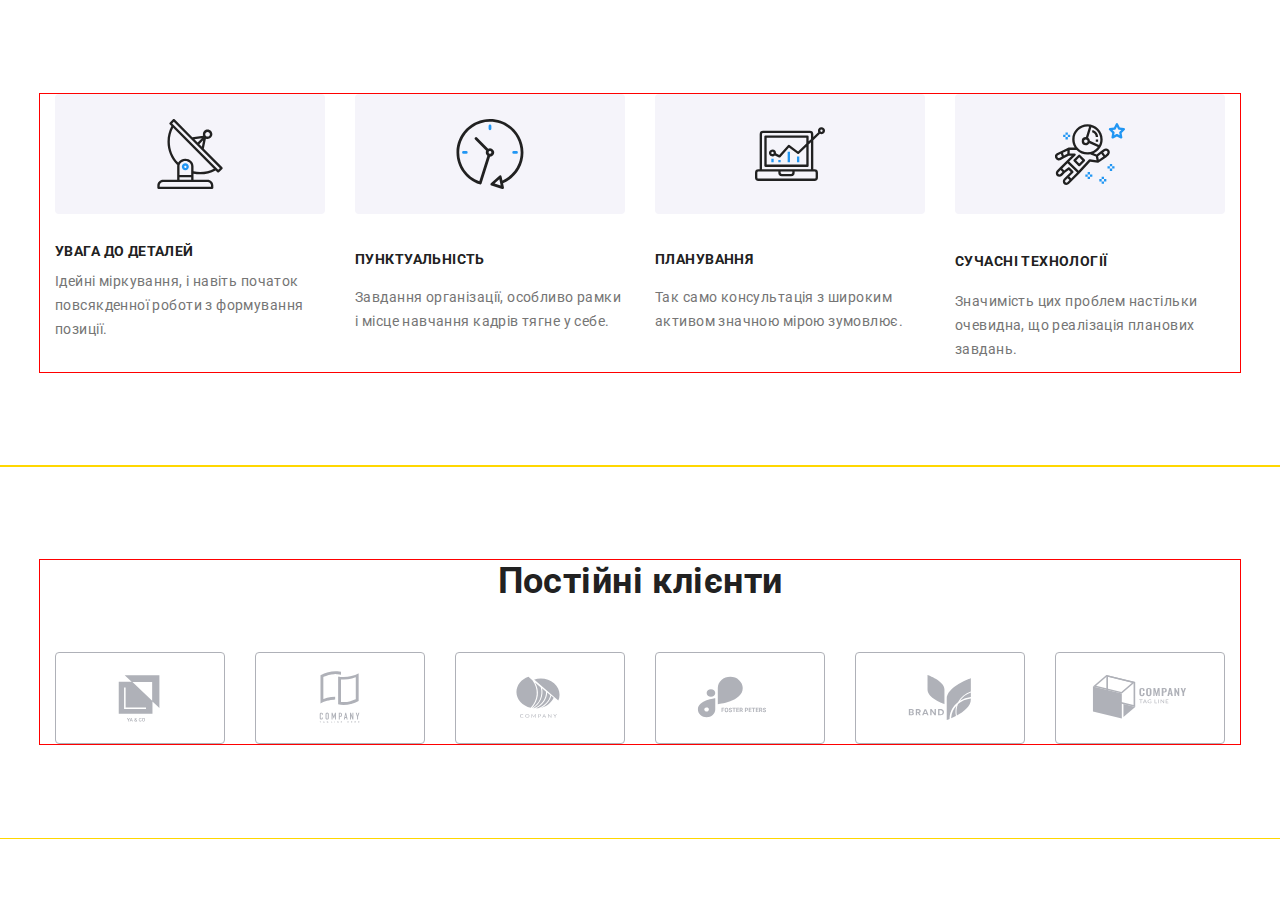
==== index.html @ f6528505 "add mobil clients" ====
<!DOCTYPE html>
<html lang="uk">
<head>
    <meta charset="UTF-8">
    <meta http-equiv="X-UA-Compatible" content="IE=edge">
    <meta name="viewport" content="width=device-width, initial-scale=1.0">
    <meta name="description" content="Эффективные решения для вашего бизнеса">
    <title>WebStudio</title>
    <link rel="preconnect" href="https://fonts.googleapis.com">
    <link rel="preconnect" href="https://fonts.gstatic.com" crossorigin>
    <link href="https://fonts.googleapis.com/css2?family=Raleway:wght@700&family=Roboto:wght@400;500;700;900&display=swap"
        rel="stylesheet">
    <!-- <link rel="stylesheet" href="https://cdnjs.cloudflare.com/ajax/libs/modern-normalize/1.1.0/modern-normalize.min.css"
        integrity="sha512-wpPYUAdjBVSE4KJnH1VR1HeZfpl1ub8YT/NKx4PuQ5NmX2tKuGu6U/JRp5y+Y8XG2tV+wKQpNHVUX03MfMFn9Q=="
        crossorigin="anonymous" referrerpolicy="no-referrer" /> -->
    <link rel="stylesheet" href="./css/main.min.css">
    <link rel="stylesheet" href="./css/styles.css">
</head>
<body>
    <!-- Header -->
    <header class="header"> 
    <!-- Nav -->
        <!-- <div class="container header__content"> 
            <nav class="header__nav">
                <a href="./index.html" class="logo">Web<span class="logo__primary">Studio</span></a>
                <ul class="header__nav-list list">
                    <li class="header__nav-item"><a href="" class="header__nav-link header__nav-link--current">Студія</a></li>
                    <li class="header__nav-item"><a href="./portfolio.html" class="header__nav-link">Портфоліо</a></li>
                    <li class="header__nav-item"><a href="" class="header__nav-link">Контакти</a></li>
                </ul>
            </nav> -->
    <!-- Contact -->
            <!-- <ul class="header__contact list">
                <li class="header__contact-item">
                    <a href="mailto:info@devstudio.com" class="header__contact-link">
                        <svg class="header__contact-icon" width="16" height="12">
                            <use href="./image/icons.svg#envelope"></use>
                        </svg>
                        info@devstudio.com
                    </a>
                </li>
                <li class="header__contact-item">
                    <a href="tel:+380961111111" class="header__contact-link">
                        <svg class="header__contact-icon" width="10" height="16">
                            <use href="./image/icons.svg#smartphone"></use>
                        </svg>
                        +38 096 111 11 11
                    </a>
                </li>
            </ul>                
        </div>
    </header> -->
    <!-- Main -->
    <main>
    <!-- Sections -->
    <!-- Hero -->
        <!-- <section class="hero hero__overlay">
            <div class="container">
                <h1 class="hero__title">Ефективні рішення для вашого бізнесу</h1>
                <button class="hero__btn" type="button" data-modal-open>Замовити послугу</button>
            </div>                    
        </section> -->
    <!-- Features -->
        <section class="section features">
            <div class="container">
            <h2 class="section__tiatle visually-hidden">Особливості нашої работи</h2>
            <ul class="feature__list list">
                <li class="feature__list-item">
                    <div class="feature__list-card">
                        <svg class="feature__list-icon" width="70" height="70">
                            <use href="./image/icons.svg#antenna"></use>
                        </svg>
                    </div>
                    <h3 class="feature__list-name">УВАГА ДО ДЕТАЛЕЙ</h3>
                    <p class="feature__list-text">Ідейні міркування, і навіть початок повсякденної роботи з формування позиції.</p>
                </li>
                <li class="feature__list-item">
                    <div class="feature__list-card">
                        <svg class="feature__list-icon" width="70" height="70">
                            <use href="./image/icons.svg#clock"></use>
                        </svg>
                    </div>
                    <h3 class="feature__list-name">ПУНКТУАЛЬНІСТЬ</h3>
                    <p class="feature__list-text">Завдання організації, особливо рамки і місце навчання кадрів тягне у себе.</p>
                </li>
                <li class="feature__list-item">
                    <div class="feature__list-card">
                        <svg class="feature__list-icon" width="70" height="70">
                            <use href="./image/icons.svg#diagram"></use>
                        </svg>
                    </div>
                    <h3 class="feature__list-name">ПЛАНУВАННЯ</h3>
                    <p class="feature__list-text">Так само консультація з широким активом значною мірою зумовлює.</p>
                </li>
                <li class="feature__list-item">
                    <div class="feature__list-card">
                        <svg class="feature__list-icon" width="70" height="70">
                            <use href="./image/icons.svg#astronaut"></use>
                        </svg>
                    </div>
                    <h3 class="feature__list-name">СУЧАСНІ ТЕХНОЛОГІЇ</h3>
                    <p class="feature__list-text">Значимість цих проблем настільки очевидна, що реалізація планових завдань.</p>
                </li>
            </ul>
            </div>
        </section>
    <!-- Our works -->
        <!-- <section class="section works">
            <div class="container">
                <h2 class="section__title">Чим ми займаємося</h2>
                <ul class="works__list list">
                    <li class="works__list-item">
                        <img class="works__list-img" src="./image/box1.jpg" alt="box1" width="370" height="294" />
                        <h3 class="works__list-label">Десктопні додатки</h3>
                    </li>
                    <li class="works__list-item">
                        <img class="works__list-img" src="./image/box2.jpg" alt="box2" width="370" height="294" />
                        <h3 class="works__list-label">Мобільні додатки</h3>
                    </li>
                    <li class="works__list-item">
                        <img class="works__list-img" src="./image/box3.jpg" alt="box3" width="370" height="294" />
                        <h3 class="works__list-label">Дизайнерські рішення</h3>
                    </li>
                </ul>
            </div>
        </section> -->
    <!-- Our team -->
        <!-- <section class="section team">
            <div class="container">
                <h2 class="section__title">Наша команда</h2>
                <ul class="team__list list">
                    <li class="team__list-item">
                        <img src="./image/team_card1.jpg" alt="team-card1" width="270" height="260">
                        <div class="team__card">
                            <h3 class="team__card-name">Ігор Демяненко</h3>
                            <p class="team__card-description">Product Designer</p>
                            <ul class="team__social list">
                                <li class="team__social-item">
                                    <a class="team__social-link" href="">
                                        <svg class="team__social-icon" width="20" height="20">
                                            <use href="./image/icons.svg#instagram"></use>
                                        </svg>
                                    </a>
                                </li>
                                <li class="team__social-item">
                                    <a class="team__social-link" href="">
                                        <svg class="team__social-icon" width="20" height="20">
                                            <use href="./image/icons.svg#twitter"></use>
                                        </svg>
                                    </a>
                                </li>
                                <li class="team__social-item">
                                    <a class="team__social-link" href="">
                                        <svg class="team__social-icon" width="20" height="20">
                                            <use href="./image/icons.svg#facebook"></use>
                                        </svg>
                                    </a>
                                </li>
                                <li class="team__social-item">
                                    <a class="team__social-link" href="">
                                        <svg class="team__social-icon" width="20" height="20">
                                            <use href="./image/icons.svg#linkedin"></use>
                                        </svg>
                                    </a>
                                </li>
                            </ul>
                        </div>
                    </li>
                    <li class="team__list-item">
                        <img src="./image/team_card2.jpg" alt="team-card2" width="270" height="260">
                        <div class="team__card">
                            <h3 class="team__card-name">Ольга Репіна</h3>
                            <p class="team__card-description">Frontend Developer</p>
                            <ul class="team__social list">
                                <li class="team__social-item">
                                    <a class="team__social-link" href="">
                                        <svg class="team__social-icon" width="20" height="20">
                                            <use href="./image/icons.svg#instagram"></use>
                                        </svg>
                                    </a>
                                </li>
                                <li class="team__social-item">
                                    <a class="team__social-link" href="">
                                        <svg class="team__social-icon" width="20" height="20">
                                            <use href="./image/icons.svg#twitter"></use>
                                        </svg>
                                    </a>
                                </li>
                                <li class="team__social-item">
                                    <a class="team__social-link" href="">
                                        <svg class="team__social-icon" width="20" height="20">
                                            <use href="./image/icons.svg#facebook"></use>
                                        </svg>
                                    </a>
                                </li>
                                <li class="team__social-item">
                                    <a class="team__social-link" href="">
                                        <svg class="team__social-icon" width="20" height="20">
                                            <use href="./image/icons.svg#linkedin"></use>
                                        </svg>
                                    </a>
                                </li>
                            </ul>
                        </div>
                    </li>
                    <li class="team__list-item">
                        <img src="./image/team_card3.jpg" alt="team-card3" width="270" height="260">
                        <div class="team__card">
                            <h3 class="team__card-name">Микола Тарасов</h3>
                            <p class="team__card-description">Marketing</p>
                            <ul class="team__social list">
                                <li class="team__social-item">
                                    <a class="team__social-link" href="">
                                        <svg class="team__social-icon" width="20" height="20">
                                            <use href="./image/icons.svg#instagram"></use>
                                        </svg>
                                    </a>
                                </li>
                                <li class="team__social-item">
                                    <a class="team__social-link" href="">
                                        <svg class="team__social-icon" width="20" height="20">
                                            <use href="./image/icons.svg#twitter"></use>
                                        </svg>
                                    </a>
                                </li>
                                <li class="team__social-item">
                                    <a class="team__social-link" href="">
                                        <svg class="team__social-icon" width="20" height="20">
                                            <use href="./image/icons.svg#facebook"></use>
                                        </svg>
                                    </a>
                                </li>
                                <li class="team__social-item">
                                    <a class="team__social-link" href="">
                                        <svg class="team__social-icon" width="20" height="20">
                                            <use href="./image/icons.svg#linkedin"></use>
                                        </svg>
                                    </a>
                                </li>
                            </ul>
                        </div>
                    </li>
                    <li class="team__list-item">
                        <img src="./image/team_card4.jpg" alt="team-card4" width="270" height="260">
                        <div class="team__card">
                            <h3 class="team__card-name">Михайло Єрмаков</h3>
                            <p class="team__card-description">UI Designer</p>
                            <ul class="team__social list">
                                <li class="team__social-item">
                                    <a class="team__social-link" href="">
                                        <svg class="team__social-icon" width="20" height="20">
                                            <use href="./image/icons.svg#instagram"></use>
                                        </svg>
                                    </a>                                    
                                </li>
                                <li class="team__social-item">
                                    <a class="team__social-link" href="">
                                        <svg class="team__social-icon" width="20" height="20">
                                            <use href="./image/icons.svg#twitter"></use>
                                        </svg>
                                    </a>                                    
                                </li>
                                <li class="team__social-item">
                                    <a class="team__social-link" href="">
                                        <svg class="team__social-icon" width="20" height="20">
                                            <use href="./image/icons.svg#facebook"></use>
                                        </svg>
                                    </a>                                    
                                </li>
                                <li class="team__social-item">
                                    <a class="team__social-link" href="">
                                        <svg class="team__social-icon" width="20" height="20">
                                            <use href="./image/icons.svg#linkedin"></use>
                                        </svg>
                                    </a>                                    
                                </li>
                            </ul>
                        </div>
                    </li>
                </ul>
            </div>
        </section> -->
    <!-- Our clients -->
        <section class="section clients">
            <div class="container">
                <h2 class="section__title">Постійні клієнти</h2>
                <ul class="clients__list list">
                    <li class="clients__list-item">
                        <svg class="clients__list-icon" width="106" height="60">
                            <use href="./image/icons.svg#logo1"></use>
                        </svg>
                    </li>
                    <li class="clients__list-item">
                        <svg class="clients__list-icon" width="106" height="60">
                            <use href="./image/icons.svg#logo2"></use>
                        </svg>
                    </li>
                    <li class="clients__list-item">
                        <svg class="clients__list-icon" width="106" height="60">
                            <use href="./image/icons.svg#logo3"></use>
                        </svg>
                    </li>
                    <li class="clients__list-item">
                        <svg class="clients__list-icon" width="106" height="60">
                            <use href="./image/icons.svg#logo4"></use>
                        </svg>
                    </li>
                    <li class="clients__list-item">
                        <svg class="clients__list-icon" width="106" height="60">
                            <use href="./image/icons.svg#logo5"></use>
                        </svg>
                    </li>
                    <li class="clients__list-item">
                        <svg class="clients__list-icon" width="106" height="60">
                            <use href="./image/icons.svg#logo6"></use>
                        </svg>
                    </li>
                </ul>
            </div>
        </section>
    </main>
    <!-- Footer -->
    <!-- Footer contacts -->
    <!-- <footer class="footer">
        <div class="container footer__contact">
            <div class="footer__contact-aside">
                <a href="./index.html" class="logo">Web<span class="logo__secondary">Studio</span></a>
                <address class="footer__contact-info">
                    <ul class="footer__contact-list list">
                        <li class="footer__contact-item"><a href="https://goo.gl/maps/piqngm7oDQpEDh6u6" class="footer__contact-link" target="_blank"
                                rel="noopener nofollow noreferrer">м. Київ, пр-т Лесі Українки, 26</a></li>
                        <li class="footer__contact-item"><a href="mailto:info@devstudio.com" class="footer__contact-link footer__contact-link--current">info@devstudio.com</a>
                        </li>
                        <li class="footer__contact-item"><a href="tel:+380961111111" class="footer__contact-link footer__contact-link--current">+38 096 111 11 11</a></li>
                    </ul>
                </address>
            </div> -->
    <!--  Footer social links -->
            <!-- <div class="footer__join">
                <h2 class="footer__join-name">приєднуйтесь</h2>
                <ul class="footer__social-list list">
                    <li class="footer__social-item">
                        <a class="footer__social-link" href="">
                            <svg class="footer__social-icon" width="20" height="20">
                                <use href="./image/icons.svg#instagram"></use>
                            </svg>
                        </a>                        
                    </li>
                    <li class="footer__social-item">
                        <a class="footer__social-link" href="">
                            <svg class="footer__social-icon" width="20" height="20">
                                <use href="./image/icons.svg#twitter"></use>
                            </svg>
                        </a>                        
                    </li>
                    <li class="footer__social-item">
                        <a class="footer__social-link" href="">
                            <svg class="footer__social-icon" width="20" height="20">
                                <use href="./image/icons.svg#facebook"></use>
                            </svg>                            
                        </a>                        
                    </li>
                    <li class="footer__social-item">
                        <a class="footer__social-link" href="">
                            <svg class="footer__social-icon" width="20" height="20">
                                <use href="./image/icons.svg#linkedin"></use>
                            </svg>
                        </a>                        
                    </li>
                </ul>
            </div> -->
    <!--  Footer news subscription form -->
            <!-- <div class="footer__newssub-form">
                <h2 class="footer__newssub-title">Підпишіться на розсилку</h2>
                <div class="footer__newssub-area">
                    <label class="footer__newssub-field">
                        <input class="footer__newssub-input" type="text" name="user-mail" placeholder="E-mail" required>
                    </label>
                    <button class="footer__newssub-btn" type="submit">Підписатися
                        <svg class="footer__newssub-icon" width="24" height="24">
                            <use href="./image/icons.svg#send"></use>
                        </svg>
                    </button>
                </div>
            </div>
        </div>            
    </footer> -->

    <!-- Modal window -->
    <!-- <div class="backdrop is-hidden" data-modal>
        <div class="modal">
            <button class="modal__btn" type="button" data-modal-close>
                <svg class="modal__btn-icon" width="18" height="18">
                    <use href="./image/icons.svg#close-black"></use>
                </svg>
            </button>
            <section class="subscription__section">
                <h2 class="subscription__title">Залиште свої дані, ми вам передзвонимо</h2>
                <form action="subscription__form">
                    <div class="subscription__group">
                        <label class="subscription__field">
                            <span class="subscription__name">Ім'я</span>
                            <input class="subscription__input" type="text" name="user-name" required>                            
                            <span class="subscription__input-icon">
                                <svg class="subscription__icon" width="18" height="18"> 
                                    <use href="./image/icons.svg#person-black"></use>
                                </svg>
                            </span>                                                           
                        </label>
                        <label class="subscription__field">
                            <span class="subscription__name">Телефон</span>
                            <input class="subscription__input" type="tel" name="user-phone" required>
                            <span class="subscription__input-icon">
                                <svg class="subscription__icon" width="18" height="18">
                                    <use href="./image/icons.svg#phone-black"></use>
                                </svg>
                            </span>                    
                        </label>
                        <label class="subscription__field">
                            <span class="subscription__name">Пошта</span>
                            <input class="subscription__input" type="text" name="user-mail" required>
                            <span class="subscription__input-icon">
                                <svg class="subscription__icon" width="18" height="18">
                                    <use href="./image/icons.svg#email-black"></use>
                                </svg>
                            </span>                       
                        </label>
                        <label class="subscription__field">
                            <span class="subscription__name">Коментар</span>
                            <textarea class="subscription__textarea" name="user-coment" rows="10" placeholder="Введіть текст"></textarea>
                        </label>
                    </div>
                    <label class="subscription__contract-flied" for="accept">
                        <input class="subscription__contract-input visually-hidden" type="checkbox" name="terms-contract" id="accept">
                        <span class="subscription__contract-check">
                            <svg class="subscription__icon-check" width="16" height="15">
                                <use href="./image/icons.svg#check"></use>
                            </svg>
                        </span>
                        <span class="subscription-contract">
                            Погоджуюся з розсилкою та приймаю
                            <a class="subscription__contract-name" href="">Умови договору</a></span> 
                    </label>                  
                    <button class="subscription__form-btn" type="submit">Відправити</button>
                </form>
            </section>
        </div>
    </div>

    <script src="./js/modal.js"></script> -->
</body>
</html>
---- css/main.min.css ----
/*! modern-normalize v1.1.0 | MIT License | https://github.com/sindresorhus/modern-normalize */*,::before,::after{-webkit-box-sizing:border-box;box-sizing:border-box}html{line-height:1.15;-webkit-text-size-adjust:100%;-moz-tab-size:4;-o-tab-size:4;tab-size:4}body{margin:0;font-family:system-ui,-apple-system,"Segoe UI",Roboto,Helvetica,Arial,sans-serif,"Apple Color Emoji","Segoe UI Emoji"}hr{height:0;color:inherit}abbr[title]{-webkit-text-decoration:underline dotted;text-decoration:underline dotted}b,strong{font-weight:bolder}code,kbd,samp,pre{font-family:ui-monospace,SFMono-Regular,Consolas,"Liberation Mono",Menlo,monospace;font-size:1em}small{font-size:80%}sub,sup{font-size:75%;line-height:0;position:relative;vertical-align:baseline}sub{bottom:-0.25em}sup{top:-0.5em}table{text-indent:0;border-color:inherit}button,input,optgroup,select,textarea{font-family:inherit;font-size:100%;line-height:1.15;margin:0}button,select{text-transform:none}button,[type=button],[type=reset],[type=submit]{-webkit-appearance:button}::-moz-focus-inner{border-style:none;padding:0}:-moz-focusring{outline:1px dotted ButtonText}:-moz-ui-invalid{box-shadow:none}legend{padding:0}progress{vertical-align:baseline}::-webkit-inner-spin-button,::-webkit-outer-spin-button{height:auto}[type=search]{-webkit-appearance:textfield;outline-offset:-2px}::-webkit-search-decoration{-webkit-appearance:none}::-webkit-file-upload-button{-webkit-appearance:button;font:inherit}summary{display:list-item}:root{--primari-text-color: #757575;--title-text-color: #212121;--accent-color: #2196F3;--primary-white-color: #FFFFFF;--secondary-white-color: rgba(255, 255, 255, 0.6);--anim-slov: 250ms cubic-bezier(0.4, 0, 0.2, 1)}.visually-hidden{position:absolute;width:1px;height:1px;margin:-1px;border:0;padding:0;white-space:nowrap;-webkit-clip-path:inset(100%);clip-path:inset(100%);clip:rect(0 0 0 0);overflow:hidden}body{background-color:var(--primary-white-color);color:var(--primari-text-color);font-family:Roboto,sans-serif;font-size:14px;letter-spacing:.03em}html{-webkit-box-sizing:border-box;box-sizing:border-box}*,*::after,*::before{-webkit-box-sizing:inherit;box-sizing:inherit}.list{margin:0;padding:0;list-style:none}.img{display:block;max-width:100%;height:auto}.container{margin-left:auto;margin-right:auto;padding-left:15px;padding-right:15px;outline:1px solid red}@media screen and (min-width: 480px){.container{width:480px}}@media screen and (min-width: 768px){.container{width:768px}}@media screen and (min-width: 1200px){.container{width:1200px}}.section{padding-top:60px;padding-bottom:60px;outline:1px solid gold}@media screen and (min-width: 1200px){.section{padding-top:94px;padding-bottom:94px}}.section__title{margin-top:0;margin-bottom:30px;color:var(--title-text-color);font-weight:700;font-size:28px;line-height:1.17;text-align:center}@media screen and (min-width: 1200px){.section__title{font-size:36px;margin-bottom:50px}}.logo{color:var(--accent-color);font-family:Raleway,sans-serif;font-size:26px;line-height:1.19;text-decoration:none}.logo__primary{color:#000}.logo__secondary{color:var(--primary-white-color)}.project__btn{display:-webkit-box;display:-ms-flexbox;display:flex;-webkit-box-pack:center;-ms-flex-pack:center;justify-content:center;margin-bottom:50px;gap:8px}.project__btn-primary{border-radius:4px;padding:6px 22px;min-width:73px;border:1px solid rgba(0,0,0,0);background-color:var(--accent-color);color:var(--primary-white-color);cursor:pointer;font-weight:500;font-size:16px;line-height:1.62}.project__btn-secondary{border-radius:4px;padding:6px 22px;min-width:103px;border:1px solid rgba(0,0,0,0);background-color:#f5f4fa;color:var(--title-text-color);cursor:pointer;font-weight:500;font-size:16px;line-height:1.62;-webkit-transition:color var(--anim-slov),background-color var(--anim-slov),-webkit-box-shadow var(--anim-slov);transition:color var(--anim-slov),background-color var(--anim-slov),-webkit-box-shadow var(--anim-slov);transition:color var(--anim-slov),background-color var(--anim-slov),box-shadow var(--anim-slov);transition:color var(--anim-slov),background-color var(--anim-slov),box-shadow var(--anim-slov),-webkit-box-shadow var(--anim-slov)}.project__btn-secondary:hover,.project__btn-secondary:focus{background-color:var(--accent-color);color:var(--primary-white-color);-webkit-box-shadow:0px 4px 4px rgba(0,0,0,.25);box-shadow:0px 4px 4px rgba(0,0,0,.25)}.footer__newssub-form{margin-top:12px;margin-left:93px;width:570px;height:86px}.footer__newssub-title{margin-top:0px;margin-bottom:20px;font-size:14px;line-height:1.14;letter-spacing:.03em;text-transform:uppercase;color:var(--primary-white-color)}.footer__newssub-area{display:-webkit-box;display:-ms-flexbox;display:flex;gap:12px}.footer__newssub-field{margin:0;border:1px solid rgba(255,255,255,.3);-webkit-filter:drop-shadow(0px 4px 4px rgba(0, 0, 0, 0.15));filter:drop-shadow(0px 4px 4px rgba(0, 0, 0, 0.15));border-radius:4px}.footer__newssub-input{width:358px;height:50px;background-color:rgba(0,0,0,0);padding-left:16px;outline:rgba(0,0,0,0);color:rgba(255,255,255,.6)}.footer__newssub-btn{display:-webkit-box;display:-ms-flexbox;display:flex;-webkit-box-align:center;-ms-flex-align:center;align-items:center;cursor:pointer;pointer-events:initial;height:50px;font-style:normal;font-weight:700;font-size:16px;line-height:1.88;text-align:center;letter-spacing:.06em;text-shadow:0px 4px 4px rgba(0,0,0,.25);color:var(--primary-white-color);background-color:var(--accent-color);border:1px solid rgba(0,0,0,0);-webkit-box-shadow:0px 4px 4px rgba(0,0,0,.15);box-shadow:0px 4px 4px rgba(0,0,0,.15);border-radius:4px;gap:10px;padding:10px 28px}.backdrop{position:fixed;top:0;left:0;width:100%;height:100%;background-color:rgba(0,0,0,.25);z-index:100;opacity:1;pointer-events:initial;-webkit-transform:translate(-50% -50%) scale(1);transform:translate(-50% -50%) scale(1);-webkit-transition:all transform 250ms cubic-bezier(0.4, 0, 0.2, 1);transition:all transform 250ms cubic-bezier(0.4, 0, 0.2, 1)}.backdrop.is-hidden{opacity:0;pointer-events:none}.modal{position:absolute;top:50%;left:50%;min-height:581px;min-width:528px;padding:15px;background-color:var(--primary-white-color);-webkit-transform:translate(-50%, -50%) scale(1);transform:translate(-50%, -50%) scale(1);-webkit-transition:-webkit-transform 250ms cubic-bezier(0.4, 0, 0.2, 1);transition:-webkit-transform 250ms cubic-bezier(0.4, 0, 0.2, 1);transition:transform 250ms cubic-bezier(0.4, 0, 0.2, 1);transition:transform 250ms cubic-bezier(0.4, 0, 0.2, 1), -webkit-transform 250ms cubic-bezier(0.4, 0, 0.2, 1);border-radius:4px 0px,4px rgba(0,0,0,.25);-webkit-box-shadow:0px 4px 4px 0px rgba(0,0,0,.2509803922);box-shadow:0px 4px 4px 0px rgba(0,0,0,.2509803922)}.backdrop.is-hidden .modal{-webkit-transform:translate(-50%, -50%) scale(0.2);transform:translate(-50%, -50%) scale(0.2);-webkit-transition:-webkit-transform 250ms cubic-bezier(0.4, 0, 0.2, 1);transition:-webkit-transform 250ms cubic-bezier(0.4, 0, 0.2, 1);transition:transform 250ms cubic-bezier(0.4, 0, 0.2, 1);transition:transform 250ms cubic-bezier(0.4, 0, 0.2, 1), -webkit-transform 250ms cubic-bezier(0.4, 0, 0.2, 1)}.modal__btn{position:absolute;top:8px;right:8px;width:30px;height:30px;-webkit-box-align:center;-ms-flex-align:center;align-items:center;-webkit-box-pack:center;-ms-flex-pack:center;justify-content:center;background-color:var(--primary-white-color);border-radius:50%;border:1px solid rgba(0,0,0,.1019607843);padding:5px}.modal__btn-icon{display:inline-block;-ms-flex-negative:0;flex-shrink:0;-webkit-transition:fill var(--anim-slov);transition:fill var(--anim-slov)}.modal__btn-icon:hover{fill:var(--accent-color)}label{display:block;margin:0 auto}.subscription__title{margin-top:40px;margin-bottom:12px;font-size:20px;line-height:1.15;text-align:center;letter-spacing:.03em;color:var(--title-text-color)}.subscription__form{width:528px;height:581px}.subscription__group{width:448px;height:342px;margin-left:40px;margin-right:40px;margin-bottom:20px}.subscription__field{position:relative;display:-webkit-box;display:-ms-flexbox;display:flex;-webkit-box-orient:vertical;-webkit-box-direction:normal;-ms-flex-direction:column;flex-direction:column;margin-bottom:10px}.subscription__field:last-child{margin-bottom:0px}.subscription__name{font-size:12px;line-height:1.17;letter-spacing:.01em;color:var(--primari-text-color);margin-bottom:4px}.subscription__input{display:inline-block;width:100%;height:40px;padding-left:42px;font-family:inherit;border:1px solid rgba(33,33,33,.2);border-radius:4px;outline:rgba(0,0,0,0);-webkit-transition:border var(--anim-slov);transition:border var(--anim-slov)}.subscription__input:focus{border:1px solid var(--accent-color);border-radius:4px}.subscription__input:focus,.subscription__textarea:focus{border:1px solid var(--accent-color);border-radius:4px}.subscription__input:focus+.subscription__input-icon{fill:var(--accent-color)}.subscription__input-icon{position:absolute;display:inline-block;-ms-flex-negative:0;flex-shrink:0;top:29px;left:12px;-webkit-transition:fill var(--anim-slov);transition:fill var(--anim-slov)}.subscription__textarea{display:inline-block;resize:none;width:448px;height:120px;padding:12px 16px;font-size:12px;line-height:14px;letter-spacing:.01em;color:rgba(117,117,117,.5);border:1px solid rgba(33,33,33,.2);border-radius:4px;outline:rgba(0,0,0,0);-webkit-transition:border var(--anim-slov);transition:border var(--anim-slov)}.subscription__textarea:focus{border:1px solid var(--accent-color);border-radius:4px}.subscription__contract-flied{display:-webkit-box;display:-ms-flexbox;display:flex;-webkit-box-pack:center;-ms-flex-pack:center;justify-content:center;-webkit-box-align:center;-ms-flex-align:center;align-items:center;gap:7px;margin-top:20px;margin-bottom:30px}.subscription__contract-check{display:-webkit-inline-box;display:-ms-inline-flexbox;display:inline-flex;-webkit-box-align:center;-ms-flex-align:center;align-items:center;-webkit-box-pack:center;-ms-flex-pack:center;justify-content:center;width:16px;height:15px;outline:2px solid #000;outline-offset:-2px;border-radius:2px;-webkit-transition:outline var(--anim-slov),background-color var(--anim-slov);transition:outline var(--anim-slov),background-color var(--anim-slov)}.subscription__contract-input:checked+.subscription__contract-check{outline:var(--accent-color);background-color:var(--accent-color)}.subscription__contract{line-height:1.71;letter-spacing:.03em}.subscription__contract-name{color:var(--accent-color);line-height:1.71;letter-spacing:.03em}.subscription__form-btn{display:-webkit-box;display:-ms-flexbox;display:flex;-webkit-box-align:center;-ms-flex-align:center;align-items:center;text-align:center;font-family:inherit;cursor:pointer;margin-bottom:40px;margin-left:auto;margin-right:auto;font-style:normal;font-weight:700;font-size:16px;line-height:1.88;letter-spacing:.06em;color:var(--primary-white-color);background-color:var(--accent-color);border:1px solid rgba(0,0,0,0);border-radius:4px;-webkit-box-shadow:0px 4px 4px 0px rgba(0,0,0,.25);box-shadow:0px 4px 4px 0px rgba(0,0,0,.25);padding:10px 52px}.header__content{display:-webkit-box;display:-ms-flexbox;display:flex}.header__nav{display:-webkit-box;display:-ms-flexbox;display:flex;-webkit-box-align:center;-ms-flex-align:center;align-items:center}.header__nav-list{display:-webkit-box;display:-ms-flexbox;display:flex;margin-left:93px;gap:50px}.header__nav-link{display:block;position:relative;color:var(--title-text-color);font-weight:500;line-height:1.14;letter-spacing:.02em;text-decoration:none;padding-top:32px;padding-bottom:32px}.header__nav-link:hover,.header__nav-link:focus{color:var(--accent-color)}.header__nav-link--current{color:var(--accent-color);-webkit-transition:color var(--anim-slov);transition:color var(--anim-slov)}.header__nav-link--current::after{position:absolute;content:"";width:100%;height:4px;left:0;bottom:0;background-color:var(--accent-color);border-radius:4px}.header__contact{display:-webkit-box;display:-ms-flexbox;display:flex;margin-left:auto;gap:50px}.header__contact-item{display:-webkit-box;display:-ms-flexbox;display:flex;-webkit-box-align:center;-ms-flex-align:center;align-items:center}.header__contact-link{color:var(--primari-text-color);font-weight:500;line-height:1.14;letter-spacing:.02em;text-decoration:none;-webkit-transition:color var(--anim-slov);transition:color var(--anim-slov)}.header__contact-link:hover,.header__contact-link:focus{color:var(--accent-color)}.header__contact-icon{fill:currentColor;margin-right:10px}.hero{padding:200px 0}.hero__title{margin-top:0;margin-bottom:30px;margin-left:auto;margin-right:auto;width:696px;text-align:center;color:var(--primary-white-color);font-weight:900;font-size:44px;line-height:1.36;letter-spacing:.06em;text-transform:uppercase}.hero__overlay{min-width:1600px;margin-left:auto;margin-right:auto;background-image:url("../image/overlay.png"),url("../image/hero.jpg"),url("../image/bg.png");border:1px solid #000;-webkit-box-shadow:0px 4px 4px rgba(0,0,0,.25);box-shadow:0px 4px 4px rgba(0,0,0,.25)}.hero__btn{margin-left:auto;margin-right:auto;border-radius:4px;padding:10px 32px;border:1px solid rgba(0,0,0,0);background-color:var(--accent-color);color:var(--primary-white-color);font-family:inherit;cursor:pointer;font-weight:700;font-size:16px;line-height:1.88;display:-webkit-box;display:-ms-flexbox;display:flex;-webkit-box-align:center;-ms-flex-align:center;align-items:center;letter-spacing:.06em}@media screen and (min-width: 768px){.feature__list{display:-webkit-box;display:-ms-flexbox;display:flex;-ms-flex-wrap:wrap;flex-wrap:wrap;gap:30px}}@media screen and (min-width: 1200px){.feature__list{display:-webkit-box;display:-ms-flexbox;display:flex;gap:30px}}.feature__list-item{margin-bottom:30px}.feature__list-item:last-child{margin-bottom:0px}@media screen and (min-width: 768px){.feature__list-item{display:-webkit-box;display:-ms-flexbox;display:flex;-ms-flex-wrap:wrap;flex-wrap:wrap;width:calc((100% - 30px)/2)}}@media screen and (min-width: 1200px){.feature__list-item{display:-webkit-box;display:-ms-flexbox;display:flex;width:calc((100% - 90px)/4)}}.feature__list-card{background-color:#f5f4fa;border-radius:4px;height:120px;display:-webkit-box;display:-ms-flexbox;display:flex;-webkit-box-pack:center;-ms-flex-pack:center;justify-content:center;-webkit-box-align:center;-ms-flex-align:center;align-items:center}@media screen and (min-width: 480px){.feature__list-card{width:450px}}@media screen and (min-width: 768px){.feature__list-card{width:354px}}@media screen and (min-width: 1200px){.feature__list-card{width:270px}}.feature__list-name{margin:0;margin-top:30px;margin-bottom:10px;color:var(--title-text-color);font-size:14px;line-height:1.14;text-transform:uppercase}.feature__list-text{margin-top:0;margin-bottom:0;line-height:1.71}.works{padding-top:0}.works__list{display:-webkit-box;display:-ms-flexbox;display:flex;gap:30px}.works__list-item{position:relative;overflow:hidden;width:370px}.works__list-label{position:absolute;font-weight:700;font-size:14px;text-align:center;letter-spacing:.03em;text-transform:uppercase;color:var(--primary-white-color);background-color:rgba(47,48,58,.8);padding-top:27px;padding-bottom:27px;margin:0;bottom:0;left:0;width:100%}.team{background-color:#f5f4fa}.team__list{display:-webkit-box;display:-ms-flexbox;display:flex;gap:30px}.team__list-item{width:calc((100% - 90px)/4);background-color:var(--primary-white-color)}.team__card{-webkit-box-shadow:0px 1px 3px rgba(0,0,0,.12),0px 1px 1px rgba(0,0,0,.14),0px 2px 1px rgba(0,0,0,.2);box-shadow:0px 1px 3px rgba(0,0,0,.12),0px 1px 1px rgba(0,0,0,.14),0px 2px 1px rgba(0,0,0,.2);border-radius:0px 0px 4px 4px;padding-top:30px;padding-bottom:30px}.team__card-name{margin-top:0;margin-bottom:10px;color:var(--title-text-color);font-weight:500;font-size:16px;line-height:1.19;text-align:center}.team__card-description{margin-top:0;margin-bottom:0;font-size:16px;line-height:1.19;text-align:center}.team__social{display:-webkit-box;display:-ms-flexbox;display:flex;margin-top:16px;margin-left:32px;margin-right:32px;gap:10px}.team__social-link{display:-webkit-inline-box;display:-ms-inline-flexbox;display:inline-flex;-webkit-box-align:center;-ms-flex-align:center;align-items:center;-webkit-box-pack:center;-ms-flex-pack:center;justify-content:center;width:44px;height:44px;background-color:var(--primary-white-color);border-radius:50%;fill:#afb1b8;-webkit-transition:fill var(--anim-slov),background-color var(--anim-slov);transition:fill var(--anim-slov),background-color var(--anim-slov)}.team__social-link:hover{background-color:var(--accent-color);fill:var(--primary-white-color)}.team__social-icon{display:inline-block;-ms-flex-negative:0;flex-shrink:0}.clients__list{display:-webkit-box;display:-ms-flexbox;display:flex;-ms-flex-wrap:wrap;flex-wrap:wrap;gap:30px}.clients__list-item{display:-webkit-box;display:-ms-flexbox;display:flex;-webkit-box-align:center;-ms-flex-align:center;align-items:center;-webkit-box-pack:center;-ms-flex-pack:center;justify-content:center;width:210px;height:92px;fill:#afb1b8;border:1px solid #afb1b8;border-radius:4px;-webkit-transition:fill var(--anim-slov),border var(--anim-slov);transition:fill var(--anim-slov),border var(--anim-slov)}@media screen and (min-width: 768px){.clients__list-item{width:226px}}@media screen and (min-width: 1200px){.clients__list-item{width:170px}}.clients__list-item:hover{fill:var(--accent-color);border:1px solid var(--accent-color)}.project__card{display:-webkit-box;display:-ms-flexbox;display:flex;-ms-flex-wrap:wrap;flex-wrap:wrap;gap:30px;background-color:var(--primary-white-color)}.project__card-item{width:calc((100% - 60px)/3);-webkit-transition:color var(--anim-slov);transition:color var(--anim-slov)}.project__card-item:hover,.project__card-item:focus{cursor:pointer;-webkit-box-shadow:0px 1px 1px rgba(0,0,0,.12),0px 4px 4px rgba(0,0,0,.06),1px 4px 6px rgba(0,0,0,.16);box-shadow:0px 1px 1px rgba(0,0,0,.12),0px 4px 4px rgba(0,0,0,.06),1px 4px 6px rgba(0,0,0,.16)}.project__card-item:hover .project__card-overlay,.project__card-item:focus .project__card-overlay{-webkit-transform:translate(0);transform:translate(0)}.project__card-trum{position:relative;overflow:hidden}.project__card-overlay{position:absolute;bottom:0;left:0;width:100%;height:100%;background-color:rgba(33,150,243,.9);margin:0;padding:63px 24px;font-size:18px;line-height:1.56;letter-spacing:.03em;color:var(--primary-white-color);-webkit-transform:translatey(100%);transform:translatey(100%);-webkit-transition:-webkit-transform var(--anim-slov);transition:-webkit-transform var(--anim-slov);transition:transform var(--anim-slov);transition:transform var(--anim-slov), -webkit-transform var(--anim-slov)}.project__card-content{border:1px solid #eee;border-top:rgba(0,0,0,0);padding:20px 24px}.project__card-name{margin-top:0;margin-bottom:4px;color:var(--title-text-color);font-size:18px;line-height:2;letter-spacing:.06em}.project__card-position{margin-top:0;margin-bottom:0;font-size:16px;line-height:1.88}.footer{padding-top:60px;padding-bottom:60px;background-color:#2f303a}.footer__contact{display:-webkit-box;display:-ms-flexbox;display:flex;-webkit-box-align:stretch;-ms-flex-align:stretch;align-items:stretch}.footer__contact-info{margin-top:20px}.footer__contact-item{margin-bottom:9px}.footer__contact-item:last-child{margin-bottom:0}.footer__contact-link{color:var(--primary-white-color);line-height:1.71;font-style:normal;text-decoration:none}.footer__contact-link--current{color:var(--secondary-white-color);-webkit-transition:color var(--anim-slov);transition:color var(--anim-slov)}.footer__contact-link--current:hover,.footer__contact-link--current:focus{color:var(--accent-color)}.footer__join{margin-top:10px;margin-left:70px;width:206px;height:80px}.footer__join-name{font-size:14px;line-height:1.14;letter-spacing:.03em;text-transform:uppercase;color:var(--primary-white-color);margin-top:0;margin-bottom:20px}.footer__social-list{display:-webkit-box;display:-ms-flexbox;display:flex;gap:10px}.footer__social-link{display:-webkit-box;display:-ms-flexbox;display:flex;-webkit-box-align:center;-ms-flex-align:center;align-items:center;-webkit-box-pack:center;-ms-flex-pack:center;justify-content:center;width:44px;height:44px;background-color:rgba(255,255,255,.1);border-radius:50%;fill:var(--primary-white-color);-webkit-transition:background-color var(--anim-slov);transition:background-color var(--anim-slov)}.footer__social-link:hover,.footer__social-link:focus{background-color:var(--accent-color)}.footer__social-icon{display:inline-block;-ms-flex-negative:0;flex-shrink:0}/*# sourceMappingURL=main.min.css.map */
---- css/styles.css ----
/* цвет основного текста #757575 */
/* вторичный цвет #212121*/
/* акцент #2196F3 */

/* белый #FFFFFF */
/* белый вторичный rgba(255, 255, 255, 0.6) */

/* первичный шрифт Roboto 400 500 700 900 */
/* вторичный шрифт Raleway 700 */


/* :root {
    --primari-text-color: #757575;
    --title-text-color: #212121;
    --accent-color: #2196F3;
    --primary-white-color: #FFFFFF;
    --secondary-white-color: rgba(255, 255, 255, 0.6);
    --anim-slov: 250ms cubic-bezier(0.4, 0, 0.2, 1);
} */

/* body {
    background-color: var(--primary-white-color);
    color: var(--primari-text-color);

    font-family: Roboto, sans-serif;
    font-size: 14px;
    letter-spacing: 0.03em;
}

html {
    box-sizing: border-box;
}

*,
*::after,
*::before {
    box-sizing: inherit;
} */

/* Утилиты */

/* .list { 
    margin: 0;
    padding: 0;
    list-style: none;
}

.img {
    display: block;
    max-width: 100%;
    height: auto;
}  */

/* .visually-hidden {
    position: absolute;
    width: 1px;
    height: 1px;
    margin: -1px;
    border: 0;
    padding: 0;
    white-space: nowrap;
    clip-path: inset(100%);
    clip: rect(0 0 0 0);
    overflow: hidden;
} */

/* .container {
    margin-left: auto;
    margin-right: auto;
    width: 1200px;
    padding-left: 15px;
    padding-right: 15px;
} */

/* Header */

/* Logo */

/* .logo {
    color: var(--accent-color);
    font-family: Raleway, sans-serif;
    
    font-size: 26px;
    line-height: 1.19;
    text-decoration: none;
}

.logo__primary {
    color: #000000;
}

.logo__secondary {
    color: var(--primary-white-color); 
} */

/* Nav, Contact */

/* .header__content {
    display: flex;
}

.header__nav {
    display: flex;
    align-items: center;
}

.header__nav-list {
    display: flex;   
    margin-left: 93px;
    gap: 50px;
}

.header__nav-link {
    display: block;
    position: relative;
    color: var(--title-text-color);

    font-weight: 500;
    line-height: 1.14;
    letter-spacing: 0.02em;
    text-decoration: none;

    padding-top: 32px;
    padding-bottom: 32px;
}

.header__nav-link:hover,
.header__nav-link:focus {
    color: var(--accent-color);
}

.header__nav-link--current {
    color: var(--accent-color);

    transition: color var(--anim-slov);
}

.header__nav-link--current::after {
    position: absolute;
    content: "";

    width: 100%;
    height: 4px;
    left: 0;
    bottom: 0;
    background-color: var(--accent-color);
    border-radius: 4px;
}

.header__contact {
    display: flex;
    margin-left: auto;
    gap: 50px;
}

.header__contact-item {
    display: flex;
    align-items: center;
}

.header__contact-link {
    color: var(--primari-text-color);
    font-weight: 500;
    line-height: 1.14;
    letter-spacing: 0.02em;
    text-decoration: none;

    transition: color var(--anim-slov);
}

.header__contact-link:hover,
.header__contact-link:focus {
    color: var(--accent-color);
}

.header__contact-icon {
    fill: currentColor;
    margin-right: 10px;
} */

/* Styles from index.html */

/* Main */

/* Hero */

/* .hero {
    padding: 200px 0;
}

.hero__title {
    margin-top: 0;
    margin-bottom: 30px;
    margin-left: auto;
    margin-right: auto;
    width: 696px;
    text-align: center;

    color: var(--primary-white-color);   
    font-weight: 900;
    font-size: 44px;
    line-height: 1.36;
    
    letter-spacing: 0.06em;
    text-transform: uppercase;
}

.hero__overlay {
    max-width: 1600px;
    height: 600px;
    margin-left: auto;
    margin-right: auto;
    background-image: url("../image/overlay.png"), url("../image/hero.jpg"), url("../image/bg.png");
    border: 1px solid #000000;
    box-shadow: 0px 4px 4px rgba(0, 0, 0, 0.25);
}

.hero__btn {
    margin-left: auto;
    margin-right: auto;
    border-radius: 4px;
    padding: 10px 32px;
    border: 1px solid transparent;

    background-color: var(--accent-color);
    color: var(--primary-white-color);
    font-family: inherit;
    cursor: pointer;

    font-weight: 700;
    font-size: 16px;
    line-height: 1.88;
    display: flex;
    align-items: center;
    letter-spacing: 0.06em;
} */

/* Sections */

/* .section {
    padding-top: 94px;
    padding-bottom: 94px;
}

.section__title {
    margin-top: 0;
    margin-bottom: 50px;
    color: var(--title-text-color);

    font-weight: 700;
    font-size: 36px;
    line-height: 1.17;
    text-align: center;
}  */

/* Features */

/* .feature__list {
    display: flex;
    gap: 30px;
}

.feature__list-item {
    width: calc((100% - 3 * 30px) / 4);
}

.feature__list-card {
    background-color: #F5F4FA;
    border-radius: 4px;
    width: 270px;
    height: 120px;
    display: flex;
    justify-content: center;
    align-items: center;    
}

.feature__list-name {
    margin: 0;
    margin-top: 30px;
    margin-bottom: 10px;
        
    color: var(--title-text-color);
    
    font-size: 14px;
    line-height:1.14;
    text-transform: uppercase;
}

.feature__list-text {
    margin-top: 0;
    margin-bottom: 0;

    line-height: 1.71;
} */

/* Our works */

/* .works {
    padding-top: 0;
}

.works__list {
    display: flex;
    gap: 30px;
}

.works__list-item {
    position: relative;
    overflow: hidden;
    width: 370px;
}

.works__list-label {
    position: absolute;
    font-weight: 700;
    font-size: 14px;
    text-align: center;
    letter-spacing: 0.03em;
    text-transform: uppercase;
    color: var(--primary-white-color);

    background-color: rgba(47, 48, 58, 0.8);
    padding-top: 27px;
    padding-bottom: 27px;


    margin: 0;
    bottom: 0;
    left: 0;
    width: 100%;
} */

/* Our teams */

/* .team {
    background-color: #F5F4FA;
}

.team__list {
    display: flex;
    gap: 30px;
}

.team__list-item {
    width: calc((100% - 3 * 30px) / 4);
    background-color: var(--primary-white-color);
}

.team__card {
    box-shadow: 0px 1px 3px rgba(0, 0, 0, 0.12), 0px 1px 1px rgba(0, 0, 0, 0.14), 0px 2px 1px rgba(0, 0, 0, 0.2);
    border-radius: 0px 0px 4px 4px;
    padding-top: 30px;
    padding-bottom: 30px;
}

.team__card-name {
    margin-top: 0;
    margin-bottom: 10px;

    color: var(--title-text-color);

    font-weight: 500;
    font-size: 16px;
    line-height: 1.19;
    text-align: center;
}

.team__card-description {
    margin-top: 0;
    margin-bottom: 0;

    font-size: 16px;
    line-height: 1.19;
    text-align: center;
}

.team__social {
    display: flex;
    margin-top: 16px;
    margin-left: 32px;
    margin-right: 32px;
    gap: 10px;
}

.team__social-link {
    display: inline-flex;
    align-items: center;
    justify-content: center;

    width: 44px;
    height: 44px;

    background-color: var(--primary-white-color);
    border-radius: 50%;
    fill: #AFB1B8;

    transition: fill var(--anim-slov),
        background-color var(--anim-slov);
}

.team__social-link:hover {
    background-color: var(--accent-color);
    fill: var(--primary-white-color);
}

.team__social-icon {
    display: inline-block;
    flex-shrink: 0;
} */

/* Our clients */

/* .clients__list {
    display: flex;
    gap: 30px;
}

.clients__list-item {
    display: flex;
    align-items: center;
    justify-content: center;

    width: 170px;
    height: 92px;
    fill: #AFB1B8;

    border: 1px solid rgba(175, 177, 184, 1);
    border-radius: 4px;

    transition: fill var(--anim-slov),
        border var(--anim-slov);
}

.clients__list-item:hover {
    fill: var(--accent-color);
    border: 1px solid var(--accent-color);
} */

/* Projects */

/* Button projects */

/* .project__btn {
    display: flex;
    justify-content: center;
    margin-bottom: 50px;
    gap: 8px;
}

.project__btn-primary {
    border-radius: 4px;
    padding: 6px 22px;
    min-width: 73px;
    border: 1px solid transparent;
    
    background-color: var(--accent-color);
    color: var(--primary-white-color);
    cursor: pointer;
    
    font-weight: 500;
    font-size: 16px;
    line-height: 1.62;
}

.project__btn-secondary {
    border-radius: 4px;
    padding: 6px 22px;
    min-width: 103px;
    border: 1px solid transparent;

    background-color: #F5F4FA;
    color: var(--title-text-color);
    cursor: pointer;

    font-weight: 500;
    font-size: 16px;
    line-height: 1.62;

    transition: color var(--anim-slov),
                background-color var(--anim-slov),
                box-shadow var(--anim-slov);
}

.project__btn-secondary:hover,
.project__btn-secondary:focus {
    background-color: var(--accent-color);
    color: var(--primary-white-color);
    box-shadow: 0px 4px 4px rgba(0, 0, 0, 0.25);
} */

/* Our projects */

/* .project__card {
    display: flex;
    flex-wrap: wrap;
    gap: 30px;

    background-color: var(--primary-white-color);
}

.project__card-item {
    width: calc((100% - 2 * 30px) / 3);

    transition: color var(--anim-slov);
}

.project__card-item:hover,
.project__card-item:focus {
    cursor: pointer;
    box-shadow: 0px 1px 1px rgba(0, 0, 0, 0.12),
        0px 4px 4px rgba(0, 0, 0, 0.06),
        1px 4px 6px rgba(0, 0, 0, 0.16);
}

.project__card-item:hover .project__card-overlay,
.project__card-item:focus .project__card-overlay {
    box-shadow: 0px 1px 1px rgba(0, 0, 0, 0.12),
        0px 4px 4px rgba(0, 0, 0, 0.06),
        1px 4px 6px rgba(0, 0, 0, 0.16);
    cursor: pointer;
    transform: translate(0);
}

.project__card-trum {
    position: relative;
    overflow: hidden;
}

.project__card-overlay {
    position: absolute;
    bottom: 0;
    left: 0;
    width: 100%;
    height: 100%;
    background-color: rgba(33, 150, 243, 0.9);;
    margin: 0;
    padding: 63px 24px;

    font-size: 18px;
    line-height: 1.56;
    letter-spacing: 0.03em;
    color: var(--primary-white-color);

    transform: translatey(100%);
    transition: transform var(--anim-slov);
}

.project__card-content {
    border: 1px solid #EEEEEE;
    border-top: transparent;
    padding: 20px 24px;
}

.project__card-name {
    margin-top: 0;
    margin-bottom: 4px;

    color: var(--title-text-color);
    font-size: 18px;
    line-height: 2;
    letter-spacing: 0.06em;
}

.project__card-position {
    margin-top: 0;
    margin-bottom: 0;

    font-size: 16px;
    line-height: 1.88;
} */

/* Footer */

/* Footer contacts */

/* .footer {
    padding-top: 60px;
    padding-bottom: 60px;

    background-color: #2F303A;
} */

/* .footer__contact {
    display: flex;
    align-items: stretch;
}

.footer__contact-info {
    margin-top: 20px;
}

.footer__contact-item {
    margin-bottom: 9px;
}

.footer__contact-item:last-child {
    margin-bottom: 0;
}

.footer__contact-link {
    color: var(--primary-white-color);

    line-height: 1.71;
    font-style: normal;
    text-decoration: none;
}

.footer__contact-link--current {
    color: var(--secondary-white-color);

    transition: color var(--anim-slov);
}

.footer__contact-link--current:hover,
.footer__contact-link--current:focus {
    color: var(--accent-color);
} */

/* Footer join */

/* .footer__join {
    margin-top: 10px;
    margin-left: 70px;
    width: 206px;
    height: 80px;
}

.footer__join-name {
    font-size: 14px;
    line-height: 1.14;
    letter-spacing: 0.03em;
    text-transform: uppercase;

    color: var(--primary-white-color);

    margin-top: 0;
    margin-bottom: 20px;
}

.footer__social-list {
    display: flex;
    gap: 10px;
}

.footer__social-link {
    display: flex;
    align-items: center;
    justify-content: center;
    width: 44px;
    height: 44px;
    background-color: rgba(255, 255, 255, 0.1);
    border-radius: 50%;
    fill: var(--primary-white-color);

    transition: background-color var(--anim-slov);
}

.footer__social-link:hover,
.footer__social-link:focus {
    background-color: var(--accent-color);
}

.footer__social-icon {
    display: inline-block;
    flex-shrink: 0;
} */

/* Footer news subscription form */

/* .footer__newssub-form {
    margin-top: 12px;
    margin-left: 93px;
    width: 570px;
    height: 86px;
}

.footer__newssub-title {
    margin-top: 0px;
    margin-bottom: 20px;
    font-size: 14px;
    line-height: 1.14;
    letter-spacing: 0.03em;
    text-transform: uppercase;
    
    color: var(--primary-white-color);
}

.footer__newssub-area {
    display: flex;
    gap: 12px;
}

.footer__newssub-field {
    margin: 0;
    border: 1px solid rgba(255, 255, 255, 0.3);
    filter: drop-shadow(0px 4px 4px rgba(0, 0, 0, 0.15));
    border-radius: 4px;
}

.footer__newssub-input {
    width: 358px;
    height: 50px;
    background-color: transparent;
    padding-left: 16px;
    outline: transparent;
    color: rgba(255, 255, 255, 0.6);
    
}

.footer__newssub-btn {
    display: flex;
    align-items: center;
    cursor: pointer;
    pointer-events: initial;
    height: 50px;

    font-style: normal;
    font-weight: 700;
    font-size: 16px;
    line-height: 1.88;
    text-align: center;
    letter-spacing: 0.06em;
    text-shadow: 0px 4px 4px rgba(0, 0, 0, 0.25);
    
    color: var(--primary-white-color);
    background-color: var(--accent-color);
    
    border: 1px solid transparent;
    box-shadow: 0px 4px 4px rgba(0, 0, 0, 0.15);
    border-radius: 4px;

    gap: 10px;
    padding: 10px 28px;
} */

/* Modal window */

/* .backdrop {
    position: fixed;
    top: 0;
    left: 0;
    width: 100%;
    height: 100%;
    background-color: rgba(0, 0, 0, 0.25);

    z-index: 100;
    opacity: 1;
    pointer-events: initial;

    transform: translate(-50% -50%) scale(1);
    transition: all transform 250ms cubic-bezier(0.4, 0, 0.2, 1);
}

.backdrop.is-hidden {
    opacity: 0;
    pointer-events: none;
} */

/* .modal {
    position: absolute;
    top: 50%;
    left: 50%;
    min-height: 581px;
    min-width: 528px;
    padding: 15px;
    background-color: var(--primary-white-color);

    transform: translate(-50%, -50%) scale(1);
    transition: transform 250ms cubic-bezier(0.4, 0, 0.2, 1);

    border-radius: 4px 0px, 4px rgba(0, 0, 0, 0.25);
    box-shadow: 0px 4px 4px 0px #00000040;
} */

/* .backdrop.is-hidden .modal {
    transform: translate(-50%, -50%) scale(0.2);
    transition: transform 250ms cubic-bezier(0.4, 0, 0.2, 1);
}

.modal__btn {
    position: absolute;
    top: 8px;
    right: 8px;
    width: 30px;
    height: 30px;
    align-items: center;
    justify-content: center;
    background-color: var(--primary-white-color);
    border-radius: 50%;
    border: 1px solid #0000001A;
    padding: 5px;
} */

/* .modal__btn-icon {
    display: inline-block;
    flex-shrink: 0;
    transition: fill var(--anim-slov);
}

.modal__btn-icon:hover {
    fill: var(--accent-color);
} */

/* label {
    display: block;
    margin: 0 auto;
}

.subscription__title {
    margin-top: 40px;
    margin-bottom: 12px;

    font-size: 20px;
    line-height: 1.15;
    text-align: center;
    letter-spacing: 0.03em;
    
    color: var(--title-text-color);
} */

/* .subscription__form {
    width: 528px;
    height: 581px;
}

.subscription__group {
    width: 448px;
    height: 342px;
    margin-left: 40px;
    margin-right: 40px;
    margin-bottom: 20px;
}

.subscription__field {
    position: relative;
    display: flex;
    flex-direction: column;
    margin-bottom: 10px;
}

.subscription__field:last-child {
    margin-bottom: 0px;
} */

/* .subscription__name {
    font-size: 12px;
    line-height: 1.17;
    letter-spacing: 0.01em;
    color: var(--primari-text-color);

    margin-bottom: 4px;
}

.subscription__input {
    display: inline-block;
    width: 100%;
    height: 40px;
    padding-left: 42px;
    font-family: inherit;

    border: 1px solid rgba(33, 33, 33, 0.2);
    border-radius: 4px;
    outline: transparent;

    transition: border var(--anim-slov);
}

.subscription__input:focus,
.subscription__textarea:focus {
    border: 1px solid var(--accent-color);
    border-radius: 4px;
} */
/* 
.subscription__input:focus + .subscription__input-icon {
    fill: var(--accent-color);
}

.subscription__input-icon {
    position: absolute;
    display: inline-block;
    flex-shrink: 0;
    top: 29px;
    left: 12px;

    transition: fill var(--anim-slov);
}

.subscription__textarea {
    display: inline-block;
    resize: none;
    width: 448px;
    height: 120px;
    padding: 12px 16px;

    font-size: 12px;
    line-height: 14px;
    letter-spacing: 0.01em;
    color: rgba(117, 117, 117, 0.5); 

    border: 1px solid rgba(33, 33, 33, 0.2);
    border-radius: 4px;
    outline: transparent;

    transition: border var(--anim-slov);
}

.subscription__contract-flied {
    display: flex;
    justify-content: center;
    align-items: center;
    gap: 7px;
    margin-top: 20px;
    margin-bottom: 30px;
}

.subscription__contract-check {
    display: inline-flex;
    align-items: center;
    justify-content: center;
    width: 16px;
    height: 15px;

    outline: 2px solid #000000;
    outline-offset: -2px;
    border-radius: 2px;

    transition: outline var(--anim-slov), 
        background-color var(--anim-slov);
}

.subscription__contract-input:checked + .subscription__contract-check {
    outline: var(--accent-color);
    background-color: var(--accent-color);
}

.subscription__contract {
    line-height: 1.71;
    letter-spacing: 0.03em;
}

.subscription__contract-name {
    color: var(--accent-color);
    line-height: 1.71;
    letter-spacing: 0.03em;
}

.subscription__form-btn {
    display: flex;
    align-items: center;
    text-align: center;
    font-family: inherit;
    cursor: pointer;
    margin-bottom: 40px;
    margin-left: auto;
    margin-right: auto;

    font-style: normal;
    font-weight: 700;
    font-size: 16px;
    line-height: 1.88;
    letter-spacing: 0.06em;

    color: var(--primary-white-color);
    background-color: var(--accent-color);

    border: 1px solid transparent;
    border-radius: 4px;
    box-shadow: 0px 4px 4px 0px rgba(0, 0, 0, 0.25);
    padding: 10px 52px;
} */
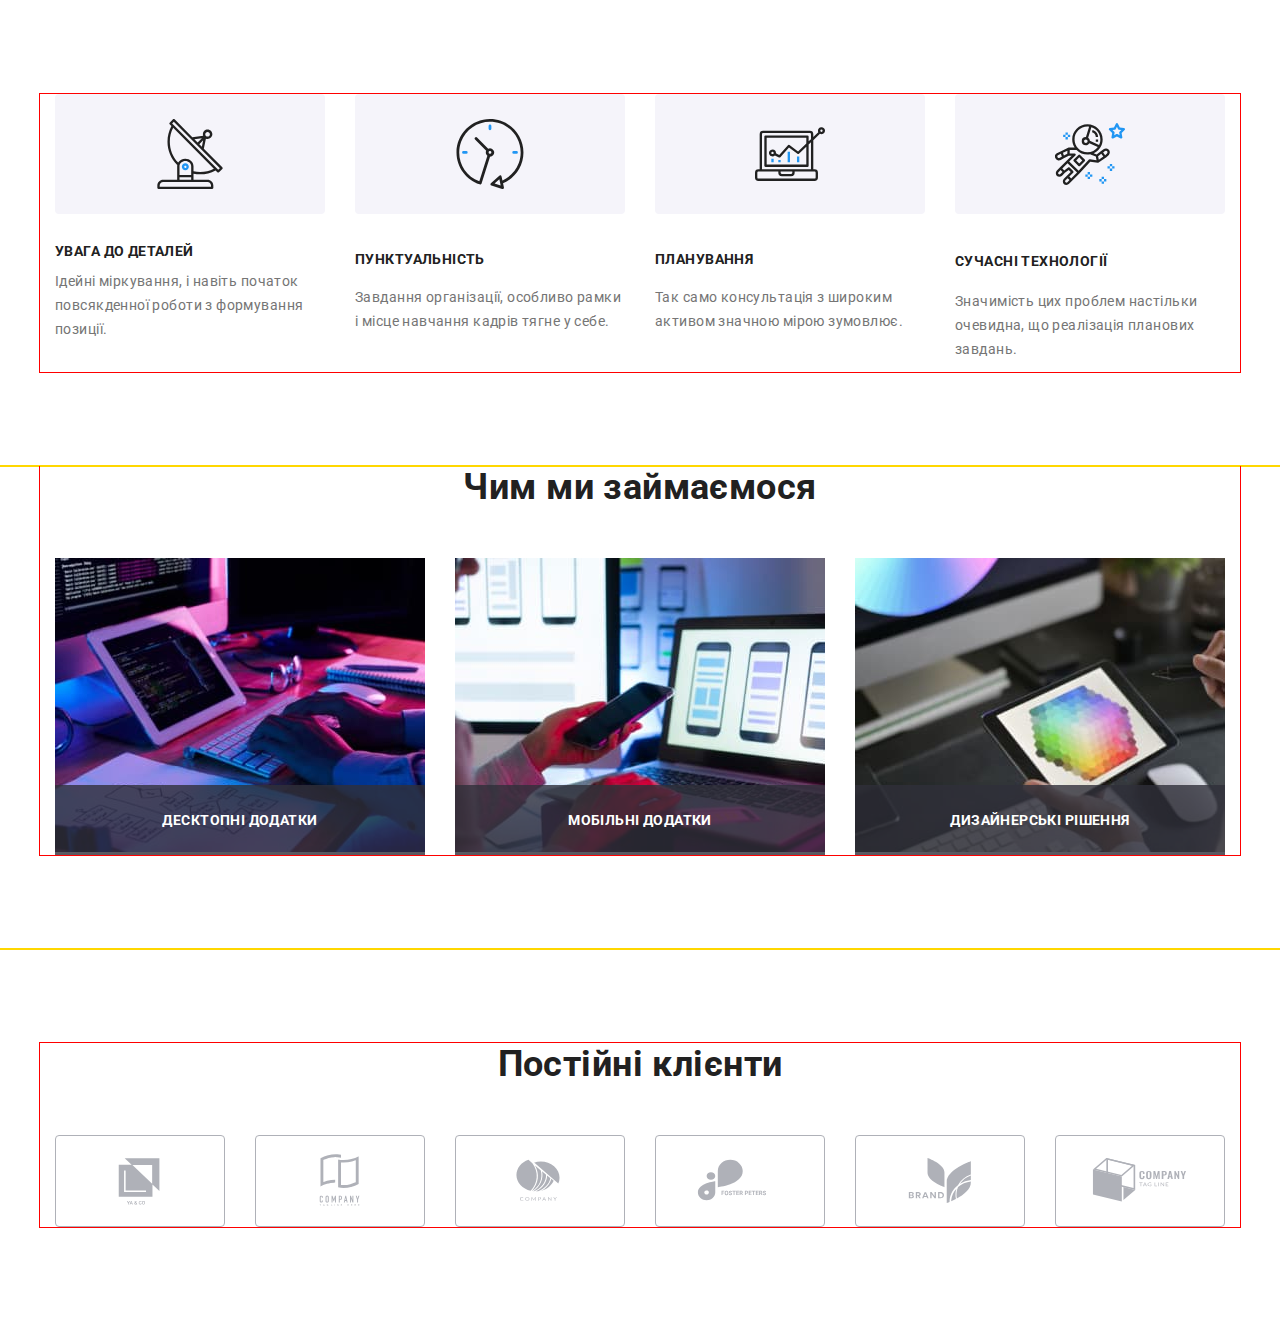
==== commit b5f86471: "add mobile works" ====
--- a/index.html
+++ b/index.html
@@ -105,7 +105,7 @@
             </div>
         </section>
     <!-- Our works -->
-        <!-- <section class="section works">
+        <section class="section works">
             <div class="container">
                 <h2 class="section__title">Чим ми займаємося</h2>
                 <ul class="works__list list">
@@ -123,7 +123,7 @@
                     </li>
                 </ul>
             </div>
-        </section> -->
+        </section>
     <!-- Our team -->
         <!-- <section class="section team">
             <div class="container">
--- a/css/main.min.css
+++ b/css/main.min.css
@@ -1 +1 @@
-/*! modern-normalize v1.1.0 | MIT License | https://github.com/sindresorhus/modern-normalize */*,::before,::after{-webkit-box-sizing:border-box;box-sizing:border-box}html{line-height:1.15;-webkit-text-size-adjust:100%;-moz-tab-size:4;-o-tab-size:4;tab-size:4}body{margin:0;font-family:system-ui,-apple-system,"Segoe UI",Roboto,Helvetica,Arial,sans-serif,"Apple Color Emoji","Segoe UI Emoji"}hr{height:0;color:inherit}abbr[title]{-webkit-text-decoration:underline dotted;text-decoration:underline dotted}b,strong{font-weight:bolder}code,kbd,samp,pre{font-family:ui-monospace,SFMono-Regular,Consolas,"Liberation Mono",Menlo,monospace;font-size:1em}small{font-size:80%}sub,sup{font-size:75%;line-height:0;position:relative;vertical-align:baseline}sub{bottom:-0.25em}sup{top:-0.5em}table{text-indent:0;border-color:inherit}button,input,optgroup,select,textarea{font-family:inherit;font-size:100%;line-height:1.15;margin:0}button,select{text-transform:none}button,[type=button],[type=reset],[type=submit]{-webkit-appearance:button}::-moz-focus-inner{border-style:none;padding:0}:-moz-focusring{outline:1px dotted ButtonText}:-moz-ui-invalid{box-shadow:none}legend{padding:0}progress{vertical-align:baseline}::-webkit-inner-spin-button,::-webkit-outer-spin-button{height:auto}[type=search]{-webkit-appearance:textfield;outline-offset:-2px}::-webkit-search-decoration{-webkit-appearance:none}::-webkit-file-upload-button{-webkit-appearance:button;font:inherit}summary{display:list-item}:root{--primari-text-color: #757575;--title-text-color: #212121;--accent-color: #2196F3;--primary-white-color: #FFFFFF;--secondary-white-color: rgba(255, 255, 255, 0.6);--anim-slov: 250ms cubic-bezier(0.4, 0, 0.2, 1)}.visually-hidden{position:absolute;width:1px;height:1px;margin:-1px;border:0;padding:0;white-space:nowrap;-webkit-clip-path:inset(100%);clip-path:inset(100%);clip:rect(0 0 0 0);overflow:hidden}body{background-color:var(--primary-white-color);color:var(--primari-text-color);font-family:Roboto,sans-serif;font-size:14px;letter-spacing:.03em}html{-webkit-box-sizing:border-box;box-sizing:border-box}*,*::after,*::before{-webkit-box-sizing:inherit;box-sizing:inherit}.list{margin:0;padding:0;list-style:none}.img{display:block;max-width:100%;height:auto}.container{margin-left:auto;margin-right:auto;padding-left:15px;padding-right:15px;outline:1px solid red}@media screen and (min-width: 480px){.container{width:480px}}@media screen and (min-width: 768px){.container{width:768px}}@media screen and (min-width: 1200px){.container{width:1200px}}.section{padding-top:60px;padding-bottom:60px;outline:1px solid gold}@media screen and (min-width: 1200px){.section{padding-top:94px;padding-bottom:94px}}.section__title{margin-top:0;margin-bottom:30px;color:var(--title-text-color);font-weight:700;font-size:28px;line-height:1.17;text-align:center}@media screen and (min-width: 1200px){.section__title{font-size:36px;margin-bottom:50px}}.logo{color:var(--accent-color);font-family:Raleway,sans-serif;font-size:26px;line-height:1.19;text-decoration:none}.logo__primary{color:#000}.logo__secondary{color:var(--primary-white-color)}.project__btn{display:-webkit-box;display:-ms-flexbox;display:flex;-webkit-box-pack:center;-ms-flex-pack:center;justify-content:center;margin-bottom:50px;gap:8px}.project__btn-primary{border-radius:4px;padding:6px 22px;min-width:73px;border:1px solid rgba(0,0,0,0);background-color:var(--accent-color);color:var(--primary-white-color);cursor:pointer;font-weight:500;font-size:16px;line-height:1.62}.project__btn-secondary{border-radius:4px;padding:6px 22px;min-width:103px;border:1px solid rgba(0,0,0,0);background-color:#f5f4fa;color:var(--title-text-color);cursor:pointer;font-weight:500;font-size:16px;line-height:1.62;-webkit-transition:color var(--anim-slov),background-color var(--anim-slov),-webkit-box-shadow var(--anim-slov);transition:color var(--anim-slov),background-color var(--anim-slov),-webkit-box-shadow var(--anim-slov);transition:color var(--anim-slov),background-color var(--anim-slov),box-shadow var(--anim-slov);transition:color var(--anim-slov),background-color var(--anim-slov),box-shadow var(--anim-slov),-webkit-box-shadow var(--anim-slov)}.project__btn-secondary:hover,.project__btn-secondary:focus{background-color:var(--accent-color);color:var(--primary-white-color);-webkit-box-shadow:0px 4px 4px rgba(0,0,0,.25);box-shadow:0px 4px 4px rgba(0,0,0,.25)}.footer__newssub-form{margin-top:12px;margin-left:93px;width:570px;height:86px}.footer__newssub-title{margin-top:0px;margin-bottom:20px;font-size:14px;line-height:1.14;letter-spacing:.03em;text-transform:uppercase;color:var(--primary-white-color)}.footer__newssub-area{display:-webkit-box;display:-ms-flexbox;display:flex;gap:12px}.footer__newssub-field{margin:0;border:1px solid rgba(255,255,255,.3);-webkit-filter:drop-shadow(0px 4px 4px rgba(0, 0, 0, 0.15));filter:drop-shadow(0px 4px 4px rgba(0, 0, 0, 0.15));border-radius:4px}.footer__newssub-input{width:358px;height:50px;background-color:rgba(0,0,0,0);padding-left:16px;outline:rgba(0,0,0,0);color:rgba(255,255,255,.6)}.footer__newssub-btn{display:-webkit-box;display:-ms-flexbox;display:flex;-webkit-box-align:center;-ms-flex-align:center;align-items:center;cursor:pointer;pointer-events:initial;height:50px;font-style:normal;font-weight:700;font-size:16px;line-height:1.88;text-align:center;letter-spacing:.06em;text-shadow:0px 4px 4px rgba(0,0,0,.25);color:var(--primary-white-color);background-color:var(--accent-color);border:1px solid rgba(0,0,0,0);-webkit-box-shadow:0px 4px 4px rgba(0,0,0,.15);box-shadow:0px 4px 4px rgba(0,0,0,.15);border-radius:4px;gap:10px;padding:10px 28px}.backdrop{position:fixed;top:0;left:0;width:100%;height:100%;background-color:rgba(0,0,0,.25);z-index:100;opacity:1;pointer-events:initial;-webkit-transform:translate(-50% -50%) scale(1);transform:translate(-50% -50%) scale(1);-webkit-transition:all transform 250ms cubic-bezier(0.4, 0, 0.2, 1);transition:all transform 250ms cubic-bezier(0.4, 0, 0.2, 1)}.backdrop.is-hidden{opacity:0;pointer-events:none}.modal{position:absolute;top:50%;left:50%;min-height:581px;min-width:528px;padding:15px;background-color:var(--primary-white-color);-webkit-transform:translate(-50%, -50%) scale(1);transform:translate(-50%, -50%) scale(1);-webkit-transition:-webkit-transform 250ms cubic-bezier(0.4, 0, 0.2, 1);transition:-webkit-transform 250ms cubic-bezier(0.4, 0, 0.2, 1);transition:transform 250ms cubic-bezier(0.4, 0, 0.2, 1);transition:transform 250ms cubic-bezier(0.4, 0, 0.2, 1), -webkit-transform 250ms cubic-bezier(0.4, 0, 0.2, 1);border-radius:4px 0px,4px rgba(0,0,0,.25);-webkit-box-shadow:0px 4px 4px 0px rgba(0,0,0,.2509803922);box-shadow:0px 4px 4px 0px rgba(0,0,0,.2509803922)}.backdrop.is-hidden .modal{-webkit-transform:translate(-50%, -50%) scale(0.2);transform:translate(-50%, -50%) scale(0.2);-webkit-transition:-webkit-transform 250ms cubic-bezier(0.4, 0, 0.2, 1);transition:-webkit-transform 250ms cubic-bezier(0.4, 0, 0.2, 1);transition:transform 250ms cubic-bezier(0.4, 0, 0.2, 1);transition:transform 250ms cubic-bezier(0.4, 0, 0.2, 1), -webkit-transform 250ms cubic-bezier(0.4, 0, 0.2, 1)}.modal__btn{position:absolute;top:8px;right:8px;width:30px;height:30px;-webkit-box-align:center;-ms-flex-align:center;align-items:center;-webkit-box-pack:center;-ms-flex-pack:center;justify-content:center;background-color:var(--primary-white-color);border-radius:50%;border:1px solid rgba(0,0,0,.1019607843);padding:5px}.modal__btn-icon{display:inline-block;-ms-flex-negative:0;flex-shrink:0;-webkit-transition:fill var(--anim-slov);transition:fill var(--anim-slov)}.modal__btn-icon:hover{fill:var(--accent-color)}label{display:block;margin:0 auto}.subscription__title{margin-top:40px;margin-bottom:12px;font-size:20px;line-height:1.15;text-align:center;letter-spacing:.03em;color:var(--title-text-color)}.subscription__form{width:528px;height:581px}.subscription__group{width:448px;height:342px;margin-left:40px;margin-right:40px;margin-bottom:20px}.subscription__field{position:relative;display:-webkit-box;display:-ms-flexbox;display:flex;-webkit-box-orient:vertical;-webkit-box-direction:normal;-ms-flex-direction:column;flex-direction:column;margin-bottom:10px}.subscription__field:last-child{margin-bottom:0px}.subscription__name{font-size:12px;line-height:1.17;letter-spacing:.01em;color:var(--primari-text-color);margin-bottom:4px}.subscription__input{display:inline-block;width:100%;height:40px;padding-left:42px;font-family:inherit;border:1px solid rgba(33,33,33,.2);border-radius:4px;outline:rgba(0,0,0,0);-webkit-transition:border var(--anim-slov);transition:border var(--anim-slov)}.subscription__input:focus{border:1px solid var(--accent-color);border-radius:4px}.subscription__input:focus,.subscription__textarea:focus{border:1px solid var(--accent-color);border-radius:4px}.subscription__input:focus+.subscription__input-icon{fill:var(--accent-color)}.subscription__input-icon{position:absolute;display:inline-block;-ms-flex-negative:0;flex-shrink:0;top:29px;left:12px;-webkit-transition:fill var(--anim-slov);transition:fill var(--anim-slov)}.subscription__textarea{display:inline-block;resize:none;width:448px;height:120px;padding:12px 16px;font-size:12px;line-height:14px;letter-spacing:.01em;color:rgba(117,117,117,.5);border:1px solid rgba(33,33,33,.2);border-radius:4px;outline:rgba(0,0,0,0);-webkit-transition:border var(--anim-slov);transition:border var(--anim-slov)}.subscription__textarea:focus{border:1px solid var(--accent-color);border-radius:4px}.subscription__contract-flied{display:-webkit-box;display:-ms-flexbox;display:flex;-webkit-box-pack:center;-ms-flex-pack:center;justify-content:center;-webkit-box-align:center;-ms-flex-align:center;align-items:center;gap:7px;margin-top:20px;margin-bottom:30px}.subscription__contract-check{display:-webkit-inline-box;display:-ms-inline-flexbox;display:inline-flex;-webkit-box-align:center;-ms-flex-align:center;align-items:center;-webkit-box-pack:center;-ms-flex-pack:center;justify-content:center;width:16px;height:15px;outline:2px solid #000;outline-offset:-2px;border-radius:2px;-webkit-transition:outline var(--anim-slov),background-color var(--anim-slov);transition:outline var(--anim-slov),background-color var(--anim-slov)}.subscription__contract-input:checked+.subscription__contract-check{outline:var(--accent-color);background-color:var(--accent-color)}.subscription__contract{line-height:1.71;letter-spacing:.03em}.subscription__contract-name{color:var(--accent-color);line-height:1.71;letter-spacing:.03em}.subscription__form-btn{display:-webkit-box;display:-ms-flexbox;display:flex;-webkit-box-align:center;-ms-flex-align:center;align-items:center;text-align:center;font-family:inherit;cursor:pointer;margin-bottom:40px;margin-left:auto;margin-right:auto;font-style:normal;font-weight:700;font-size:16px;line-height:1.88;letter-spacing:.06em;color:var(--primary-white-color);background-color:var(--accent-color);border:1px solid rgba(0,0,0,0);border-radius:4px;-webkit-box-shadow:0px 4px 4px 0px rgba(0,0,0,.25);box-shadow:0px 4px 4px 0px rgba(0,0,0,.25);padding:10px 52px}.header__content{display:-webkit-box;display:-ms-flexbox;display:flex}.header__nav{display:-webkit-box;display:-ms-flexbox;display:flex;-webkit-box-align:center;-ms-flex-align:center;align-items:center}.header__nav-list{display:-webkit-box;display:-ms-flexbox;display:flex;margin-left:93px;gap:50px}.header__nav-link{display:block;position:relative;color:var(--title-text-color);font-weight:500;line-height:1.14;letter-spacing:.02em;text-decoration:none;padding-top:32px;padding-bottom:32px}.header__nav-link:hover,.header__nav-link:focus{color:var(--accent-color)}.header__nav-link--current{color:var(--accent-color);-webkit-transition:color var(--anim-slov);transition:color var(--anim-slov)}.header__nav-link--current::after{position:absolute;content:"";width:100%;height:4px;left:0;bottom:0;background-color:var(--accent-color);border-radius:4px}.header__contact{display:-webkit-box;display:-ms-flexbox;display:flex;margin-left:auto;gap:50px}.header__contact-item{display:-webkit-box;display:-ms-flexbox;display:flex;-webkit-box-align:center;-ms-flex-align:center;align-items:center}.header__contact-link{color:var(--primari-text-color);font-weight:500;line-height:1.14;letter-spacing:.02em;text-decoration:none;-webkit-transition:color var(--anim-slov);transition:color var(--anim-slov)}.header__contact-link:hover,.header__contact-link:focus{color:var(--accent-color)}.header__contact-icon{fill:currentColor;margin-right:10px}.hero{padding:200px 0}.hero__title{margin-top:0;margin-bottom:30px;margin-left:auto;margin-right:auto;width:696px;text-align:center;color:var(--primary-white-color);font-weight:900;font-size:44px;line-height:1.36;letter-spacing:.06em;text-transform:uppercase}.hero__overlay{min-width:1600px;margin-left:auto;margin-right:auto;background-image:url("../image/overlay.png"),url("../image/hero.jpg"),url("../image/bg.png");border:1px solid #000;-webkit-box-shadow:0px 4px 4px rgba(0,0,0,.25);box-shadow:0px 4px 4px rgba(0,0,0,.25)}.hero__btn{margin-left:auto;margin-right:auto;border-radius:4px;padding:10px 32px;border:1px solid rgba(0,0,0,0);background-color:var(--accent-color);color:var(--primary-white-color);font-family:inherit;cursor:pointer;font-weight:700;font-size:16px;line-height:1.88;display:-webkit-box;display:-ms-flexbox;display:flex;-webkit-box-align:center;-ms-flex-align:center;align-items:center;letter-spacing:.06em}@media screen and (min-width: 768px){.feature__list{display:-webkit-box;display:-ms-flexbox;display:flex;-ms-flex-wrap:wrap;flex-wrap:wrap;gap:30px}}@media screen and (min-width: 1200px){.feature__list{display:-webkit-box;display:-ms-flexbox;display:flex;gap:30px}}.feature__list-item{margin-bottom:30px}.feature__list-item:last-child{margin-bottom:0px}@media screen and (min-width: 768px){.feature__list-item{display:-webkit-box;display:-ms-flexbox;display:flex;-ms-flex-wrap:wrap;flex-wrap:wrap;width:calc((100% - 30px)/2)}}@media screen and (min-width: 1200px){.feature__list-item{display:-webkit-box;display:-ms-flexbox;display:flex;width:calc((100% - 90px)/4)}}.feature__list-card{background-color:#f5f4fa;border-radius:4px;height:120px;display:-webkit-box;display:-ms-flexbox;display:flex;-webkit-box-pack:center;-ms-flex-pack:center;justify-content:center;-webkit-box-align:center;-ms-flex-align:center;align-items:center}@media screen and (min-width: 480px){.feature__list-card{width:450px}}@media screen and (min-width: 768px){.feature__list-card{width:354px}}@media screen and (min-width: 1200px){.feature__list-card{width:270px}}.feature__list-name{margin:0;margin-top:30px;margin-bottom:10px;color:var(--title-text-color);font-size:14px;line-height:1.14;text-transform:uppercase}.feature__list-text{margin-top:0;margin-bottom:0;line-height:1.71}.works{padding-top:0}.works__list{display:-webkit-box;display:-ms-flexbox;display:flex;gap:30px}.works__list-item{position:relative;overflow:hidden;width:370px}.works__list-label{position:absolute;font-weight:700;font-size:14px;text-align:center;letter-spacing:.03em;text-transform:uppercase;color:var(--primary-white-color);background-color:rgba(47,48,58,.8);padding-top:27px;padding-bottom:27px;margin:0;bottom:0;left:0;width:100%}.team{background-color:#f5f4fa}.team__list{display:-webkit-box;display:-ms-flexbox;display:flex;gap:30px}.team__list-item{width:calc((100% - 90px)/4);background-color:var(--primary-white-color)}.team__card{-webkit-box-shadow:0px 1px 3px rgba(0,0,0,.12),0px 1px 1px rgba(0,0,0,.14),0px 2px 1px rgba(0,0,0,.2);box-shadow:0px 1px 3px rgba(0,0,0,.12),0px 1px 1px rgba(0,0,0,.14),0px 2px 1px rgba(0,0,0,.2);border-radius:0px 0px 4px 4px;padding-top:30px;padding-bottom:30px}.team__card-name{margin-top:0;margin-bottom:10px;color:var(--title-text-color);font-weight:500;font-size:16px;line-height:1.19;text-align:center}.team__card-description{margin-top:0;margin-bottom:0;font-size:16px;line-height:1.19;text-align:center}.team__social{display:-webkit-box;display:-ms-flexbox;display:flex;margin-top:16px;margin-left:32px;margin-right:32px;gap:10px}.team__social-link{display:-webkit-inline-box;display:-ms-inline-flexbox;display:inline-flex;-webkit-box-align:center;-ms-flex-align:center;align-items:center;-webkit-box-pack:center;-ms-flex-pack:center;justify-content:center;width:44px;height:44px;background-color:var(--primary-white-color);border-radius:50%;fill:#afb1b8;-webkit-transition:fill var(--anim-slov),background-color var(--anim-slov);transition:fill var(--anim-slov),background-color var(--anim-slov)}.team__social-link:hover{background-color:var(--accent-color);fill:var(--primary-white-color)}.team__social-icon{display:inline-block;-ms-flex-negative:0;flex-shrink:0}.clients__list{display:-webkit-box;display:-ms-flexbox;display:flex;-ms-flex-wrap:wrap;flex-wrap:wrap;gap:30px}.clients__list-item{display:-webkit-box;display:-ms-flexbox;display:flex;-webkit-box-align:center;-ms-flex-align:center;align-items:center;-webkit-box-pack:center;-ms-flex-pack:center;justify-content:center;width:210px;height:92px;fill:#afb1b8;border:1px solid #afb1b8;border-radius:4px;-webkit-transition:fill var(--anim-slov),border var(--anim-slov);transition:fill var(--anim-slov),border var(--anim-slov)}@media screen and (min-width: 768px){.clients__list-item{width:226px}}@media screen and (min-width: 1200px){.clients__list-item{width:170px}}.clients__list-item:hover{fill:var(--accent-color);border:1px solid var(--accent-color)}.project__card{display:-webkit-box;display:-ms-flexbox;display:flex;-ms-flex-wrap:wrap;flex-wrap:wrap;gap:30px;background-color:var(--primary-white-color)}.project__card-item{width:calc((100% - 60px)/3);-webkit-transition:color var(--anim-slov);transition:color var(--anim-slov)}.project__card-item:hover,.project__card-item:focus{cursor:pointer;-webkit-box-shadow:0px 1px 1px rgba(0,0,0,.12),0px 4px 4px rgba(0,0,0,.06),1px 4px 6px rgba(0,0,0,.16);box-shadow:0px 1px 1px rgba(0,0,0,.12),0px 4px 4px rgba(0,0,0,.06),1px 4px 6px rgba(0,0,0,.16)}.project__card-item:hover .project__card-overlay,.project__card-item:focus .project__card-overlay{-webkit-transform:translate(0);transform:translate(0)}.project__card-trum{position:relative;overflow:hidden}.project__card-overlay{position:absolute;bottom:0;left:0;width:100%;height:100%;background-color:rgba(33,150,243,.9);margin:0;padding:63px 24px;font-size:18px;line-height:1.56;letter-spacing:.03em;color:var(--primary-white-color);-webkit-transform:translatey(100%);transform:translatey(100%);-webkit-transition:-webkit-transform var(--anim-slov);transition:-webkit-transform var(--anim-slov);transition:transform var(--anim-slov);transition:transform var(--anim-slov), -webkit-transform var(--anim-slov)}.project__card-content{border:1px solid #eee;border-top:rgba(0,0,0,0);padding:20px 24px}.project__card-name{margin-top:0;margin-bottom:4px;color:var(--title-text-color);font-size:18px;line-height:2;letter-spacing:.06em}.project__card-position{margin-top:0;margin-bottom:0;font-size:16px;line-height:1.88}.footer{padding-top:60px;padding-bottom:60px;background-color:#2f303a}.footer__contact{display:-webkit-box;display:-ms-flexbox;display:flex;-webkit-box-align:stretch;-ms-flex-align:stretch;align-items:stretch}.footer__contact-info{margin-top:20px}.footer__contact-item{margin-bottom:9px}.footer__contact-item:last-child{margin-bottom:0}.footer__contact-link{color:var(--primary-white-color);line-height:1.71;font-style:normal;text-decoration:none}.footer__contact-link--current{color:var(--secondary-white-color);-webkit-transition:color var(--anim-slov);transition:color var(--anim-slov)}.footer__contact-link--current:hover,.footer__contact-link--current:focus{color:var(--accent-color)}.footer__join{margin-top:10px;margin-left:70px;width:206px;height:80px}.footer__join-name{font-size:14px;line-height:1.14;letter-spacing:.03em;text-transform:uppercase;color:var(--primary-white-color);margin-top:0;margin-bottom:20px}.footer__social-list{display:-webkit-box;display:-ms-flexbox;display:flex;gap:10px}.footer__social-link{display:-webkit-box;display:-ms-flexbox;display:flex;-webkit-box-align:center;-ms-flex-align:center;align-items:center;-webkit-box-pack:center;-ms-flex-pack:center;justify-content:center;width:44px;height:44px;background-color:rgba(255,255,255,.1);border-radius:50%;fill:var(--primary-white-color);-webkit-transition:background-color var(--anim-slov);transition:background-color var(--anim-slov)}.footer__social-link:hover,.footer__social-link:focus{background-color:var(--accent-color)}.footer__social-icon{display:inline-block;-ms-flex-negative:0;flex-shrink:0}/*# sourceMappingURL=main.min.css.map */+/*! modern-normalize v1.1.0 | MIT License | https://github.com/sindresorhus/modern-normalize */*,::before,::after{-webkit-box-sizing:border-box;box-sizing:border-box}html{line-height:1.15;-webkit-text-size-adjust:100%;-moz-tab-size:4;-o-tab-size:4;tab-size:4}body{margin:0;font-family:system-ui,-apple-system,"Segoe UI",Roboto,Helvetica,Arial,sans-serif,"Apple Color Emoji","Segoe UI Emoji"}hr{height:0;color:inherit}abbr[title]{-webkit-text-decoration:underline dotted;text-decoration:underline dotted}b,strong{font-weight:bolder}code,kbd,samp,pre{font-family:ui-monospace,SFMono-Regular,Consolas,"Liberation Mono",Menlo,monospace;font-size:1em}small{font-size:80%}sub,sup{font-size:75%;line-height:0;position:relative;vertical-align:baseline}sub{bottom:-0.25em}sup{top:-0.5em}table{text-indent:0;border-color:inherit}button,input,optgroup,select,textarea{font-family:inherit;font-size:100%;line-height:1.15;margin:0}button,select{text-transform:none}button,[type=button],[type=reset],[type=submit]{-webkit-appearance:button}::-moz-focus-inner{border-style:none;padding:0}:-moz-focusring{outline:1px dotted ButtonText}:-moz-ui-invalid{box-shadow:none}legend{padding:0}progress{vertical-align:baseline}::-webkit-inner-spin-button,::-webkit-outer-spin-button{height:auto}[type=search]{-webkit-appearance:textfield;outline-offset:-2px}::-webkit-search-decoration{-webkit-appearance:none}::-webkit-file-upload-button{-webkit-appearance:button;font:inherit}summary{display:list-item}:root{--primari-text-color: #757575;--title-text-color: #212121;--accent-color: #2196F3;--primary-white-color: #FFFFFF;--secondary-white-color: rgba(255, 255, 255, 0.6);--anim-slov: 250ms cubic-bezier(0.4, 0, 0.2, 1)}.visually-hidden{position:absolute;width:1px;height:1px;margin:-1px;border:0;padding:0;white-space:nowrap;-webkit-clip-path:inset(100%);clip-path:inset(100%);clip:rect(0 0 0 0);overflow:hidden}body{background-color:var(--primary-white-color);color:var(--primari-text-color);font-family:Roboto,sans-serif;font-size:14px;letter-spacing:.03em}html{-webkit-box-sizing:border-box;box-sizing:border-box}*,*::after,*::before{-webkit-box-sizing:inherit;box-sizing:inherit}.list{margin:0;padding:0;list-style:none}.img{display:block;max-width:100%;height:auto}.container{margin-left:auto;margin-right:auto;padding-left:15px;padding-right:15px;outline:1px solid red}@media screen and (min-width: 480px){.container{width:480px}}@media screen and (min-width: 768px){.container{width:768px}}@media screen and (min-width: 1200px){.container{width:1200px}}.section{padding-top:60px;padding-bottom:60px;outline:1px solid gold}@media screen and (min-width: 1200px){.section{padding-top:94px;padding-bottom:94px}}.section__title{margin-top:0;margin-bottom:30px;color:var(--title-text-color);font-weight:700;font-size:28px;line-height:1.17;text-align:center}@media screen and (min-width: 1200px){.section__title{font-size:36px;margin-bottom:50px}}.logo{color:var(--accent-color);font-family:Raleway,sans-serif;font-size:26px;line-height:1.19;text-decoration:none}.logo__primary{color:#000}.logo__secondary{color:var(--primary-white-color)}.project__btn{display:-webkit-box;display:-ms-flexbox;display:flex;-webkit-box-pack:center;-ms-flex-pack:center;justify-content:center;margin-bottom:50px;gap:8px}.project__btn-primary{border-radius:4px;padding:6px 22px;min-width:73px;border:1px solid rgba(0,0,0,0);background-color:var(--accent-color);color:var(--primary-white-color);cursor:pointer;font-weight:500;font-size:16px;line-height:1.62}.project__btn-secondary{border-radius:4px;padding:6px 22px;min-width:103px;border:1px solid rgba(0,0,0,0);background-color:#f5f4fa;color:var(--title-text-color);cursor:pointer;font-weight:500;font-size:16px;line-height:1.62;-webkit-transition:color var(--anim-slov),background-color var(--anim-slov),-webkit-box-shadow var(--anim-slov);transition:color var(--anim-slov),background-color var(--anim-slov),-webkit-box-shadow var(--anim-slov);transition:color var(--anim-slov),background-color var(--anim-slov),box-shadow var(--anim-slov);transition:color var(--anim-slov),background-color var(--anim-slov),box-shadow var(--anim-slov),-webkit-box-shadow var(--anim-slov)}.project__btn-secondary:hover,.project__btn-secondary:focus{background-color:var(--accent-color);color:var(--primary-white-color);-webkit-box-shadow:0px 4px 4px rgba(0,0,0,.25);box-shadow:0px 4px 4px rgba(0,0,0,.25)}.footer__newssub-form{margin-top:12px;margin-left:93px;width:570px;height:86px}.footer__newssub-title{margin-top:0px;margin-bottom:20px;font-size:14px;line-height:1.14;letter-spacing:.03em;text-transform:uppercase;color:var(--primary-white-color)}.footer__newssub-area{display:-webkit-box;display:-ms-flexbox;display:flex;gap:12px}.footer__newssub-field{margin:0;border:1px solid rgba(255,255,255,.3);-webkit-filter:drop-shadow(0px 4px 4px rgba(0, 0, 0, 0.15));filter:drop-shadow(0px 4px 4px rgba(0, 0, 0, 0.15));border-radius:4px}.footer__newssub-input{width:358px;height:50px;background-color:rgba(0,0,0,0);padding-left:16px;outline:rgba(0,0,0,0);color:rgba(255,255,255,.6)}.footer__newssub-btn{display:-webkit-box;display:-ms-flexbox;display:flex;-webkit-box-align:center;-ms-flex-align:center;align-items:center;cursor:pointer;pointer-events:initial;height:50px;font-style:normal;font-weight:700;font-size:16px;line-height:1.88;text-align:center;letter-spacing:.06em;text-shadow:0px 4px 4px rgba(0,0,0,.25);color:var(--primary-white-color);background-color:var(--accent-color);border:1px solid rgba(0,0,0,0);-webkit-box-shadow:0px 4px 4px rgba(0,0,0,.15);box-shadow:0px 4px 4px rgba(0,0,0,.15);border-radius:4px;gap:10px;padding:10px 28px}.backdrop{position:fixed;top:0;left:0;width:100%;height:100%;background-color:rgba(0,0,0,.25);z-index:100;opacity:1;pointer-events:initial;-webkit-transform:translate(-50% -50%) scale(1);transform:translate(-50% -50%) scale(1);-webkit-transition:all transform 250ms cubic-bezier(0.4, 0, 0.2, 1);transition:all transform 250ms cubic-bezier(0.4, 0, 0.2, 1)}.backdrop.is-hidden{opacity:0;pointer-events:none}.modal{position:absolute;top:50%;left:50%;min-height:581px;min-width:528px;padding:15px;background-color:var(--primary-white-color);-webkit-transform:translate(-50%, -50%) scale(1);transform:translate(-50%, -50%) scale(1);-webkit-transition:-webkit-transform 250ms cubic-bezier(0.4, 0, 0.2, 1);transition:-webkit-transform 250ms cubic-bezier(0.4, 0, 0.2, 1);transition:transform 250ms cubic-bezier(0.4, 0, 0.2, 1);transition:transform 250ms cubic-bezier(0.4, 0, 0.2, 1), -webkit-transform 250ms cubic-bezier(0.4, 0, 0.2, 1);border-radius:4px 0px,4px rgba(0,0,0,.25);-webkit-box-shadow:0px 4px 4px 0px rgba(0,0,0,.2509803922);box-shadow:0px 4px 4px 0px rgba(0,0,0,.2509803922)}.backdrop.is-hidden .modal{-webkit-transform:translate(-50%, -50%) scale(0.2);transform:translate(-50%, -50%) scale(0.2);-webkit-transition:-webkit-transform 250ms cubic-bezier(0.4, 0, 0.2, 1);transition:-webkit-transform 250ms cubic-bezier(0.4, 0, 0.2, 1);transition:transform 250ms cubic-bezier(0.4, 0, 0.2, 1);transition:transform 250ms cubic-bezier(0.4, 0, 0.2, 1), -webkit-transform 250ms cubic-bezier(0.4, 0, 0.2, 1)}.modal__btn{position:absolute;top:8px;right:8px;width:30px;height:30px;-webkit-box-align:center;-ms-flex-align:center;align-items:center;-webkit-box-pack:center;-ms-flex-pack:center;justify-content:center;background-color:var(--primary-white-color);border-radius:50%;border:1px solid rgba(0,0,0,.1019607843);padding:5px}.modal__btn-icon{display:inline-block;-ms-flex-negative:0;flex-shrink:0;-webkit-transition:fill var(--anim-slov);transition:fill var(--anim-slov)}.modal__btn-icon:hover{fill:var(--accent-color)}label{display:block;margin:0 auto}.subscription__title{margin-top:40px;margin-bottom:12px;font-size:20px;line-height:1.15;text-align:center;letter-spacing:.03em;color:var(--title-text-color)}.subscription__form{width:528px;height:581px}.subscription__group{width:448px;height:342px;margin-left:40px;margin-right:40px;margin-bottom:20px}.subscription__field{position:relative;display:-webkit-box;display:-ms-flexbox;display:flex;-webkit-box-orient:vertical;-webkit-box-direction:normal;-ms-flex-direction:column;flex-direction:column;margin-bottom:10px}.subscription__field:last-child{margin-bottom:0px}.subscription__name{font-size:12px;line-height:1.17;letter-spacing:.01em;color:var(--primari-text-color);margin-bottom:4px}.subscription__input{display:inline-block;width:100%;height:40px;padding-left:42px;font-family:inherit;border:1px solid rgba(33,33,33,.2);border-radius:4px;outline:rgba(0,0,0,0);-webkit-transition:border var(--anim-slov);transition:border var(--anim-slov)}.subscription__input:focus{border:1px solid var(--accent-color);border-radius:4px}.subscription__input:focus,.subscription__textarea:focus{border:1px solid var(--accent-color);border-radius:4px}.subscription__input:focus+.subscription__input-icon{fill:var(--accent-color)}.subscription__input-icon{position:absolute;display:inline-block;-ms-flex-negative:0;flex-shrink:0;top:29px;left:12px;-webkit-transition:fill var(--anim-slov);transition:fill var(--anim-slov)}.subscription__textarea{display:inline-block;resize:none;width:448px;height:120px;padding:12px 16px;font-size:12px;line-height:14px;letter-spacing:.01em;color:rgba(117,117,117,.5);border:1px solid rgba(33,33,33,.2);border-radius:4px;outline:rgba(0,0,0,0);-webkit-transition:border var(--anim-slov);transition:border var(--anim-slov)}.subscription__textarea:focus{border:1px solid var(--accent-color);border-radius:4px}.subscription__contract-flied{display:-webkit-box;display:-ms-flexbox;display:flex;-webkit-box-pack:center;-ms-flex-pack:center;justify-content:center;-webkit-box-align:center;-ms-flex-align:center;align-items:center;gap:7px;margin-top:20px;margin-bottom:30px}.subscription__contract-check{display:-webkit-inline-box;display:-ms-inline-flexbox;display:inline-flex;-webkit-box-align:center;-ms-flex-align:center;align-items:center;-webkit-box-pack:center;-ms-flex-pack:center;justify-content:center;width:16px;height:15px;outline:2px solid #000;outline-offset:-2px;border-radius:2px;-webkit-transition:outline var(--anim-slov),background-color var(--anim-slov);transition:outline var(--anim-slov),background-color var(--anim-slov)}.subscription__contract-input:checked+.subscription__contract-check{outline:var(--accent-color);background-color:var(--accent-color)}.subscription__contract{line-height:1.71;letter-spacing:.03em}.subscription__contract-name{color:var(--accent-color);line-height:1.71;letter-spacing:.03em}.subscription__form-btn{display:-webkit-box;display:-ms-flexbox;display:flex;-webkit-box-align:center;-ms-flex-align:center;align-items:center;text-align:center;font-family:inherit;cursor:pointer;margin-bottom:40px;margin-left:auto;margin-right:auto;font-style:normal;font-weight:700;font-size:16px;line-height:1.88;letter-spacing:.06em;color:var(--primary-white-color);background-color:var(--accent-color);border:1px solid rgba(0,0,0,0);border-radius:4px;-webkit-box-shadow:0px 4px 4px 0px rgba(0,0,0,.25);box-shadow:0px 4px 4px 0px rgba(0,0,0,.25);padding:10px 52px}.header__content{display:-webkit-box;display:-ms-flexbox;display:flex}.header__nav{display:-webkit-box;display:-ms-flexbox;display:flex;-webkit-box-align:center;-ms-flex-align:center;align-items:center}.header__nav-list{display:-webkit-box;display:-ms-flexbox;display:flex;margin-left:93px;gap:50px}.header__nav-link{display:block;position:relative;color:var(--title-text-color);font-weight:500;line-height:1.14;letter-spacing:.02em;text-decoration:none;padding-top:32px;padding-bottom:32px}.header__nav-link:hover,.header__nav-link:focus{color:var(--accent-color)}.header__nav-link--current{color:var(--accent-color);-webkit-transition:color var(--anim-slov);transition:color var(--anim-slov)}.header__nav-link--current::after{position:absolute;content:"";width:100%;height:4px;left:0;bottom:0;background-color:var(--accent-color);border-radius:4px}.header__contact{display:-webkit-box;display:-ms-flexbox;display:flex;margin-left:auto;gap:50px}.header__contact-item{display:-webkit-box;display:-ms-flexbox;display:flex;-webkit-box-align:center;-ms-flex-align:center;align-items:center}.header__contact-link{color:var(--primari-text-color);font-weight:500;line-height:1.14;letter-spacing:.02em;text-decoration:none;-webkit-transition:color var(--anim-slov);transition:color var(--anim-slov)}.header__contact-link:hover,.header__contact-link:focus{color:var(--accent-color)}.header__contact-icon{fill:currentColor;margin-right:10px}.hero{padding:200px 0}.hero__title{margin-top:0;margin-bottom:30px;margin-left:auto;margin-right:auto;width:696px;text-align:center;color:var(--primary-white-color);font-weight:900;font-size:44px;line-height:1.36;letter-spacing:.06em;text-transform:uppercase}.hero__overlay{min-width:1600px;margin-left:auto;margin-right:auto;background-image:url("../image/overlay.png"),url("../image/hero.jpg"),url("../image/bg.png");border:1px solid #000;-webkit-box-shadow:0px 4px 4px rgba(0,0,0,.25);box-shadow:0px 4px 4px rgba(0,0,0,.25)}.hero__btn{margin-left:auto;margin-right:auto;border-radius:4px;padding:10px 32px;border:1px solid rgba(0,0,0,0);background-color:var(--accent-color);color:var(--primary-white-color);font-family:inherit;cursor:pointer;font-weight:700;font-size:16px;line-height:1.88;display:-webkit-box;display:-ms-flexbox;display:flex;-webkit-box-align:center;-ms-flex-align:center;align-items:center;letter-spacing:.06em}@media screen and (min-width: 768px){.feature__list{display:-webkit-box;display:-ms-flexbox;display:flex;-ms-flex-wrap:wrap;flex-wrap:wrap;gap:30px}}@media screen and (min-width: 1200px){.feature__list{display:-webkit-box;display:-ms-flexbox;display:flex;gap:30px}}.feature__list-item{margin-bottom:30px}.feature__list-item:last-child{margin-bottom:0px}@media screen and (min-width: 768px){.feature__list-item{display:-webkit-box;display:-ms-flexbox;display:flex;-ms-flex-wrap:wrap;flex-wrap:wrap;width:calc((100% - 30px)/2)}}@media screen and (min-width: 1200px){.feature__list-item{display:-webkit-box;display:-ms-flexbox;display:flex;width:calc((100% - 90px)/4)}}.feature__list-card{background-color:#f5f4fa;border-radius:4px;height:120px;display:-webkit-box;display:-ms-flexbox;display:flex;-webkit-box-pack:center;-ms-flex-pack:center;justify-content:center;-webkit-box-align:center;-ms-flex-align:center;align-items:center}@media screen and (min-width: 480px){.feature__list-card{width:450px}}@media screen and (min-width: 768px){.feature__list-card{width:354px}}@media screen and (min-width: 1200px){.feature__list-card{width:270px}}.feature__list-name{margin:0;margin-top:30px;margin-bottom:10px;color:var(--title-text-color);font-size:14px;line-height:1.14;text-transform:uppercase}.feature__list-text{margin-top:0;margin-bottom:0;line-height:1.71}@media screen and (min-width: 1200px){.works{padding-top:0}}@media screen and (min-width: 1200px){.works__list{display:-webkit-box;display:-ms-flexbox;display:flex;gap:30px}}@media screen and (min-width: 1200px){.works__list-item{position:relative;overflow:hidden;width:370px}}@media screen and (min-width: 1200px){.works__list-label{position:absolute;font-weight:700;font-size:14px;text-align:center;letter-spacing:.03em;text-transform:uppercase;color:var(--primary-white-color);background-color:rgba(47,48,58,.8);padding-top:27px;padding-bottom:27px;margin:0;bottom:0;left:0;width:100%}}.team{background-color:#f5f4fa}.team__list{display:-webkit-box;display:-ms-flexbox;display:flex;gap:30px}.team__list-item{width:calc((100% - 90px)/4);background-color:var(--primary-white-color)}.team__card{-webkit-box-shadow:0px 1px 3px rgba(0,0,0,.12),0px 1px 1px rgba(0,0,0,.14),0px 2px 1px rgba(0,0,0,.2);box-shadow:0px 1px 3px rgba(0,0,0,.12),0px 1px 1px rgba(0,0,0,.14),0px 2px 1px rgba(0,0,0,.2);border-radius:0px 0px 4px 4px;padding-top:30px;padding-bottom:30px}.team__card-name{margin-top:0;margin-bottom:10px;color:var(--title-text-color);font-weight:500;font-size:16px;line-height:1.19;text-align:center}.team__card-description{margin-top:0;margin-bottom:0;font-size:16px;line-height:1.19;text-align:center}.team__social{display:-webkit-box;display:-ms-flexbox;display:flex;margin-top:16px;margin-left:32px;margin-right:32px;gap:10px}.team__social-link{display:-webkit-inline-box;display:-ms-inline-flexbox;display:inline-flex;-webkit-box-align:center;-ms-flex-align:center;align-items:center;-webkit-box-pack:center;-ms-flex-pack:center;justify-content:center;width:44px;height:44px;background-color:var(--primary-white-color);border-radius:50%;fill:#afb1b8;-webkit-transition:fill var(--anim-slov),background-color var(--anim-slov);transition:fill var(--anim-slov),background-color var(--anim-slov)}.team__social-link:hover{background-color:var(--accent-color);fill:var(--primary-white-color)}.team__social-icon{display:inline-block;-ms-flex-negative:0;flex-shrink:0}.clients__list{display:-webkit-box;display:-ms-flexbox;display:flex;-ms-flex-wrap:wrap;flex-wrap:wrap;gap:30px}.clients__list-item{display:-webkit-box;display:-ms-flexbox;display:flex;-webkit-box-align:center;-ms-flex-align:center;align-items:center;-webkit-box-pack:center;-ms-flex-pack:center;justify-content:center;width:210px;height:92px;fill:#afb1b8;border:1px solid #afb1b8;border-radius:4px;-webkit-transition:fill var(--anim-slov),border var(--anim-slov);transition:fill var(--anim-slov),border var(--anim-slov)}@media screen and (min-width: 768px){.clients__list-item{width:226px}}@media screen and (min-width: 1200px){.clients__list-item{width:170px}}.clients__list-item:hover{fill:var(--accent-color);border:1px solid var(--accent-color)}.project__card{display:-webkit-box;display:-ms-flexbox;display:flex;-ms-flex-wrap:wrap;flex-wrap:wrap;gap:30px;background-color:var(--primary-white-color)}.project__card-item{width:calc((100% - 60px)/3);-webkit-transition:color var(--anim-slov);transition:color var(--anim-slov)}.project__card-item:hover,.project__card-item:focus{cursor:pointer;-webkit-box-shadow:0px 1px 1px rgba(0,0,0,.12),0px 4px 4px rgba(0,0,0,.06),1px 4px 6px rgba(0,0,0,.16);box-shadow:0px 1px 1px rgba(0,0,0,.12),0px 4px 4px rgba(0,0,0,.06),1px 4px 6px rgba(0,0,0,.16)}.project__card-item:hover .project__card-overlay,.project__card-item:focus .project__card-overlay{-webkit-transform:translate(0);transform:translate(0)}.project__card-trum{position:relative;overflow:hidden}.project__card-overlay{position:absolute;bottom:0;left:0;width:100%;height:100%;background-color:rgba(33,150,243,.9);margin:0;padding:63px 24px;font-size:18px;line-height:1.56;letter-spacing:.03em;color:var(--primary-white-color);-webkit-transform:translatey(100%);transform:translatey(100%);-webkit-transition:-webkit-transform var(--anim-slov);transition:-webkit-transform var(--anim-slov);transition:transform var(--anim-slov);transition:transform var(--anim-slov), -webkit-transform var(--anim-slov)}.project__card-content{border:1px solid #eee;border-top:rgba(0,0,0,0);padding:20px 24px}.project__card-name{margin-top:0;margin-bottom:4px;color:var(--title-text-color);font-size:18px;line-height:2;letter-spacing:.06em}.project__card-position{margin-top:0;margin-bottom:0;font-size:16px;line-height:1.88}.footer{padding-top:60px;padding-bottom:60px;background-color:#2f303a}.footer__contact{display:-webkit-box;display:-ms-flexbox;display:flex;-webkit-box-align:stretch;-ms-flex-align:stretch;align-items:stretch}.footer__contact-info{margin-top:20px}.footer__contact-item{margin-bottom:9px}.footer__contact-item:last-child{margin-bottom:0}.footer__contact-link{color:var(--primary-white-color);line-height:1.71;font-style:normal;text-decoration:none}.footer__contact-link--current{color:var(--secondary-white-color);-webkit-transition:color var(--anim-slov);transition:color var(--anim-slov)}.footer__contact-link--current:hover,.footer__contact-link--current:focus{color:var(--accent-color)}.footer__join{margin-top:10px;margin-left:70px;width:206px;height:80px}.footer__join-name{font-size:14px;line-height:1.14;letter-spacing:.03em;text-transform:uppercase;color:var(--primary-white-color);margin-top:0;margin-bottom:20px}.footer__social-list{display:-webkit-box;display:-ms-flexbox;display:flex;gap:10px}.footer__social-link{display:-webkit-box;display:-ms-flexbox;display:flex;-webkit-box-align:center;-ms-flex-align:center;align-items:center;-webkit-box-pack:center;-ms-flex-pack:center;justify-content:center;width:44px;height:44px;background-color:rgba(255,255,255,.1);border-radius:50%;fill:var(--primary-white-color);-webkit-transition:background-color var(--anim-slov);transition:background-color var(--anim-slov)}.footer__social-link:hover,.footer__social-link:focus{background-color:var(--accent-color)}.footer__social-icon{display:inline-block;-ms-flex-negative:0;flex-shrink:0}/*# sourceMappingURL=main.min.css.map */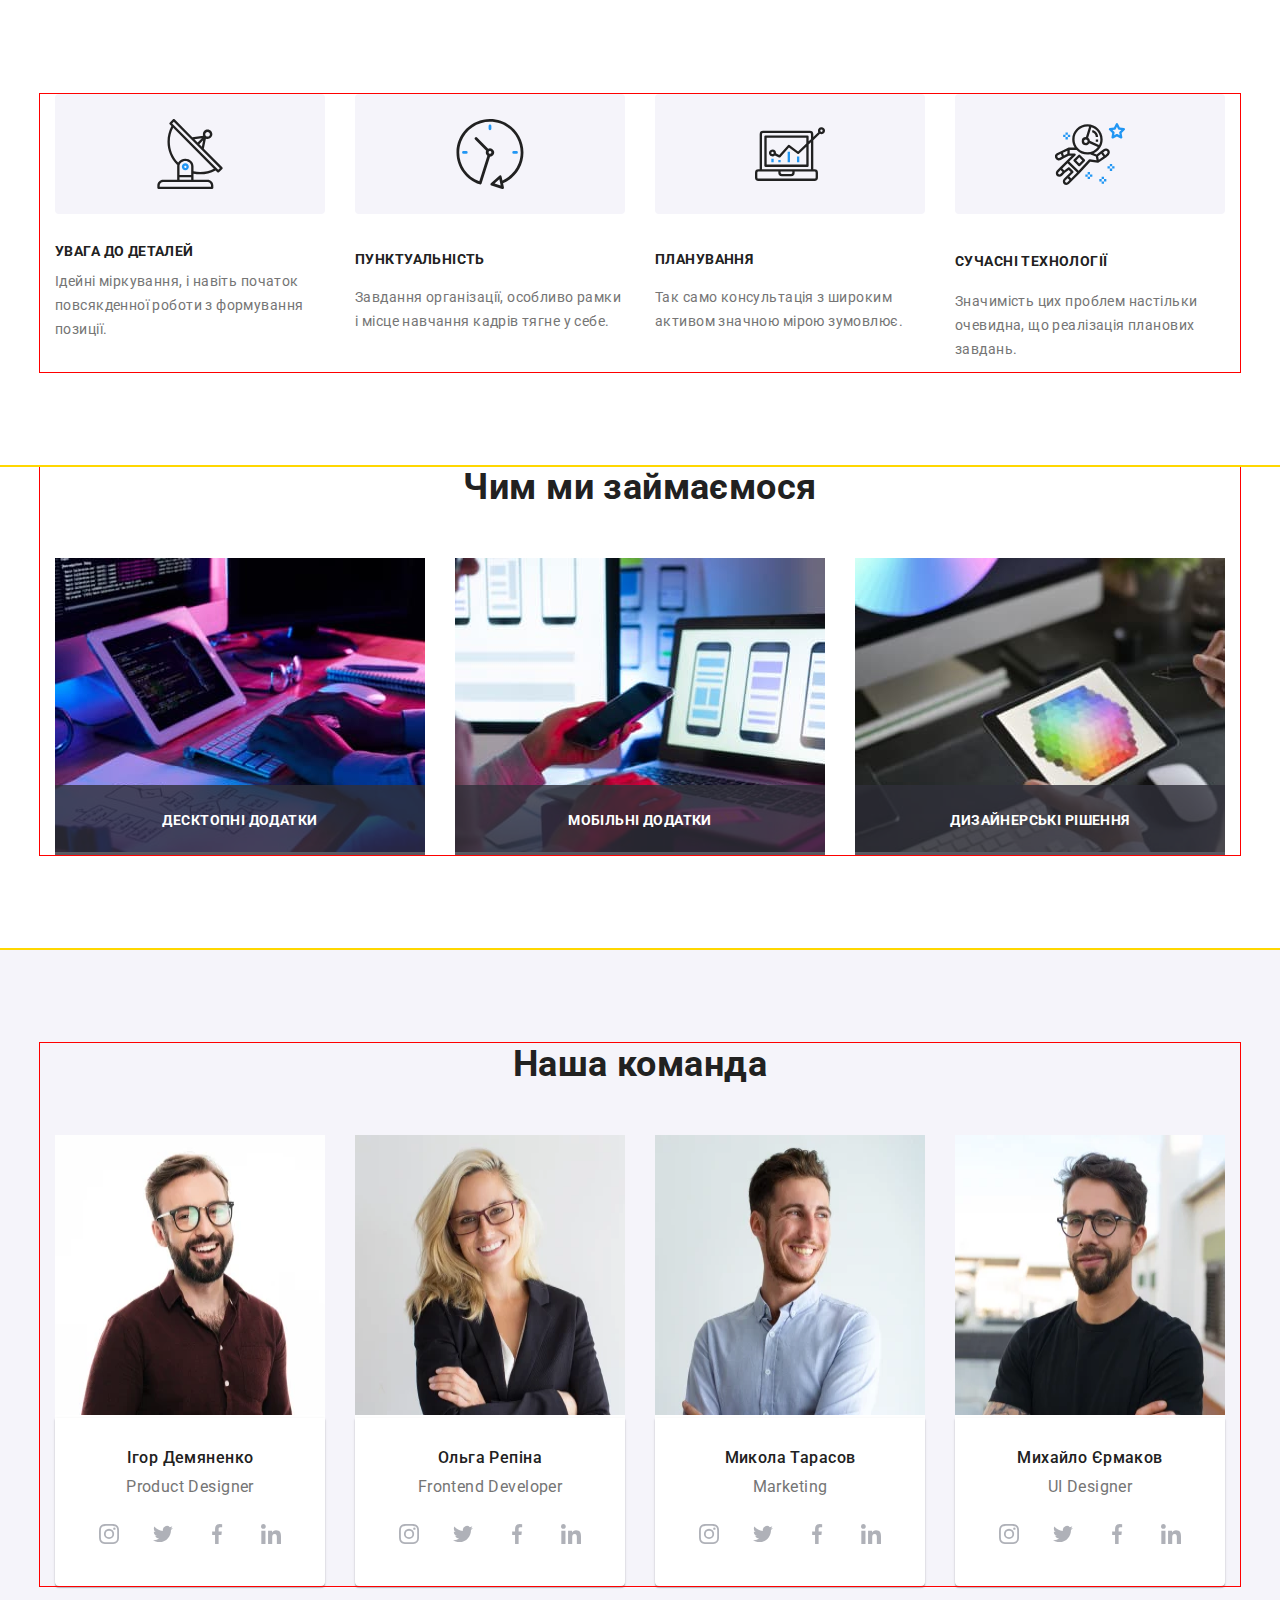
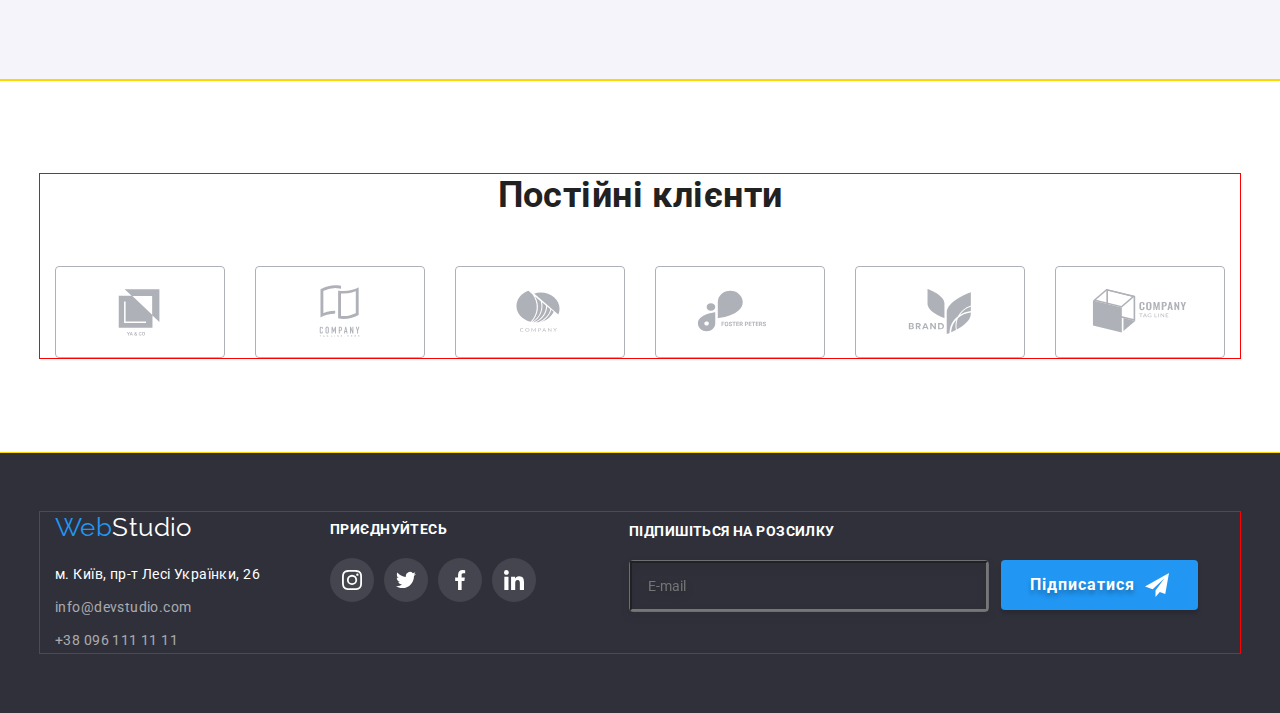
==== commit 42bd1711: "add mobil teams" ====
--- a/index.html
+++ b/index.html
@@ -125,12 +125,29 @@
             </div>
         </section>
     <!-- Our team -->
-        <!-- <section class="section team">
+        <section class="section team">
             <div class="container">
                 <h2 class="section__title">Наша команда</h2>
                 <ul class="team__list list">
                     <li class="team__list-item">
-                        <img src="./image/team_card1.jpg" alt="team-card1" width="270" height="260">
+                        <picture>
+                            <!-- desktop screen -->
+                            <source media="(min-width: 1200px)" srcset="./image/teams/team-01_lg.webp 1x, ./image/teams/team-01_lg@2x.webp 2x"
+                                type="image/webp" />
+                            <source media="(min-width: 1200px)" srcset="./image/teams/team-01_lg.jpg 1x, ./image/teams/team-01_lg@2x.jpg 2x"
+                                type="image/jpg" />
+                            <!-- tablet screen -->
+                            <source media="(min-width: 768px)" srcset="./image/teams/team-01_md.webp 1x, ./image/teams/team-01_md@2x.webp 2x"
+                                type="image/webp" />
+                            <source media="(min-width: 768px)" srcset="./image/teams/team-01_md.jpg 1x, ./image/teams/team-01_md@2x.jpg 2x"
+                                type="image/jpg" />
+                            <!-- mobile screen -->
+                            <source media="(max-width: 767px)" srcset="./image/teams/team-01_sm.webp 1x, ./image/teams/team-01_sm@2x.webp 2x"
+                                type="image/webp" />
+                            <source media="(max-width: 767px)" srcset="./image/teams/team-01_sm.jpg 1x, ./image/teams/team-01_sm@2x.jpg 2x"
+                                type="image/jpg" />
+                            <img class="team__list-img" src="./image/teams/team-01_sm.jpg" alt="teams 1" width="450" height="460" loading="lazy" />
+                        </picture>
                         <div class="team__card">
                             <h3 class="team__card-name">Ігор Демяненко</h3>
                             <p class="team__card-description">Product Designer</p>
@@ -167,7 +184,24 @@
                         </div>
                     </li>
                     <li class="team__list-item">
-                        <img src="./image/team_card2.jpg" alt="team-card2" width="270" height="260">
+                        <picture>
+                            <!-- desktop screen -->
+                            <source media="(min-width: 1200px)" srcset="./image/teams/team-02_lg.webp 1x, ./image/teams/team-02_lg@2x.webp 2x"
+                                type="image/webp" />
+                            <source media="(min-width: 1200px)" srcset="./image/teams/team-02_lg.jpg 1x, ./image/teams/team-02_lg@2x.jpg 2x"
+                                type="image/jpg" />
+                            <!-- tablet screen -->
+                            <source media="(min-width: 768px)" srcset="./image/teams/team-02_md.webp 1x, ./image/teams/team-02_md@2x.webp 2x"
+                                type="image/webp" />
+                            <source media="(min-width: 768px)" srcset="./image/teams/team-02_md.jpg 1x, ./image/teams/team-02_md@2x.jpg 2x"
+                                type="image/jpg" />
+                            <!-- mobile screen -->
+                            <source media="(max-width: 767px)" srcset="./image/teams/team-02_sm.webp 1x, ./image/teams/team-02_sm@2x.webp 2x"
+                                type="image/webp" />
+                            <source media="(max-width: 767px)" srcset="./image/teams/team-02_sm.jpg 1x, ./image/teams/team-02_sm@2x.jpg 2x"
+                                type="image/jpg" />
+                            <img class="team__list-img" src="./image/teams/team-01_sm.jpg" alt="teams 1" width="450" height="460" loading="lazy" />
+                        </picture>
                         <div class="team__card">
                             <h3 class="team__card-name">Ольга Репіна</h3>
                             <p class="team__card-description">Frontend Developer</p>
@@ -204,7 +238,24 @@
                         </div>
                     </li>
                     <li class="team__list-item">
-                        <img src="./image/team_card3.jpg" alt="team-card3" width="270" height="260">
+                        <picture>
+                            <!-- desktop screen -->
+                            <source media="(min-width: 1200px)" srcset="./image/teams/team-03_lg.webp 1x, ./image/teams/team-03_lg@2x.webp 2x"
+                                type="image/webp" />
+                            <source media="(min-width: 1200px)" srcset="./image/teams/team-03_lg.jpg 1x, ./image/teams/team-03_lg@2x.jpg 2x"
+                                type="image/jpg" />
+                            <!-- tablet screen -->
+                            <source media="(min-width: 768px)" srcset="./image/teams/team-03_md.webp 1x, ./image/teams/team-03_md@2x.webp 2x"
+                                type="image/webp" />
+                            <source media="(min-width: 768px)" srcset="./image/teams/team-03_md.jpg 1x, ./image/teams/team-03_md@2x.jpg 2x"
+                                type="image/jpg" />
+                            <!-- mobile screen -->
+                            <source media="(max-width: 767px)" srcset="./image/teams/team-03_sm.webp 1x, ./image/teams/team-03_sm@2x.webp 2x"
+                                type="image/webp" />
+                            <source media="(max-width: 767px)" srcset="./image/teams/team-03_sm.jpg 1x, ./image/teams/team-03_sm@2x.jpg 2x"
+                                type="image/jpg" />
+                            <img class="team__list-img" src="./image/teams/team-01_sm.jpg" alt="teams 1" width="450" height="460" loading="lazy" />
+                        </picture>
                         <div class="team__card">
                             <h3 class="team__card-name">Микола Тарасов</h3>
                             <p class="team__card-description">Marketing</p>
@@ -241,7 +292,24 @@
                         </div>
                     </li>
                     <li class="team__list-item">
-                        <img src="./image/team_card4.jpg" alt="team-card4" width="270" height="260">
+                        <picture>
+                            <!-- desktop screen -->
+                            <source media="(min-width: 1200px)" srcset="./image/teams/team-04_lg.webp 1x, ./image/teams/team-04_lg@2x.webp 2x"
+                                type="image/webp" />
+                            <source media="(min-width: 1200px)" srcset="./image/teams/team-04_lg.jpg 1x, ./image/teams/team-04_lg@2x.jpg 2x"
+                                type="image/jpg" />
+                            <!-- tablet screen -->
+                            <source media="(min-width: 768px)" srcset="./image/teams/team-04_md.webp 1x, ./image/teams/team-04_md@2x.webp 2x"
+                                type="image/webp" />
+                            <source media="(min-width: 768px)" srcset="./image/teams/team-04_md.jpg 1x, ./image/teams/team-04_md@2x.jpg 2x"
+                                type="image/jpg" />
+                            <!-- mobile screen -->
+                            <source media="(max-width: 767px)" srcset="./image/teams/team-04_sm.webp 1x, ./image/teams/team-04_sm@2x.webp 2x"
+                                type="image/webp" />
+                            <source media="(max-width: 767px)" srcset="./image/teams/team-04_sm.jpg 1x, ./image/teams/team-04_sm@2x.jpg 2x"
+                                type="image/jpg" />
+                            <img class="team__list-img" src="./image/teams/team-01_sm.jpg" alt="teams 1" width="450" height="460" loading="lazy" />
+                        </picture>
                         <div class="team__card">
                             <h3 class="team__card-name">Михайло Єрмаков</h3>
                             <p class="team__card-description">UI Designer</p>
@@ -279,7 +347,7 @@
                     </li>
                 </ul>
             </div>
-        </section> -->
+        </section>
     <!-- Our clients -->
         <section class="section clients">
             <div class="container">
@@ -321,7 +389,7 @@
     </main>
     <!-- Footer -->
     <!-- Footer contacts -->
-    <!-- <footer class="footer">
+    <footer class="footer">
         <div class="container footer__contact">
             <div class="footer__contact-aside">
                 <a href="./index.html" class="logo">Web<span class="logo__secondary">Studio</span></a>
@@ -334,9 +402,9 @@
                         <li class="footer__contact-item"><a href="tel:+380961111111" class="footer__contact-link footer__contact-link--current">+38 096 111 11 11</a></li>
                     </ul>
                 </address>
-            </div> -->
+            </div>
     <!--  Footer social links -->
-            <!-- <div class="footer__join">
+            <div class="footer__join">
                 <h2 class="footer__join-name">приєднуйтесь</h2>
                 <ul class="footer__social-list list">
                     <li class="footer__social-item">
@@ -368,9 +436,9 @@
                         </a>                        
                     </li>
                 </ul>
-            </div> -->
+            </div>
     <!--  Footer news subscription form -->
-            <!-- <div class="footer__newssub-form">
+            <div class="footer__newssub-form">
                 <h2 class="footer__newssub-title">Підпишіться на розсилку</h2>
                 <div class="footer__newssub-area">
                     <label class="footer__newssub-field">
@@ -384,7 +452,7 @@
                 </div>
             </div>
         </div>            
-    </footer> -->
+    </footer>
 
     <!-- Modal window -->
     <!-- <div class="backdrop is-hidden" data-modal>
--- a/css/main.min.css
+++ b/css/main.min.css
@@ -1 +1 @@
-/*! modern-normalize v1.1.0 | MIT License | https://github.com/sindresorhus/modern-normalize */*,::before,::after{-webkit-box-sizing:border-box;box-sizing:border-box}html{line-height:1.15;-webkit-text-size-adjust:100%;-moz-tab-size:4;-o-tab-size:4;tab-size:4}body{margin:0;font-family:system-ui,-apple-system,"Segoe UI",Roboto,Helvetica,Arial,sans-serif,"Apple Color Emoji","Segoe UI Emoji"}hr{height:0;color:inherit}abbr[title]{-webkit-text-decoration:underline dotted;text-decoration:underline dotted}b,strong{font-weight:bolder}code,kbd,samp,pre{font-family:ui-monospace,SFMono-Regular,Consolas,"Liberation Mono",Menlo,monospace;font-size:1em}small{font-size:80%}sub,sup{font-size:75%;line-height:0;position:relative;vertical-align:baseline}sub{bottom:-0.25em}sup{top:-0.5em}table{text-indent:0;border-color:inherit}button,input,optgroup,select,textarea{font-family:inherit;font-size:100%;line-height:1.15;margin:0}button,select{text-transform:none}button,[type=button],[type=reset],[type=submit]{-webkit-appearance:button}::-moz-focus-inner{border-style:none;padding:0}:-moz-focusring{outline:1px dotted ButtonText}:-moz-ui-invalid{box-shadow:none}legend{padding:0}progress{vertical-align:baseline}::-webkit-inner-spin-button,::-webkit-outer-spin-button{height:auto}[type=search]{-webkit-appearance:textfield;outline-offset:-2px}::-webkit-search-decoration{-webkit-appearance:none}::-webkit-file-upload-button{-webkit-appearance:button;font:inherit}summary{display:list-item}:root{--primari-text-color: #757575;--title-text-color: #212121;--accent-color: #2196F3;--primary-white-color: #FFFFFF;--secondary-white-color: rgba(255, 255, 255, 0.6);--anim-slov: 250ms cubic-bezier(0.4, 0, 0.2, 1)}.visually-hidden{position:absolute;width:1px;height:1px;margin:-1px;border:0;padding:0;white-space:nowrap;-webkit-clip-path:inset(100%);clip-path:inset(100%);clip:rect(0 0 0 0);overflow:hidden}body{background-color:var(--primary-white-color);color:var(--primari-text-color);font-family:Roboto,sans-serif;font-size:14px;letter-spacing:.03em}html{-webkit-box-sizing:border-box;box-sizing:border-box}*,*::after,*::before{-webkit-box-sizing:inherit;box-sizing:inherit}.list{margin:0;padding:0;list-style:none}.img{display:block;max-width:100%;height:auto}.container{margin-left:auto;margin-right:auto;padding-left:15px;padding-right:15px;outline:1px solid red}@media screen and (min-width: 480px){.container{width:480px}}@media screen and (min-width: 768px){.container{width:768px}}@media screen and (min-width: 1200px){.container{width:1200px}}.section{padding-top:60px;padding-bottom:60px;outline:1px solid gold}@media screen and (min-width: 1200px){.section{padding-top:94px;padding-bottom:94px}}.section__title{margin-top:0;margin-bottom:30px;color:var(--title-text-color);font-weight:700;font-size:28px;line-height:1.17;text-align:center}@media screen and (min-width: 1200px){.section__title{font-size:36px;margin-bottom:50px}}.logo{color:var(--accent-color);font-family:Raleway,sans-serif;font-size:26px;line-height:1.19;text-decoration:none}.logo__primary{color:#000}.logo__secondary{color:var(--primary-white-color)}.project__btn{display:-webkit-box;display:-ms-flexbox;display:flex;-webkit-box-pack:center;-ms-flex-pack:center;justify-content:center;margin-bottom:50px;gap:8px}.project__btn-primary{border-radius:4px;padding:6px 22px;min-width:73px;border:1px solid rgba(0,0,0,0);background-color:var(--accent-color);color:var(--primary-white-color);cursor:pointer;font-weight:500;font-size:16px;line-height:1.62}.project__btn-secondary{border-radius:4px;padding:6px 22px;min-width:103px;border:1px solid rgba(0,0,0,0);background-color:#f5f4fa;color:var(--title-text-color);cursor:pointer;font-weight:500;font-size:16px;line-height:1.62;-webkit-transition:color var(--anim-slov),background-color var(--anim-slov),-webkit-box-shadow var(--anim-slov);transition:color var(--anim-slov),background-color var(--anim-slov),-webkit-box-shadow var(--anim-slov);transition:color var(--anim-slov),background-color var(--anim-slov),box-shadow var(--anim-slov);transition:color var(--anim-slov),background-color var(--anim-slov),box-shadow var(--anim-slov),-webkit-box-shadow var(--anim-slov)}.project__btn-secondary:hover,.project__btn-secondary:focus{background-color:var(--accent-color);color:var(--primary-white-color);-webkit-box-shadow:0px 4px 4px rgba(0,0,0,.25);box-shadow:0px 4px 4px rgba(0,0,0,.25)}.footer__newssub-form{margin-top:12px;margin-left:93px;width:570px;height:86px}.footer__newssub-title{margin-top:0px;margin-bottom:20px;font-size:14px;line-height:1.14;letter-spacing:.03em;text-transform:uppercase;color:var(--primary-white-color)}.footer__newssub-area{display:-webkit-box;display:-ms-flexbox;display:flex;gap:12px}.footer__newssub-field{margin:0;border:1px solid rgba(255,255,255,.3);-webkit-filter:drop-shadow(0px 4px 4px rgba(0, 0, 0, 0.15));filter:drop-shadow(0px 4px 4px rgba(0, 0, 0, 0.15));border-radius:4px}.footer__newssub-input{width:358px;height:50px;background-color:rgba(0,0,0,0);padding-left:16px;outline:rgba(0,0,0,0);color:rgba(255,255,255,.6)}.footer__newssub-btn{display:-webkit-box;display:-ms-flexbox;display:flex;-webkit-box-align:center;-ms-flex-align:center;align-items:center;cursor:pointer;pointer-events:initial;height:50px;font-style:normal;font-weight:700;font-size:16px;line-height:1.88;text-align:center;letter-spacing:.06em;text-shadow:0px 4px 4px rgba(0,0,0,.25);color:var(--primary-white-color);background-color:var(--accent-color);border:1px solid rgba(0,0,0,0);-webkit-box-shadow:0px 4px 4px rgba(0,0,0,.15);box-shadow:0px 4px 4px rgba(0,0,0,.15);border-radius:4px;gap:10px;padding:10px 28px}.backdrop{position:fixed;top:0;left:0;width:100%;height:100%;background-color:rgba(0,0,0,.25);z-index:100;opacity:1;pointer-events:initial;-webkit-transform:translate(-50% -50%) scale(1);transform:translate(-50% -50%) scale(1);-webkit-transition:all transform 250ms cubic-bezier(0.4, 0, 0.2, 1);transition:all transform 250ms cubic-bezier(0.4, 0, 0.2, 1)}.backdrop.is-hidden{opacity:0;pointer-events:none}.modal{position:absolute;top:50%;left:50%;min-height:581px;min-width:528px;padding:15px;background-color:var(--primary-white-color);-webkit-transform:translate(-50%, -50%) scale(1);transform:translate(-50%, -50%) scale(1);-webkit-transition:-webkit-transform 250ms cubic-bezier(0.4, 0, 0.2, 1);transition:-webkit-transform 250ms cubic-bezier(0.4, 0, 0.2, 1);transition:transform 250ms cubic-bezier(0.4, 0, 0.2, 1);transition:transform 250ms cubic-bezier(0.4, 0, 0.2, 1), -webkit-transform 250ms cubic-bezier(0.4, 0, 0.2, 1);border-radius:4px 0px,4px rgba(0,0,0,.25);-webkit-box-shadow:0px 4px 4px 0px rgba(0,0,0,.2509803922);box-shadow:0px 4px 4px 0px rgba(0,0,0,.2509803922)}.backdrop.is-hidden .modal{-webkit-transform:translate(-50%, -50%) scale(0.2);transform:translate(-50%, -50%) scale(0.2);-webkit-transition:-webkit-transform 250ms cubic-bezier(0.4, 0, 0.2, 1);transition:-webkit-transform 250ms cubic-bezier(0.4, 0, 0.2, 1);transition:transform 250ms cubic-bezier(0.4, 0, 0.2, 1);transition:transform 250ms cubic-bezier(0.4, 0, 0.2, 1), -webkit-transform 250ms cubic-bezier(0.4, 0, 0.2, 1)}.modal__btn{position:absolute;top:8px;right:8px;width:30px;height:30px;-webkit-box-align:center;-ms-flex-align:center;align-items:center;-webkit-box-pack:center;-ms-flex-pack:center;justify-content:center;background-color:var(--primary-white-color);border-radius:50%;border:1px solid rgba(0,0,0,.1019607843);padding:5px}.modal__btn-icon{display:inline-block;-ms-flex-negative:0;flex-shrink:0;-webkit-transition:fill var(--anim-slov);transition:fill var(--anim-slov)}.modal__btn-icon:hover{fill:var(--accent-color)}label{display:block;margin:0 auto}.subscription__title{margin-top:40px;margin-bottom:12px;font-size:20px;line-height:1.15;text-align:center;letter-spacing:.03em;color:var(--title-text-color)}.subscription__form{width:528px;height:581px}.subscription__group{width:448px;height:342px;margin-left:40px;margin-right:40px;margin-bottom:20px}.subscription__field{position:relative;display:-webkit-box;display:-ms-flexbox;display:flex;-webkit-box-orient:vertical;-webkit-box-direction:normal;-ms-flex-direction:column;flex-direction:column;margin-bottom:10px}.subscription__field:last-child{margin-bottom:0px}.subscription__name{font-size:12px;line-height:1.17;letter-spacing:.01em;color:var(--primari-text-color);margin-bottom:4px}.subscription__input{display:inline-block;width:100%;height:40px;padding-left:42px;font-family:inherit;border:1px solid rgba(33,33,33,.2);border-radius:4px;outline:rgba(0,0,0,0);-webkit-transition:border var(--anim-slov);transition:border var(--anim-slov)}.subscription__input:focus{border:1px solid var(--accent-color);border-radius:4px}.subscription__input:focus,.subscription__textarea:focus{border:1px solid var(--accent-color);border-radius:4px}.subscription__input:focus+.subscription__input-icon{fill:var(--accent-color)}.subscription__input-icon{position:absolute;display:inline-block;-ms-flex-negative:0;flex-shrink:0;top:29px;left:12px;-webkit-transition:fill var(--anim-slov);transition:fill var(--anim-slov)}.subscription__textarea{display:inline-block;resize:none;width:448px;height:120px;padding:12px 16px;font-size:12px;line-height:14px;letter-spacing:.01em;color:rgba(117,117,117,.5);border:1px solid rgba(33,33,33,.2);border-radius:4px;outline:rgba(0,0,0,0);-webkit-transition:border var(--anim-slov);transition:border var(--anim-slov)}.subscription__textarea:focus{border:1px solid var(--accent-color);border-radius:4px}.subscription__contract-flied{display:-webkit-box;display:-ms-flexbox;display:flex;-webkit-box-pack:center;-ms-flex-pack:center;justify-content:center;-webkit-box-align:center;-ms-flex-align:center;align-items:center;gap:7px;margin-top:20px;margin-bottom:30px}.subscription__contract-check{display:-webkit-inline-box;display:-ms-inline-flexbox;display:inline-flex;-webkit-box-align:center;-ms-flex-align:center;align-items:center;-webkit-box-pack:center;-ms-flex-pack:center;justify-content:center;width:16px;height:15px;outline:2px solid #000;outline-offset:-2px;border-radius:2px;-webkit-transition:outline var(--anim-slov),background-color var(--anim-slov);transition:outline var(--anim-slov),background-color var(--anim-slov)}.subscription__contract-input:checked+.subscription__contract-check{outline:var(--accent-color);background-color:var(--accent-color)}.subscription__contract{line-height:1.71;letter-spacing:.03em}.subscription__contract-name{color:var(--accent-color);line-height:1.71;letter-spacing:.03em}.subscription__form-btn{display:-webkit-box;display:-ms-flexbox;display:flex;-webkit-box-align:center;-ms-flex-align:center;align-items:center;text-align:center;font-family:inherit;cursor:pointer;margin-bottom:40px;margin-left:auto;margin-right:auto;font-style:normal;font-weight:700;font-size:16px;line-height:1.88;letter-spacing:.06em;color:var(--primary-white-color);background-color:var(--accent-color);border:1px solid rgba(0,0,0,0);border-radius:4px;-webkit-box-shadow:0px 4px 4px 0px rgba(0,0,0,.25);box-shadow:0px 4px 4px 0px rgba(0,0,0,.25);padding:10px 52px}.header__content{display:-webkit-box;display:-ms-flexbox;display:flex}.header__nav{display:-webkit-box;display:-ms-flexbox;display:flex;-webkit-box-align:center;-ms-flex-align:center;align-items:center}.header__nav-list{display:-webkit-box;display:-ms-flexbox;display:flex;margin-left:93px;gap:50px}.header__nav-link{display:block;position:relative;color:var(--title-text-color);font-weight:500;line-height:1.14;letter-spacing:.02em;text-decoration:none;padding-top:32px;padding-bottom:32px}.header__nav-link:hover,.header__nav-link:focus{color:var(--accent-color)}.header__nav-link--current{color:var(--accent-color);-webkit-transition:color var(--anim-slov);transition:color var(--anim-slov)}.header__nav-link--current::after{position:absolute;content:"";width:100%;height:4px;left:0;bottom:0;background-color:var(--accent-color);border-radius:4px}.header__contact{display:-webkit-box;display:-ms-flexbox;display:flex;margin-left:auto;gap:50px}.header__contact-item{display:-webkit-box;display:-ms-flexbox;display:flex;-webkit-box-align:center;-ms-flex-align:center;align-items:center}.header__contact-link{color:var(--primari-text-color);font-weight:500;line-height:1.14;letter-spacing:.02em;text-decoration:none;-webkit-transition:color var(--anim-slov);transition:color var(--anim-slov)}.header__contact-link:hover,.header__contact-link:focus{color:var(--accent-color)}.header__contact-icon{fill:currentColor;margin-right:10px}.hero{padding:200px 0}.hero__title{margin-top:0;margin-bottom:30px;margin-left:auto;margin-right:auto;width:696px;text-align:center;color:var(--primary-white-color);font-weight:900;font-size:44px;line-height:1.36;letter-spacing:.06em;text-transform:uppercase}.hero__overlay{min-width:1600px;margin-left:auto;margin-right:auto;background-image:url("../image/overlay.png"),url("../image/hero.jpg"),url("../image/bg.png");border:1px solid #000;-webkit-box-shadow:0px 4px 4px rgba(0,0,0,.25);box-shadow:0px 4px 4px rgba(0,0,0,.25)}.hero__btn{margin-left:auto;margin-right:auto;border-radius:4px;padding:10px 32px;border:1px solid rgba(0,0,0,0);background-color:var(--accent-color);color:var(--primary-white-color);font-family:inherit;cursor:pointer;font-weight:700;font-size:16px;line-height:1.88;display:-webkit-box;display:-ms-flexbox;display:flex;-webkit-box-align:center;-ms-flex-align:center;align-items:center;letter-spacing:.06em}@media screen and (min-width: 768px){.feature__list{display:-webkit-box;display:-ms-flexbox;display:flex;-ms-flex-wrap:wrap;flex-wrap:wrap;gap:30px}}@media screen and (min-width: 1200px){.feature__list{display:-webkit-box;display:-ms-flexbox;display:flex;gap:30px}}.feature__list-item{margin-bottom:30px}.feature__list-item:last-child{margin-bottom:0px}@media screen and (min-width: 768px){.feature__list-item{display:-webkit-box;display:-ms-flexbox;display:flex;-ms-flex-wrap:wrap;flex-wrap:wrap;width:calc((100% - 30px)/2)}}@media screen and (min-width: 1200px){.feature__list-item{display:-webkit-box;display:-ms-flexbox;display:flex;width:calc((100% - 90px)/4)}}.feature__list-card{background-color:#f5f4fa;border-radius:4px;height:120px;display:-webkit-box;display:-ms-flexbox;display:flex;-webkit-box-pack:center;-ms-flex-pack:center;justify-content:center;-webkit-box-align:center;-ms-flex-align:center;align-items:center}@media screen and (min-width: 480px){.feature__list-card{width:450px}}@media screen and (min-width: 768px){.feature__list-card{width:354px}}@media screen and (min-width: 1200px){.feature__list-card{width:270px}}.feature__list-name{margin:0;margin-top:30px;margin-bottom:10px;color:var(--title-text-color);font-size:14px;line-height:1.14;text-transform:uppercase}.feature__list-text{margin-top:0;margin-bottom:0;line-height:1.71}@media screen and (min-width: 1200px){.works{padding-top:0}}@media screen and (min-width: 1200px){.works__list{display:-webkit-box;display:-ms-flexbox;display:flex;gap:30px}}@media screen and (min-width: 1200px){.works__list-item{position:relative;overflow:hidden;width:370px}}@media screen and (min-width: 1200px){.works__list-label{position:absolute;font-weight:700;font-size:14px;text-align:center;letter-spacing:.03em;text-transform:uppercase;color:var(--primary-white-color);background-color:rgba(47,48,58,.8);padding-top:27px;padding-bottom:27px;margin:0;bottom:0;left:0;width:100%}}.team{background-color:#f5f4fa}.team__list{display:-webkit-box;display:-ms-flexbox;display:flex;gap:30px}.team__list-item{width:calc((100% - 90px)/4);background-color:var(--primary-white-color)}.team__card{-webkit-box-shadow:0px 1px 3px rgba(0,0,0,.12),0px 1px 1px rgba(0,0,0,.14),0px 2px 1px rgba(0,0,0,.2);box-shadow:0px 1px 3px rgba(0,0,0,.12),0px 1px 1px rgba(0,0,0,.14),0px 2px 1px rgba(0,0,0,.2);border-radius:0px 0px 4px 4px;padding-top:30px;padding-bottom:30px}.team__card-name{margin-top:0;margin-bottom:10px;color:var(--title-text-color);font-weight:500;font-size:16px;line-height:1.19;text-align:center}.team__card-description{margin-top:0;margin-bottom:0;font-size:16px;line-height:1.19;text-align:center}.team__social{display:-webkit-box;display:-ms-flexbox;display:flex;margin-top:16px;margin-left:32px;margin-right:32px;gap:10px}.team__social-link{display:-webkit-inline-box;display:-ms-inline-flexbox;display:inline-flex;-webkit-box-align:center;-ms-flex-align:center;align-items:center;-webkit-box-pack:center;-ms-flex-pack:center;justify-content:center;width:44px;height:44px;background-color:var(--primary-white-color);border-radius:50%;fill:#afb1b8;-webkit-transition:fill var(--anim-slov),background-color var(--anim-slov);transition:fill var(--anim-slov),background-color var(--anim-slov)}.team__social-link:hover{background-color:var(--accent-color);fill:var(--primary-white-color)}.team__social-icon{display:inline-block;-ms-flex-negative:0;flex-shrink:0}.clients__list{display:-webkit-box;display:-ms-flexbox;display:flex;-ms-flex-wrap:wrap;flex-wrap:wrap;gap:30px}.clients__list-item{display:-webkit-box;display:-ms-flexbox;display:flex;-webkit-box-align:center;-ms-flex-align:center;align-items:center;-webkit-box-pack:center;-ms-flex-pack:center;justify-content:center;width:210px;height:92px;fill:#afb1b8;border:1px solid #afb1b8;border-radius:4px;-webkit-transition:fill var(--anim-slov),border var(--anim-slov);transition:fill var(--anim-slov),border var(--anim-slov)}@media screen and (min-width: 768px){.clients__list-item{width:226px}}@media screen and (min-width: 1200px){.clients__list-item{width:170px}}.clients__list-item:hover{fill:var(--accent-color);border:1px solid var(--accent-color)}.project__card{display:-webkit-box;display:-ms-flexbox;display:flex;-ms-flex-wrap:wrap;flex-wrap:wrap;gap:30px;background-color:var(--primary-white-color)}.project__card-item{width:calc((100% - 60px)/3);-webkit-transition:color var(--anim-slov);transition:color var(--anim-slov)}.project__card-item:hover,.project__card-item:focus{cursor:pointer;-webkit-box-shadow:0px 1px 1px rgba(0,0,0,.12),0px 4px 4px rgba(0,0,0,.06),1px 4px 6px rgba(0,0,0,.16);box-shadow:0px 1px 1px rgba(0,0,0,.12),0px 4px 4px rgba(0,0,0,.06),1px 4px 6px rgba(0,0,0,.16)}.project__card-item:hover .project__card-overlay,.project__card-item:focus .project__card-overlay{-webkit-transform:translate(0);transform:translate(0)}.project__card-trum{position:relative;overflow:hidden}.project__card-overlay{position:absolute;bottom:0;left:0;width:100%;height:100%;background-color:rgba(33,150,243,.9);margin:0;padding:63px 24px;font-size:18px;line-height:1.56;letter-spacing:.03em;color:var(--primary-white-color);-webkit-transform:translatey(100%);transform:translatey(100%);-webkit-transition:-webkit-transform var(--anim-slov);transition:-webkit-transform var(--anim-slov);transition:transform var(--anim-slov);transition:transform var(--anim-slov), -webkit-transform var(--anim-slov)}.project__card-content{border:1px solid #eee;border-top:rgba(0,0,0,0);padding:20px 24px}.project__card-name{margin-top:0;margin-bottom:4px;color:var(--title-text-color);font-size:18px;line-height:2;letter-spacing:.06em}.project__card-position{margin-top:0;margin-bottom:0;font-size:16px;line-height:1.88}.footer{padding-top:60px;padding-bottom:60px;background-color:#2f303a}.footer__contact{display:-webkit-box;display:-ms-flexbox;display:flex;-webkit-box-align:stretch;-ms-flex-align:stretch;align-items:stretch}.footer__contact-info{margin-top:20px}.footer__contact-item{margin-bottom:9px}.footer__contact-item:last-child{margin-bottom:0}.footer__contact-link{color:var(--primary-white-color);line-height:1.71;font-style:normal;text-decoration:none}.footer__contact-link--current{color:var(--secondary-white-color);-webkit-transition:color var(--anim-slov);transition:color var(--anim-slov)}.footer__contact-link--current:hover,.footer__contact-link--current:focus{color:var(--accent-color)}.footer__join{margin-top:10px;margin-left:70px;width:206px;height:80px}.footer__join-name{font-size:14px;line-height:1.14;letter-spacing:.03em;text-transform:uppercase;color:var(--primary-white-color);margin-top:0;margin-bottom:20px}.footer__social-list{display:-webkit-box;display:-ms-flexbox;display:flex;gap:10px}.footer__social-link{display:-webkit-box;display:-ms-flexbox;display:flex;-webkit-box-align:center;-ms-flex-align:center;align-items:center;-webkit-box-pack:center;-ms-flex-pack:center;justify-content:center;width:44px;height:44px;background-color:rgba(255,255,255,.1);border-radius:50%;fill:var(--primary-white-color);-webkit-transition:background-color var(--anim-slov);transition:background-color var(--anim-slov)}.footer__social-link:hover,.footer__social-link:focus{background-color:var(--accent-color)}.footer__social-icon{display:inline-block;-ms-flex-negative:0;flex-shrink:0}/*# sourceMappingURL=main.min.css.map */+/*! modern-normalize v1.1.0 | MIT License | https://github.com/sindresorhus/modern-normalize */*,::before,::after{-webkit-box-sizing:border-box;box-sizing:border-box}html{line-height:1.15;-webkit-text-size-adjust:100%;-moz-tab-size:4;-o-tab-size:4;tab-size:4}body{margin:0;font-family:system-ui,-apple-system,"Segoe UI",Roboto,Helvetica,Arial,sans-serif,"Apple Color Emoji","Segoe UI Emoji"}hr{height:0;color:inherit}abbr[title]{-webkit-text-decoration:underline dotted;text-decoration:underline dotted}b,strong{font-weight:bolder}code,kbd,samp,pre{font-family:ui-monospace,SFMono-Regular,Consolas,"Liberation Mono",Menlo,monospace;font-size:1em}small{font-size:80%}sub,sup{font-size:75%;line-height:0;position:relative;vertical-align:baseline}sub{bottom:-0.25em}sup{top:-0.5em}table{text-indent:0;border-color:inherit}button,input,optgroup,select,textarea{font-family:inherit;font-size:100%;line-height:1.15;margin:0}button,select{text-transform:none}button,[type=button],[type=reset],[type=submit]{-webkit-appearance:button}::-moz-focus-inner{border-style:none;padding:0}:-moz-focusring{outline:1px dotted ButtonText}:-moz-ui-invalid{box-shadow:none}legend{padding:0}progress{vertical-align:baseline}::-webkit-inner-spin-button,::-webkit-outer-spin-button{height:auto}[type=search]{-webkit-appearance:textfield;outline-offset:-2px}::-webkit-search-decoration{-webkit-appearance:none}::-webkit-file-upload-button{-webkit-appearance:button;font:inherit}summary{display:list-item}:root{--primari-text-color: #757575;--title-text-color: #212121;--accent-color: #2196F3;--primary-white-color: #FFFFFF;--secondary-white-color: rgba(255, 255, 255, 0.6);--anim-slov: 250ms cubic-bezier(0.4, 0, 0.2, 1)}.visually-hidden{position:absolute;width:1px;height:1px;margin:-1px;border:0;padding:0;white-space:nowrap;-webkit-clip-path:inset(100%);clip-path:inset(100%);clip:rect(0 0 0 0);overflow:hidden}body{background-color:var(--primary-white-color);color:var(--primari-text-color);font-family:Roboto,sans-serif;font-size:14px;letter-spacing:.03em}html{-webkit-box-sizing:border-box;box-sizing:border-box}*,*::after,*::before{-webkit-box-sizing:inherit;box-sizing:inherit}.list{margin:0;padding:0;list-style:none}.img{display:block;max-width:100%;height:auto}.container{margin-left:auto;margin-right:auto;padding-left:15px;padding-right:15px;outline:1px solid red}@media screen and (min-width: 480px){.container{width:480px}}@media screen and (min-width: 768px){.container{width:768px}}@media screen and (min-width: 1200px){.container{width:1200px}}.section{padding-top:60px;padding-bottom:60px;outline:1px solid gold}@media screen and (min-width: 1200px){.section{padding-top:94px;padding-bottom:94px}}.section__title{margin-top:0;margin-bottom:30px;color:var(--title-text-color);font-weight:700;font-size:28px;line-height:1.17;text-align:center}@media screen and (min-width: 1200px){.section__title{font-size:36px;margin-bottom:50px}}.logo{color:var(--accent-color);font-family:Raleway,sans-serif;font-size:26px;line-height:1.19;text-decoration:none}.logo__primary{color:#000}.logo__secondary{color:var(--primary-white-color)}.project__btn{display:-webkit-box;display:-ms-flexbox;display:flex;-webkit-box-pack:center;-ms-flex-pack:center;justify-content:center;margin-bottom:50px;gap:8px}.project__btn-primary{border-radius:4px;padding:6px 22px;min-width:73px;border:1px solid rgba(0,0,0,0);background-color:var(--accent-color);color:var(--primary-white-color);cursor:pointer;font-weight:500;font-size:16px;line-height:1.62}.project__btn-secondary{border-radius:4px;padding:6px 22px;min-width:103px;border:1px solid rgba(0,0,0,0);background-color:#f5f4fa;color:var(--title-text-color);cursor:pointer;font-weight:500;font-size:16px;line-height:1.62;-webkit-transition:color var(--anim-slov),background-color var(--anim-slov),-webkit-box-shadow var(--anim-slov);transition:color var(--anim-slov),background-color var(--anim-slov),-webkit-box-shadow var(--anim-slov);transition:color var(--anim-slov),background-color var(--anim-slov),box-shadow var(--anim-slov);transition:color var(--anim-slov),background-color var(--anim-slov),box-shadow var(--anim-slov),-webkit-box-shadow var(--anim-slov)}.project__btn-secondary:hover,.project__btn-secondary:focus{background-color:var(--accent-color);color:var(--primary-white-color);-webkit-box-shadow:0px 4px 4px rgba(0,0,0,.25);box-shadow:0px 4px 4px rgba(0,0,0,.25)}.footer__newssub-form{margin-top:12px;margin-left:93px;width:570px;height:86px}.footer__newssub-title{margin-top:0px;margin-bottom:20px;font-size:14px;line-height:1.14;letter-spacing:.03em;text-transform:uppercase;color:var(--primary-white-color)}.footer__newssub-area{display:-webkit-box;display:-ms-flexbox;display:flex;gap:12px}.footer__newssub-field{margin:0;border:1px solid rgba(255,255,255,.3);-webkit-filter:drop-shadow(0px 4px 4px rgba(0, 0, 0, 0.15));filter:drop-shadow(0px 4px 4px rgba(0, 0, 0, 0.15));border-radius:4px}.footer__newssub-input{width:358px;height:50px;background-color:rgba(0,0,0,0);padding-left:16px;outline:rgba(0,0,0,0);color:rgba(255,255,255,.6)}.footer__newssub-btn{display:-webkit-box;display:-ms-flexbox;display:flex;-webkit-box-align:center;-ms-flex-align:center;align-items:center;cursor:pointer;pointer-events:initial;height:50px;font-style:normal;font-weight:700;font-size:16px;line-height:1.88;text-align:center;letter-spacing:.06em;text-shadow:0px 4px 4px rgba(0,0,0,.25);color:var(--primary-white-color);background-color:var(--accent-color);border:1px solid rgba(0,0,0,0);-webkit-box-shadow:0px 4px 4px rgba(0,0,0,.15);box-shadow:0px 4px 4px rgba(0,0,0,.15);border-radius:4px;gap:10px;padding:10px 28px}.backdrop{position:fixed;top:0;left:0;width:100%;height:100%;background-color:rgba(0,0,0,.25);z-index:100;opacity:1;pointer-events:initial;-webkit-transform:translate(-50% -50%) scale(1);transform:translate(-50% -50%) scale(1);-webkit-transition:all transform 250ms cubic-bezier(0.4, 0, 0.2, 1);transition:all transform 250ms cubic-bezier(0.4, 0, 0.2, 1)}.backdrop.is-hidden{opacity:0;pointer-events:none}.modal{position:absolute;top:50%;left:50%;min-height:581px;min-width:528px;padding:15px;background-color:var(--primary-white-color);-webkit-transform:translate(-50%, -50%) scale(1);transform:translate(-50%, -50%) scale(1);-webkit-transition:-webkit-transform 250ms cubic-bezier(0.4, 0, 0.2, 1);transition:-webkit-transform 250ms cubic-bezier(0.4, 0, 0.2, 1);transition:transform 250ms cubic-bezier(0.4, 0, 0.2, 1);transition:transform 250ms cubic-bezier(0.4, 0, 0.2, 1), -webkit-transform 250ms cubic-bezier(0.4, 0, 0.2, 1);border-radius:4px 0px,4px rgba(0,0,0,.25);-webkit-box-shadow:0px 4px 4px 0px rgba(0,0,0,.2509803922);box-shadow:0px 4px 4px 0px rgba(0,0,0,.2509803922)}.backdrop.is-hidden .modal{-webkit-transform:translate(-50%, -50%) scale(0.2);transform:translate(-50%, -50%) scale(0.2);-webkit-transition:-webkit-transform 250ms cubic-bezier(0.4, 0, 0.2, 1);transition:-webkit-transform 250ms cubic-bezier(0.4, 0, 0.2, 1);transition:transform 250ms cubic-bezier(0.4, 0, 0.2, 1);transition:transform 250ms cubic-bezier(0.4, 0, 0.2, 1), -webkit-transform 250ms cubic-bezier(0.4, 0, 0.2, 1)}.modal__btn{position:absolute;top:8px;right:8px;width:30px;height:30px;-webkit-box-align:center;-ms-flex-align:center;align-items:center;-webkit-box-pack:center;-ms-flex-pack:center;justify-content:center;background-color:var(--primary-white-color);border-radius:50%;border:1px solid rgba(0,0,0,.1019607843);padding:5px}.modal__btn-icon{display:inline-block;-ms-flex-negative:0;flex-shrink:0;-webkit-transition:fill var(--anim-slov);transition:fill var(--anim-slov)}.modal__btn-icon:hover{fill:var(--accent-color)}label{display:block;margin:0 auto}.subscription__title{margin-top:40px;margin-bottom:12px;font-size:20px;line-height:1.15;text-align:center;letter-spacing:.03em;color:var(--title-text-color)}.subscription__form{width:528px;height:581px}.subscription__group{width:448px;height:342px;margin-left:40px;margin-right:40px;margin-bottom:20px}.subscription__field{position:relative;display:-webkit-box;display:-ms-flexbox;display:flex;-webkit-box-orient:vertical;-webkit-box-direction:normal;-ms-flex-direction:column;flex-direction:column;margin-bottom:10px}.subscription__field:last-child{margin-bottom:0px}.subscription__name{font-size:12px;line-height:1.17;letter-spacing:.01em;color:var(--primari-text-color);margin-bottom:4px}.subscription__input{display:inline-block;width:100%;height:40px;padding-left:42px;font-family:inherit;border:1px solid rgba(33,33,33,.2);border-radius:4px;outline:rgba(0,0,0,0);-webkit-transition:border var(--anim-slov);transition:border var(--anim-slov)}.subscription__input:focus{border:1px solid var(--accent-color);border-radius:4px}.subscription__input:focus,.subscription__textarea:focus{border:1px solid var(--accent-color);border-radius:4px}.subscription__input:focus+.subscription__input-icon{fill:var(--accent-color)}.subscription__input-icon{position:absolute;display:inline-block;-ms-flex-negative:0;flex-shrink:0;top:29px;left:12px;-webkit-transition:fill var(--anim-slov);transition:fill var(--anim-slov)}.subscription__textarea{display:inline-block;resize:none;width:448px;height:120px;padding:12px 16px;font-size:12px;line-height:14px;letter-spacing:.01em;color:rgba(117,117,117,.5);border:1px solid rgba(33,33,33,.2);border-radius:4px;outline:rgba(0,0,0,0);-webkit-transition:border var(--anim-slov);transition:border var(--anim-slov)}.subscription__textarea:focus{border:1px solid var(--accent-color);border-radius:4px}.subscription__contract-flied{display:-webkit-box;display:-ms-flexbox;display:flex;-webkit-box-pack:center;-ms-flex-pack:center;justify-content:center;-webkit-box-align:center;-ms-flex-align:center;align-items:center;gap:7px;margin-top:20px;margin-bottom:30px}.subscription__contract-check{display:-webkit-inline-box;display:-ms-inline-flexbox;display:inline-flex;-webkit-box-align:center;-ms-flex-align:center;align-items:center;-webkit-box-pack:center;-ms-flex-pack:center;justify-content:center;width:16px;height:15px;outline:2px solid #000;outline-offset:-2px;border-radius:2px;-webkit-transition:outline var(--anim-slov),background-color var(--anim-slov);transition:outline var(--anim-slov),background-color var(--anim-slov)}.subscription__contract-input:checked+.subscription__contract-check{outline:var(--accent-color);background-color:var(--accent-color)}.subscription__contract{line-height:1.71;letter-spacing:.03em}.subscription__contract-name{color:var(--accent-color);line-height:1.71;letter-spacing:.03em}.subscription__form-btn{display:-webkit-box;display:-ms-flexbox;display:flex;-webkit-box-align:center;-ms-flex-align:center;align-items:center;text-align:center;font-family:inherit;cursor:pointer;margin-bottom:40px;margin-left:auto;margin-right:auto;font-style:normal;font-weight:700;font-size:16px;line-height:1.88;letter-spacing:.06em;color:var(--primary-white-color);background-color:var(--accent-color);border:1px solid rgba(0,0,0,0);border-radius:4px;-webkit-box-shadow:0px 4px 4px 0px rgba(0,0,0,.25);box-shadow:0px 4px 4px 0px rgba(0,0,0,.25);padding:10px 52px}.header__content{display:-webkit-box;display:-ms-flexbox;display:flex}.header__nav{display:-webkit-box;display:-ms-flexbox;display:flex;-webkit-box-align:center;-ms-flex-align:center;align-items:center}.header__nav-list{display:-webkit-box;display:-ms-flexbox;display:flex;margin-left:93px;gap:50px}.header__nav-link{display:block;position:relative;color:var(--title-text-color);font-weight:500;line-height:1.14;letter-spacing:.02em;text-decoration:none;padding-top:32px;padding-bottom:32px}.header__nav-link:hover,.header__nav-link:focus{color:var(--accent-color)}.header__nav-link--current{color:var(--accent-color);-webkit-transition:color var(--anim-slov);transition:color var(--anim-slov)}.header__nav-link--current::after{position:absolute;content:"";width:100%;height:4px;left:0;bottom:0;background-color:var(--accent-color);border-radius:4px}.header__contact{display:-webkit-box;display:-ms-flexbox;display:flex;margin-left:auto;gap:50px}.header__contact-item{display:-webkit-box;display:-ms-flexbox;display:flex;-webkit-box-align:center;-ms-flex-align:center;align-items:center}.header__contact-link{color:var(--primari-text-color);font-weight:500;line-height:1.14;letter-spacing:.02em;text-decoration:none;-webkit-transition:color var(--anim-slov);transition:color var(--anim-slov)}.header__contact-link:hover,.header__contact-link:focus{color:var(--accent-color)}.header__contact-icon{fill:currentColor;margin-right:10px}.hero{padding:200px 0}.hero__title{margin-top:0;margin-bottom:30px;margin-left:auto;margin-right:auto;width:696px;text-align:center;color:var(--primary-white-color);font-weight:900;font-size:44px;line-height:1.36;letter-spacing:.06em;text-transform:uppercase}.hero__overlay{min-width:1600px;margin-left:auto;margin-right:auto;background-image:url("../image/overlay.png"),url("../image/hero.jpg"),url("../image/bg.png");border:1px solid #000;-webkit-box-shadow:0px 4px 4px rgba(0,0,0,.25);box-shadow:0px 4px 4px rgba(0,0,0,.25)}.hero__btn{margin-left:auto;margin-right:auto;border-radius:4px;padding:10px 32px;border:1px solid rgba(0,0,0,0);background-color:var(--accent-color);color:var(--primary-white-color);font-family:inherit;cursor:pointer;font-weight:700;font-size:16px;line-height:1.88;display:-webkit-box;display:-ms-flexbox;display:flex;-webkit-box-align:center;-ms-flex-align:center;align-items:center;letter-spacing:.06em}@media screen and (min-width: 768px){.feature__list{display:-webkit-box;display:-ms-flexbox;display:flex;-ms-flex-wrap:wrap;flex-wrap:wrap;gap:30px}}@media screen and (min-width: 1200px){.feature__list{display:-webkit-box;display:-ms-flexbox;display:flex;gap:30px}}.feature__list-item{margin-bottom:30px}.feature__list-item:last-child{margin-bottom:0px}@media screen and (min-width: 768px){.feature__list-item{display:-webkit-box;display:-ms-flexbox;display:flex;-ms-flex-wrap:wrap;flex-wrap:wrap;width:calc((100% - 30px)/2)}}@media screen and (min-width: 1200px){.feature__list-item{display:-webkit-box;display:-ms-flexbox;display:flex;width:calc((100% - 90px)/4)}}.feature__list-card{background-color:#f5f4fa;border-radius:4px;height:120px;display:-webkit-box;display:-ms-flexbox;display:flex;-webkit-box-pack:center;-ms-flex-pack:center;justify-content:center;-webkit-box-align:center;-ms-flex-align:center;align-items:center}@media screen and (min-width: 480px){.feature__list-card{width:450px}}@media screen and (min-width: 768px){.feature__list-card{width:354px}}@media screen and (min-width: 1200px){.feature__list-card{width:270px}}.feature__list-name{margin:0;margin-top:30px;margin-bottom:10px;color:var(--title-text-color);font-size:14px;line-height:1.14;text-transform:uppercase}.feature__list-text{margin-top:0;margin-bottom:0;line-height:1.71}@media screen and (min-width: 480px){.works{display:none}}@media screen and (min-width: 1200px){.works{display:-webkit-box;display:-ms-flexbox;display:flex;padding-top:0}}@media screen and (min-width: 1200px){.works__list{display:-webkit-box;display:-ms-flexbox;display:flex;gap:30px}}@media screen and (min-width: 1200px){.works__list-item{position:relative;overflow:hidden;width:370px}}@media screen and (min-width: 1200px){.works__list-label{position:absolute;font-weight:700;font-size:14px;text-align:center;letter-spacing:.03em;text-transform:uppercase;color:var(--primary-white-color);background-color:rgba(47,48,58,.8);padding-top:27px;padding-bottom:27px;margin:0;bottom:0;left:0;width:100%}}.team{background-color:#f5f4fa}@media screen and (min-width: 768px){.team__list{display:-webkit-box;display:-ms-flexbox;display:flex;-ms-flex-wrap:wrap;flex-wrap:wrap;gap:30px}}.team__list-item{background-color:var(--primary-white-color)}@media screen and (max-width: 767.98px){.team__list-item{margin-bottom:30px}}@media screen and (min-width: 768px){.team__list-item{width:calc((100% - 30px)/2)}}@media screen and (min-width: 1200px){.team__list-item{width:calc((100% - 90px)/4)}}@media screen and (min-width: 768px){.team__list-img{width:354px;height:374px}}@media screen and (min-width: 1200px){.team__list-img{width:270px;height:280px}}.team__card{-webkit-box-shadow:0px 1px 3px rgba(0,0,0,.12),0px 1px 1px rgba(0,0,0,.14),0px 2px 1px rgba(0,0,0,.2);box-shadow:0px 1px 3px rgba(0,0,0,.12),0px 1px 1px rgba(0,0,0,.14),0px 2px 1px rgba(0,0,0,.2);border-radius:0px 0px 4px 4px;padding-top:30px;padding-bottom:30px}.team__card-name{margin-top:0;margin-bottom:10px;color:var(--title-text-color);font-weight:500;font-size:16px;line-height:1.19;text-align:center}.team__card-description{margin-top:0;margin-bottom:0;font-size:16px;line-height:1.19;text-align:center}.team__social{display:-webkit-box;display:-ms-flexbox;display:flex;margin-top:16px;margin-left:122px;margin-right:122px;gap:10px}@media screen and (min-width: 768px){.team__social{margin-left:74px;margin-right:74px}}@media screen and (min-width: 1200px){.team__social{margin-left:32px;margin-right:32px}}.team__social-link{display:-webkit-inline-box;display:-ms-inline-flexbox;display:inline-flex;-webkit-box-align:center;-ms-flex-align:center;align-items:center;-webkit-box-pack:center;-ms-flex-pack:center;justify-content:center;width:44px;height:44px;background-color:var(--primary-white-color);border-radius:50%;fill:#afb1b8;-webkit-transition:fill var(--anim-slov),background-color var(--anim-slov);transition:fill var(--anim-slov),background-color var(--anim-slov)}.team__social-link:hover{background-color:var(--accent-color);fill:var(--primary-white-color)}.team__social-icon{display:inline-block;-ms-flex-negative:0;flex-shrink:0}.clients__list{display:-webkit-box;display:-ms-flexbox;display:flex;-ms-flex-wrap:wrap;flex-wrap:wrap;gap:30px}.clients__list-item{display:-webkit-box;display:-ms-flexbox;display:flex;-webkit-box-align:center;-ms-flex-align:center;align-items:center;-webkit-box-pack:center;-ms-flex-pack:center;justify-content:center;width:210px;height:92px;fill:#afb1b8;border:1px solid #afb1b8;border-radius:4px;-webkit-transition:fill var(--anim-slov),border var(--anim-slov);transition:fill var(--anim-slov),border var(--anim-slov)}@media screen and (min-width: 768px){.clients__list-item{width:226px}}@media screen and (min-width: 1200px){.clients__list-item{width:170px}}.clients__list-item:hover{fill:var(--accent-color);border:1px solid var(--accent-color)}.project__card{display:-webkit-box;display:-ms-flexbox;display:flex;-ms-flex-wrap:wrap;flex-wrap:wrap;gap:30px;background-color:var(--primary-white-color)}.project__card-item{width:calc((100% - 60px)/3);-webkit-transition:color var(--anim-slov);transition:color var(--anim-slov)}.project__card-item:hover,.project__card-item:focus{cursor:pointer;-webkit-box-shadow:0px 1px 1px rgba(0,0,0,.12),0px 4px 4px rgba(0,0,0,.06),1px 4px 6px rgba(0,0,0,.16);box-shadow:0px 1px 1px rgba(0,0,0,.12),0px 4px 4px rgba(0,0,0,.06),1px 4px 6px rgba(0,0,0,.16)}.project__card-item:hover .project__card-overlay,.project__card-item:focus .project__card-overlay{-webkit-transform:translate(0);transform:translate(0)}.project__card-trum{position:relative;overflow:hidden}.project__card-overlay{position:absolute;bottom:0;left:0;width:100%;height:100%;background-color:rgba(33,150,243,.9);margin:0;padding:63px 24px;font-size:18px;line-height:1.56;letter-spacing:.03em;color:var(--primary-white-color);-webkit-transform:translatey(100%);transform:translatey(100%);-webkit-transition:-webkit-transform var(--anim-slov);transition:-webkit-transform var(--anim-slov);transition:transform var(--anim-slov);transition:transform var(--anim-slov), -webkit-transform var(--anim-slov)}.project__card-content{border:1px solid #eee;border-top:rgba(0,0,0,0);padding:20px 24px}.project__card-name{margin-top:0;margin-bottom:4px;color:var(--title-text-color);font-size:18px;line-height:2;letter-spacing:.06em}.project__card-position{margin-top:0;margin-bottom:0;font-size:16px;line-height:1.88}.footer{padding-top:60px;padding-bottom:60px;background-color:#2f303a}@media screen and (min-width: 1200px){.footer__contact{display:-webkit-box;display:-ms-flexbox;display:flex;-webkit-box-align:stretch;-ms-flex-align:stretch;align-items:stretch}}.footer__contact-info{margin-top:20px}.footer__contact-item{margin-bottom:9px}.footer__contact-item:last-child{margin-bottom:0}.footer__contact-link{color:var(--primary-white-color);line-height:1.71;font-style:normal;text-decoration:none}.footer__contact-link--current{color:var(--secondary-white-color);-webkit-transition:color var(--anim-slov);transition:color var(--anim-slov)}.footer__contact-link--current:hover,.footer__contact-link--current:focus{color:var(--accent-color)}.footer__join{margin-top:10px;margin-left:70px;width:206px;height:80px}.footer__join-name{font-size:14px;line-height:1.14;letter-spacing:.03em;text-transform:uppercase;color:var(--primary-white-color);margin-top:0;margin-bottom:20px}.footer__social-list{display:-webkit-box;display:-ms-flexbox;display:flex;gap:10px}.footer__social-link{display:-webkit-box;display:-ms-flexbox;display:flex;-webkit-box-align:center;-ms-flex-align:center;align-items:center;-webkit-box-pack:center;-ms-flex-pack:center;justify-content:center;width:44px;height:44px;background-color:rgba(255,255,255,.1);border-radius:50%;fill:var(--primary-white-color);-webkit-transition:background-color var(--anim-slov);transition:background-color var(--anim-slov)}.footer__social-link:hover,.footer__social-link:focus{background-color:var(--accent-color)}.footer__social-icon{display:inline-block;-ms-flex-negative:0;flex-shrink:0}/*# sourceMappingURL=main.min.css.map */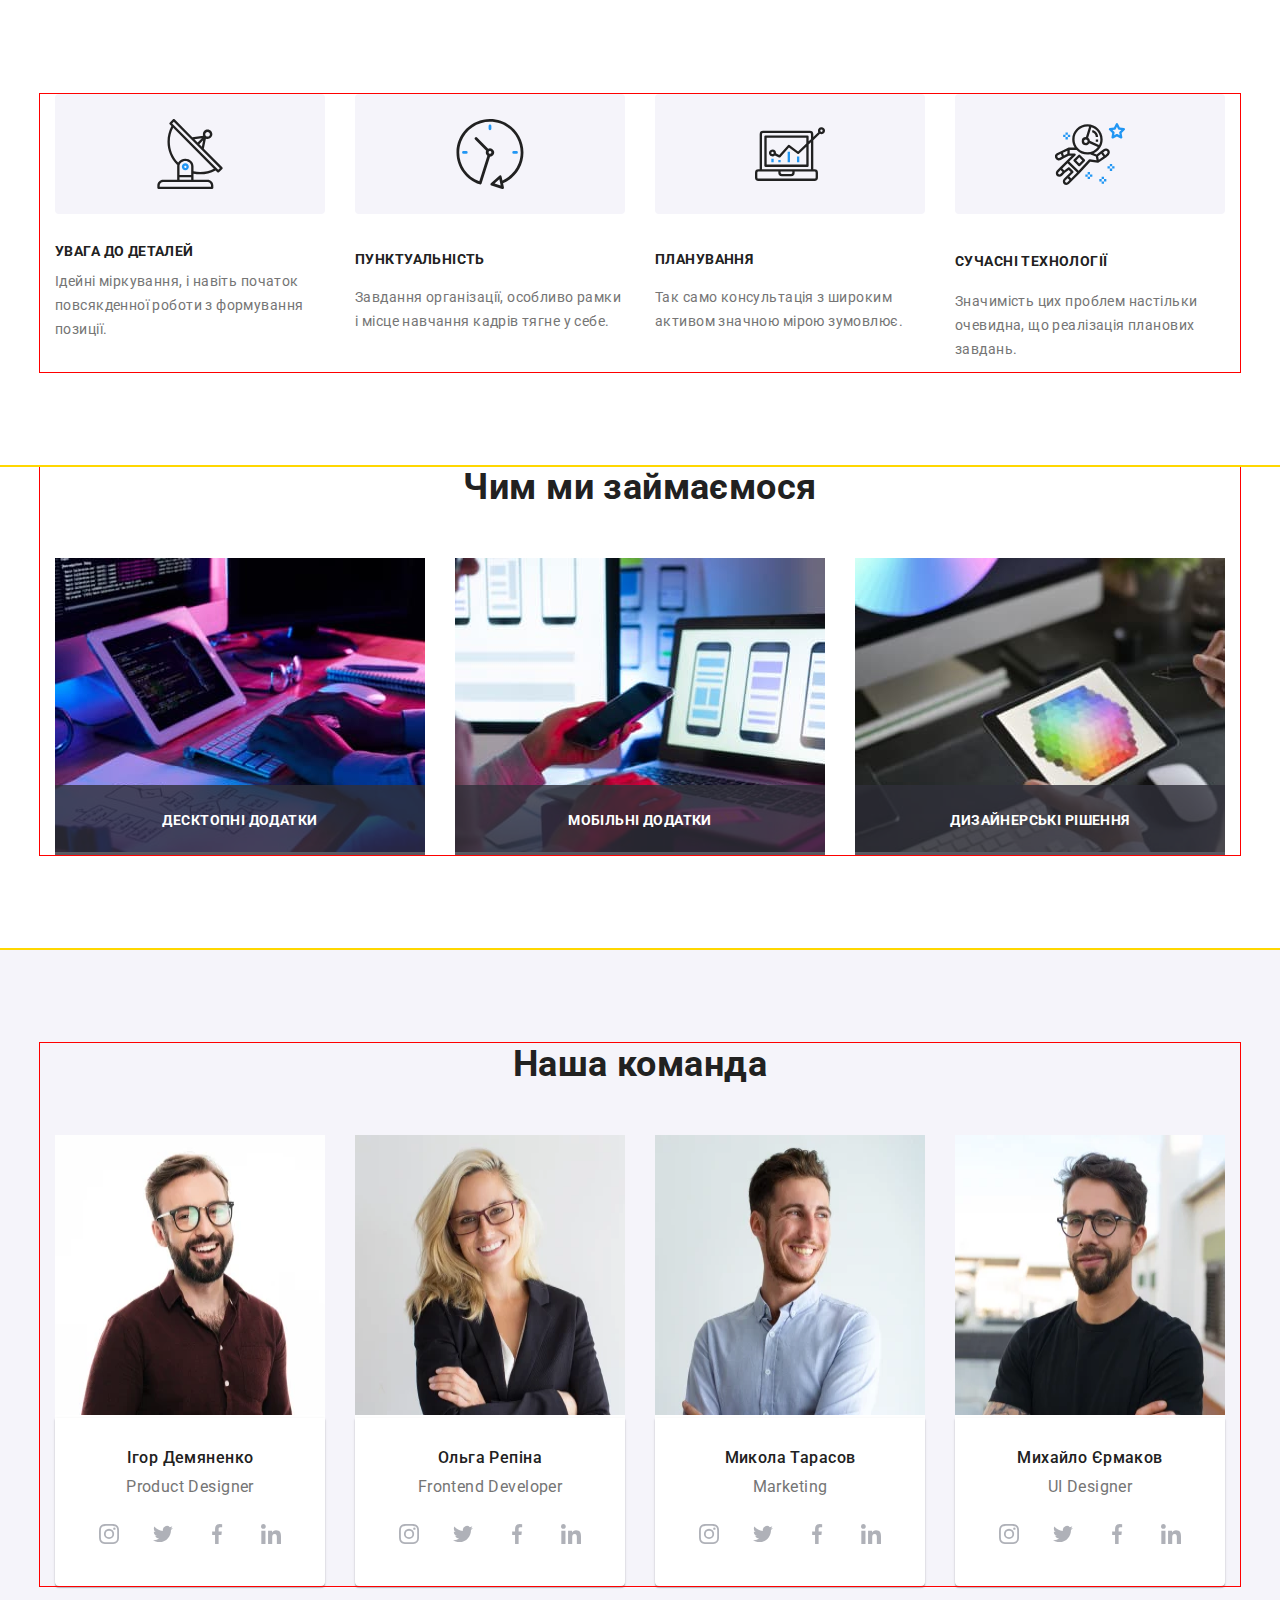
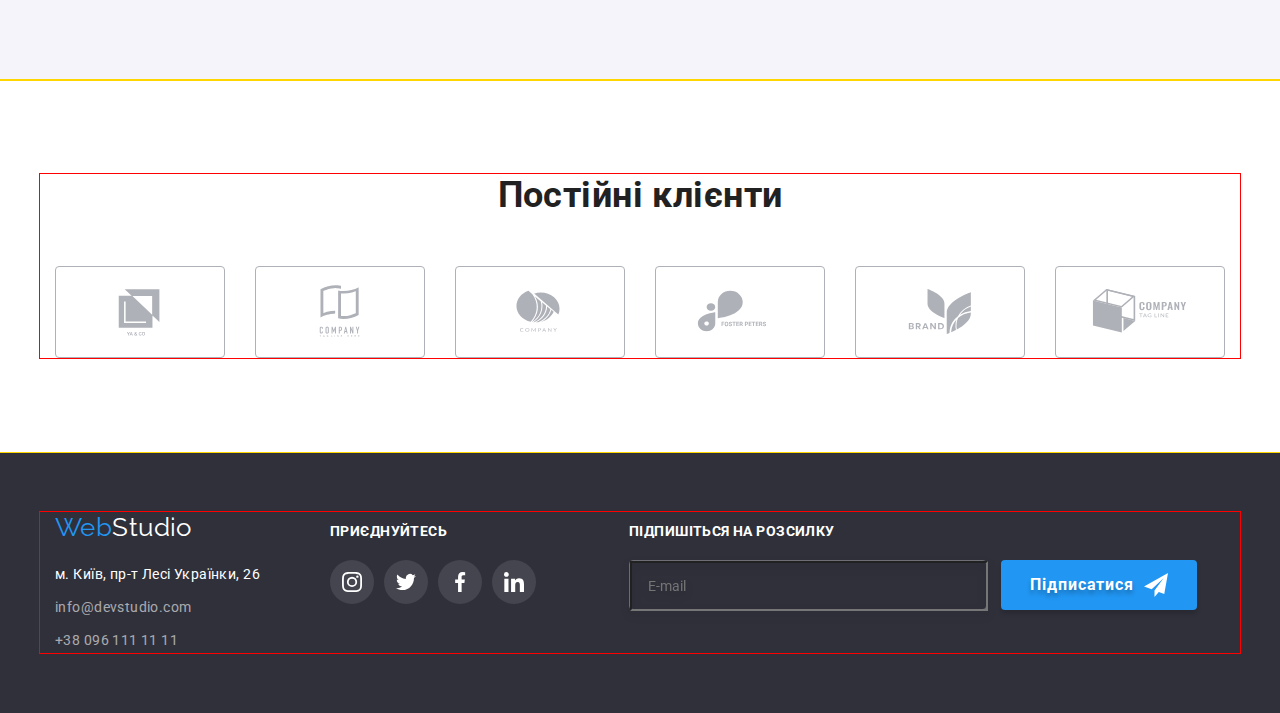
==== commit 28ec9582: "add mobil footer" ====
--- a/index.html
+++ b/index.html
@@ -391,52 +391,57 @@
     <!-- Footer contacts -->
     <footer class="footer">
         <div class="container footer__contact">
-            <div class="footer__contact-aside">
-                <a href="./index.html" class="logo">Web<span class="logo__secondary">Studio</span></a>
-                <address class="footer__contact-info">
-                    <ul class="footer__contact-list list">
-                        <li class="footer__contact-item"><a href="https://goo.gl/maps/piqngm7oDQpEDh6u6" class="footer__contact-link" target="_blank"
-                                rel="noopener nofollow noreferrer">м. Київ, пр-т Лесі Українки, 26</a></li>
-                        <li class="footer__contact-item"><a href="mailto:info@devstudio.com" class="footer__contact-link footer__contact-link--current">info@devstudio.com</a>
+            <div class="footer__contact-join">
+                <div class="footer__contact-aside">
+                    <a href="./index.html" class="logo">Web<span class="logo__secondary">Studio</span></a>
+                    <address class="footer__contact-info">
+                        <ul class="footer__contact-list list">
+                            <li class="footer__contact-item"><a href="https://goo.gl/maps/piqngm7oDQpEDh6u6"
+                                    class="footer__contact-link" target="_blank" rel="noopener nofollow noreferrer">м. Київ, пр-т Лесі
+                                    Українки, 26</a></li>
+                            <li class="footer__contact-item"><a href="mailto:info@devstudio.com"
+                                    class="footer__contact-link footer__contact-link--current">info@devstudio.com</a>
+                            </li>
+                            <li class="footer__contact-item"><a href="tel:+380961111111"
+                                    class="footer__contact-link footer__contact-link--current">+38 096 111 11 11</a></li>
+                        </ul>
+                    </address>
+                </div>
+                <!--  Footer social links -->
+                <div class="footer__join">
+                    <h2 class="footer__join-name">приєднуйтесь</h2>
+                    <ul class="footer__social-list list">
+                        <li class="footer__social-item">
+                            <a class="footer__social-link" href="">
+                                <svg class="footer__social-icon" width="20" height="20">
+                                    <use href="./image/icons.svg#instagram"></use>
+                                </svg>
+                            </a>
                         </li>
-                        <li class="footer__contact-item"><a href="tel:+380961111111" class="footer__contact-link footer__contact-link--current">+38 096 111 11 11</a></li>
+                        <li class="footer__social-item">
+                            <a class="footer__social-link" href="">
+                                <svg class="footer__social-icon" width="20" height="20">
+                                    <use href="./image/icons.svg#twitter"></use>
+                                </svg>
+                            </a>
+                        </li>
+                        <li class="footer__social-item">
+                            <a class="footer__social-link" href="">
+                                <svg class="footer__social-icon" width="20" height="20">
+                                    <use href="./image/icons.svg#facebook"></use>
+                                </svg>
+                            </a>
+                        </li>
+                        <li class="footer__social-item">
+                            <a class="footer__social-link" href="">
+                                <svg class="footer__social-icon" width="20" height="20">
+                                    <use href="./image/icons.svg#linkedin"></use>
+                                </svg>
+                            </a>
+                        </li>
                     </ul>
-                </address>
-            </div>
-    <!--  Footer social links -->
-            <div class="footer__join">
-                <h2 class="footer__join-name">приєднуйтесь</h2>
-                <ul class="footer__social-list list">
-                    <li class="footer__social-item">
-                        <a class="footer__social-link" href="">
-                            <svg class="footer__social-icon" width="20" height="20">
-                                <use href="./image/icons.svg#instagram"></use>
-                            </svg>
-                        </a>                        
-                    </li>
-                    <li class="footer__social-item">
-                        <a class="footer__social-link" href="">
-                            <svg class="footer__social-icon" width="20" height="20">
-                                <use href="./image/icons.svg#twitter"></use>
-                            </svg>
-                        </a>                        
-                    </li>
-                    <li class="footer__social-item">
-                        <a class="footer__social-link" href="">
-                            <svg class="footer__social-icon" width="20" height="20">
-                                <use href="./image/icons.svg#facebook"></use>
-                            </svg>                            
-                        </a>                        
-                    </li>
-                    <li class="footer__social-item">
-                        <a class="footer__social-link" href="">
-                            <svg class="footer__social-icon" width="20" height="20">
-                                <use href="./image/icons.svg#linkedin"></use>
-                            </svg>
-                        </a>                        
-                    </li>
-                </ul>
-            </div>
+                </div>                
+            </div>            
     <!--  Footer news subscription form -->
             <div class="footer__newssub-form">
                 <h2 class="footer__newssub-title">Підпишіться на розсилку</h2>
--- a/css/main.min.css
+++ b/css/main.min.css
@@ -1 +1 @@
-/*! modern-normalize v1.1.0 | MIT License | https://github.com/sindresorhus/modern-normalize */*,::before,::after{-webkit-box-sizing:border-box;box-sizing:border-box}html{line-height:1.15;-webkit-text-size-adjust:100%;-moz-tab-size:4;-o-tab-size:4;tab-size:4}body{margin:0;font-family:system-ui,-apple-system,"Segoe UI",Roboto,Helvetica,Arial,sans-serif,"Apple Color Emoji","Segoe UI Emoji"}hr{height:0;color:inherit}abbr[title]{-webkit-text-decoration:underline dotted;text-decoration:underline dotted}b,strong{font-weight:bolder}code,kbd,samp,pre{font-family:ui-monospace,SFMono-Regular,Consolas,"Liberation Mono",Menlo,monospace;font-size:1em}small{font-size:80%}sub,sup{font-size:75%;line-height:0;position:relative;vertical-align:baseline}sub{bottom:-0.25em}sup{top:-0.5em}table{text-indent:0;border-color:inherit}button,input,optgroup,select,textarea{font-family:inherit;font-size:100%;line-height:1.15;margin:0}button,select{text-transform:none}button,[type=button],[type=reset],[type=submit]{-webkit-appearance:button}::-moz-focus-inner{border-style:none;padding:0}:-moz-focusring{outline:1px dotted ButtonText}:-moz-ui-invalid{box-shadow:none}legend{padding:0}progress{vertical-align:baseline}::-webkit-inner-spin-button,::-webkit-outer-spin-button{height:auto}[type=search]{-webkit-appearance:textfield;outline-offset:-2px}::-webkit-search-decoration{-webkit-appearance:none}::-webkit-file-upload-button{-webkit-appearance:button;font:inherit}summary{display:list-item}:root{--primari-text-color: #757575;--title-text-color: #212121;--accent-color: #2196F3;--primary-white-color: #FFFFFF;--secondary-white-color: rgba(255, 255, 255, 0.6);--anim-slov: 250ms cubic-bezier(0.4, 0, 0.2, 1)}.visually-hidden{position:absolute;width:1px;height:1px;margin:-1px;border:0;padding:0;white-space:nowrap;-webkit-clip-path:inset(100%);clip-path:inset(100%);clip:rect(0 0 0 0);overflow:hidden}body{background-color:var(--primary-white-color);color:var(--primari-text-color);font-family:Roboto,sans-serif;font-size:14px;letter-spacing:.03em}html{-webkit-box-sizing:border-box;box-sizing:border-box}*,*::after,*::before{-webkit-box-sizing:inherit;box-sizing:inherit}.list{margin:0;padding:0;list-style:none}.img{display:block;max-width:100%;height:auto}.container{margin-left:auto;margin-right:auto;padding-left:15px;padding-right:15px;outline:1px solid red}@media screen and (min-width: 480px){.container{width:480px}}@media screen and (min-width: 768px){.container{width:768px}}@media screen and (min-width: 1200px){.container{width:1200px}}.section{padding-top:60px;padding-bottom:60px;outline:1px solid gold}@media screen and (min-width: 1200px){.section{padding-top:94px;padding-bottom:94px}}.section__title{margin-top:0;margin-bottom:30px;color:var(--title-text-color);font-weight:700;font-size:28px;line-height:1.17;text-align:center}@media screen and (min-width: 1200px){.section__title{font-size:36px;margin-bottom:50px}}.logo{color:var(--accent-color);font-family:Raleway,sans-serif;font-size:26px;line-height:1.19;text-decoration:none}.logo__primary{color:#000}.logo__secondary{color:var(--primary-white-color)}.project__btn{display:-webkit-box;display:-ms-flexbox;display:flex;-webkit-box-pack:center;-ms-flex-pack:center;justify-content:center;margin-bottom:50px;gap:8px}.project__btn-primary{border-radius:4px;padding:6px 22px;min-width:73px;border:1px solid rgba(0,0,0,0);background-color:var(--accent-color);color:var(--primary-white-color);cursor:pointer;font-weight:500;font-size:16px;line-height:1.62}.project__btn-secondary{border-radius:4px;padding:6px 22px;min-width:103px;border:1px solid rgba(0,0,0,0);background-color:#f5f4fa;color:var(--title-text-color);cursor:pointer;font-weight:500;font-size:16px;line-height:1.62;-webkit-transition:color var(--anim-slov),background-color var(--anim-slov),-webkit-box-shadow var(--anim-slov);transition:color var(--anim-slov),background-color var(--anim-slov),-webkit-box-shadow var(--anim-slov);transition:color var(--anim-slov),background-color var(--anim-slov),box-shadow var(--anim-slov);transition:color var(--anim-slov),background-color var(--anim-slov),box-shadow var(--anim-slov),-webkit-box-shadow var(--anim-slov)}.project__btn-secondary:hover,.project__btn-secondary:focus{background-color:var(--accent-color);color:var(--primary-white-color);-webkit-box-shadow:0px 4px 4px rgba(0,0,0,.25);box-shadow:0px 4px 4px rgba(0,0,0,.25)}.footer__newssub-form{margin-top:12px;margin-left:93px;width:570px;height:86px}.footer__newssub-title{margin-top:0px;margin-bottom:20px;font-size:14px;line-height:1.14;letter-spacing:.03em;text-transform:uppercase;color:var(--primary-white-color)}.footer__newssub-area{display:-webkit-box;display:-ms-flexbox;display:flex;gap:12px}.footer__newssub-field{margin:0;border:1px solid rgba(255,255,255,.3);-webkit-filter:drop-shadow(0px 4px 4px rgba(0, 0, 0, 0.15));filter:drop-shadow(0px 4px 4px rgba(0, 0, 0, 0.15));border-radius:4px}.footer__newssub-input{width:358px;height:50px;background-color:rgba(0,0,0,0);padding-left:16px;outline:rgba(0,0,0,0);color:rgba(255,255,255,.6)}.footer__newssub-btn{display:-webkit-box;display:-ms-flexbox;display:flex;-webkit-box-align:center;-ms-flex-align:center;align-items:center;cursor:pointer;pointer-events:initial;height:50px;font-style:normal;font-weight:700;font-size:16px;line-height:1.88;text-align:center;letter-spacing:.06em;text-shadow:0px 4px 4px rgba(0,0,0,.25);color:var(--primary-white-color);background-color:var(--accent-color);border:1px solid rgba(0,0,0,0);-webkit-box-shadow:0px 4px 4px rgba(0,0,0,.15);box-shadow:0px 4px 4px rgba(0,0,0,.15);border-radius:4px;gap:10px;padding:10px 28px}.backdrop{position:fixed;top:0;left:0;width:100%;height:100%;background-color:rgba(0,0,0,.25);z-index:100;opacity:1;pointer-events:initial;-webkit-transform:translate(-50% -50%) scale(1);transform:translate(-50% -50%) scale(1);-webkit-transition:all transform 250ms cubic-bezier(0.4, 0, 0.2, 1);transition:all transform 250ms cubic-bezier(0.4, 0, 0.2, 1)}.backdrop.is-hidden{opacity:0;pointer-events:none}.modal{position:absolute;top:50%;left:50%;min-height:581px;min-width:528px;padding:15px;background-color:var(--primary-white-color);-webkit-transform:translate(-50%, -50%) scale(1);transform:translate(-50%, -50%) scale(1);-webkit-transition:-webkit-transform 250ms cubic-bezier(0.4, 0, 0.2, 1);transition:-webkit-transform 250ms cubic-bezier(0.4, 0, 0.2, 1);transition:transform 250ms cubic-bezier(0.4, 0, 0.2, 1);transition:transform 250ms cubic-bezier(0.4, 0, 0.2, 1), -webkit-transform 250ms cubic-bezier(0.4, 0, 0.2, 1);border-radius:4px 0px,4px rgba(0,0,0,.25);-webkit-box-shadow:0px 4px 4px 0px rgba(0,0,0,.2509803922);box-shadow:0px 4px 4px 0px rgba(0,0,0,.2509803922)}.backdrop.is-hidden .modal{-webkit-transform:translate(-50%, -50%) scale(0.2);transform:translate(-50%, -50%) scale(0.2);-webkit-transition:-webkit-transform 250ms cubic-bezier(0.4, 0, 0.2, 1);transition:-webkit-transform 250ms cubic-bezier(0.4, 0, 0.2, 1);transition:transform 250ms cubic-bezier(0.4, 0, 0.2, 1);transition:transform 250ms cubic-bezier(0.4, 0, 0.2, 1), -webkit-transform 250ms cubic-bezier(0.4, 0, 0.2, 1)}.modal__btn{position:absolute;top:8px;right:8px;width:30px;height:30px;-webkit-box-align:center;-ms-flex-align:center;align-items:center;-webkit-box-pack:center;-ms-flex-pack:center;justify-content:center;background-color:var(--primary-white-color);border-radius:50%;border:1px solid rgba(0,0,0,.1019607843);padding:5px}.modal__btn-icon{display:inline-block;-ms-flex-negative:0;flex-shrink:0;-webkit-transition:fill var(--anim-slov);transition:fill var(--anim-slov)}.modal__btn-icon:hover{fill:var(--accent-color)}label{display:block;margin:0 auto}.subscription__title{margin-top:40px;margin-bottom:12px;font-size:20px;line-height:1.15;text-align:center;letter-spacing:.03em;color:var(--title-text-color)}.subscription__form{width:528px;height:581px}.subscription__group{width:448px;height:342px;margin-left:40px;margin-right:40px;margin-bottom:20px}.subscription__field{position:relative;display:-webkit-box;display:-ms-flexbox;display:flex;-webkit-box-orient:vertical;-webkit-box-direction:normal;-ms-flex-direction:column;flex-direction:column;margin-bottom:10px}.subscription__field:last-child{margin-bottom:0px}.subscription__name{font-size:12px;line-height:1.17;letter-spacing:.01em;color:var(--primari-text-color);margin-bottom:4px}.subscription__input{display:inline-block;width:100%;height:40px;padding-left:42px;font-family:inherit;border:1px solid rgba(33,33,33,.2);border-radius:4px;outline:rgba(0,0,0,0);-webkit-transition:border var(--anim-slov);transition:border var(--anim-slov)}.subscription__input:focus{border:1px solid var(--accent-color);border-radius:4px}.subscription__input:focus,.subscription__textarea:focus{border:1px solid var(--accent-color);border-radius:4px}.subscription__input:focus+.subscription__input-icon{fill:var(--accent-color)}.subscription__input-icon{position:absolute;display:inline-block;-ms-flex-negative:0;flex-shrink:0;top:29px;left:12px;-webkit-transition:fill var(--anim-slov);transition:fill var(--anim-slov)}.subscription__textarea{display:inline-block;resize:none;width:448px;height:120px;padding:12px 16px;font-size:12px;line-height:14px;letter-spacing:.01em;color:rgba(117,117,117,.5);border:1px solid rgba(33,33,33,.2);border-radius:4px;outline:rgba(0,0,0,0);-webkit-transition:border var(--anim-slov);transition:border var(--anim-slov)}.subscription__textarea:focus{border:1px solid var(--accent-color);border-radius:4px}.subscription__contract-flied{display:-webkit-box;display:-ms-flexbox;display:flex;-webkit-box-pack:center;-ms-flex-pack:center;justify-content:center;-webkit-box-align:center;-ms-flex-align:center;align-items:center;gap:7px;margin-top:20px;margin-bottom:30px}.subscription__contract-check{display:-webkit-inline-box;display:-ms-inline-flexbox;display:inline-flex;-webkit-box-align:center;-ms-flex-align:center;align-items:center;-webkit-box-pack:center;-ms-flex-pack:center;justify-content:center;width:16px;height:15px;outline:2px solid #000;outline-offset:-2px;border-radius:2px;-webkit-transition:outline var(--anim-slov),background-color var(--anim-slov);transition:outline var(--anim-slov),background-color var(--anim-slov)}.subscription__contract-input:checked+.subscription__contract-check{outline:var(--accent-color);background-color:var(--accent-color)}.subscription__contract{line-height:1.71;letter-spacing:.03em}.subscription__contract-name{color:var(--accent-color);line-height:1.71;letter-spacing:.03em}.subscription__form-btn{display:-webkit-box;display:-ms-flexbox;display:flex;-webkit-box-align:center;-ms-flex-align:center;align-items:center;text-align:center;font-family:inherit;cursor:pointer;margin-bottom:40px;margin-left:auto;margin-right:auto;font-style:normal;font-weight:700;font-size:16px;line-height:1.88;letter-spacing:.06em;color:var(--primary-white-color);background-color:var(--accent-color);border:1px solid rgba(0,0,0,0);border-radius:4px;-webkit-box-shadow:0px 4px 4px 0px rgba(0,0,0,.25);box-shadow:0px 4px 4px 0px rgba(0,0,0,.25);padding:10px 52px}.header__content{display:-webkit-box;display:-ms-flexbox;display:flex}.header__nav{display:-webkit-box;display:-ms-flexbox;display:flex;-webkit-box-align:center;-ms-flex-align:center;align-items:center}.header__nav-list{display:-webkit-box;display:-ms-flexbox;display:flex;margin-left:93px;gap:50px}.header__nav-link{display:block;position:relative;color:var(--title-text-color);font-weight:500;line-height:1.14;letter-spacing:.02em;text-decoration:none;padding-top:32px;padding-bottom:32px}.header__nav-link:hover,.header__nav-link:focus{color:var(--accent-color)}.header__nav-link--current{color:var(--accent-color);-webkit-transition:color var(--anim-slov);transition:color var(--anim-slov)}.header__nav-link--current::after{position:absolute;content:"";width:100%;height:4px;left:0;bottom:0;background-color:var(--accent-color);border-radius:4px}.header__contact{display:-webkit-box;display:-ms-flexbox;display:flex;margin-left:auto;gap:50px}.header__contact-item{display:-webkit-box;display:-ms-flexbox;display:flex;-webkit-box-align:center;-ms-flex-align:center;align-items:center}.header__contact-link{color:var(--primari-text-color);font-weight:500;line-height:1.14;letter-spacing:.02em;text-decoration:none;-webkit-transition:color var(--anim-slov);transition:color var(--anim-slov)}.header__contact-link:hover,.header__contact-link:focus{color:var(--accent-color)}.header__contact-icon{fill:currentColor;margin-right:10px}.hero{padding:200px 0}.hero__title{margin-top:0;margin-bottom:30px;margin-left:auto;margin-right:auto;width:696px;text-align:center;color:var(--primary-white-color);font-weight:900;font-size:44px;line-height:1.36;letter-spacing:.06em;text-transform:uppercase}.hero__overlay{min-width:1600px;margin-left:auto;margin-right:auto;background-image:url("../image/overlay.png"),url("../image/hero.jpg"),url("../image/bg.png");border:1px solid #000;-webkit-box-shadow:0px 4px 4px rgba(0,0,0,.25);box-shadow:0px 4px 4px rgba(0,0,0,.25)}.hero__btn{margin-left:auto;margin-right:auto;border-radius:4px;padding:10px 32px;border:1px solid rgba(0,0,0,0);background-color:var(--accent-color);color:var(--primary-white-color);font-family:inherit;cursor:pointer;font-weight:700;font-size:16px;line-height:1.88;display:-webkit-box;display:-ms-flexbox;display:flex;-webkit-box-align:center;-ms-flex-align:center;align-items:center;letter-spacing:.06em}@media screen and (min-width: 768px){.feature__list{display:-webkit-box;display:-ms-flexbox;display:flex;-ms-flex-wrap:wrap;flex-wrap:wrap;gap:30px}}@media screen and (min-width: 1200px){.feature__list{display:-webkit-box;display:-ms-flexbox;display:flex;gap:30px}}.feature__list-item{margin-bottom:30px}.feature__list-item:last-child{margin-bottom:0px}@media screen and (min-width: 768px){.feature__list-item{display:-webkit-box;display:-ms-flexbox;display:flex;-ms-flex-wrap:wrap;flex-wrap:wrap;width:calc((100% - 30px)/2)}}@media screen and (min-width: 1200px){.feature__list-item{display:-webkit-box;display:-ms-flexbox;display:flex;width:calc((100% - 90px)/4)}}.feature__list-card{background-color:#f5f4fa;border-radius:4px;height:120px;display:-webkit-box;display:-ms-flexbox;display:flex;-webkit-box-pack:center;-ms-flex-pack:center;justify-content:center;-webkit-box-align:center;-ms-flex-align:center;align-items:center}@media screen and (min-width: 480px){.feature__list-card{width:450px}}@media screen and (min-width: 768px){.feature__list-card{width:354px}}@media screen and (min-width: 1200px){.feature__list-card{width:270px}}.feature__list-name{margin:0;margin-top:30px;margin-bottom:10px;color:var(--title-text-color);font-size:14px;line-height:1.14;text-transform:uppercase}.feature__list-text{margin-top:0;margin-bottom:0;line-height:1.71}@media screen and (min-width: 480px){.works{display:none}}@media screen and (min-width: 1200px){.works{display:-webkit-box;display:-ms-flexbox;display:flex;padding-top:0}}@media screen and (min-width: 1200px){.works__list{display:-webkit-box;display:-ms-flexbox;display:flex;gap:30px}}@media screen and (min-width: 1200px){.works__list-item{position:relative;overflow:hidden;width:370px}}@media screen and (min-width: 1200px){.works__list-label{position:absolute;font-weight:700;font-size:14px;text-align:center;letter-spacing:.03em;text-transform:uppercase;color:var(--primary-white-color);background-color:rgba(47,48,58,.8);padding-top:27px;padding-bottom:27px;margin:0;bottom:0;left:0;width:100%}}.team{background-color:#f5f4fa}@media screen and (min-width: 768px){.team__list{display:-webkit-box;display:-ms-flexbox;display:flex;-ms-flex-wrap:wrap;flex-wrap:wrap;gap:30px}}.team__list-item{background-color:var(--primary-white-color)}@media screen and (max-width: 767.98px){.team__list-item{margin-bottom:30px}}@media screen and (min-width: 768px){.team__list-item{width:calc((100% - 30px)/2)}}@media screen and (min-width: 1200px){.team__list-item{width:calc((100% - 90px)/4)}}@media screen and (min-width: 768px){.team__list-img{width:354px;height:374px}}@media screen and (min-width: 1200px){.team__list-img{width:270px;height:280px}}.team__card{-webkit-box-shadow:0px 1px 3px rgba(0,0,0,.12),0px 1px 1px rgba(0,0,0,.14),0px 2px 1px rgba(0,0,0,.2);box-shadow:0px 1px 3px rgba(0,0,0,.12),0px 1px 1px rgba(0,0,0,.14),0px 2px 1px rgba(0,0,0,.2);border-radius:0px 0px 4px 4px;padding-top:30px;padding-bottom:30px}.team__card-name{margin-top:0;margin-bottom:10px;color:var(--title-text-color);font-weight:500;font-size:16px;line-height:1.19;text-align:center}.team__card-description{margin-top:0;margin-bottom:0;font-size:16px;line-height:1.19;text-align:center}.team__social{display:-webkit-box;display:-ms-flexbox;display:flex;margin-top:16px;margin-left:122px;margin-right:122px;gap:10px}@media screen and (min-width: 768px){.team__social{margin-left:74px;margin-right:74px}}@media screen and (min-width: 1200px){.team__social{margin-left:32px;margin-right:32px}}.team__social-link{display:-webkit-inline-box;display:-ms-inline-flexbox;display:inline-flex;-webkit-box-align:center;-ms-flex-align:center;align-items:center;-webkit-box-pack:center;-ms-flex-pack:center;justify-content:center;width:44px;height:44px;background-color:var(--primary-white-color);border-radius:50%;fill:#afb1b8;-webkit-transition:fill var(--anim-slov),background-color var(--anim-slov);transition:fill var(--anim-slov),background-color var(--anim-slov)}.team__social-link:hover{background-color:var(--accent-color);fill:var(--primary-white-color)}.team__social-icon{display:inline-block;-ms-flex-negative:0;flex-shrink:0}.clients__list{display:-webkit-box;display:-ms-flexbox;display:flex;-ms-flex-wrap:wrap;flex-wrap:wrap;gap:30px}.clients__list-item{display:-webkit-box;display:-ms-flexbox;display:flex;-webkit-box-align:center;-ms-flex-align:center;align-items:center;-webkit-box-pack:center;-ms-flex-pack:center;justify-content:center;width:210px;height:92px;fill:#afb1b8;border:1px solid #afb1b8;border-radius:4px;-webkit-transition:fill var(--anim-slov),border var(--anim-slov);transition:fill var(--anim-slov),border var(--anim-slov)}@media screen and (min-width: 768px){.clients__list-item{width:226px}}@media screen and (min-width: 1200px){.clients__list-item{width:170px}}.clients__list-item:hover{fill:var(--accent-color);border:1px solid var(--accent-color)}.project__card{display:-webkit-box;display:-ms-flexbox;display:flex;-ms-flex-wrap:wrap;flex-wrap:wrap;gap:30px;background-color:var(--primary-white-color)}.project__card-item{width:calc((100% - 60px)/3);-webkit-transition:color var(--anim-slov);transition:color var(--anim-slov)}.project__card-item:hover,.project__card-item:focus{cursor:pointer;-webkit-box-shadow:0px 1px 1px rgba(0,0,0,.12),0px 4px 4px rgba(0,0,0,.06),1px 4px 6px rgba(0,0,0,.16);box-shadow:0px 1px 1px rgba(0,0,0,.12),0px 4px 4px rgba(0,0,0,.06),1px 4px 6px rgba(0,0,0,.16)}.project__card-item:hover .project__card-overlay,.project__card-item:focus .project__card-overlay{-webkit-transform:translate(0);transform:translate(0)}.project__card-trum{position:relative;overflow:hidden}.project__card-overlay{position:absolute;bottom:0;left:0;width:100%;height:100%;background-color:rgba(33,150,243,.9);margin:0;padding:63px 24px;font-size:18px;line-height:1.56;letter-spacing:.03em;color:var(--primary-white-color);-webkit-transform:translatey(100%);transform:translatey(100%);-webkit-transition:-webkit-transform var(--anim-slov);transition:-webkit-transform var(--anim-slov);transition:transform var(--anim-slov);transition:transform var(--anim-slov), -webkit-transform var(--anim-slov)}.project__card-content{border:1px solid #eee;border-top:rgba(0,0,0,0);padding:20px 24px}.project__card-name{margin-top:0;margin-bottom:4px;color:var(--title-text-color);font-size:18px;line-height:2;letter-spacing:.06em}.project__card-position{margin-top:0;margin-bottom:0;font-size:16px;line-height:1.88}.footer{padding-top:60px;padding-bottom:60px;background-color:#2f303a}@media screen and (min-width: 1200px){.footer__contact{display:-webkit-box;display:-ms-flexbox;display:flex;-webkit-box-align:stretch;-ms-flex-align:stretch;align-items:stretch}}.footer__contact-info{margin-top:20px}.footer__contact-item{margin-bottom:9px}.footer__contact-item:last-child{margin-bottom:0}.footer__contact-link{color:var(--primary-white-color);line-height:1.71;font-style:normal;text-decoration:none}.footer__contact-link--current{color:var(--secondary-white-color);-webkit-transition:color var(--anim-slov);transition:color var(--anim-slov)}.footer__contact-link--current:hover,.footer__contact-link--current:focus{color:var(--accent-color)}.footer__join{margin-top:10px;margin-left:70px;width:206px;height:80px}.footer__join-name{font-size:14px;line-height:1.14;letter-spacing:.03em;text-transform:uppercase;color:var(--primary-white-color);margin-top:0;margin-bottom:20px}.footer__social-list{display:-webkit-box;display:-ms-flexbox;display:flex;gap:10px}.footer__social-link{display:-webkit-box;display:-ms-flexbox;display:flex;-webkit-box-align:center;-ms-flex-align:center;align-items:center;-webkit-box-pack:center;-ms-flex-pack:center;justify-content:center;width:44px;height:44px;background-color:rgba(255,255,255,.1);border-radius:50%;fill:var(--primary-white-color);-webkit-transition:background-color var(--anim-slov);transition:background-color var(--anim-slov)}.footer__social-link:hover,.footer__social-link:focus{background-color:var(--accent-color)}.footer__social-icon{display:inline-block;-ms-flex-negative:0;flex-shrink:0}/*# sourceMappingURL=main.min.css.map */+/*! modern-normalize v1.1.0 | MIT License | https://github.com/sindresorhus/modern-normalize */*,::before,::after{-webkit-box-sizing:border-box;box-sizing:border-box}html{line-height:1.15;-webkit-text-size-adjust:100%;-moz-tab-size:4;-o-tab-size:4;tab-size:4}body{margin:0;font-family:system-ui,-apple-system,"Segoe UI",Roboto,Helvetica,Arial,sans-serif,"Apple Color Emoji","Segoe UI Emoji"}hr{height:0;color:inherit}abbr[title]{-webkit-text-decoration:underline dotted;text-decoration:underline dotted}b,strong{font-weight:bolder}code,kbd,samp,pre{font-family:ui-monospace,SFMono-Regular,Consolas,"Liberation Mono",Menlo,monospace;font-size:1em}small{font-size:80%}sub,sup{font-size:75%;line-height:0;position:relative;vertical-align:baseline}sub{bottom:-0.25em}sup{top:-0.5em}table{text-indent:0;border-color:inherit}button,input,optgroup,select,textarea{font-family:inherit;font-size:100%;line-height:1.15;margin:0}button,select{text-transform:none}button,[type=button],[type=reset],[type=submit]{-webkit-appearance:button}::-moz-focus-inner{border-style:none;padding:0}:-moz-focusring{outline:1px dotted ButtonText}:-moz-ui-invalid{box-shadow:none}legend{padding:0}progress{vertical-align:baseline}::-webkit-inner-spin-button,::-webkit-outer-spin-button{height:auto}[type=search]{-webkit-appearance:textfield;outline-offset:-2px}::-webkit-search-decoration{-webkit-appearance:none}::-webkit-file-upload-button{-webkit-appearance:button;font:inherit}summary{display:list-item}:root{--primari-text-color: #757575;--title-text-color: #212121;--accent-color: #2196F3;--primary-white-color: #FFFFFF;--secondary-white-color: rgba(255, 255, 255, 0.6);--anim-slov: 250ms cubic-bezier(0.4, 0, 0.2, 1)}.visually-hidden{position:absolute;width:1px;height:1px;margin:-1px;border:0;padding:0;white-space:nowrap;-webkit-clip-path:inset(100%);clip-path:inset(100%);clip:rect(0 0 0 0);overflow:hidden}body{background-color:var(--primary-white-color);color:var(--primari-text-color);font-family:Roboto,sans-serif;font-size:14px;letter-spacing:.03em}html{-webkit-box-sizing:border-box;box-sizing:border-box}*,*::after,*::before{-webkit-box-sizing:inherit;box-sizing:inherit}.list{margin:0;padding:0;list-style:none}.img{display:block;max-width:100%;height:auto}.container{margin-left:auto;margin-right:auto;padding-left:15px;padding-right:15px;outline:1px solid red}@media screen and (min-width: 480px){.container{width:480px}}@media screen and (min-width: 768px){.container{width:768px}}@media screen and (min-width: 1200px){.container{width:1200px}}.section{padding-top:60px;padding-bottom:60px;outline:1px solid gold}@media screen and (min-width: 1200px){.section{padding-top:94px;padding-bottom:94px}}.section__title{margin-top:0;margin-bottom:30px;color:var(--title-text-color);font-weight:700;font-size:28px;line-height:1.17;text-align:center}@media screen and (min-width: 1200px){.section__title{font-size:36px;margin-bottom:50px}}.logo{color:var(--accent-color);font-family:Raleway,sans-serif;font-size:26px;line-height:1.19;text-decoration:none}.logo__primary{color:#000}.logo__secondary{color:var(--primary-white-color)}.project__btn{display:-webkit-box;display:-ms-flexbox;display:flex;-webkit-box-pack:center;-ms-flex-pack:center;justify-content:center;margin-bottom:50px;gap:8px}.project__btn-primary{border-radius:4px;padding:6px 22px;min-width:73px;border:1px solid rgba(0,0,0,0);background-color:var(--accent-color);color:var(--primary-white-color);cursor:pointer;font-weight:500;font-size:16px;line-height:1.62}.project__btn-secondary{border-radius:4px;padding:6px 22px;min-width:103px;border:1px solid rgba(0,0,0,0);background-color:#f5f4fa;color:var(--title-text-color);cursor:pointer;font-weight:500;font-size:16px;line-height:1.62;-webkit-transition:color var(--anim-slov),background-color var(--anim-slov),-webkit-box-shadow var(--anim-slov);transition:color var(--anim-slov),background-color var(--anim-slov),-webkit-box-shadow var(--anim-slov);transition:color var(--anim-slov),background-color var(--anim-slov),box-shadow var(--anim-slov);transition:color var(--anim-slov),background-color var(--anim-slov),box-shadow var(--anim-slov),-webkit-box-shadow var(--anim-slov)}.project__btn-secondary:hover,.project__btn-secondary:focus{background-color:var(--accent-color);color:var(--primary-white-color);-webkit-box-shadow:0px 4px 4px rgba(0,0,0,.25);box-shadow:0px 4px 4px rgba(0,0,0,.25)}@media screen and (min-width: 1200px){.footer__newssub-form{margin-top:12px;margin-left:93px;width:570px;height:86px}}.footer__newssub-title{margin-top:0px;margin-bottom:20px;font-size:14px;line-height:1.14;letter-spacing:.03em;text-transform:uppercase;color:var(--primary-white-color)}@media screen and (min-width: 1200px){.footer__newssub-area{display:-webkit-box;display:-ms-flexbox;display:flex;gap:12px}}.footer__newssub-field{border:1px solid rgba(255,255,255,.3);-webkit-filter:drop-shadow(0px 4px 4px rgba(0, 0, 0, 0.15));filter:drop-shadow(0px 4px 4px rgba(0, 0, 0, 0.15));border-radius:4px}@media screen and (min-width: 480px){.footer__newssub-field{width:450px;height:50px}}@media screen and (min-width: 1200px){.footer__newssub-field{width:358px;height:50px;margin:0}}.footer__newssub-input{background-color:rgba(0,0,0,0);padding-left:16px;outline:rgba(0,0,0,0);color:rgba(255,255,255,.6)}@media screen and (min-width: 480px){.footer__newssub-input{width:450px;height:50px}}@media screen and (min-width: 1200px){.footer__newssub-input{width:358px;height:50px}}.footer__newssub-btn{cursor:pointer;pointer-events:initial;height:50px;font-style:normal;font-weight:700;font-size:16px;line-height:1.88;text-align:center;letter-spacing:.06em;text-shadow:0px 4px 4px rgba(0,0,0,.25);color:var(--primary-white-color);background-color:var(--accent-color);border:1px solid rgba(0,0,0,0);-webkit-box-shadow:0px 4px 4px rgba(0,0,0,.15);box-shadow:0px 4px 4px rgba(0,0,0,.15);border-radius:4px;display:-webkit-box;display:-ms-flexbox;display:flex;-webkit-box-align:center;-ms-flex-align:center;align-items:center;gap:10px;padding:10px 28px}@media screen and (min-width: 480px){.footer__newssub-btn{margin-top:20px;margin-right:auto;margin-left:auto}}@media screen and (min-width: 1200px){.footer__newssub-btn{margin-top:0}}.backdrop{position:fixed;top:0;left:0;width:100%;height:100%;background-color:rgba(0,0,0,.25);z-index:100;opacity:1;pointer-events:initial;-webkit-transform:translate(-50% -50%) scale(1);transform:translate(-50% -50%) scale(1);-webkit-transition:all transform 250ms cubic-bezier(0.4, 0, 0.2, 1);transition:all transform 250ms cubic-bezier(0.4, 0, 0.2, 1)}.backdrop.is-hidden{opacity:0;pointer-events:none}.modal{position:absolute;top:50%;left:50%;min-height:581px;min-width:528px;padding:15px;background-color:var(--primary-white-color);-webkit-transform:translate(-50%, -50%) scale(1);transform:translate(-50%, -50%) scale(1);-webkit-transition:-webkit-transform 250ms cubic-bezier(0.4, 0, 0.2, 1);transition:-webkit-transform 250ms cubic-bezier(0.4, 0, 0.2, 1);transition:transform 250ms cubic-bezier(0.4, 0, 0.2, 1);transition:transform 250ms cubic-bezier(0.4, 0, 0.2, 1), -webkit-transform 250ms cubic-bezier(0.4, 0, 0.2, 1);border-radius:4px 0px,4px rgba(0,0,0,.25);-webkit-box-shadow:0px 4px 4px 0px rgba(0,0,0,.2509803922);box-shadow:0px 4px 4px 0px rgba(0,0,0,.2509803922)}.backdrop.is-hidden .modal{-webkit-transform:translate(-50%, -50%) scale(0.2);transform:translate(-50%, -50%) scale(0.2);-webkit-transition:-webkit-transform 250ms cubic-bezier(0.4, 0, 0.2, 1);transition:-webkit-transform 250ms cubic-bezier(0.4, 0, 0.2, 1);transition:transform 250ms cubic-bezier(0.4, 0, 0.2, 1);transition:transform 250ms cubic-bezier(0.4, 0, 0.2, 1), -webkit-transform 250ms cubic-bezier(0.4, 0, 0.2, 1)}.modal__btn{position:absolute;top:8px;right:8px;width:30px;height:30px;-webkit-box-align:center;-ms-flex-align:center;align-items:center;-webkit-box-pack:center;-ms-flex-pack:center;justify-content:center;background-color:var(--primary-white-color);border-radius:50%;border:1px solid rgba(0,0,0,.1019607843);padding:5px}.modal__btn-icon{display:inline-block;-ms-flex-negative:0;flex-shrink:0;-webkit-transition:fill var(--anim-slov);transition:fill var(--anim-slov)}.modal__btn-icon:hover{fill:var(--accent-color)}label{display:block;margin:0 auto}.subscription__title{margin-top:40px;margin-bottom:12px;font-size:20px;line-height:1.15;text-align:center;letter-spacing:.03em;color:var(--title-text-color)}.subscription__form{width:528px;height:581px}.subscription__group{width:448px;height:342px;margin-left:40px;margin-right:40px;margin-bottom:20px}.subscription__field{position:relative;display:-webkit-box;display:-ms-flexbox;display:flex;-webkit-box-orient:vertical;-webkit-box-direction:normal;-ms-flex-direction:column;flex-direction:column;margin-bottom:10px}.subscription__field:last-child{margin-bottom:0px}.subscription__name{font-size:12px;line-height:1.17;letter-spacing:.01em;color:var(--primari-text-color);margin-bottom:4px}.subscription__input{display:inline-block;width:100%;height:40px;padding-left:42px;font-family:inherit;border:1px solid rgba(33,33,33,.2);border-radius:4px;outline:rgba(0,0,0,0);-webkit-transition:border var(--anim-slov);transition:border var(--anim-slov)}.subscription__input:focus{border:1px solid var(--accent-color);border-radius:4px}.subscription__input:focus,.subscription__textarea:focus{border:1px solid var(--accent-color);border-radius:4px}.subscription__input:focus+.subscription__input-icon{fill:var(--accent-color)}.subscription__input-icon{position:absolute;display:inline-block;-ms-flex-negative:0;flex-shrink:0;top:29px;left:12px;-webkit-transition:fill var(--anim-slov);transition:fill var(--anim-slov)}.subscription__textarea{display:inline-block;resize:none;width:448px;height:120px;padding:12px 16px;font-size:12px;line-height:14px;letter-spacing:.01em;color:rgba(117,117,117,.5);border:1px solid rgba(33,33,33,.2);border-radius:4px;outline:rgba(0,0,0,0);-webkit-transition:border var(--anim-slov);transition:border var(--anim-slov)}.subscription__textarea:focus{border:1px solid var(--accent-color);border-radius:4px}.subscription__contract-flied{display:-webkit-box;display:-ms-flexbox;display:flex;-webkit-box-pack:center;-ms-flex-pack:center;justify-content:center;-webkit-box-align:center;-ms-flex-align:center;align-items:center;gap:7px;margin-top:20px;margin-bottom:30px}.subscription__contract-check{display:-webkit-inline-box;display:-ms-inline-flexbox;display:inline-flex;-webkit-box-align:center;-ms-flex-align:center;align-items:center;-webkit-box-pack:center;-ms-flex-pack:center;justify-content:center;width:16px;height:15px;outline:2px solid #000;outline-offset:-2px;border-radius:2px;-webkit-transition:outline var(--anim-slov),background-color var(--anim-slov);transition:outline var(--anim-slov),background-color var(--anim-slov)}.subscription__contract-input:checked+.subscription__contract-check{outline:var(--accent-color);background-color:var(--accent-color)}.subscription__contract{line-height:1.71;letter-spacing:.03em}.subscription__contract-name{color:var(--accent-color);line-height:1.71;letter-spacing:.03em}.subscription__form-btn{display:-webkit-box;display:-ms-flexbox;display:flex;-webkit-box-align:center;-ms-flex-align:center;align-items:center;text-align:center;font-family:inherit;cursor:pointer;margin-bottom:40px;margin-left:auto;margin-right:auto;font-style:normal;font-weight:700;font-size:16px;line-height:1.88;letter-spacing:.06em;color:var(--primary-white-color);background-color:var(--accent-color);border:1px solid rgba(0,0,0,0);border-radius:4px;-webkit-box-shadow:0px 4px 4px 0px rgba(0,0,0,.25);box-shadow:0px 4px 4px 0px rgba(0,0,0,.25);padding:10px 52px}.header__content{display:-webkit-box;display:-ms-flexbox;display:flex}.header__nav{display:-webkit-box;display:-ms-flexbox;display:flex;-webkit-box-align:center;-ms-flex-align:center;align-items:center}.header__nav-list{display:-webkit-box;display:-ms-flexbox;display:flex;margin-left:93px;gap:50px}.header__nav-link{display:block;position:relative;color:var(--title-text-color);font-weight:500;line-height:1.14;letter-spacing:.02em;text-decoration:none;padding-top:32px;padding-bottom:32px}.header__nav-link:hover,.header__nav-link:focus{color:var(--accent-color)}.header__nav-link--current{color:var(--accent-color);-webkit-transition:color var(--anim-slov);transition:color var(--anim-slov)}.header__nav-link--current::after{position:absolute;content:"";width:100%;height:4px;left:0;bottom:0;background-color:var(--accent-color);border-radius:4px}.header__contact{display:-webkit-box;display:-ms-flexbox;display:flex;margin-left:auto;gap:50px}.header__contact-item{display:-webkit-box;display:-ms-flexbox;display:flex;-webkit-box-align:center;-ms-flex-align:center;align-items:center}.header__contact-link{color:var(--primari-text-color);font-weight:500;line-height:1.14;letter-spacing:.02em;text-decoration:none;-webkit-transition:color var(--anim-slov);transition:color var(--anim-slov)}.header__contact-link:hover,.header__contact-link:focus{color:var(--accent-color)}.header__contact-icon{fill:currentColor;margin-right:10px}.hero{padding:200px 0}.hero__title{margin-top:0;margin-bottom:30px;margin-left:auto;margin-right:auto;width:696px;text-align:center;color:var(--primary-white-color);font-weight:900;font-size:44px;line-height:1.36;letter-spacing:.06em;text-transform:uppercase}.hero__overlay{min-width:1600px;margin-left:auto;margin-right:auto;background-image:url("../image/overlay.png"),url("../image/hero.jpg"),url("../image/bg.png");border:1px solid #000;-webkit-box-shadow:0px 4px 4px rgba(0,0,0,.25);box-shadow:0px 4px 4px rgba(0,0,0,.25)}.hero__btn{margin-left:auto;margin-right:auto;border-radius:4px;padding:10px 32px;border:1px solid rgba(0,0,0,0);background-color:var(--accent-color);color:var(--primary-white-color);font-family:inherit;cursor:pointer;font-weight:700;font-size:16px;line-height:1.88;display:-webkit-box;display:-ms-flexbox;display:flex;-webkit-box-align:center;-ms-flex-align:center;align-items:center;letter-spacing:.06em}@media screen and (min-width: 768px){.feature__list{display:-webkit-box;display:-ms-flexbox;display:flex;-ms-flex-wrap:wrap;flex-wrap:wrap;gap:30px}}@media screen and (min-width: 1200px){.feature__list{display:-webkit-box;display:-ms-flexbox;display:flex;gap:30px}}.feature__list-item{margin-bottom:30px}.feature__list-item:last-child{margin-bottom:0px}@media screen and (min-width: 768px){.feature__list-item{display:-webkit-box;display:-ms-flexbox;display:flex;-ms-flex-wrap:wrap;flex-wrap:wrap;width:calc((100% - 30px)/2)}}@media screen and (min-width: 1200px){.feature__list-item{display:-webkit-box;display:-ms-flexbox;display:flex;width:calc((100% - 90px)/4)}}.feature__list-card{background-color:#f5f4fa;border-radius:4px;height:120px;display:-webkit-box;display:-ms-flexbox;display:flex;-webkit-box-pack:center;-ms-flex-pack:center;justify-content:center;-webkit-box-align:center;-ms-flex-align:center;align-items:center}@media screen and (min-width: 480px){.feature__list-card{width:450px}}@media screen and (min-width: 768px){.feature__list-card{width:354px}}@media screen and (min-width: 1200px){.feature__list-card{width:270px}}.feature__list-name{margin:0;margin-top:30px;margin-bottom:10px;color:var(--title-text-color);font-size:14px;line-height:1.14;text-transform:uppercase}.feature__list-text{margin-top:0;margin-bottom:0;line-height:1.71}@media screen and (min-width: 480px){.works{display:none}}@media screen and (min-width: 1200px){.works{display:-webkit-box;display:-ms-flexbox;display:flex;padding-top:0}}@media screen and (min-width: 1200px){.works__list{display:-webkit-box;display:-ms-flexbox;display:flex;gap:30px}}@media screen and (min-width: 1200px){.works__list-item{position:relative;overflow:hidden;width:370px}}@media screen and (min-width: 1200px){.works__list-label{position:absolute;font-weight:700;font-size:14px;text-align:center;letter-spacing:.03em;text-transform:uppercase;color:var(--primary-white-color);background-color:rgba(47,48,58,.8);padding-top:27px;padding-bottom:27px;margin:0;bottom:0;left:0;width:100%}}.team{background-color:#f5f4fa}@media screen and (min-width: 768px){.team__list{display:-webkit-box;display:-ms-flexbox;display:flex;-ms-flex-wrap:wrap;flex-wrap:wrap;gap:30px}}.team__list-item{background-color:var(--primary-white-color)}@media screen and (max-width: 767.98px){.team__list-item{margin-bottom:30px}}@media screen and (min-width: 768px){.team__list-item{width:calc((100% - 30px)/2)}}@media screen and (min-width: 1200px){.team__list-item{width:calc((100% - 90px)/4)}}@media screen and (min-width: 768px){.team__list-img{width:354px;height:374px}}@media screen and (min-width: 1200px){.team__list-img{width:270px;height:280px}}.team__card{-webkit-box-shadow:0px 1px 3px rgba(0,0,0,.12),0px 1px 1px rgba(0,0,0,.14),0px 2px 1px rgba(0,0,0,.2);box-shadow:0px 1px 3px rgba(0,0,0,.12),0px 1px 1px rgba(0,0,0,.14),0px 2px 1px rgba(0,0,0,.2);border-radius:0px 0px 4px 4px;padding-top:30px;padding-bottom:30px}.team__card-name{margin-top:0;margin-bottom:10px;color:var(--title-text-color);font-weight:500;font-size:16px;line-height:1.19;text-align:center}.team__card-description{margin-top:0;margin-bottom:0;font-size:16px;line-height:1.19;text-align:center}.team__social{display:-webkit-box;display:-ms-flexbox;display:flex;margin-top:16px;margin-left:122px;margin-right:122px;gap:10px}@media screen and (min-width: 768px){.team__social{margin-left:74px;margin-right:74px}}@media screen and (min-width: 1200px){.team__social{margin-left:32px;margin-right:32px}}.team__social-link{display:-webkit-inline-box;display:-ms-inline-flexbox;display:inline-flex;-webkit-box-align:center;-ms-flex-align:center;align-items:center;-webkit-box-pack:center;-ms-flex-pack:center;justify-content:center;width:44px;height:44px;background-color:var(--primary-white-color);border-radius:50%;fill:#afb1b8;-webkit-transition:fill var(--anim-slov),background-color var(--anim-slov);transition:fill var(--anim-slov),background-color var(--anim-slov)}.team__social-link:hover{background-color:var(--accent-color);fill:var(--primary-white-color)}.team__social-icon{display:inline-block;-ms-flex-negative:0;flex-shrink:0}.clients__list{display:-webkit-box;display:-ms-flexbox;display:flex;-ms-flex-wrap:wrap;flex-wrap:wrap;gap:30px}.clients__list-item{display:-webkit-box;display:-ms-flexbox;display:flex;-webkit-box-align:center;-ms-flex-align:center;align-items:center;-webkit-box-pack:center;-ms-flex-pack:center;justify-content:center;width:210px;height:92px;fill:#afb1b8;border:1px solid #afb1b8;border-radius:4px;-webkit-transition:fill var(--anim-slov),border var(--anim-slov);transition:fill var(--anim-slov),border var(--anim-slov)}@media screen and (min-width: 768px){.clients__list-item{width:226px}}@media screen and (min-width: 1200px){.clients__list-item{width:170px}}.clients__list-item:hover{fill:var(--accent-color);border:1px solid var(--accent-color)}.project__card{display:-webkit-box;display:-ms-flexbox;display:flex;-ms-flex-wrap:wrap;flex-wrap:wrap;gap:30px;background-color:var(--primary-white-color)}.project__card-item{width:calc((100% - 60px)/3);-webkit-transition:color var(--anim-slov);transition:color var(--anim-slov)}.project__card-item:hover,.project__card-item:focus{cursor:pointer;-webkit-box-shadow:0px 1px 1px rgba(0,0,0,.12),0px 4px 4px rgba(0,0,0,.06),1px 4px 6px rgba(0,0,0,.16);box-shadow:0px 1px 1px rgba(0,0,0,.12),0px 4px 4px rgba(0,0,0,.06),1px 4px 6px rgba(0,0,0,.16)}.project__card-item:hover .project__card-overlay,.project__card-item:focus .project__card-overlay{-webkit-transform:translate(0);transform:translate(0)}.project__card-trum{position:relative;overflow:hidden}.project__card-overlay{position:absolute;bottom:0;left:0;width:100%;height:100%;background-color:rgba(33,150,243,.9);margin:0;padding:63px 24px;font-size:18px;line-height:1.56;letter-spacing:.03em;color:var(--primary-white-color);-webkit-transform:translatey(100%);transform:translatey(100%);-webkit-transition:-webkit-transform var(--anim-slov);transition:-webkit-transform var(--anim-slov);transition:transform var(--anim-slov);transition:transform var(--anim-slov), -webkit-transform var(--anim-slov)}.project__card-content{border:1px solid #eee;border-top:rgba(0,0,0,0);padding:20px 24px}.project__card-name{margin-top:0;margin-bottom:4px;color:var(--title-text-color);font-size:18px;line-height:2;letter-spacing:.06em}.project__card-position{margin-top:0;margin-bottom:0;font-size:16px;line-height:1.88}.footer{padding-top:60px;padding-bottom:60px;background-color:#2f303a}@media screen and (max-width: 767.98px){.footer__contact{text-align:center}}@media screen and (min-width: 768px)and (max-width: 1199.98px){.footer__contact{text-align:center}}@media screen and (min-width: 1200px){.footer__contact{display:-webkit-box;display:-ms-flexbox;display:flex;-webkit-box-align:stretch;-ms-flex-align:stretch;align-items:stretch}}@media screen and (min-width: 768px){.footer__contact-join{display:-webkit-box;display:-ms-flexbox;display:flex;-ms-flex-pack:distribute;justify-content:space-around;margin-bottom:60px}}@media screen and (min-width: 1200px){.footer__contact-join{display:-webkit-box;display:-ms-flexbox;display:flex;-webkit-box-align:stretch;-ms-flex-align:stretch;align-items:stretch;margin-bottom:0}}.footer__contact-info{margin-top:20px}.footer__contact-item{margin-bottom:8px}.footer__contact-item:last-child{margin-bottom:0}@media screen and (min-width: 1200px){.footer__contact-item{margin-bottom:9px}}.footer__contact-link{color:var(--primary-white-color);line-height:1.71;font-style:normal;text-decoration:none}.footer__contact-link--current{color:var(--secondary-white-color);-webkit-transition:color var(--anim-slov);transition:color var(--anim-slov)}.footer__contact-link--current:hover,.footer__contact-link--current:focus{color:var(--accent-color)}@media screen and (min-width: 480px){.footer__join{margin-top:60px;margin-bottom:60px}}@media screen and (min-width: 768px){.footer__join{margin-top:5px;margin-bottom:0}}@media screen and (min-width: 1200px){.footer__join{margin-top:12px;margin-left:70px;width:206px;height:80px}}.footer__join-name{font-size:14px;line-height:1.14;letter-spacing:.03em;text-transform:uppercase;color:var(--primary-white-color);margin-top:0;margin-bottom:20px}.footer__social-list{gap:10px}@media screen and (min-width: 480px){.footer__social-list{display:-webkit-box;display:-ms-flexbox;display:flex;-webkit-box-pack:center;-ms-flex-pack:center;justify-content:center}}@media screen and (min-width: 1200px){.footer__social-list{display:-webkit-box;display:-ms-flexbox;display:flex}}.footer__social-link{display:-webkit-box;display:-ms-flexbox;display:flex;-webkit-box-align:center;-ms-flex-align:center;align-items:center;-webkit-box-pack:center;-ms-flex-pack:center;justify-content:center;width:44px;height:44px;background-color:rgba(255,255,255,.1);border-radius:50%;fill:var(--primary-white-color);-webkit-transition:background-color var(--anim-slov);transition:background-color var(--anim-slov)}.footer__social-link:hover,.footer__social-link:focus{background-color:var(--accent-color)}.footer__social-icon{display:inline-block;-ms-flex-negative:0;flex-shrink:0}/*# sourceMappingURL=main.min.css.map */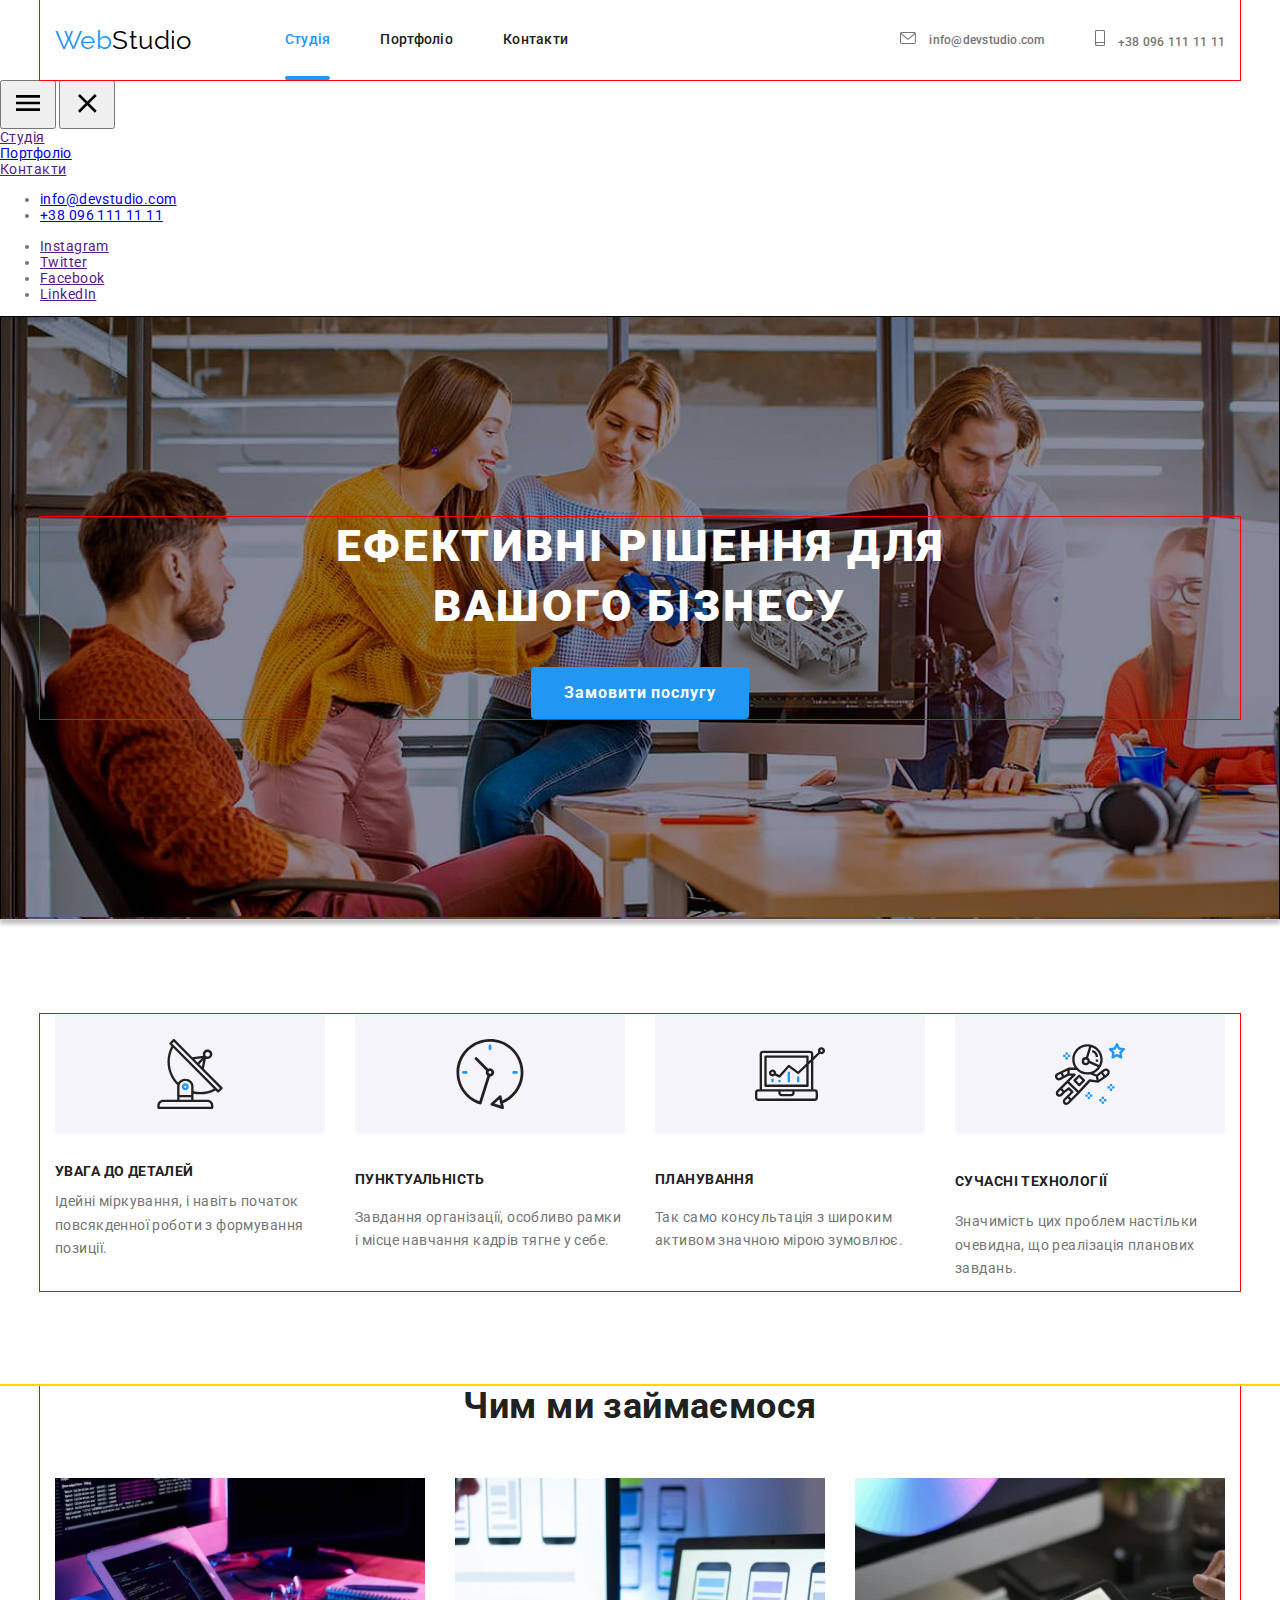
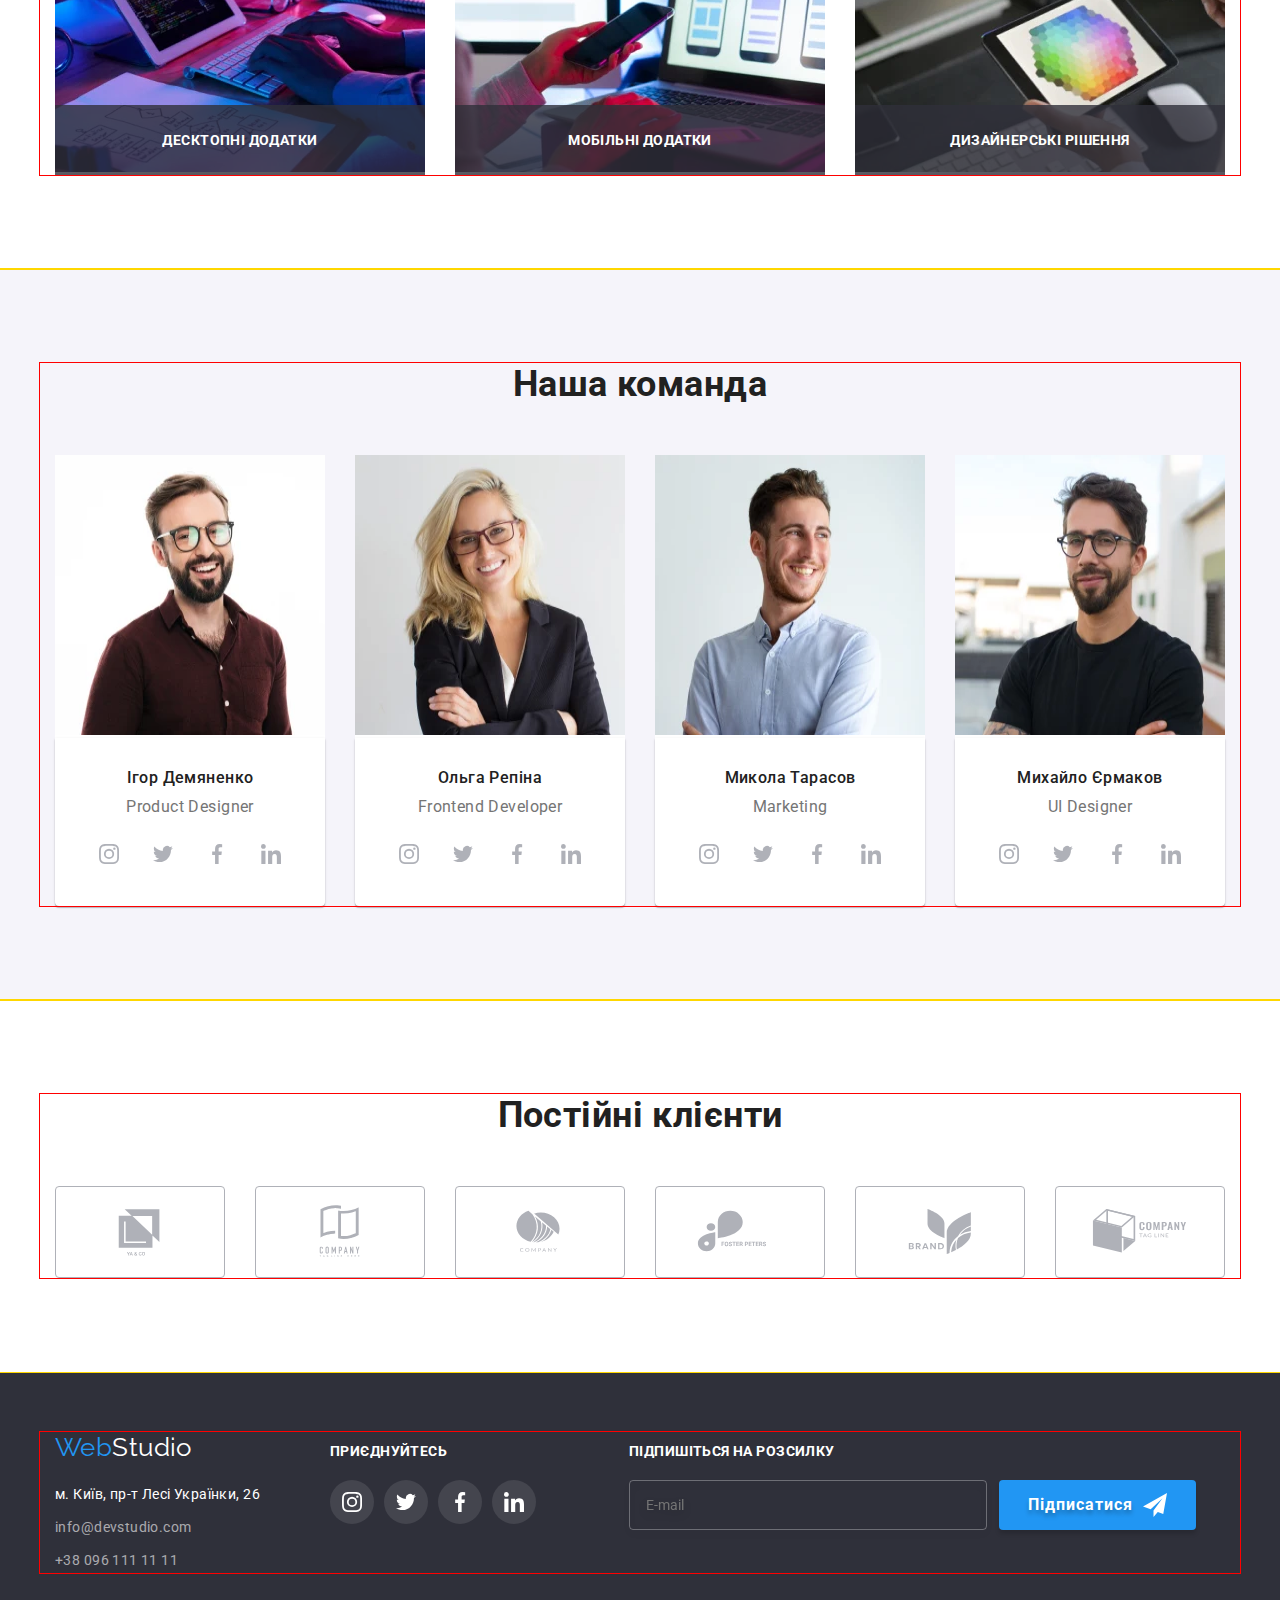
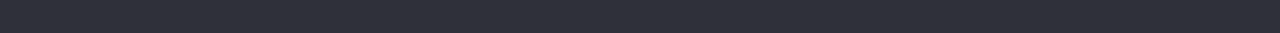
==== commit bf020bee: "add correct withaut menu" ====
--- a/index.html
+++ b/index.html
@@ -20,7 +20,7 @@
     <!-- Header -->
     <header class="header"> 
     <!-- Nav -->
-        <!-- <div class="container header__content"> 
+        <div class="container header__content"> 
             <nav class="header__nav">
                 <a href="./index.html" class="logo">Web<span class="logo__primary">Studio</span></a>
                 <ul class="header__nav-list list">
@@ -28,9 +28,9 @@
                     <li class="header__nav-item"><a href="./portfolio.html" class="header__nav-link">Портфоліо</a></li>
                     <li class="header__nav-item"><a href="" class="header__nav-link">Контакти</a></li>
                 </ul>
-            </nav> -->
+            </nav>
     <!-- Contact -->
-            <!-- <ul class="header__contact list">
+            <ul class="header__contact list">
                 <li class="header__contact-item">
                     <a href="mailto:info@devstudio.com" class="header__contact-link">
                         <svg class="header__contact-icon" width="16" height="12">
@@ -49,17 +49,56 @@
                 </li>
             </ul>                
         </div>
-    </header> -->
+
+
+        <div class="menu is-hidden">
+            <button class="menu_btn-open" type="button">
+                <svg class="menu-icon" width="40" height="40">
+                    <use href="./image/icons.svg#menu"></use>
+                </svg>
+            </button>
+            <button class="menu_btn-close" type="button"> 
+                <svg class="menu-icon" width="40" height="40">
+                    <use href="./image/icons.svg#menu-close"></use>
+                </svg>
+            </button>
+            <div class="menu__content">
+                <ul class="menu__list list">
+                    <li class="menu__item"><a href="" class="menu__link menu__link--current">Студія</a></li>
+                    <li class="menu__item"><a href="./portfolio.html" class="menu__link">Портфоліо</a></li>
+                    <li class="menu__item"><a href="" class="menu__link">Контакти</a></li>
+                </ul>
+                <ul>
+                    <li class="menu__contact-item">
+                        <a href="mailto:info@devstudio.com" class="menu__contact-link">
+                            info@devstudio.com
+                        </a>
+                    </li>
+                    <li class="menu__contact-item">
+                        <a href="tel:+380961111111" class="menu__contact-link">
+                            +38 096 111 11 11
+                        </a>
+                    </li>
+                </ul>
+                <ul>
+                    <li class="menu__social-item"><a class="menu__social-link" href="">Instagram</a>
+                    <li class="menu__social-item"><a class="menu__social-link" href="">Twitter</a>
+                    <li class="menu__social-item"><a class="menu__social-link" href="">Facebook</a>
+                    <li class="menu__social-item"><a class="menu__social-link" href="">LinkedIn</a>
+                </ul>
+            </div>
+        </div>
+    </header>
     <!-- Main -->
     <main>
     <!-- Sections -->
     <!-- Hero -->
-        <!-- <section class="hero hero__overlay">
+        <section class="hero hero__overlay">
             <div class="container">
                 <h1 class="hero__title">Ефективні рішення для вашого бізнесу</h1>
                 <button class="hero__btn" type="button" data-modal-open>Замовити послугу</button>
             </div>                    
-        </section> -->
+        </section>
     <!-- Features -->
         <section class="section features">
             <div class="container">
@@ -110,15 +149,39 @@
                 <h2 class="section__title">Чим ми займаємося</h2>
                 <ul class="works__list list">
                     <li class="works__list-item">
-                        <img class="works__list-img" src="./image/box1.jpg" alt="box1" width="370" height="294" />
+                        <picture>
+                            <!-- desktop screen -->
+                            <source media="(min-width: 1200px)" srcset="./image/works/works-01_lg.webp 1x, ./image/works/works-01_lg@2x.webp 2x"
+                                type="image/webp" />
+                            <source media="(min-width: 1200px)" srcset="./image/works/works-01_lg.jpg 1x, ./image/works/works-01_lg@2x.jpg 2x"
+                                type="image/jpg" />
+                            <img class="works__list-img" src="./image/works/works-01_lg.jp" alt="works1" width="370" height="294"
+                                loading="lazy" />
+                        </picture>
                         <h3 class="works__list-label">Десктопні додатки</h3>
                     </li>
                     <li class="works__list-item">
-                        <img class="works__list-img" src="./image/box2.jpg" alt="box2" width="370" height="294" />
+                        <picture>
+                            <!-- desktop screen -->
+                            <source media="(min-width: 1200px)" srcset="./image/works/works-02_lg.webp 1x, ./image/works/works-02_lg@2x.webp 2x"
+                                type="image/webp" />
+                            <source media="(min-width: 1200px)" srcset="./image/works/works-02_lg.jpg 1x, ./image/works/works-02_lg@2x.jpg 2x"
+                                type="image/jpg" />
+                            <img class="works__list-img" src="./image/works/works-02_lg.jp" alt="works2" width="370" height="294"
+                                oading="lazy" />
+                        </picture>
                         <h3 class="works__list-label">Мобільні додатки</h3>
                     </li>
                     <li class="works__list-item">
-                        <img class="works__list-img" src="./image/box3.jpg" alt="box3" width="370" height="294" />
+                        <picture>
+                            <!-- desktop screen -->
+                            <source media="(min-width: 1200px)" srcset="./image/works/works-03_lg.webp 1x, ./image/works/works-03_lg@2x.webp 2x"
+                                type="image/webp" />
+                            <source media="(min-width: 1200px)" srcset="./image/works/works-03_lg.jpg 1x, ./image/works/works-03_lg@2x.jpg 2x"
+                                type="image/jpg" />
+                            <img class="works__list-img" src="./image/works/works-03_lg.jp" alt="works3" width="370" height="294"
+                                oading="lazy" />
+                        </picture>
                         <h3 class="works__list-label">Дизайнерські рішення</h3>
                     </li>
                 </ul>
@@ -146,7 +209,7 @@
                                 type="image/webp" />
                             <source media="(max-width: 767px)" srcset="./image/teams/team-01_sm.jpg 1x, ./image/teams/team-01_sm@2x.jpg 2x"
                                 type="image/jpg" />
-                            <img class="team__list-img" src="./image/teams/team-01_sm.jpg" alt="teams 1" width="450" height="460" loading="lazy" />
+                            <img class="team__list-img" src="./image/teams/team-01_sm.jpg" alt="teams1" width="450" height="460" loading="lazy" />
                         </picture>
                         <div class="team__card">
                             <h3 class="team__card-name">Ігор Демяненко</h3>
@@ -200,7 +263,7 @@
                                 type="image/webp" />
                             <source media="(max-width: 767px)" srcset="./image/teams/team-02_sm.jpg 1x, ./image/teams/team-02_sm@2x.jpg 2x"
                                 type="image/jpg" />
-                            <img class="team__list-img" src="./image/teams/team-01_sm.jpg" alt="teams 1" width="450" height="460" loading="lazy" />
+                            <img class="team__list-img" src="./image/teams/team-02_sm.jpg" alt="teams2" width="450" height="460" loading="lazy" />
                         </picture>
                         <div class="team__card">
                             <h3 class="team__card-name">Ольга Репіна</h3>
@@ -254,7 +317,7 @@
                                 type="image/webp" />
                             <source media="(max-width: 767px)" srcset="./image/teams/team-03_sm.jpg 1x, ./image/teams/team-03_sm@2x.jpg 2x"
                                 type="image/jpg" />
-                            <img class="team__list-img" src="./image/teams/team-01_sm.jpg" alt="teams 1" width="450" height="460" loading="lazy" />
+                            <img class="team__list-img" src="./image/teams/team-03_sm.jpg" alt="teams3" width="450" height="460" loading="lazy" />
                         </picture>
                         <div class="team__card">
                             <h3 class="team__card-name">Микола Тарасов</h3>
@@ -308,7 +371,7 @@
                                 type="image/webp" />
                             <source media="(max-width: 767px)" srcset="./image/teams/team-04_sm.jpg 1x, ./image/teams/team-04_sm@2x.jpg 2x"
                                 type="image/jpg" />
-                            <img class="team__list-img" src="./image/teams/team-01_sm.jpg" alt="teams 1" width="450" height="460" loading="lazy" />
+                            <img class="team__list-img" src="./image/teams/team-04_sm.jpg" alt="teams4" width="450" height="460" loading="lazy" />
                         </picture>
                         <div class="team__card">
                             <h3 class="team__card-name">Михайло Єрмаков</h3>
@@ -460,7 +523,7 @@
     </footer>
 
     <!-- Modal window -->
-    <!-- <div class="backdrop is-hidden" data-modal>
+    <div class="backdrop is-hidden" data-modal>
         <div class="modal">
             <button class="modal__btn" type="button" data-modal-close>
                 <svg class="modal__btn-icon" width="18" height="18">
@@ -520,6 +583,6 @@
         </div>
     </div>
 
-    <script src="./js/modal.js"></script> -->
+    <script src="./js/modal.js"></script>
 </body>
 </html>--- a/css/main.min.css
+++ b/css/main.min.css
@@ -1 +1 @@
-/*! modern-normalize v1.1.0 | MIT License | https://github.com/sindresorhus/modern-normalize */*,::before,::after{-webkit-box-sizing:border-box;box-sizing:border-box}html{line-height:1.15;-webkit-text-size-adjust:100%;-moz-tab-size:4;-o-tab-size:4;tab-size:4}body{margin:0;font-family:system-ui,-apple-system,"Segoe UI",Roboto,Helvetica,Arial,sans-serif,"Apple Color Emoji","Segoe UI Emoji"}hr{height:0;color:inherit}abbr[title]{-webkit-text-decoration:underline dotted;text-decoration:underline dotted}b,strong{font-weight:bolder}code,kbd,samp,pre{font-family:ui-monospace,SFMono-Regular,Consolas,"Liberation Mono",Menlo,monospace;font-size:1em}small{font-size:80%}sub,sup{font-size:75%;line-height:0;position:relative;vertical-align:baseline}sub{bottom:-0.25em}sup{top:-0.5em}table{text-indent:0;border-color:inherit}button,input,optgroup,select,textarea{font-family:inherit;font-size:100%;line-height:1.15;margin:0}button,select{text-transform:none}button,[type=button],[type=reset],[type=submit]{-webkit-appearance:button}::-moz-focus-inner{border-style:none;padding:0}:-moz-focusring{outline:1px dotted ButtonText}:-moz-ui-invalid{box-shadow:none}legend{padding:0}progress{vertical-align:baseline}::-webkit-inner-spin-button,::-webkit-outer-spin-button{height:auto}[type=search]{-webkit-appearance:textfield;outline-offset:-2px}::-webkit-search-decoration{-webkit-appearance:none}::-webkit-file-upload-button{-webkit-appearance:button;font:inherit}summary{display:list-item}:root{--primari-text-color: #757575;--title-text-color: #212121;--accent-color: #2196F3;--primary-white-color: #FFFFFF;--secondary-white-color: rgba(255, 255, 255, 0.6);--anim-slov: 250ms cubic-bezier(0.4, 0, 0.2, 1)}.visually-hidden{position:absolute;width:1px;height:1px;margin:-1px;border:0;padding:0;white-space:nowrap;-webkit-clip-path:inset(100%);clip-path:inset(100%);clip:rect(0 0 0 0);overflow:hidden}body{background-color:var(--primary-white-color);color:var(--primari-text-color);font-family:Roboto,sans-serif;font-size:14px;letter-spacing:.03em}html{-webkit-box-sizing:border-box;box-sizing:border-box}*,*::after,*::before{-webkit-box-sizing:inherit;box-sizing:inherit}.list{margin:0;padding:0;list-style:none}.img{display:block;max-width:100%;height:auto}.container{margin-left:auto;margin-right:auto;padding-left:15px;padding-right:15px;outline:1px solid red}@media screen and (min-width: 480px){.container{width:480px}}@media screen and (min-width: 768px){.container{width:768px}}@media screen and (min-width: 1200px){.container{width:1200px}}.section{padding-top:60px;padding-bottom:60px;outline:1px solid gold}@media screen and (min-width: 1200px){.section{padding-top:94px;padding-bottom:94px}}.section__title{margin-top:0;margin-bottom:30px;color:var(--title-text-color);font-weight:700;font-size:28px;line-height:1.17;text-align:center}@media screen and (min-width: 1200px){.section__title{font-size:36px;margin-bottom:50px}}.logo{color:var(--accent-color);font-family:Raleway,sans-serif;font-size:26px;line-height:1.19;text-decoration:none}.logo__primary{color:#000}.logo__secondary{color:var(--primary-white-color)}.project__btn{display:-webkit-box;display:-ms-flexbox;display:flex;-webkit-box-pack:center;-ms-flex-pack:center;justify-content:center;margin-bottom:50px;gap:8px}.project__btn-primary{border-radius:4px;padding:6px 22px;min-width:73px;border:1px solid rgba(0,0,0,0);background-color:var(--accent-color);color:var(--primary-white-color);cursor:pointer;font-weight:500;font-size:16px;line-height:1.62}.project__btn-secondary{border-radius:4px;padding:6px 22px;min-width:103px;border:1px solid rgba(0,0,0,0);background-color:#f5f4fa;color:var(--title-text-color);cursor:pointer;font-weight:500;font-size:16px;line-height:1.62;-webkit-transition:color var(--anim-slov),background-color var(--anim-slov),-webkit-box-shadow var(--anim-slov);transition:color var(--anim-slov),background-color var(--anim-slov),-webkit-box-shadow var(--anim-slov);transition:color var(--anim-slov),background-color var(--anim-slov),box-shadow var(--anim-slov);transition:color var(--anim-slov),background-color var(--anim-slov),box-shadow var(--anim-slov),-webkit-box-shadow var(--anim-slov)}.project__btn-secondary:hover,.project__btn-secondary:focus{background-color:var(--accent-color);color:var(--primary-white-color);-webkit-box-shadow:0px 4px 4px rgba(0,0,0,.25);box-shadow:0px 4px 4px rgba(0,0,0,.25)}@media screen and (min-width: 1200px){.footer__newssub-form{margin-top:12px;margin-left:93px;width:570px;height:86px}}.footer__newssub-title{margin-top:0px;margin-bottom:20px;font-size:14px;line-height:1.14;letter-spacing:.03em;text-transform:uppercase;color:var(--primary-white-color)}@media screen and (min-width: 1200px){.footer__newssub-area{display:-webkit-box;display:-ms-flexbox;display:flex;gap:12px}}.footer__newssub-field{border:1px solid rgba(255,255,255,.3);-webkit-filter:drop-shadow(0px 4px 4px rgba(0, 0, 0, 0.15));filter:drop-shadow(0px 4px 4px rgba(0, 0, 0, 0.15));border-radius:4px}@media screen and (min-width: 480px){.footer__newssub-field{width:450px;height:50px}}@media screen and (min-width: 1200px){.footer__newssub-field{width:358px;height:50px;margin:0}}.footer__newssub-input{background-color:rgba(0,0,0,0);padding-left:16px;outline:rgba(0,0,0,0);color:rgba(255,255,255,.6)}@media screen and (min-width: 480px){.footer__newssub-input{width:450px;height:50px}}@media screen and (min-width: 1200px){.footer__newssub-input{width:358px;height:50px}}.footer__newssub-btn{cursor:pointer;pointer-events:initial;height:50px;font-style:normal;font-weight:700;font-size:16px;line-height:1.88;text-align:center;letter-spacing:.06em;text-shadow:0px 4px 4px rgba(0,0,0,.25);color:var(--primary-white-color);background-color:var(--accent-color);border:1px solid rgba(0,0,0,0);-webkit-box-shadow:0px 4px 4px rgba(0,0,0,.15);box-shadow:0px 4px 4px rgba(0,0,0,.15);border-radius:4px;display:-webkit-box;display:-ms-flexbox;display:flex;-webkit-box-align:center;-ms-flex-align:center;align-items:center;gap:10px;padding:10px 28px}@media screen and (min-width: 480px){.footer__newssub-btn{margin-top:20px;margin-right:auto;margin-left:auto}}@media screen and (min-width: 1200px){.footer__newssub-btn{margin-top:0}}.backdrop{position:fixed;top:0;left:0;width:100%;height:100%;background-color:rgba(0,0,0,.25);z-index:100;opacity:1;pointer-events:initial;-webkit-transform:translate(-50% -50%) scale(1);transform:translate(-50% -50%) scale(1);-webkit-transition:all transform 250ms cubic-bezier(0.4, 0, 0.2, 1);transition:all transform 250ms cubic-bezier(0.4, 0, 0.2, 1)}.backdrop.is-hidden{opacity:0;pointer-events:none}.modal{position:absolute;top:50%;left:50%;min-height:581px;min-width:528px;padding:15px;background-color:var(--primary-white-color);-webkit-transform:translate(-50%, -50%) scale(1);transform:translate(-50%, -50%) scale(1);-webkit-transition:-webkit-transform 250ms cubic-bezier(0.4, 0, 0.2, 1);transition:-webkit-transform 250ms cubic-bezier(0.4, 0, 0.2, 1);transition:transform 250ms cubic-bezier(0.4, 0, 0.2, 1);transition:transform 250ms cubic-bezier(0.4, 0, 0.2, 1), -webkit-transform 250ms cubic-bezier(0.4, 0, 0.2, 1);border-radius:4px 0px,4px rgba(0,0,0,.25);-webkit-box-shadow:0px 4px 4px 0px rgba(0,0,0,.2509803922);box-shadow:0px 4px 4px 0px rgba(0,0,0,.2509803922)}.backdrop.is-hidden .modal{-webkit-transform:translate(-50%, -50%) scale(0.2);transform:translate(-50%, -50%) scale(0.2);-webkit-transition:-webkit-transform 250ms cubic-bezier(0.4, 0, 0.2, 1);transition:-webkit-transform 250ms cubic-bezier(0.4, 0, 0.2, 1);transition:transform 250ms cubic-bezier(0.4, 0, 0.2, 1);transition:transform 250ms cubic-bezier(0.4, 0, 0.2, 1), -webkit-transform 250ms cubic-bezier(0.4, 0, 0.2, 1)}.modal__btn{position:absolute;top:8px;right:8px;width:30px;height:30px;-webkit-box-align:center;-ms-flex-align:center;align-items:center;-webkit-box-pack:center;-ms-flex-pack:center;justify-content:center;background-color:var(--primary-white-color);border-radius:50%;border:1px solid rgba(0,0,0,.1019607843);padding:5px}.modal__btn-icon{display:inline-block;-ms-flex-negative:0;flex-shrink:0;-webkit-transition:fill var(--anim-slov);transition:fill var(--anim-slov)}.modal__btn-icon:hover{fill:var(--accent-color)}label{display:block;margin:0 auto}.subscription__title{margin-top:40px;margin-bottom:12px;font-size:20px;line-height:1.15;text-align:center;letter-spacing:.03em;color:var(--title-text-color)}.subscription__form{width:528px;height:581px}.subscription__group{width:448px;height:342px;margin-left:40px;margin-right:40px;margin-bottom:20px}.subscription__field{position:relative;display:-webkit-box;display:-ms-flexbox;display:flex;-webkit-box-orient:vertical;-webkit-box-direction:normal;-ms-flex-direction:column;flex-direction:column;margin-bottom:10px}.subscription__field:last-child{margin-bottom:0px}.subscription__name{font-size:12px;line-height:1.17;letter-spacing:.01em;color:var(--primari-text-color);margin-bottom:4px}.subscription__input{display:inline-block;width:100%;height:40px;padding-left:42px;font-family:inherit;border:1px solid rgba(33,33,33,.2);border-radius:4px;outline:rgba(0,0,0,0);-webkit-transition:border var(--anim-slov);transition:border var(--anim-slov)}.subscription__input:focus{border:1px solid var(--accent-color);border-radius:4px}.subscription__input:focus,.subscription__textarea:focus{border:1px solid var(--accent-color);border-radius:4px}.subscription__input:focus+.subscription__input-icon{fill:var(--accent-color)}.subscription__input-icon{position:absolute;display:inline-block;-ms-flex-negative:0;flex-shrink:0;top:29px;left:12px;-webkit-transition:fill var(--anim-slov);transition:fill var(--anim-slov)}.subscription__textarea{display:inline-block;resize:none;width:448px;height:120px;padding:12px 16px;font-size:12px;line-height:14px;letter-spacing:.01em;color:rgba(117,117,117,.5);border:1px solid rgba(33,33,33,.2);border-radius:4px;outline:rgba(0,0,0,0);-webkit-transition:border var(--anim-slov);transition:border var(--anim-slov)}.subscription__textarea:focus{border:1px solid var(--accent-color);border-radius:4px}.subscription__contract-flied{display:-webkit-box;display:-ms-flexbox;display:flex;-webkit-box-pack:center;-ms-flex-pack:center;justify-content:center;-webkit-box-align:center;-ms-flex-align:center;align-items:center;gap:7px;margin-top:20px;margin-bottom:30px}.subscription__contract-check{display:-webkit-inline-box;display:-ms-inline-flexbox;display:inline-flex;-webkit-box-align:center;-ms-flex-align:center;align-items:center;-webkit-box-pack:center;-ms-flex-pack:center;justify-content:center;width:16px;height:15px;outline:2px solid #000;outline-offset:-2px;border-radius:2px;-webkit-transition:outline var(--anim-slov),background-color var(--anim-slov);transition:outline var(--anim-slov),background-color var(--anim-slov)}.subscription__contract-input:checked+.subscription__contract-check{outline:var(--accent-color);background-color:var(--accent-color)}.subscription__contract{line-height:1.71;letter-spacing:.03em}.subscription__contract-name{color:var(--accent-color);line-height:1.71;letter-spacing:.03em}.subscription__form-btn{display:-webkit-box;display:-ms-flexbox;display:flex;-webkit-box-align:center;-ms-flex-align:center;align-items:center;text-align:center;font-family:inherit;cursor:pointer;margin-bottom:40px;margin-left:auto;margin-right:auto;font-style:normal;font-weight:700;font-size:16px;line-height:1.88;letter-spacing:.06em;color:var(--primary-white-color);background-color:var(--accent-color);border:1px solid rgba(0,0,0,0);border-radius:4px;-webkit-box-shadow:0px 4px 4px 0px rgba(0,0,0,.25);box-shadow:0px 4px 4px 0px rgba(0,0,0,.25);padding:10px 52px}.header__content{display:-webkit-box;display:-ms-flexbox;display:flex}.header__nav{display:-webkit-box;display:-ms-flexbox;display:flex;-webkit-box-align:center;-ms-flex-align:center;align-items:center}.header__nav-list{display:-webkit-box;display:-ms-flexbox;display:flex;margin-left:93px;gap:50px}.header__nav-link{display:block;position:relative;color:var(--title-text-color);font-weight:500;line-height:1.14;letter-spacing:.02em;text-decoration:none;padding-top:32px;padding-bottom:32px}.header__nav-link:hover,.header__nav-link:focus{color:var(--accent-color)}.header__nav-link--current{color:var(--accent-color);-webkit-transition:color var(--anim-slov);transition:color var(--anim-slov)}.header__nav-link--current::after{position:absolute;content:"";width:100%;height:4px;left:0;bottom:0;background-color:var(--accent-color);border-radius:4px}.header__contact{display:-webkit-box;display:-ms-flexbox;display:flex;margin-left:auto;gap:50px}.header__contact-item{display:-webkit-box;display:-ms-flexbox;display:flex;-webkit-box-align:center;-ms-flex-align:center;align-items:center}.header__contact-link{color:var(--primari-text-color);font-weight:500;line-height:1.14;letter-spacing:.02em;text-decoration:none;-webkit-transition:color var(--anim-slov);transition:color var(--anim-slov)}.header__contact-link:hover,.header__contact-link:focus{color:var(--accent-color)}.header__contact-icon{fill:currentColor;margin-right:10px}.hero{padding:200px 0}.hero__title{margin-top:0;margin-bottom:30px;margin-left:auto;margin-right:auto;width:696px;text-align:center;color:var(--primary-white-color);font-weight:900;font-size:44px;line-height:1.36;letter-spacing:.06em;text-transform:uppercase}.hero__overlay{min-width:1600px;margin-left:auto;margin-right:auto;background-image:url("../image/overlay.png"),url("../image/hero.jpg"),url("../image/bg.png");border:1px solid #000;-webkit-box-shadow:0px 4px 4px rgba(0,0,0,.25);box-shadow:0px 4px 4px rgba(0,0,0,.25)}.hero__btn{margin-left:auto;margin-right:auto;border-radius:4px;padding:10px 32px;border:1px solid rgba(0,0,0,0);background-color:var(--accent-color);color:var(--primary-white-color);font-family:inherit;cursor:pointer;font-weight:700;font-size:16px;line-height:1.88;display:-webkit-box;display:-ms-flexbox;display:flex;-webkit-box-align:center;-ms-flex-align:center;align-items:center;letter-spacing:.06em}@media screen and (min-width: 768px){.feature__list{display:-webkit-box;display:-ms-flexbox;display:flex;-ms-flex-wrap:wrap;flex-wrap:wrap;gap:30px}}@media screen and (min-width: 1200px){.feature__list{display:-webkit-box;display:-ms-flexbox;display:flex;gap:30px}}.feature__list-item{margin-bottom:30px}.feature__list-item:last-child{margin-bottom:0px}@media screen and (min-width: 768px){.feature__list-item{display:-webkit-box;display:-ms-flexbox;display:flex;-ms-flex-wrap:wrap;flex-wrap:wrap;width:calc((100% - 30px)/2)}}@media screen and (min-width: 1200px){.feature__list-item{display:-webkit-box;display:-ms-flexbox;display:flex;width:calc((100% - 90px)/4)}}.feature__list-card{background-color:#f5f4fa;border-radius:4px;height:120px;display:-webkit-box;display:-ms-flexbox;display:flex;-webkit-box-pack:center;-ms-flex-pack:center;justify-content:center;-webkit-box-align:center;-ms-flex-align:center;align-items:center}@media screen and (min-width: 480px){.feature__list-card{width:450px}}@media screen and (min-width: 768px){.feature__list-card{width:354px}}@media screen and (min-width: 1200px){.feature__list-card{width:270px}}.feature__list-name{margin:0;margin-top:30px;margin-bottom:10px;color:var(--title-text-color);font-size:14px;line-height:1.14;text-transform:uppercase}.feature__list-text{margin-top:0;margin-bottom:0;line-height:1.71}@media screen and (min-width: 480px){.works{display:none}}@media screen and (min-width: 1200px){.works{display:-webkit-box;display:-ms-flexbox;display:flex;padding-top:0}}@media screen and (min-width: 1200px){.works__list{display:-webkit-box;display:-ms-flexbox;display:flex;gap:30px}}@media screen and (min-width: 1200px){.works__list-item{position:relative;overflow:hidden;width:370px}}@media screen and (min-width: 1200px){.works__list-label{position:absolute;font-weight:700;font-size:14px;text-align:center;letter-spacing:.03em;text-transform:uppercase;color:var(--primary-white-color);background-color:rgba(47,48,58,.8);padding-top:27px;padding-bottom:27px;margin:0;bottom:0;left:0;width:100%}}.team{background-color:#f5f4fa}@media screen and (min-width: 768px){.team__list{display:-webkit-box;display:-ms-flexbox;display:flex;-ms-flex-wrap:wrap;flex-wrap:wrap;gap:30px}}.team__list-item{background-color:var(--primary-white-color)}@media screen and (max-width: 767.98px){.team__list-item{margin-bottom:30px}}@media screen and (min-width: 768px){.team__list-item{width:calc((100% - 30px)/2)}}@media screen and (min-width: 1200px){.team__list-item{width:calc((100% - 90px)/4)}}@media screen and (min-width: 768px){.team__list-img{width:354px;height:374px}}@media screen and (min-width: 1200px){.team__list-img{width:270px;height:280px}}.team__card{-webkit-box-shadow:0px 1px 3px rgba(0,0,0,.12),0px 1px 1px rgba(0,0,0,.14),0px 2px 1px rgba(0,0,0,.2);box-shadow:0px 1px 3px rgba(0,0,0,.12),0px 1px 1px rgba(0,0,0,.14),0px 2px 1px rgba(0,0,0,.2);border-radius:0px 0px 4px 4px;padding-top:30px;padding-bottom:30px}.team__card-name{margin-top:0;margin-bottom:10px;color:var(--title-text-color);font-weight:500;font-size:16px;line-height:1.19;text-align:center}.team__card-description{margin-top:0;margin-bottom:0;font-size:16px;line-height:1.19;text-align:center}.team__social{display:-webkit-box;display:-ms-flexbox;display:flex;margin-top:16px;margin-left:122px;margin-right:122px;gap:10px}@media screen and (min-width: 768px){.team__social{margin-left:74px;margin-right:74px}}@media screen and (min-width: 1200px){.team__social{margin-left:32px;margin-right:32px}}.team__social-link{display:-webkit-inline-box;display:-ms-inline-flexbox;display:inline-flex;-webkit-box-align:center;-ms-flex-align:center;align-items:center;-webkit-box-pack:center;-ms-flex-pack:center;justify-content:center;width:44px;height:44px;background-color:var(--primary-white-color);border-radius:50%;fill:#afb1b8;-webkit-transition:fill var(--anim-slov),background-color var(--anim-slov);transition:fill var(--anim-slov),background-color var(--anim-slov)}.team__social-link:hover{background-color:var(--accent-color);fill:var(--primary-white-color)}.team__social-icon{display:inline-block;-ms-flex-negative:0;flex-shrink:0}.clients__list{display:-webkit-box;display:-ms-flexbox;display:flex;-ms-flex-wrap:wrap;flex-wrap:wrap;gap:30px}.clients__list-item{display:-webkit-box;display:-ms-flexbox;display:flex;-webkit-box-align:center;-ms-flex-align:center;align-items:center;-webkit-box-pack:center;-ms-flex-pack:center;justify-content:center;width:210px;height:92px;fill:#afb1b8;border:1px solid #afb1b8;border-radius:4px;-webkit-transition:fill var(--anim-slov),border var(--anim-slov);transition:fill var(--anim-slov),border var(--anim-slov)}@media screen and (min-width: 768px){.clients__list-item{width:226px}}@media screen and (min-width: 1200px){.clients__list-item{width:170px}}.clients__list-item:hover{fill:var(--accent-color);border:1px solid var(--accent-color)}.project__card{display:-webkit-box;display:-ms-flexbox;display:flex;-ms-flex-wrap:wrap;flex-wrap:wrap;gap:30px;background-color:var(--primary-white-color)}.project__card-item{width:calc((100% - 60px)/3);-webkit-transition:color var(--anim-slov);transition:color var(--anim-slov)}.project__card-item:hover,.project__card-item:focus{cursor:pointer;-webkit-box-shadow:0px 1px 1px rgba(0,0,0,.12),0px 4px 4px rgba(0,0,0,.06),1px 4px 6px rgba(0,0,0,.16);box-shadow:0px 1px 1px rgba(0,0,0,.12),0px 4px 4px rgba(0,0,0,.06),1px 4px 6px rgba(0,0,0,.16)}.project__card-item:hover .project__card-overlay,.project__card-item:focus .project__card-overlay{-webkit-transform:translate(0);transform:translate(0)}.project__card-trum{position:relative;overflow:hidden}.project__card-overlay{position:absolute;bottom:0;left:0;width:100%;height:100%;background-color:rgba(33,150,243,.9);margin:0;padding:63px 24px;font-size:18px;line-height:1.56;letter-spacing:.03em;color:var(--primary-white-color);-webkit-transform:translatey(100%);transform:translatey(100%);-webkit-transition:-webkit-transform var(--anim-slov);transition:-webkit-transform var(--anim-slov);transition:transform var(--anim-slov);transition:transform var(--anim-slov), -webkit-transform var(--anim-slov)}.project__card-content{border:1px solid #eee;border-top:rgba(0,0,0,0);padding:20px 24px}.project__card-name{margin-top:0;margin-bottom:4px;color:var(--title-text-color);font-size:18px;line-height:2;letter-spacing:.06em}.project__card-position{margin-top:0;margin-bottom:0;font-size:16px;line-height:1.88}.footer{padding-top:60px;padding-bottom:60px;background-color:#2f303a}@media screen and (max-width: 767.98px){.footer__contact{text-align:center}}@media screen and (min-width: 768px)and (max-width: 1199.98px){.footer__contact{text-align:center}}@media screen and (min-width: 1200px){.footer__contact{display:-webkit-box;display:-ms-flexbox;display:flex;-webkit-box-align:stretch;-ms-flex-align:stretch;align-items:stretch}}@media screen and (min-width: 768px){.footer__contact-join{display:-webkit-box;display:-ms-flexbox;display:flex;-ms-flex-pack:distribute;justify-content:space-around;margin-bottom:60px}}@media screen and (min-width: 1200px){.footer__contact-join{display:-webkit-box;display:-ms-flexbox;display:flex;-webkit-box-align:stretch;-ms-flex-align:stretch;align-items:stretch;margin-bottom:0}}.footer__contact-info{margin-top:20px}.footer__contact-item{margin-bottom:8px}.footer__contact-item:last-child{margin-bottom:0}@media screen and (min-width: 1200px){.footer__contact-item{margin-bottom:9px}}.footer__contact-link{color:var(--primary-white-color);line-height:1.71;font-style:normal;text-decoration:none}.footer__contact-link--current{color:var(--secondary-white-color);-webkit-transition:color var(--anim-slov);transition:color var(--anim-slov)}.footer__contact-link--current:hover,.footer__contact-link--current:focus{color:var(--accent-color)}@media screen and (min-width: 480px){.footer__join{margin-top:60px;margin-bottom:60px}}@media screen and (min-width: 768px){.footer__join{margin-top:5px;margin-bottom:0}}@media screen and (min-width: 1200px){.footer__join{margin-top:12px;margin-left:70px;width:206px;height:80px}}.footer__join-name{font-size:14px;line-height:1.14;letter-spacing:.03em;text-transform:uppercase;color:var(--primary-white-color);margin-top:0;margin-bottom:20px}.footer__social-list{gap:10px}@media screen and (min-width: 480px){.footer__social-list{display:-webkit-box;display:-ms-flexbox;display:flex;-webkit-box-pack:center;-ms-flex-pack:center;justify-content:center}}@media screen and (min-width: 1200px){.footer__social-list{display:-webkit-box;display:-ms-flexbox;display:flex}}.footer__social-link{display:-webkit-box;display:-ms-flexbox;display:flex;-webkit-box-align:center;-ms-flex-align:center;align-items:center;-webkit-box-pack:center;-ms-flex-pack:center;justify-content:center;width:44px;height:44px;background-color:rgba(255,255,255,.1);border-radius:50%;fill:var(--primary-white-color);-webkit-transition:background-color var(--anim-slov);transition:background-color var(--anim-slov)}.footer__social-link:hover,.footer__social-link:focus{background-color:var(--accent-color)}.footer__social-icon{display:inline-block;-ms-flex-negative:0;flex-shrink:0}/*# sourceMappingURL=main.min.css.map */+/*! modern-normalize v1.1.0 | MIT License | https://github.com/sindresorhus/modern-normalize */*,::before,::after{-webkit-box-sizing:border-box;box-sizing:border-box}html{line-height:1.15;-webkit-text-size-adjust:100%;-moz-tab-size:4;-o-tab-size:4;tab-size:4}body{margin:0;font-family:system-ui,-apple-system,"Segoe UI",Roboto,Helvetica,Arial,sans-serif,"Apple Color Emoji","Segoe UI Emoji"}hr{height:0;color:inherit}abbr[title]{-webkit-text-decoration:underline dotted;text-decoration:underline dotted}b,strong{font-weight:bolder}code,kbd,samp,pre{font-family:ui-monospace,SFMono-Regular,Consolas,"Liberation Mono",Menlo,monospace;font-size:1em}small{font-size:80%}sub,sup{font-size:75%;line-height:0;position:relative;vertical-align:baseline}sub{bottom:-0.25em}sup{top:-0.5em}table{text-indent:0;border-color:inherit}button,input,optgroup,select,textarea{font-family:inherit;font-size:100%;line-height:1.15;margin:0}button,select{text-transform:none}button,[type=button],[type=reset],[type=submit]{-webkit-appearance:button}::-moz-focus-inner{border-style:none;padding:0}:-moz-focusring{outline:1px dotted ButtonText}:-moz-ui-invalid{box-shadow:none}legend{padding:0}progress{vertical-align:baseline}::-webkit-inner-spin-button,::-webkit-outer-spin-button{height:auto}[type=search]{-webkit-appearance:textfield;outline-offset:-2px}::-webkit-search-decoration{-webkit-appearance:none}::-webkit-file-upload-button{-webkit-appearance:button;font:inherit}summary{display:list-item}:root{--primari-text-color: #757575;--title-text-color: #212121;--accent-color: #2196F3;--primary-white-color: #FFFFFF;--secondary-white-color: rgba(255, 255, 255, 0.6);--anim-slov: 250ms cubic-bezier(0.4, 0, 0.2, 1)}.visually-hidden{position:absolute;width:1px;height:1px;margin:-1px;border:0;padding:0;white-space:nowrap;-webkit-clip-path:inset(100%);clip-path:inset(100%);clip:rect(0 0 0 0);overflow:hidden}body{background-color:var(--primary-white-color);color:var(--primari-text-color);font-family:Roboto,sans-serif;font-size:14px;letter-spacing:.03em}html{-webkit-box-sizing:border-box;box-sizing:border-box}*,*::after,*::before{-webkit-box-sizing:inherit;box-sizing:inherit}.list{margin:0;padding:0;list-style:none}.img{display:block;max-width:100%;height:auto}.container{margin-left:auto;margin-right:auto;padding-left:15px;padding-right:15px;outline:1px solid red}@media screen and (min-width: 480px){.container{width:480px}}@media screen and (min-width: 768px){.container{width:768px}}@media screen and (min-width: 1200px){.container{width:1200px}}.section{padding-top:60px;padding-bottom:60px;outline:1px solid gold}@media screen and (min-width: 1200px){.section{padding-top:94px;padding-bottom:94px}}.section__title{margin-top:0;margin-bottom:30px;color:var(--title-text-color);font-weight:700;font-size:28px;line-height:1.17;text-align:center}@media screen and (min-width: 1200px){.section__title{font-size:36px;margin-bottom:50px}}.logo{color:var(--accent-color);font-family:Raleway,sans-serif;font-size:26px;line-height:1.19;text-decoration:none}.logo__primary{color:#000}.logo__secondary{color:var(--primary-white-color)}.project__btn{display:-webkit-box;display:-ms-flexbox;display:flex;-ms-flex-wrap:wrap;flex-wrap:wrap;margin-bottom:50px;gap:8px}@media screen and (min-width: 480px){.project__btn{-ms-flex-wrap:wrap;flex-wrap:wrap}}@media screen and (min-width: 768px){.project__btn{-webkit-box-pack:center;-ms-flex-pack:center;justify-content:center}}.project__btn-primary{border-radius:4px;padding:6px 22px;min-width:73px;border:1px solid rgba(0,0,0,0);background-color:var(--accent-color);color:var(--primary-white-color);cursor:pointer;font-weight:500;font-size:16px;line-height:1.62}.project__btn-secondary{border-radius:4px;padding:6px 22px;min-width:103px;border:1px solid rgba(0,0,0,0);background-color:#f5f4fa;color:var(--title-text-color);cursor:pointer;font-weight:500;font-size:16px;line-height:1.62;-webkit-transition:color var(--anim-slov),background-color var(--anim-slov),-webkit-box-shadow var(--anim-slov);transition:color var(--anim-slov),background-color var(--anim-slov),-webkit-box-shadow var(--anim-slov);transition:color var(--anim-slov),background-color var(--anim-slov),box-shadow var(--anim-slov);transition:color var(--anim-slov),background-color var(--anim-slov),box-shadow var(--anim-slov),-webkit-box-shadow var(--anim-slov)}.project__btn-secondary:hover,.project__btn-secondary:focus{background-color:var(--accent-color);color:var(--primary-white-color);-webkit-box-shadow:0px 4px 4px rgba(0,0,0,.25);box-shadow:0px 4px 4px rgba(0,0,0,.25)}@media screen and (min-width: 1200px){.footer__newssub-form{margin-top:12px;margin-left:93px}}.footer__newssub-title{margin-top:0px;margin-bottom:20px;font-size:14px;line-height:1.14;letter-spacing:.03em;text-transform:uppercase;color:var(--primary-white-color)}@media screen and (min-width: 1200px){.footer__newssub-area{display:-webkit-box;display:-ms-flexbox;display:flex;gap:12px}}.footer__newssub-input{border:1px solid rgba(255,255,255,.3);-webkit-filter:drop-shadow(0px 4px 4px rgba(0, 0, 0, 0.15));filter:drop-shadow(0px 4px 4px rgba(0, 0, 0, 0.15));border-radius:4px;width:100%;background-color:rgba(0,0,0,0);padding-left:16px;outline:rgba(0,0,0,0);color:rgba(255,255,255,.6)}@media screen and (min-width: 480px){.footer__newssub-input{width:450px;height:50px}}@media screen and (min-width: 1200px){.footer__newssub-input{width:358px;height:50px;margin:0}}.footer__newssub-btn{cursor:pointer;pointer-events:initial;height:50px;font-style:normal;font-weight:700;font-size:16px;line-height:1.88;text-align:center;letter-spacing:.06em;text-shadow:0px 4px 4px rgba(0,0,0,.25);color:var(--primary-white-color);background-color:var(--accent-color);border:1px solid rgba(0,0,0,0);-webkit-box-shadow:0px 4px 4px rgba(0,0,0,.15);box-shadow:0px 4px 4px rgba(0,0,0,.15);border-radius:4px;display:-webkit-box;display:-ms-flexbox;display:flex;-webkit-box-align:center;-ms-flex-align:center;align-items:center;gap:10px;padding:10px 28px}@media screen and (min-width: 480px){.footer__newssub-btn{margin-top:20px;margin-right:auto;margin-left:auto}}@media screen and (min-width: 1200px){.footer__newssub-btn{margin-top:0}}.backdrop{position:fixed;top:0;left:0;width:100%;height:100%;background-color:rgba(0,0,0,.25);z-index:100;opacity:1;pointer-events:initial;-webkit-transform:translate(-50% -50%) scale(1);transform:translate(-50% -50%) scale(1);-webkit-transition:all transform 250ms cubic-bezier(0.4, 0, 0.2, 1);transition:all transform 250ms cubic-bezier(0.4, 0, 0.2, 1)}.backdrop.is-hidden{opacity:0;pointer-events:none}.modal{position:absolute;top:50%;left:50%;padding:15px;background-color:var(--primary-white-color);-webkit-transform:translate(-50%, -50%) scale(1);transform:translate(-50%, -50%) scale(1);-webkit-transition:-webkit-transform 250ms cubic-bezier(0.4, 0, 0.2, 1);transition:-webkit-transform 250ms cubic-bezier(0.4, 0, 0.2, 1);transition:transform 250ms cubic-bezier(0.4, 0, 0.2, 1);transition:transform 250ms cubic-bezier(0.4, 0, 0.2, 1), -webkit-transform 250ms cubic-bezier(0.4, 0, 0.2, 1);border-radius:4px 0px,4px rgba(0,0,0,.25);-webkit-box-shadow:0px 4px 4px 0px rgba(0,0,0,.2509803922);box-shadow:0px 4px 4px 0px rgba(0,0,0,.2509803922)}@media screen and (min-width: 480px){.modal{mheight:609px;width:450px}}@media screen and (min-width: 1200px){.modal{min-height:581px;min-width:528px}}.backdrop.is-hidden .modal{-webkit-transform:translate(-50%, -50%) scale(0.2);transform:translate(-50%, -50%) scale(0.2);-webkit-transition:-webkit-transform 250ms cubic-bezier(0.4, 0, 0.2, 1);transition:-webkit-transform 250ms cubic-bezier(0.4, 0, 0.2, 1);transition:transform 250ms cubic-bezier(0.4, 0, 0.2, 1);transition:transform 250ms cubic-bezier(0.4, 0, 0.2, 1), -webkit-transform 250ms cubic-bezier(0.4, 0, 0.2, 1)}.modal__btn{position:absolute;top:8px;right:8px;width:30px;height:30px;-webkit-box-align:center;-ms-flex-align:center;align-items:center;-webkit-box-pack:center;-ms-flex-pack:center;justify-content:center;background-color:var(--primary-white-color);border-radius:50%;border:1px solid rgba(0,0,0,.1019607843);padding:5px}.modal__btn-icon{display:inline-block;-ms-flex-negative:0;flex-shrink:0;-webkit-transition:fill var(--anim-slov);transition:fill var(--anim-slov)}.modal__btn-icon:hover{fill:var(--accent-color)}label{display:block;margin:0 auto}.subscription__title{margin-top:40px;margin-bottom:12px;font-size:20px;line-height:1.15;text-align:center;letter-spacing:.03em;color:var(--title-text-color)}@media screen and (min-width: 480px){.subscription__title{width:370px;margin-left:auto;margin-right:auto}}.subscription__form{width:528px;height:581px}.subscription__group{width:448px;height:342px;margin-left:40px;margin-right:40px;margin-bottom:20px}.subscription__field{position:relative;display:-webkit-box;display:-ms-flexbox;display:flex;-webkit-box-orient:vertical;-webkit-box-direction:normal;-ms-flex-direction:column;flex-direction:column;margin-bottom:10px}.subscription__field:last-child{margin-bottom:0px}.subscription__name{font-size:12px;line-height:1.17;letter-spacing:.01em;color:var(--primari-text-color);margin-bottom:4px}.subscription__input{display:inline-block;width:100%;height:40px;padding-left:42px;font-family:inherit;border:1px solid rgba(33,33,33,.2);border-radius:4px;outline:rgba(0,0,0,0);-webkit-transition:border var(--anim-slov);transition:border var(--anim-slov)}.subscription__input:focus{border:1px solid var(--accent-color);border-radius:4px}@media screen and (max-width: 767.98px){.subscription__input{width:370px}}@media screen and (min-width: 768px)and (max-width: 1199.98px){.subscription__input{width:370px}}.subscription__input:focus,.subscription__textarea:focus{border:1px solid var(--accent-color);border-radius:4px}.subscription__input:focus+.subscription__input-icon{fill:var(--accent-color)}.subscription__input-icon{position:absolute;display:inline-block;-ms-flex-negative:0;flex-shrink:0;top:29px;left:12px;-webkit-transition:fill var(--anim-slov);transition:fill var(--anim-slov)}.subscription__textarea{display:inline-block;resize:none;width:448px;height:120px;padding:12px 16px;width:100%;font-size:12px;line-height:14px;letter-spacing:.01em;color:rgba(117,117,117,.5);border:1px solid rgba(33,33,33,.2);border-radius:4px;outline:rgba(0,0,0,0);-webkit-transition:border var(--anim-slov);transition:border var(--anim-slov)}.subscription__textarea:focus{border:1px solid var(--accent-color);border-radius:4px}.subscription__contract-flied{display:-webkit-box;display:-ms-flexbox;display:flex;-webkit-box-pack:center;-ms-flex-pack:center;justify-content:center;-webkit-box-align:center;-ms-flex-align:center;align-items:center;gap:7px;margin-top:20px;margin-bottom:30px}.subscription__contract-check{display:-webkit-inline-box;display:-ms-inline-flexbox;display:inline-flex;-webkit-box-align:center;-ms-flex-align:center;align-items:center;-webkit-box-pack:center;-ms-flex-pack:center;justify-content:center;width:16px;height:15px;outline:2px solid #000;outline-offset:-2px;border-radius:2px;-webkit-transition:outline var(--anim-slov),background-color var(--anim-slov);transition:outline var(--anim-slov),background-color var(--anim-slov)}.subscription__contract-input:checked+.subscription__contract-check{outline:var(--accent-color);background-color:var(--accent-color)}@media screen and (min-width: 480px){.subscription__contract{font-size:12px;line-height:1.17;letter-spacing:.03em}}@media screen and (min-width: 1200px){.subscription__contract{line-height:1.71}}.subscription__contract-name{color:var(--accent-color)}@media screen and (min-width: 480px){.subscription__contract-name{font-size:12px;line-height:1.17;letter-spacing:.03em}}@media screen and (min-width: 1200px){.subscription__contract-name{line-height:1.71}}.subscription__form-btn{display:-webkit-box;display:-ms-flexbox;display:flex;-webkit-box-align:center;-ms-flex-align:center;align-items:center;text-align:center;font-family:inherit;cursor:pointer;margin-bottom:40px;margin-left:auto;margin-right:auto;font-style:normal;font-weight:700;font-size:16px;line-height:1.88;letter-spacing:.06em;color:var(--primary-white-color);background-color:var(--accent-color);border:1px solid rgba(0,0,0,0);border-radius:4px;-webkit-box-shadow:0px 4px 4px 0px rgba(0,0,0,.25);box-shadow:0px 4px 4px 0px rgba(0,0,0,.25);padding:10px 52px}.header__content{display:-webkit-box;display:-ms-flexbox;display:flex}.header__nav{display:-webkit-box;display:-ms-flexbox;display:flex;-webkit-box-align:center;-ms-flex-align:center;align-items:center}@media screen and (max-width: 767.98px){.header__nav{padding-top:16px;padding-bottom:16px}}@media screen and (max-width: 767.98px){.header__nav-list{display:none}}@media screen and (min-width: 768px){.header__nav-list{display:-webkit-box;display:-ms-flexbox;display:flex;gap:50px;margin-left:87px}}@media screen and (min-width: 1200px){.header__nav-list{margin-left:93px}}.header__nav-link{display:block;position:relative;color:var(--title-text-color);font-weight:500;line-height:1.14;letter-spacing:.02em;text-decoration:none;padding-top:32px;padding-bottom:32px}.header__nav-link:hover,.header__nav-link:focus{color:var(--accent-color)}.header__nav-link--current{color:var(--accent-color);-webkit-transition:color var(--anim-slov);transition:color var(--anim-slov)}.header__nav-link--current::after{position:absolute;content:"";width:100%;height:4px;left:0;bottom:0;background-color:var(--accent-color);border-radius:4px}@media screen and (max-width: 767.98px){.header__contact{display:none}}@media screen and (min-width: 768px){.header__contact{padding-top:18px;padding-bottom:18px;margin-left:76px}}@media screen and (min-width: 1200px){.header__contact{display:-webkit-box;display:-ms-flexbox;display:flex;margin-left:auto;gap:50px}}.header__contact-item{display:-webkit-box;display:-ms-flexbox;display:flex;-webkit-box-align:center;-ms-flex-align:center;align-items:center}@media screen and (min-width: 768px)and (max-width: 1199.98px){.header__contact-item{margin-bottom:10px}.header__contact-item:last-child{margin-bottom:0}}.header__contact-link{color:var(--primari-text-color);font-weight:500;font-size:12px;line-height:1.14;letter-spacing:.02em;text-decoration:none;-webkit-transition:color var(--anim-slov);transition:color var(--anim-slov)}.header__contact-link:hover,.header__contact-link:focus{color:var(--accent-color)}.header__contact-icon{fill:currentColor;margin-right:10px}.hero{padding:200px 0}.hero__title{margin-top:0;margin-bottom:30px;margin-left:auto;margin-right:auto;text-align:center;color:var(--primary-white-color);font-weight:900;font-size:26px;line-height:1.62;letter-spacing:.06em;text-transform:uppercase}@media screen and (min-width: 1200px){.hero__title{width:696px;font-size:44px;line-height:1.36}}.hero__overlay{margin-left:auto;margin-right:auto;background-image:url(../image/hero/hero_sm.jpg);border:1px solid #000;-webkit-box-shadow:0px 4px 4px rgba(0,0,0,.25);box-shadow:0px 4px 4px rgba(0,0,0,.25)}@media(min-device-pixel-ratio: 2),(-webkit-min-device-pixel-ratio: 2),(min-resolution: 192dpi),(min-resolution: 2dppx){.hero__overlay{background-image:url(../image/hero/hero_sm@2x.jpg)}}@media screen and (min-width: 768px){.hero__overlay{background-image:url(../image/hero/hero_md.jpg)}}@media screen and (min-width: 768px)and (min-device-pixel-ratio: 2),screen and (min-width: 768px)and (-webkit-min-device-pixel-ratio: 2),screen and (min-width: 768px)and (min-resolution: 192dpi),screen and (min-width: 768px)and (min-resolution: 2dppx){.hero__overlay{background-image:url(../image/hero/hero_md@2x.jpg)}}@media screen and (min-width: 1200px){.hero__overlay{background-image:url(../image/hero/hero_lg.jpg)}}@media screen and (min-width: 1200px)and (min-device-pixel-ratio: 2),screen and (min-width: 1200px)and (-webkit-min-device-pixel-ratio: 2),screen and (min-width: 1200px)and (min-resolution: 192dpi),screen and (min-width: 1200px)and (min-resolution: 2dppx){.hero__overlay{background-image:url(../image/hero/hero_lg@2x.jpg)}}.hero__btn{margin-left:auto;margin-right:auto;border-radius:4px;padding:10px 32px;border:1px solid rgba(0,0,0,0);background-color:var(--accent-color);color:var(--primary-white-color);font-family:inherit;cursor:pointer;font-weight:700;font-size:16px;line-height:1.88;display:-webkit-box;display:-ms-flexbox;display:flex;-webkit-box-align:center;-ms-flex-align:center;align-items:center;letter-spacing:.06em}@media screen and (min-width: 768px){.feature__list{display:-webkit-box;display:-ms-flexbox;display:flex;-ms-flex-wrap:wrap;flex-wrap:wrap;gap:30px}}@media screen and (min-width: 1200px){.feature__list{display:-webkit-box;display:-ms-flexbox;display:flex;gap:30px}}.feature__list-item{margin-bottom:30px}.feature__list-item:last-child{margin-bottom:0px}@media screen and (min-width: 768px){.feature__list-item{display:-webkit-box;display:-ms-flexbox;display:flex;-ms-flex-wrap:wrap;flex-wrap:wrap;width:calc((100% - 30px)/2)}}@media screen and (min-width: 1200px){.feature__list-item{display:-webkit-box;display:-ms-flexbox;display:flex;width:calc((100% - 90px)/4)}}.feature__list-card{background-color:#f5f4fa;border-radius:4px;height:120px;display:-webkit-box;display:-ms-flexbox;display:flex;-webkit-box-pack:center;-ms-flex-pack:center;justify-content:center;-webkit-box-align:center;-ms-flex-align:center;align-items:center}@media screen and (min-width: 480px){.feature__list-card{width:450px}}@media screen and (min-width: 768px){.feature__list-card{width:354px}}@media screen and (min-width: 1200px){.feature__list-card{width:270px}}.feature__list-name{margin:0;margin-top:30px;margin-bottom:10px;color:var(--title-text-color);font-size:14px;line-height:1.14;text-transform:uppercase}.feature__list-text{margin-top:0;margin-bottom:0;line-height:1.71}@media screen and (min-width: 480px){.works{display:none}}@media screen and (min-width: 1200px){.works{display:-webkit-box;display:-ms-flexbox;display:flex;padding-top:0}}@media screen and (min-width: 1200px){.works__list{display:-webkit-box;display:-ms-flexbox;display:flex;gap:30px}}@media screen and (min-width: 1200px){.works__list-item{position:relative;overflow:hidden;width:370px}}@media screen and (min-width: 1200px){.works__list-label{position:absolute;font-weight:700;font-size:14px;text-align:center;letter-spacing:.03em;text-transform:uppercase;color:var(--primary-white-color);background-color:rgba(47,48,58,.8);padding-top:27px;padding-bottom:27px;margin:0;bottom:0;left:0;width:100%}}.team{background-color:#f5f4fa}@media screen and (min-width: 768px){.team__list{display:-webkit-box;display:-ms-flexbox;display:flex;-ms-flex-wrap:wrap;flex-wrap:wrap;gap:30px}}.team__list-item{background-color:var(--primary-white-color)}@media screen and (max-width: 767.98px){.team__list-item{margin-bottom:30px}}@media screen and (min-width: 768px){.team__list-item{width:calc((100% - 30px)/2)}}@media screen and (min-width: 1200px){.team__list-item{width:calc((100% - 90px)/4)}}@media screen and (min-width: 768px){.team__list-img{width:354px;height:374px}}@media screen and (min-width: 1200px){.team__list-img{width:270px;height:280px}}.team__card{-webkit-box-shadow:0px 1px 3px rgba(0,0,0,.12),0px 1px 1px rgba(0,0,0,.14),0px 2px 1px rgba(0,0,0,.2);box-shadow:0px 1px 3px rgba(0,0,0,.12),0px 1px 1px rgba(0,0,0,.14),0px 2px 1px rgba(0,0,0,.2);border-radius:0px 0px 4px 4px;padding-top:30px;padding-bottom:30px}.team__card-name{margin-top:0;margin-bottom:10px;color:var(--title-text-color);font-weight:500;font-size:16px;line-height:1.19;text-align:center}.team__card-description{margin-top:0;margin-bottom:0;font-size:16px;line-height:1.19;text-align:center}.team__social{display:-webkit-box;display:-ms-flexbox;display:flex;margin-top:16px;margin-left:122px;margin-right:122px;gap:10px}@media screen and (min-width: 768px){.team__social{margin-left:74px;margin-right:74px}}@media screen and (min-width: 1200px){.team__social{margin-left:32px;margin-right:32px}}.team__social-link{display:-webkit-inline-box;display:-ms-inline-flexbox;display:inline-flex;-webkit-box-align:center;-ms-flex-align:center;align-items:center;-webkit-box-pack:center;-ms-flex-pack:center;justify-content:center;width:44px;height:44px;background-color:var(--primary-white-color);border-radius:50%;fill:#afb1b8;-webkit-transition:fill var(--anim-slov),background-color var(--anim-slov);transition:fill var(--anim-slov),background-color var(--anim-slov)}.team__social-link:hover{background-color:var(--accent-color);fill:var(--primary-white-color)}.team__social-icon{display:inline-block;-ms-flex-negative:0;flex-shrink:0}.clients__list{display:-webkit-box;display:-ms-flexbox;display:flex;-ms-flex-wrap:wrap;flex-wrap:wrap;gap:30px}.clients__list-item{display:-webkit-box;display:-ms-flexbox;display:flex;-webkit-box-align:center;-ms-flex-align:center;align-items:center;-webkit-box-pack:center;-ms-flex-pack:center;justify-content:center;width:210px;height:92px;fill:#afb1b8;border:1px solid #afb1b8;border-radius:4px;-webkit-transition:fill var(--anim-slov),border var(--anim-slov);transition:fill var(--anim-slov),border var(--anim-slov)}@media screen and (min-width: 768px){.clients__list-item{width:226px}}@media screen and (min-width: 1200px){.clients__list-item{width:170px}}.clients__list-item:hover{fill:var(--accent-color);border:1px solid var(--accent-color)}.project__card{background-color:var(--primary-white-color);gap:30px}@media screen and (min-width: 768px){.project__card{display:-webkit-box;display:-ms-flexbox;display:flex;-ms-flex-wrap:wrap;flex-wrap:wrap}}.project__card-item{display:-webkit-box;display:-ms-flexbox;display:flex;-webkit-box-orient:vertical;-webkit-box-direction:normal;-ms-flex-direction:column;flex-direction:column}@media screen and (max-width: 767.98px){.project__card-item{margin-bottom:30px}}@media screen and (max-width: 767.98px){.project__card-item:last-child{margin-bottom:0}}@media screen and (min-width: 768px){.project__card-item{width:calc((100% - 30px)/2)}}@media screen and (min-width: 1200px){.project__card-item{width:calc((100% - 60px)/3);-webkit-transition:color var(--anim-slov);transition:color var(--anim-slov)}.project__card-item:hover,.project__card-item:focus{cursor:pointer;-webkit-box-shadow:0px 1px 1px rgba(0,0,0,.12),0px 4px 4px rgba(0,0,0,.06),1px 4px 6px rgba(0,0,0,.16);box-shadow:0px 1px 1px rgba(0,0,0,.12),0px 4px 4px rgba(0,0,0,.06),1px 4px 6px rgba(0,0,0,.16)}}.project__card-item:hover .project__card-overlay,.project__card-item:focus .project__card-overlay{-webkit-transform:translate(0);transform:translate(0)}.project__card-trum{position:relative;overflow:hidden}@media screen and (min-width: 768px){.project__card-img{width:354px;height:294px}}@media screen and (min-width: 1200px){.project__card-img{width:370px;height:294px}}.project__card-overlay{position:absolute;bottom:0;left:0;width:100%;height:100%;background-color:rgba(33,150,243,.9);margin:0;padding:63px 24px;font-size:18px;line-height:1.56;letter-spacing:.03em;color:var(--primary-white-color);-webkit-transform:translatey(100%);transform:translatey(100%);-webkit-transition:-webkit-transform var(--anim-slov);transition:-webkit-transform var(--anim-slov);transition:transform var(--anim-slov);transition:transform var(--anim-slov), -webkit-transform var(--anim-slov)}.project__card-content{-webkit-box-flex:1;-ms-flex-positive:1;flex-grow:1;border:1px solid #eee;border-top:rgba(0,0,0,0);padding:20px 24px}.project__card-name{margin-top:0;margin-bottom:4px;color:var(--title-text-color);font-size:18px;line-height:2;letter-spacing:.06em}.project__card-position{margin-top:0;margin-bottom:0;font-size:16px;line-height:1.88}.footer{padding-top:60px;padding-bottom:60px;background-color:#2f303a}@media screen and (max-width: 767.98px){.footer__contact{text-align:center}}@media screen and (min-width: 768px)and (max-width: 1199.98px){.footer__contact{text-align:center}}@media screen and (min-width: 1200px){.footer__contact{display:-webkit-box;display:-ms-flexbox;display:flex;-webkit-box-align:stretch;-ms-flex-align:stretch;align-items:stretch}}@media screen and (min-width: 768px){.footer__contact-join{display:-webkit-box;display:-ms-flexbox;display:flex;-ms-flex-pack:distribute;justify-content:space-around;margin-bottom:60px}}@media screen and (min-width: 1200px){.footer__contact-join{display:-webkit-box;display:-ms-flexbox;display:flex;-webkit-box-align:stretch;-ms-flex-align:stretch;align-items:stretch;margin-bottom:0}}.footer__contact-info{margin-top:20px}.footer__contact-item{margin-bottom:8px}.footer__contact-item:last-child{margin-bottom:0}@media screen and (min-width: 1200px){.footer__contact-item{margin-bottom:9px}}.footer__contact-link{color:var(--primary-white-color);line-height:1.71;font-style:normal;text-decoration:none}.footer__contact-link--current{color:var(--secondary-white-color);-webkit-transition:color var(--anim-slov);transition:color var(--anim-slov)}.footer__contact-link--current:hover,.footer__contact-link--current:focus{color:var(--accent-color)}@media screen and (min-width: 480px){.footer__join{margin-top:60px;margin-bottom:60px}}@media screen and (min-width: 768px){.footer__join{margin-top:5px;margin-bottom:0}}@media screen and (min-width: 1200px){.footer__join{margin-top:12px;margin-left:70px;width:206px;height:80px}}.footer__join-name{font-size:14px;line-height:1.14;letter-spacing:.03em;text-transform:uppercase;color:var(--primary-white-color);margin-top:0;margin-bottom:20px}.footer__social-list{gap:10px}@media screen and (min-width: 480px){.footer__social-list{display:-webkit-box;display:-ms-flexbox;display:flex;-webkit-box-pack:center;-ms-flex-pack:center;justify-content:center}}@media screen and (min-width: 1200px){.footer__social-list{display:-webkit-box;display:-ms-flexbox;display:flex}}.footer__social-link{display:-webkit-box;display:-ms-flexbox;display:flex;-webkit-box-align:center;-ms-flex-align:center;align-items:center;-webkit-box-pack:center;-ms-flex-pack:center;justify-content:center;width:44px;height:44px;background-color:rgba(255,255,255,.1);border-radius:50%;fill:var(--primary-white-color);-webkit-transition:background-color var(--anim-slov);transition:background-color var(--anim-slov)}.footer__social-link:hover,.footer__social-link:focus{background-color:var(--accent-color)}.footer__social-icon{display:inline-block;-ms-flex-negative:0;flex-shrink:0}/*# sourceMappingURL=main.min.css.map */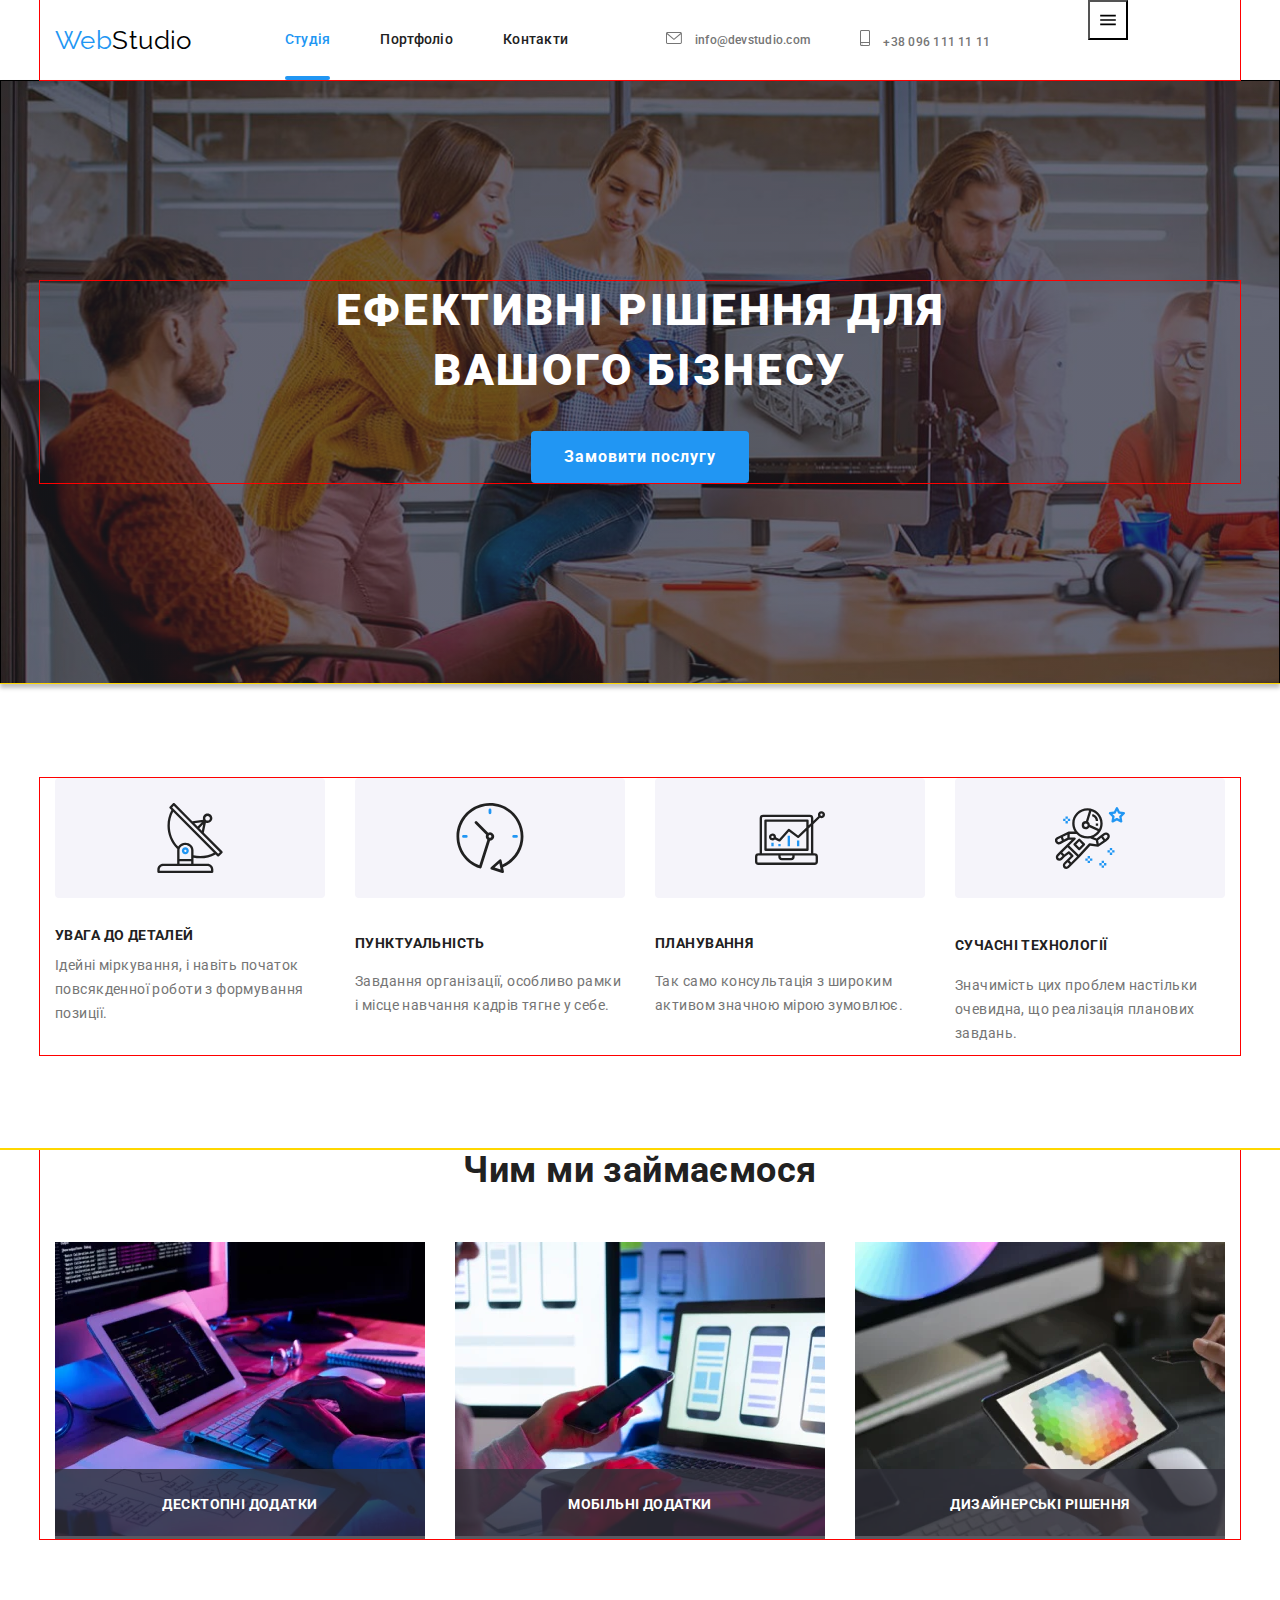
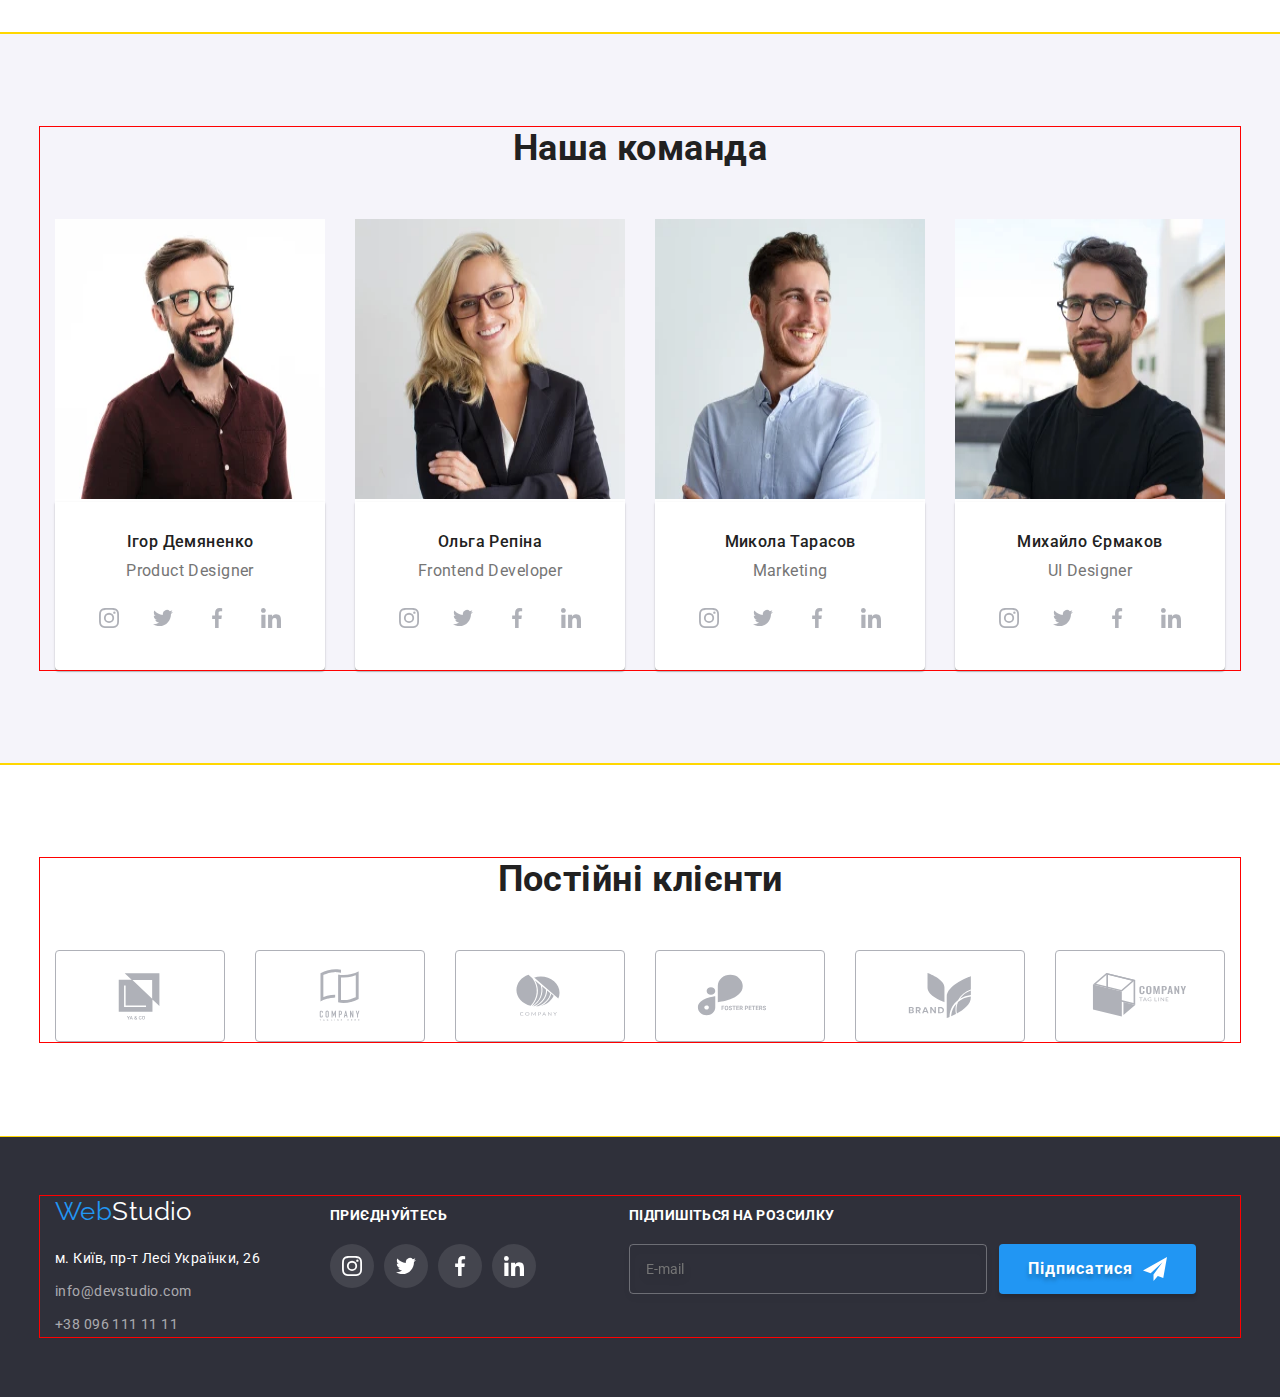
==== commit 78ed8e1a: "add menu" ====
--- a/index.html
+++ b/index.html
@@ -1,588 +1,772 @@
 <!DOCTYPE html>
 <html lang="uk">
-<head>
-    <meta charset="UTF-8">
-    <meta http-equiv="X-UA-Compatible" content="IE=edge">
-    <meta name="viewport" content="width=device-width, initial-scale=1.0">
-    <meta name="description" content="Эффективные решения для вашего бизнеса">
+  <head>
+    <meta charset="UTF-8" />
+    <meta http-equiv="X-UA-Compatible" content="IE=edge" />
+    <meta name="viewport" content="width=device-width, initial-scale=1.0" />
+    <meta name="description" content="Эффективные решения для вашего бизнеса" />
     <title>WebStudio</title>
-    <link rel="preconnect" href="https://fonts.googleapis.com">
-    <link rel="preconnect" href="https://fonts.gstatic.com" crossorigin>
-    <link href="https://fonts.googleapis.com/css2?family=Raleway:wght@700&family=Roboto:wght@400;500;700;900&display=swap"
-        rel="stylesheet">
+    <link rel="preconnect" href="https://fonts.googleapis.com" />
+    <link rel="preconnect" href="https://fonts.gstatic.com" crossorigin />
+    <link
+      href="https://fonts.googleapis.com/css2?family=Raleway:wght@700&family=Roboto:wght@400;500;700;900&display=swap"
+      rel="stylesheet"
+    />
     <!-- <link rel="stylesheet" href="https://cdnjs.cloudflare.com/ajax/libs/modern-normalize/1.1.0/modern-normalize.min.css"
         integrity="sha512-wpPYUAdjBVSE4KJnH1VR1HeZfpl1ub8YT/NKx4PuQ5NmX2tKuGu6U/JRp5y+Y8XG2tV+wKQpNHVUX03MfMFn9Q=="
         crossorigin="anonymous" referrerpolicy="no-referrer" /> -->
-    <link rel="stylesheet" href="./css/main.min.css">
-    <link rel="stylesheet" href="./css/styles.css">
-</head>
-<body>
+    <link rel="stylesheet" href="./css/main.min.css" />
+    <link rel="stylesheet" href="./css/styles.css" />
+  </head>
+  <body>
     <!-- Header -->
-    <header class="header"> 
-    <!-- Nav -->
-        <div class="container header__content"> 
-            <nav class="header__nav">
-                <a href="./index.html" class="logo">Web<span class="logo__primary">Studio</span></a>
-                <ul class="header__nav-list list">
-                    <li class="header__nav-item"><a href="" class="header__nav-link header__nav-link--current">Студія</a></li>
-                    <li class="header__nav-item"><a href="./portfolio.html" class="header__nav-link">Портфоліо</a></li>
-                    <li class="header__nav-item"><a href="" class="header__nav-link">Контакти</a></li>
-                </ul>
-            </nav>
-    <!-- Contact -->
-            <ul class="header__contact list">
-                <li class="header__contact-item">
-                    <a href="mailto:info@devstudio.com" class="header__contact-link">
-                        <svg class="header__contact-icon" width="16" height="12">
-                            <use href="./image/icons.svg#envelope"></use>
-                        </svg>
-                        info@devstudio.com
-                    </a>
-                </li>
-                <li class="header__contact-item">
-                    <a href="tel:+380961111111" class="header__contact-link">
-                        <svg class="header__contact-icon" width="10" height="16">
-                            <use href="./image/icons.svg#smartphone"></use>
-                        </svg>
-                        +38 096 111 11 11
-                    </a>
-                </li>
-            </ul>                
+    <header class="header">
+      <!-- Nav -->
+      <div class="container header__content">
+        <nav class="header__nav">
+          <a href="./index.html" class="logo">Web<span class="logo__primary">Studio</span></a>
+          <ul class="header__nav-list list">
+            <li class="header__nav-item">
+              <a href="" class="header__nav-link header__nav-link--current">Студія</a>
+            </li>
+            <li class="header__nav-item">
+              <a href="./portfolio.html" class="header__nav-link">Портфоліо</a>
+            </li>
+            <li class="header__nav-item"><a href="" class="header__nav-link">Контакти</a></li>
+          </ul>
+        </nav>
+        <!-- Contact -->
+        <ul class="header__contact list">
+          <li class="header__contact-item">
+            <a href="mailto:info@devstudio.com" class="header__contact-link">
+              <svg class="header__contact-icon" width="16" height="12">
+                <use href="./image/icons.svg#envelope"></use>
+              </svg>
+              info@devstudio.com
+            </a>
+          </li>
+          <li class="header__contact-item">
+            <a href="tel:+380961111111" class="header__contact-link">
+              <svg class="header__contact-icon" width="10" height="16">
+                <use href="./image/icons.svg#smartphone"></use>
+              </svg>
+              +38 096 111 11 11
+            </a>
+          </li>
+        </ul>
+        <button class="menu__btn menu__btn-open" type="button">
+          <svg class="menu__icon" width="40" height="40">
+            <use href="./image/icons.svg#menu"></use>
+          </svg>
+        </button>
+
+        <div class="menu">
+          <button class="menu__btn menu__btn-close" type="button">
+            <svg class="menu__icon" width="40" height="40">
+              <use href="./image/icons.svg#menu-close"></use>
+            </svg>
+          </button>
+          <div class="menu__content">
+            <ul class="menu__list list">
+              <li class="menu__item">
+                <a href="" class="menu__link menu__link--current">Студія</a>
+              </li>
+              <li class="menu__item">
+                <a href="./portfolio.html" class="menu__link">Портфоліо</a>
+              </li>
+              <li class="menu__item"><a href="" class="menu__link">Контакти</a></li>
+            </ul>
+            <ul class="menu__contact-list list">
+              <li class="menu__contact-item">
+                <a href="tel:+380961111111" class="menu__contact-link"> +38 096 111 11 11 </a>
+              </li>
+              <li class="menu__contact-item">
+                <a href="mailto:info@devstudio.com" class="menu__contact-link">
+                  info@devstudio.com
+                </a>
+              </li>
+            </ul>
+            <ul class="menu__cosial-list list">
+              <li class="menu__social-item"><a class="menu__social-link" href="">Instagram</a></li>
+              <li class="menu__social-item"><a class="menu__social-link" href="">Twitter</a></li>
+              <li class="menu__social-item"><a class="menu__social-link" href="">Facebook</a></li>
+              <li class="menu__social-item"><a class="menu__social-link" href="">LinkedIn</a></li>
+            </ul>
+          </div>
         </div>
-
-
-        <div class="menu is-hidden">
-            <button class="menu_btn-open" type="button">
-                <svg class="menu-icon" width="40" height="40">
-                    <use href="./image/icons.svg#menu"></use>
-                </svg>
-            </button>
-            <button class="menu_btn-close" type="button"> 
-                <svg class="menu-icon" width="40" height="40">
-                    <use href="./image/icons.svg#menu-close"></use>
-                </svg>
-            </button>
-            <div class="menu__content">
-                <ul class="menu__list list">
-                    <li class="menu__item"><a href="" class="menu__link menu__link--current">Студія</a></li>
-                    <li class="menu__item"><a href="./portfolio.html" class="menu__link">Портфоліо</a></li>
-                    <li class="menu__item"><a href="" class="menu__link">Контакти</a></li>
-                </ul>
-                <ul>
-                    <li class="menu__contact-item">
-                        <a href="mailto:info@devstudio.com" class="menu__contact-link">
-                            info@devstudio.com
-                        </a>
-                    </li>
-                    <li class="menu__contact-item">
-                        <a href="tel:+380961111111" class="menu__contact-link">
-                            +38 096 111 11 11
-                        </a>
-                    </li>
-                </ul>
-                <ul>
-                    <li class="menu__social-item"><a class="menu__social-link" href="">Instagram</a>
-                    <li class="menu__social-item"><a class="menu__social-link" href="">Twitter</a>
-                    <li class="menu__social-item"><a class="menu__social-link" href="">Facebook</a>
-                    <li class="menu__social-item"><a class="menu__social-link" href="">LinkedIn</a>
-                </ul>
-            </div>
-        </div>
+      </div>
     </header>
     <!-- Main -->
     <main>
-    <!-- Sections -->
-    <!-- Hero -->
-        <section class="hero hero__overlay">
-            <div class="container">
-                <h1 class="hero__title">Ефективні рішення для вашого бізнесу</h1>
-                <button class="hero__btn" type="button" data-modal-open>Замовити послугу</button>
-            </div>                    
-        </section>
-    <!-- Features -->
-        <section class="section features">
-            <div class="container">
-            <h2 class="section__tiatle visually-hidden">Особливості нашої работи</h2>
-            <ul class="feature__list list">
-                <li class="feature__list-item">
-                    <div class="feature__list-card">
-                        <svg class="feature__list-icon" width="70" height="70">
-                            <use href="./image/icons.svg#antenna"></use>
-                        </svg>
-                    </div>
-                    <h3 class="feature__list-name">УВАГА ДО ДЕТАЛЕЙ</h3>
-                    <p class="feature__list-text">Ідейні міркування, і навіть початок повсякденної роботи з формування позиції.</p>
-                </li>
-                <li class="feature__list-item">
-                    <div class="feature__list-card">
-                        <svg class="feature__list-icon" width="70" height="70">
-                            <use href="./image/icons.svg#clock"></use>
-                        </svg>
-                    </div>
-                    <h3 class="feature__list-name">ПУНКТУАЛЬНІСТЬ</h3>
-                    <p class="feature__list-text">Завдання організації, особливо рамки і місце навчання кадрів тягне у себе.</p>
-                </li>
-                <li class="feature__list-item">
-                    <div class="feature__list-card">
-                        <svg class="feature__list-icon" width="70" height="70">
-                            <use href="./image/icons.svg#diagram"></use>
-                        </svg>
-                    </div>
-                    <h3 class="feature__list-name">ПЛАНУВАННЯ</h3>
-                    <p class="feature__list-text">Так само консультація з широким активом значною мірою зумовлює.</p>
-                </li>
-                <li class="feature__list-item">
-                    <div class="feature__list-card">
-                        <svg class="feature__list-icon" width="70" height="70">
-                            <use href="./image/icons.svg#astronaut"></use>
-                        </svg>
-                    </div>
-                    <h3 class="feature__list-name">СУЧАСНІ ТЕХНОЛОГІЇ</h3>
-                    <p class="feature__list-text">Значимість цих проблем настільки очевидна, що реалізація планових завдань.</p>
-                </li>
-            </ul>
-            </div>
-        </section>
-    <!-- Our works -->
-        <section class="section works">
-            <div class="container">
-                <h2 class="section__title">Чим ми займаємося</h2>
-                <ul class="works__list list">
-                    <li class="works__list-item">
-                        <picture>
-                            <!-- desktop screen -->
-                            <source media="(min-width: 1200px)" srcset="./image/works/works-01_lg.webp 1x, ./image/works/works-01_lg@2x.webp 2x"
-                                type="image/webp" />
-                            <source media="(min-width: 1200px)" srcset="./image/works/works-01_lg.jpg 1x, ./image/works/works-01_lg@2x.jpg 2x"
-                                type="image/jpg" />
-                            <img class="works__list-img" src="./image/works/works-01_lg.jp" alt="works1" width="370" height="294"
-                                loading="lazy" />
-                        </picture>
-                        <h3 class="works__list-label">Десктопні додатки</h3>
-                    </li>
-                    <li class="works__list-item">
-                        <picture>
-                            <!-- desktop screen -->
-                            <source media="(min-width: 1200px)" srcset="./image/works/works-02_lg.webp 1x, ./image/works/works-02_lg@2x.webp 2x"
-                                type="image/webp" />
-                            <source media="(min-width: 1200px)" srcset="./image/works/works-02_lg.jpg 1x, ./image/works/works-02_lg@2x.jpg 2x"
-                                type="image/jpg" />
-                            <img class="works__list-img" src="./image/works/works-02_lg.jp" alt="works2" width="370" height="294"
-                                oading="lazy" />
-                        </picture>
-                        <h3 class="works__list-label">Мобільні додатки</h3>
-                    </li>
-                    <li class="works__list-item">
-                        <picture>
-                            <!-- desktop screen -->
-                            <source media="(min-width: 1200px)" srcset="./image/works/works-03_lg.webp 1x, ./image/works/works-03_lg@2x.webp 2x"
-                                type="image/webp" />
-                            <source media="(min-width: 1200px)" srcset="./image/works/works-03_lg.jpg 1x, ./image/works/works-03_lg@2x.jpg 2x"
-                                type="image/jpg" />
-                            <img class="works__list-img" src="./image/works/works-03_lg.jp" alt="works3" width="370" height="294"
-                                oading="lazy" />
-                        </picture>
-                        <h3 class="works__list-label">Дизайнерські рішення</h3>
-                    </li>
+      <!-- Sections -->
+      <!-- Hero -->
+      <section class="hero hero__overlay">
+        <div class="container">
+          <h1 class="hero__title">Ефективні рішення для вашого бізнесу</h1>
+          <button class="hero__btn" type="button" data-modal-open>Замовити послугу</button>
+        </div>
+      </section>
+      <!-- Features -->
+      <section class="section features">
+        <div class="container">
+          <h2 class="section__tiatle visually-hidden">Особливості нашої работи</h2>
+          <ul class="feature__list list">
+            <li class="feature__list-item">
+              <div class="feature__list-card">
+                <svg class="feature__list-icon" width="70" height="70">
+                  <use href="./image/icons.svg#antenna"></use>
+                </svg>
+              </div>
+              <h3 class="feature__list-name">УВАГА ДО ДЕТАЛЕЙ</h3>
+              <p class="feature__list-text">
+                Ідейні міркування, і навіть початок повсякденної роботи з формування позиції.
+              </p>
+            </li>
+            <li class="feature__list-item">
+              <div class="feature__list-card">
+                <svg class="feature__list-icon" width="70" height="70">
+                  <use href="./image/icons.svg#clock"></use>
+                </svg>
+              </div>
+              <h3 class="feature__list-name">ПУНКТУАЛЬНІСТЬ</h3>
+              <p class="feature__list-text">
+                Завдання організації, особливо рамки і місце навчання кадрів тягне у себе.
+              </p>
+            </li>
+            <li class="feature__list-item">
+              <div class="feature__list-card">
+                <svg class="feature__list-icon" width="70" height="70">
+                  <use href="./image/icons.svg#diagram"></use>
+                </svg>
+              </div>
+              <h3 class="feature__list-name">ПЛАНУВАННЯ</h3>
+              <p class="feature__list-text">
+                Так само консультація з широким активом значною мірою зумовлює.
+              </p>
+            </li>
+            <li class="feature__list-item">
+              <div class="feature__list-card">
+                <svg class="feature__list-icon" width="70" height="70">
+                  <use href="./image/icons.svg#astronaut"></use>
+                </svg>
+              </div>
+              <h3 class="feature__list-name">СУЧАСНІ ТЕХНОЛОГІЇ</h3>
+              <p class="feature__list-text">
+                Значимість цих проблем настільки очевидна, що реалізація планових завдань.
+              </p>
+            </li>
+          </ul>
+        </div>
+      </section>
+      <!-- Our works -->
+      <section class="section works">
+        <div class="container">
+          <h2 class="section__title">Чим ми займаємося</h2>
+          <ul class="works__list list">
+            <li class="works__list-item">
+              <picture>
+                <!-- desktop screen -->
+                <source
+                  media="(min-width: 1200px)"
+                  srcset="./image/works/works-01_lg.webp 1x, ./image/works/works-01_lg@2x.webp 2x"
+                  type="image/webp"
+                />
+                <source
+                  media="(min-width: 1200px)"
+                  srcset="./image/works/works-01_lg.jpg 1x, ./image/works/works-01_lg@2x.jpg 2x"
+                  type="image/jpg"
+                />
+                <img
+                  class="works__list-img"
+                  src="./image/works/works-01_lg.jp"
+                  alt="works1"
+                  width="370"
+                  height="294"
+                  loading="lazy"
+                />
+              </picture>
+              <h3 class="works__list-label">Десктопні додатки</h3>
+            </li>
+            <li class="works__list-item">
+              <picture>
+                <!-- desktop screen -->
+                <source
+                  media="(min-width: 1200px)"
+                  srcset="./image/works/works-02_lg.webp 1x, ./image/works/works-02_lg@2x.webp 2x"
+                  type="image/webp"
+                />
+                <source
+                  media="(min-width: 1200px)"
+                  srcset="./image/works/works-02_lg.jpg 1x, ./image/works/works-02_lg@2x.jpg 2x"
+                  type="image/jpg"
+                />
+                <img
+                  class="works__list-img"
+                  src="./image/works/works-02_lg.jp"
+                  alt="works2"
+                  width="370"
+                  height="294"
+                  oading="lazy"
+                />
+              </picture>
+              <h3 class="works__list-label">Мобільні додатки</h3>
+            </li>
+            <li class="works__list-item">
+              <picture>
+                <!-- desktop screen -->
+                <source
+                  media="(min-width: 1200px)"
+                  srcset="./image/works/works-03_lg.webp 1x, ./image/works/works-03_lg@2x.webp 2x"
+                  type="image/webp"
+                />
+                <source
+                  media="(min-width: 1200px)"
+                  srcset="./image/works/works-03_lg.jpg 1x, ./image/works/works-03_lg@2x.jpg 2x"
+                  type="image/jpg"
+                />
+                <img
+                  class="works__list-img"
+                  src="./image/works/works-03_lg.jp"
+                  alt="works3"
+                  width="370"
+                  height="294"
+                  oading="lazy"
+                />
+              </picture>
+              <h3 class="works__list-label">Дизайнерські рішення</h3>
+            </li>
+          </ul>
+        </div>
+      </section>
+      <!-- Our team -->
+      <section class="section team">
+        <div class="container">
+          <h2 class="section__title">Наша команда</h2>
+          <ul class="team__list list">
+            <li class="team__list-item">
+              <picture>
+                <!-- desktop screen -->
+                <source
+                  media="(min-width: 1200px)"
+                  srcset="./image/teams/team-01_lg.webp 1x, ./image/teams/team-01_lg@2x.webp 2x"
+                  type="image/webp"
+                />
+                <source
+                  media="(min-width: 1200px)"
+                  srcset="./image/teams/team-01_lg.jpg 1x, ./image/teams/team-01_lg@2x.jpg 2x"
+                  type="image/jpg"
+                />
+                <!-- tablet screen -->
+                <source
+                  media="(min-width: 768px)"
+                  srcset="./image/teams/team-01_md.webp 1x, ./image/teams/team-01_md@2x.webp 2x"
+                  type="image/webp"
+                />
+                <source
+                  media="(min-width: 768px)"
+                  srcset="./image/teams/team-01_md.jpg 1x, ./image/teams/team-01_md@2x.jpg 2x"
+                  type="image/jpg"
+                />
+                <!-- mobile screen -->
+                <source
+                  media="(max-width: 767px)"
+                  srcset="./image/teams/team-01_sm.webp 1x, ./image/teams/team-01_sm@2x.webp 2x"
+                  type="image/webp"
+                />
+                <source
+                  media="(max-width: 767px)"
+                  srcset="./image/teams/team-01_sm.jpg 1x, ./image/teams/team-01_sm@2x.jpg 2x"
+                  type="image/jpg"
+                />
+                <img
+                  class="team__list-img"
+                  src="./image/teams/team-01_sm.jpg"
+                  alt="teams1"
+                  width="450"
+                  height="460"
+                  loading="lazy"
+                />
+              </picture>
+              <div class="team__card">
+                <h3 class="team__card-name">Ігор Демяненко</h3>
+                <p class="team__card-description">Product Designer</p>
+                <ul class="team__social list">
+                  <li class="team__social-item">
+                    <a class="team__social-link" href="">
+                      <svg class="team__social-icon" width="20" height="20">
+                        <use href="./image/icons.svg#instagram"></use>
+                      </svg>
+                    </a>
+                  </li>
+                  <li class="team__social-item">
+                    <a class="team__social-link" href="">
+                      <svg class="team__social-icon" width="20" height="20">
+                        <use href="./image/icons.svg#twitter"></use>
+                      </svg>
+                    </a>
+                  </li>
+                  <li class="team__social-item">
+                    <a class="team__social-link" href="">
+                      <svg class="team__social-icon" width="20" height="20">
+                        <use href="./image/icons.svg#facebook"></use>
+                      </svg>
+                    </a>
+                  </li>
+                  <li class="team__social-item">
+                    <a class="team__social-link" href="">
+                      <svg class="team__social-icon" width="20" height="20">
+                        <use href="./image/icons.svg#linkedin"></use>
+                      </svg>
+                    </a>
+                  </li>
                 </ul>
-            </div>
-        </section>
-    <!-- Our team -->
-        <section class="section team">
-            <div class="container">
-                <h2 class="section__title">Наша команда</h2>
-                <ul class="team__list list">
-                    <li class="team__list-item">
-                        <picture>
-                            <!-- desktop screen -->
-                            <source media="(min-width: 1200px)" srcset="./image/teams/team-01_lg.webp 1x, ./image/teams/team-01_lg@2x.webp 2x"
-                                type="image/webp" />
-                            <source media="(min-width: 1200px)" srcset="./image/teams/team-01_lg.jpg 1x, ./image/teams/team-01_lg@2x.jpg 2x"
-                                type="image/jpg" />
-                            <!-- tablet screen -->
-                            <source media="(min-width: 768px)" srcset="./image/teams/team-01_md.webp 1x, ./image/teams/team-01_md@2x.webp 2x"
-                                type="image/webp" />
-                            <source media="(min-width: 768px)" srcset="./image/teams/team-01_md.jpg 1x, ./image/teams/team-01_md@2x.jpg 2x"
-                                type="image/jpg" />
-                            <!-- mobile screen -->
-                            <source media="(max-width: 767px)" srcset="./image/teams/team-01_sm.webp 1x, ./image/teams/team-01_sm@2x.webp 2x"
-                                type="image/webp" />
-                            <source media="(max-width: 767px)" srcset="./image/teams/team-01_sm.jpg 1x, ./image/teams/team-01_sm@2x.jpg 2x"
-                                type="image/jpg" />
-                            <img class="team__list-img" src="./image/teams/team-01_sm.jpg" alt="teams1" width="450" height="460" loading="lazy" />
-                        </picture>
-                        <div class="team__card">
-                            <h3 class="team__card-name">Ігор Демяненко</h3>
-                            <p class="team__card-description">Product Designer</p>
-                            <ul class="team__social list">
-                                <li class="team__social-item">
-                                    <a class="team__social-link" href="">
-                                        <svg class="team__social-icon" width="20" height="20">
-                                            <use href="./image/icons.svg#instagram"></use>
-                                        </svg>
-                                    </a>
-                                </li>
-                                <li class="team__social-item">
-                                    <a class="team__social-link" href="">
-                                        <svg class="team__social-icon" width="20" height="20">
-                                            <use href="./image/icons.svg#twitter"></use>
-                                        </svg>
-                                    </a>
-                                </li>
-                                <li class="team__social-item">
-                                    <a class="team__social-link" href="">
-                                        <svg class="team__social-icon" width="20" height="20">
-                                            <use href="./image/icons.svg#facebook"></use>
-                                        </svg>
-                                    </a>
-                                </li>
-                                <li class="team__social-item">
-                                    <a class="team__social-link" href="">
-                                        <svg class="team__social-icon" width="20" height="20">
-                                            <use href="./image/icons.svg#linkedin"></use>
-                                        </svg>
-                                    </a>
-                                </li>
-                            </ul>
-                        </div>
-                    </li>
-                    <li class="team__list-item">
-                        <picture>
-                            <!-- desktop screen -->
-                            <source media="(min-width: 1200px)" srcset="./image/teams/team-02_lg.webp 1x, ./image/teams/team-02_lg@2x.webp 2x"
-                                type="image/webp" />
-                            <source media="(min-width: 1200px)" srcset="./image/teams/team-02_lg.jpg 1x, ./image/teams/team-02_lg@2x.jpg 2x"
-                                type="image/jpg" />
-                            <!-- tablet screen -->
-                            <source media="(min-width: 768px)" srcset="./image/teams/team-02_md.webp 1x, ./image/teams/team-02_md@2x.webp 2x"
-                                type="image/webp" />
-                            <source media="(min-width: 768px)" srcset="./image/teams/team-02_md.jpg 1x, ./image/teams/team-02_md@2x.jpg 2x"
-                                type="image/jpg" />
-                            <!-- mobile screen -->
-                            <source media="(max-width: 767px)" srcset="./image/teams/team-02_sm.webp 1x, ./image/teams/team-02_sm@2x.webp 2x"
-                                type="image/webp" />
-                            <source media="(max-width: 767px)" srcset="./image/teams/team-02_sm.jpg 1x, ./image/teams/team-02_sm@2x.jpg 2x"
-                                type="image/jpg" />
-                            <img class="team__list-img" src="./image/teams/team-02_sm.jpg" alt="teams2" width="450" height="460" loading="lazy" />
-                        </picture>
-                        <div class="team__card">
-                            <h3 class="team__card-name">Ольга Репіна</h3>
-                            <p class="team__card-description">Frontend Developer</p>
-                            <ul class="team__social list">
-                                <li class="team__social-item">
-                                    <a class="team__social-link" href="">
-                                        <svg class="team__social-icon" width="20" height="20">
-                                            <use href="./image/icons.svg#instagram"></use>
-                                        </svg>
-                                    </a>
-                                </li>
-                                <li class="team__social-item">
-                                    <a class="team__social-link" href="">
-                                        <svg class="team__social-icon" width="20" height="20">
-                                            <use href="./image/icons.svg#twitter"></use>
-                                        </svg>
-                                    </a>
-                                </li>
-                                <li class="team__social-item">
-                                    <a class="team__social-link" href="">
-                                        <svg class="team__social-icon" width="20" height="20">
-                                            <use href="./image/icons.svg#facebook"></use>
-                                        </svg>
-                                    </a>
-                                </li>
-                                <li class="team__social-item">
-                                    <a class="team__social-link" href="">
-                                        <svg class="team__social-icon" width="20" height="20">
-                                            <use href="./image/icons.svg#linkedin"></use>
-                                        </svg>
-                                    </a>
-                                </li>
-                            </ul>
-                        </div>
-                    </li>
-                    <li class="team__list-item">
-                        <picture>
-                            <!-- desktop screen -->
-                            <source media="(min-width: 1200px)" srcset="./image/teams/team-03_lg.webp 1x, ./image/teams/team-03_lg@2x.webp 2x"
-                                type="image/webp" />
-                            <source media="(min-width: 1200px)" srcset="./image/teams/team-03_lg.jpg 1x, ./image/teams/team-03_lg@2x.jpg 2x"
-                                type="image/jpg" />
-                            <!-- tablet screen -->
-                            <source media="(min-width: 768px)" srcset="./image/teams/team-03_md.webp 1x, ./image/teams/team-03_md@2x.webp 2x"
-                                type="image/webp" />
-                            <source media="(min-width: 768px)" srcset="./image/teams/team-03_md.jpg 1x, ./image/teams/team-03_md@2x.jpg 2x"
-                                type="image/jpg" />
-                            <!-- mobile screen -->
-                            <source media="(max-width: 767px)" srcset="./image/teams/team-03_sm.webp 1x, ./image/teams/team-03_sm@2x.webp 2x"
-                                type="image/webp" />
-                            <source media="(max-width: 767px)" srcset="./image/teams/team-03_sm.jpg 1x, ./image/teams/team-03_sm@2x.jpg 2x"
-                                type="image/jpg" />
-                            <img class="team__list-img" src="./image/teams/team-03_sm.jpg" alt="teams3" width="450" height="460" loading="lazy" />
-                        </picture>
-                        <div class="team__card">
-                            <h3 class="team__card-name">Микола Тарасов</h3>
-                            <p class="team__card-description">Marketing</p>
-                            <ul class="team__social list">
-                                <li class="team__social-item">
-                                    <a class="team__social-link" href="">
-                                        <svg class="team__social-icon" width="20" height="20">
-                                            <use href="./image/icons.svg#instagram"></use>
-                                        </svg>
-                                    </a>
-                                </li>
-                                <li class="team__social-item">
-                                    <a class="team__social-link" href="">
-                                        <svg class="team__social-icon" width="20" height="20">
-                                            <use href="./image/icons.svg#twitter"></use>
-                                        </svg>
-                                    </a>
-                                </li>
-                                <li class="team__social-item">
-                                    <a class="team__social-link" href="">
-                                        <svg class="team__social-icon" width="20" height="20">
-                                            <use href="./image/icons.svg#facebook"></use>
-                                        </svg>
-                                    </a>
-                                </li>
-                                <li class="team__social-item">
-                                    <a class="team__social-link" href="">
-                                        <svg class="team__social-icon" width="20" height="20">
-                                            <use href="./image/icons.svg#linkedin"></use>
-                                        </svg>
-                                    </a>
-                                </li>
-                            </ul>
-                        </div>
-                    </li>
-                    <li class="team__list-item">
-                        <picture>
-                            <!-- desktop screen -->
-                            <source media="(min-width: 1200px)" srcset="./image/teams/team-04_lg.webp 1x, ./image/teams/team-04_lg@2x.webp 2x"
-                                type="image/webp" />
-                            <source media="(min-width: 1200px)" srcset="./image/teams/team-04_lg.jpg 1x, ./image/teams/team-04_lg@2x.jpg 2x"
-                                type="image/jpg" />
-                            <!-- tablet screen -->
-                            <source media="(min-width: 768px)" srcset="./image/teams/team-04_md.webp 1x, ./image/teams/team-04_md@2x.webp 2x"
-                                type="image/webp" />
-                            <source media="(min-width: 768px)" srcset="./image/teams/team-04_md.jpg 1x, ./image/teams/team-04_md@2x.jpg 2x"
-                                type="image/jpg" />
-                            <!-- mobile screen -->
-                            <source media="(max-width: 767px)" srcset="./image/teams/team-04_sm.webp 1x, ./image/teams/team-04_sm@2x.webp 2x"
-                                type="image/webp" />
-                            <source media="(max-width: 767px)" srcset="./image/teams/team-04_sm.jpg 1x, ./image/teams/team-04_sm@2x.jpg 2x"
-                                type="image/jpg" />
-                            <img class="team__list-img" src="./image/teams/team-04_sm.jpg" alt="teams4" width="450" height="460" loading="lazy" />
-                        </picture>
-                        <div class="team__card">
-                            <h3 class="team__card-name">Михайло Єрмаков</h3>
-                            <p class="team__card-description">UI Designer</p>
-                            <ul class="team__social list">
-                                <li class="team__social-item">
-                                    <a class="team__social-link" href="">
-                                        <svg class="team__social-icon" width="20" height="20">
-                                            <use href="./image/icons.svg#instagram"></use>
-                                        </svg>
-                                    </a>                                    
-                                </li>
-                                <li class="team__social-item">
-                                    <a class="team__social-link" href="">
-                                        <svg class="team__social-icon" width="20" height="20">
-                                            <use href="./image/icons.svg#twitter"></use>
-                                        </svg>
-                                    </a>                                    
-                                </li>
-                                <li class="team__social-item">
-                                    <a class="team__social-link" href="">
-                                        <svg class="team__social-icon" width="20" height="20">
-                                            <use href="./image/icons.svg#facebook"></use>
-                                        </svg>
-                                    </a>                                    
-                                </li>
-                                <li class="team__social-item">
-                                    <a class="team__social-link" href="">
-                                        <svg class="team__social-icon" width="20" height="20">
-                                            <use href="./image/icons.svg#linkedin"></use>
-                                        </svg>
-                                    </a>                                    
-                                </li>
-                            </ul>
-                        </div>
-                    </li>
+              </div>
+            </li>
+            <li class="team__list-item">
+              <picture>
+                <!-- desktop screen -->
+                <source
+                  media="(min-width: 1200px)"
+                  srcset="./image/teams/team-02_lg.webp 1x, ./image/teams/team-02_lg@2x.webp 2x"
+                  type="image/webp"
+                />
+                <source
+                  media="(min-width: 1200px)"
+                  srcset="./image/teams/team-02_lg.jpg 1x, ./image/teams/team-02_lg@2x.jpg 2x"
+                  type="image/jpg"
+                />
+                <!-- tablet screen -->
+                <source
+                  media="(min-width: 768px)"
+                  srcset="./image/teams/team-02_md.webp 1x, ./image/teams/team-02_md@2x.webp 2x"
+                  type="image/webp"
+                />
+                <source
+                  media="(min-width: 768px)"
+                  srcset="./image/teams/team-02_md.jpg 1x, ./image/teams/team-02_md@2x.jpg 2x"
+                  type="image/jpg"
+                />
+                <!-- mobile screen -->
+                <source
+                  media="(max-width: 767px)"
+                  srcset="./image/teams/team-02_sm.webp 1x, ./image/teams/team-02_sm@2x.webp 2x"
+                  type="image/webp"
+                />
+                <source
+                  media="(max-width: 767px)"
+                  srcset="./image/teams/team-02_sm.jpg 1x, ./image/teams/team-02_sm@2x.jpg 2x"
+                  type="image/jpg"
+                />
+                <img
+                  class="team__list-img"
+                  src="./image/teams/team-02_sm.jpg"
+                  alt="teams2"
+                  width="450"
+                  height="460"
+                  loading="lazy"
+                />
+              </picture>
+              <div class="team__card">
+                <h3 class="team__card-name">Ольга Репіна</h3>
+                <p class="team__card-description">Frontend Developer</p>
+                <ul class="team__social list">
+                  <li class="team__social-item">
+                    <a class="team__social-link" href="">
+                      <svg class="team__social-icon" width="20" height="20">
+                        <use href="./image/icons.svg#instagram"></use>
+                      </svg>
+                    </a>
+                  </li>
+                  <li class="team__social-item">
+                    <a class="team__social-link" href="">
+                      <svg class="team__social-icon" width="20" height="20">
+                        <use href="./image/icons.svg#twitter"></use>
+                      </svg>
+                    </a>
+                  </li>
+                  <li class="team__social-item">
+                    <a class="team__social-link" href="">
+                      <svg class="team__social-icon" width="20" height="20">
+                        <use href="./image/icons.svg#facebook"></use>
+                      </svg>
+                    </a>
+                  </li>
+                  <li class="team__social-item">
+                    <a class="team__social-link" href="">
+                      <svg class="team__social-icon" width="20" height="20">
+                        <use href="./image/icons.svg#linkedin"></use>
+                      </svg>
+                    </a>
+                  </li>
                 </ul>
-            </div>
-        </section>
-    <!-- Our clients -->
-        <section class="section clients">
-            <div class="container">
-                <h2 class="section__title">Постійні клієнти</h2>
-                <ul class="clients__list list">
-                    <li class="clients__list-item">
-                        <svg class="clients__list-icon" width="106" height="60">
-                            <use href="./image/icons.svg#logo1"></use>
-                        </svg>
-                    </li>
-                    <li class="clients__list-item">
-                        <svg class="clients__list-icon" width="106" height="60">
-                            <use href="./image/icons.svg#logo2"></use>
-                        </svg>
-                    </li>
-                    <li class="clients__list-item">
-                        <svg class="clients__list-icon" width="106" height="60">
-                            <use href="./image/icons.svg#logo3"></use>
-                        </svg>
-                    </li>
-                    <li class="clients__list-item">
-                        <svg class="clients__list-icon" width="106" height="60">
-                            <use href="./image/icons.svg#logo4"></use>
-                        </svg>
-                    </li>
-                    <li class="clients__list-item">
-                        <svg class="clients__list-icon" width="106" height="60">
-                            <use href="./image/icons.svg#logo5"></use>
-                        </svg>
-                    </li>
-                    <li class="clients__list-item">
-                        <svg class="clients__list-icon" width="106" height="60">
-                            <use href="./image/icons.svg#logo6"></use>
-                        </svg>
-                    </li>
+              </div>
+            </li>
+            <li class="team__list-item">
+              <picture>
+                <!-- desktop screen -->
+                <source
+                  media="(min-width: 1200px)"
+                  srcset="./image/teams/team-03_lg.webp 1x, ./image/teams/team-03_lg@2x.webp 2x"
+                  type="image/webp"
+                />
+                <source
+                  media="(min-width: 1200px)"
+                  srcset="./image/teams/team-03_lg.jpg 1x, ./image/teams/team-03_lg@2x.jpg 2x"
+                  type="image/jpg"
+                />
+                <!-- tablet screen -->
+                <source
+                  media="(min-width: 768px)"
+                  srcset="./image/teams/team-03_md.webp 1x, ./image/teams/team-03_md@2x.webp 2x"
+                  type="image/webp"
+                />
+                <source
+                  media="(min-width: 768px)"
+                  srcset="./image/teams/team-03_md.jpg 1x, ./image/teams/team-03_md@2x.jpg 2x"
+                  type="image/jpg"
+                />
+                <!-- mobile screen -->
+                <source
+                  media="(max-width: 767px)"
+                  srcset="./image/teams/team-03_sm.webp 1x, ./image/teams/team-03_sm@2x.webp 2x"
+                  type="image/webp"
+                />
+                <source
+                  media="(max-width: 767px)"
+                  srcset="./image/teams/team-03_sm.jpg 1x, ./image/teams/team-03_sm@2x.jpg 2x"
+                  type="image/jpg"
+                />
+                <img
+                  class="team__list-img"
+                  src="./image/teams/team-03_sm.jpg"
+                  alt="teams3"
+                  width="450"
+                  height="460"
+                  loading="lazy"
+                />
+              </picture>
+              <div class="team__card">
+                <h3 class="team__card-name">Микола Тарасов</h3>
+                <p class="team__card-description">Marketing</p>
+                <ul class="team__social list">
+                  <li class="team__social-item">
+                    <a class="team__social-link" href="">
+                      <svg class="team__social-icon" width="20" height="20">
+                        <use href="./image/icons.svg#instagram"></use>
+                      </svg>
+                    </a>
+                  </li>
+                  <li class="team__social-item">
+                    <a class="team__social-link" href="">
+                      <svg class="team__social-icon" width="20" height="20">
+                        <use href="./image/icons.svg#twitter"></use>
+                      </svg>
+                    </a>
+                  </li>
+                  <li class="team__social-item">
+                    <a class="team__social-link" href="">
+                      <svg class="team__social-icon" width="20" height="20">
+                        <use href="./image/icons.svg#facebook"></use>
+                      </svg>
+                    </a>
+                  </li>
+                  <li class="team__social-item">
+                    <a class="team__social-link" href="">
+                      <svg class="team__social-icon" width="20" height="20">
+                        <use href="./image/icons.svg#linkedin"></use>
+                      </svg>
+                    </a>
+                  </li>
                 </ul>
-            </div>
-        </section>
+              </div>
+            </li>
+            <li class="team__list-item">
+              <picture>
+                <!-- desktop screen -->
+                <source
+                  media="(min-width: 1200px)"
+                  srcset="./image/teams/team-04_lg.webp 1x, ./image/teams/team-04_lg@2x.webp 2x"
+                  type="image/webp"
+                />
+                <source
+                  media="(min-width: 1200px)"
+                  srcset="./image/teams/team-04_lg.jpg 1x, ./image/teams/team-04_lg@2x.jpg 2x"
+                  type="image/jpg"
+                />
+                <!-- tablet screen -->
+                <source
+                  media="(min-width: 768px)"
+                  srcset="./image/teams/team-04_md.webp 1x, ./image/teams/team-04_md@2x.webp 2x"
+                  type="image/webp"
+                />
+                <source
+                  media="(min-width: 768px)"
+                  srcset="./image/teams/team-04_md.jpg 1x, ./image/teams/team-04_md@2x.jpg 2x"
+                  type="image/jpg"
+                />
+                <!-- mobile screen -->
+                <source
+                  media="(max-width: 767px)"
+                  srcset="./image/teams/team-04_sm.webp 1x, ./image/teams/team-04_sm@2x.webp 2x"
+                  type="image/webp"
+                />
+                <source
+                  media="(max-width: 767px)"
+                  srcset="./image/teams/team-04_sm.jpg 1x, ./image/teams/team-04_sm@2x.jpg 2x"
+                  type="image/jpg"
+                />
+                <img
+                  class="team__list-img"
+                  src="./image/teams/team-04_sm.jpg"
+                  alt="teams4"
+                  width="450"
+                  height="460"
+                  loading="lazy"
+                />
+              </picture>
+              <div class="team__card">
+                <h3 class="team__card-name">Михайло Єрмаков</h3>
+                <p class="team__card-description">UI Designer</p>
+                <ul class="team__social list">
+                  <li class="team__social-item">
+                    <a class="team__social-link" href="">
+                      <svg class="team__social-icon" width="20" height="20">
+                        <use href="./image/icons.svg#instagram"></use>
+                      </svg>
+                    </a>
+                  </li>
+                  <li class="team__social-item">
+                    <a class="team__social-link" href="">
+                      <svg class="team__social-icon" width="20" height="20">
+                        <use href="./image/icons.svg#twitter"></use>
+                      </svg>
+                    </a>
+                  </li>
+                  <li class="team__social-item">
+                    <a class="team__social-link" href="">
+                      <svg class="team__social-icon" width="20" height="20">
+                        <use href="./image/icons.svg#facebook"></use>
+                      </svg>
+                    </a>
+                  </li>
+                  <li class="team__social-item">
+                    <a class="team__social-link" href="">
+                      <svg class="team__social-icon" width="20" height="20">
+                        <use href="./image/icons.svg#linkedin"></use>
+                      </svg>
+                    </a>
+                  </li>
+                </ul>
+              </div>
+            </li>
+          </ul>
+        </div>
+      </section>
+      <!-- Our clients -->
+      <section class="section clients">
+        <div class="container">
+          <h2 class="section__title">Постійні клієнти</h2>
+          <ul class="clients__list list">
+            <li class="clients__list-item">
+              <svg class="clients__list-icon" width="106" height="60">
+                <use href="./image/icons.svg#logo1"></use>
+              </svg>
+            </li>
+            <li class="clients__list-item">
+              <svg class="clients__list-icon" width="106" height="60">
+                <use href="./image/icons.svg#logo2"></use>
+              </svg>
+            </li>
+            <li class="clients__list-item">
+              <svg class="clients__list-icon" width="106" height="60">
+                <use href="./image/icons.svg#logo3"></use>
+              </svg>
+            </li>
+            <li class="clients__list-item">
+              <svg class="clients__list-icon" width="106" height="60">
+                <use href="./image/icons.svg#logo4"></use>
+              </svg>
+            </li>
+            <li class="clients__list-item">
+              <svg class="clients__list-icon" width="106" height="60">
+                <use href="./image/icons.svg#logo5"></use>
+              </svg>
+            </li>
+            <li class="clients__list-item">
+              <svg class="clients__list-icon" width="106" height="60">
+                <use href="./image/icons.svg#logo6"></use>
+              </svg>
+            </li>
+          </ul>
+        </div>
+      </section>
     </main>
     <!-- Footer -->
     <!-- Footer contacts -->
     <footer class="footer">
-        <div class="container footer__contact">
-            <div class="footer__contact-join">
-                <div class="footer__contact-aside">
-                    <a href="./index.html" class="logo">Web<span class="logo__secondary">Studio</span></a>
-                    <address class="footer__contact-info">
-                        <ul class="footer__contact-list list">
-                            <li class="footer__contact-item"><a href="https://goo.gl/maps/piqngm7oDQpEDh6u6"
-                                    class="footer__contact-link" target="_blank" rel="noopener nofollow noreferrer">м. Київ, пр-т Лесі
-                                    Українки, 26</a></li>
-                            <li class="footer__contact-item"><a href="mailto:info@devstudio.com"
-                                    class="footer__contact-link footer__contact-link--current">info@devstudio.com</a>
-                            </li>
-                            <li class="footer__contact-item"><a href="tel:+380961111111"
-                                    class="footer__contact-link footer__contact-link--current">+38 096 111 11 11</a></li>
-                        </ul>
-                    </address>
-                </div>
-                <!--  Footer social links -->
-                <div class="footer__join">
-                    <h2 class="footer__join-name">приєднуйтесь</h2>
-                    <ul class="footer__social-list list">
-                        <li class="footer__social-item">
-                            <a class="footer__social-link" href="">
-                                <svg class="footer__social-icon" width="20" height="20">
-                                    <use href="./image/icons.svg#instagram"></use>
-                                </svg>
-                            </a>
-                        </li>
-                        <li class="footer__social-item">
-                            <a class="footer__social-link" href="">
-                                <svg class="footer__social-icon" width="20" height="20">
-                                    <use href="./image/icons.svg#twitter"></use>
-                                </svg>
-                            </a>
-                        </li>
-                        <li class="footer__social-item">
-                            <a class="footer__social-link" href="">
-                                <svg class="footer__social-icon" width="20" height="20">
-                                    <use href="./image/icons.svg#facebook"></use>
-                                </svg>
-                            </a>
-                        </li>
-                        <li class="footer__social-item">
-                            <a class="footer__social-link" href="">
-                                <svg class="footer__social-icon" width="20" height="20">
-                                    <use href="./image/icons.svg#linkedin"></use>
-                                </svg>
-                            </a>
-                        </li>
-                    </ul>
-                </div>                
-            </div>            
-    <!--  Footer news subscription form -->
-            <div class="footer__newssub-form">
-                <h2 class="footer__newssub-title">Підпишіться на розсилку</h2>
-                <div class="footer__newssub-area">
-                    <label class="footer__newssub-field">
-                        <input class="footer__newssub-input" type="text" name="user-mail" placeholder="E-mail" required>
-                    </label>
-                    <button class="footer__newssub-btn" type="submit">Підписатися
-                        <svg class="footer__newssub-icon" width="24" height="24">
-                            <use href="./image/icons.svg#send"></use>
-                        </svg>
-                    </button>
-                </div>
-            </div>
-        </div>            
+      <div class="container footer__contact">
+        <div class="footer__contact-join">
+          <div class="footer__contact-aside">
+            <a href="./index.html" class="logo">Web<span class="logo__secondary">Studio</span></a>
+            <address class="footer__contact-info">
+              <ul class="footer__contact-list list">
+                <li class="footer__contact-item">
+                  <a
+                    href="https://goo.gl/maps/piqngm7oDQpEDh6u6"
+                    class="footer__contact-link"
+                    target="_blank"
+                    rel="noopener nofollow noreferrer"
+                    >м. Київ, пр-т Лесі Українки, 26</a
+                  >
+                </li>
+                <li class="footer__contact-item">
+                  <a
+                    href="mailto:info@devstudio.com"
+                    class="footer__contact-link footer__contact-link--current"
+                    >info@devstudio.com</a
+                  >
+                </li>
+                <li class="footer__contact-item">
+                  <a
+                    href="tel:+380961111111"
+                    class="footer__contact-link footer__contact-link--current"
+                    >+38 096 111 11 11</a
+                  >
+                </li>
+              </ul>
+            </address>
+          </div>
+          <!--  Footer social links -->
+          <div class="footer__join">
+            <h2 class="footer__join-name">приєднуйтесь</h2>
+            <ul class="footer__social-list list">
+              <li class="footer__social-item">
+                <a class="footer__social-link" href="">
+                  <svg class="footer__social-icon" width="20" height="20">
+                    <use href="./image/icons.svg#instagram"></use>
+                  </svg>
+                </a>
+              </li>
+              <li class="footer__social-item">
+                <a class="footer__social-link" href="">
+                  <svg class="footer__social-icon" width="20" height="20">
+                    <use href="./image/icons.svg#twitter"></use>
+                  </svg>
+                </a>
+              </li>
+              <li class="footer__social-item">
+                <a class="footer__social-link" href="">
+                  <svg class="footer__social-icon" width="20" height="20">
+                    <use href="./image/icons.svg#facebook"></use>
+                  </svg>
+                </a>
+              </li>
+              <li class="footer__social-item">
+                <a class="footer__social-link" href="">
+                  <svg class="footer__social-icon" width="20" height="20">
+                    <use href="./image/icons.svg#linkedin"></use>
+                  </svg>
+                </a>
+              </li>
+            </ul>
+          </div>
+        </div>
+        <!--  Footer news subscription form -->
+        <div class="footer__newssub-form">
+          <h2 class="footer__newssub-title">Підпишіться на розсилку</h2>
+          <div class="footer__newssub-area">
+            <label class="footer__newssub-field">
+              <input
+                class="footer__newssub-input"
+                type="text"
+                name="user-mail"
+                placeholder="E-mail"
+                required
+              />
+            </label>
+            <button class="footer__newssub-btn" type="submit">
+              Підписатися
+              <svg class="footer__newssub-icon" width="24" height="24">
+                <use href="./image/icons.svg#send"></use>
+              </svg>
+            </button>
+          </div>
+        </div>
+      </div>
     </footer>
 
     <!-- Modal window -->
     <div class="backdrop is-hidden" data-modal>
-        <div class="modal">
-            <button class="modal__btn" type="button" data-modal-close>
-                <svg class="modal__btn-icon" width="18" height="18">
-                    <use href="./image/icons.svg#close-black"></use>
+      <div class="modal">
+        <button class="modal__btn" type="button" data-modal-close>
+          <svg class="modal__btn-icon" width="18" height="18">
+            <use href="./image/icons.svg#close-black"></use>
+          </svg>
+        </button>
+        <section class="subscription__section">
+          <h2 class="subscription__title">Залиште свої дані, ми вам передзвонимо</h2>
+          <form action="subscription__form">
+            <div class="subscription__group">
+              <label class="subscription__field">
+                <span class="subscription__name">Ім'я</span>
+                <input class="subscription__input" type="text" name="user-name" required />
+                <span class="subscription__input-icon">
+                  <svg class="subscription__icon" width="18" height="18">
+                    <use href="./image/icons.svg#person-black"></use>
+                  </svg>
+                </span>
+              </label>
+              <label class="subscription__field">
+                <span class="subscription__name">Телефон</span>
+                <input class="subscription__input" type="tel" name="user-phone" required />
+                <span class="subscription__input-icon">
+                  <svg class="subscription__icon" width="18" height="18">
+                    <use href="./image/icons.svg#phone-black"></use>
+                  </svg>
+                </span>
+              </label>
+              <label class="subscription__field">
+                <span class="subscription__name">Пошта</span>
+                <input class="subscription__input" type="text" name="user-mail" required />
+                <span class="subscription__input-icon">
+                  <svg class="subscription__icon" width="18" height="18">
+                    <use href="./image/icons.svg#email-black"></use>
+                  </svg>
+                </span>
+              </label>
+              <label class="subscription__field">
+                <span class="subscription__name">Коментар</span>
+                <textarea
+                  class="subscription__textarea"
+                  name="user-coment"
+                  rows="10"
+                  placeholder="Введіть текст"
+                ></textarea>
+              </label>
+            </div>
+            <label class="subscription__contract-flied" for="accept">
+              <input
+                class="subscription__contract-input visually-hidden"
+                type="checkbox"
+                name="terms-contract"
+                id="accept"
+              />
+              <span class="subscription__contract-check">
+                <svg class="subscription__icon-check" width="16" height="15">
+                  <use href="./image/icons.svg#check"></use>
                 </svg>
-            </button>
-            <section class="subscription__section">
-                <h2 class="subscription__title">Залиште свої дані, ми вам передзвонимо</h2>
-                <form action="subscription__form">
-                    <div class="subscription__group">
-                        <label class="subscription__field">
-                            <span class="subscription__name">Ім'я</span>
-                            <input class="subscription__input" type="text" name="user-name" required>                            
-                            <span class="subscription__input-icon">
-                                <svg class="subscription__icon" width="18" height="18"> 
-                                    <use href="./image/icons.svg#person-black"></use>
-                                </svg>
-                            </span>                                                           
-                        </label>
-                        <label class="subscription__field">
-                            <span class="subscription__name">Телефон</span>
-                            <input class="subscription__input" type="tel" name="user-phone" required>
-                            <span class="subscription__input-icon">
-                                <svg class="subscription__icon" width="18" height="18">
-                                    <use href="./image/icons.svg#phone-black"></use>
-                                </svg>
-                            </span>                    
-                        </label>
-                        <label class="subscription__field">
-                            <span class="subscription__name">Пошта</span>
-                            <input class="subscription__input" type="text" name="user-mail" required>
-                            <span class="subscription__input-icon">
-                                <svg class="subscription__icon" width="18" height="18">
-                                    <use href="./image/icons.svg#email-black"></use>
-                                </svg>
-                            </span>                       
-                        </label>
-                        <label class="subscription__field">
-                            <span class="subscription__name">Коментар</span>
-                            <textarea class="subscription__textarea" name="user-coment" rows="10" placeholder="Введіть текст"></textarea>
-                        </label>
-                    </div>
-                    <label class="subscription__contract-flied" for="accept">
-                        <input class="subscription__contract-input visually-hidden" type="checkbox" name="terms-contract" id="accept">
-                        <span class="subscription__contract-check">
-                            <svg class="subscription__icon-check" width="16" height="15">
-                                <use href="./image/icons.svg#check"></use>
-                            </svg>
-                        </span>
-                        <span class="subscription-contract">
-                            Погоджуюся з розсилкою та приймаю
-                            <a class="subscription__contract-name" href="">Умови договору</a></span> 
-                    </label>                  
-                    <button class="subscription__form-btn" type="submit">Відправити</button>
-                </form>
-            </section>
-        </div>
+              </span>
+              <span class="subscription-contract">
+                Погоджуюся з розсилкою та приймаю
+                <a class="subscription__contract-name" href="">Умови договору</a></span
+              >
+            </label>
+            <button class="subscription__form-btn" type="submit">Відправити</button>
+          </form>
+        </section>
+      </div>
     </div>
 
     <script src="./js/modal.js"></script>
-</body>
-</html>+  </body>
+</html>
--- a/css/main.min.css
+++ b/css/main.min.css
@@ -1 +1 @@
-/*! modern-normalize v1.1.0 | MIT License | https://github.com/sindresorhus/modern-normalize */*,::before,::after{-webkit-box-sizing:border-box;box-sizing:border-box}html{line-height:1.15;-webkit-text-size-adjust:100%;-moz-tab-size:4;-o-tab-size:4;tab-size:4}body{margin:0;font-family:system-ui,-apple-system,"Segoe UI",Roboto,Helvetica,Arial,sans-serif,"Apple Color Emoji","Segoe UI Emoji"}hr{height:0;color:inherit}abbr[title]{-webkit-text-decoration:underline dotted;text-decoration:underline dotted}b,strong{font-weight:bolder}code,kbd,samp,pre{font-family:ui-monospace,SFMono-Regular,Consolas,"Liberation Mono",Menlo,monospace;font-size:1em}small{font-size:80%}sub,sup{font-size:75%;line-height:0;position:relative;vertical-align:baseline}sub{bottom:-0.25em}sup{top:-0.5em}table{text-indent:0;border-color:inherit}button,input,optgroup,select,textarea{font-family:inherit;font-size:100%;line-height:1.15;margin:0}button,select{text-transform:none}button,[type=button],[type=reset],[type=submit]{-webkit-appearance:button}::-moz-focus-inner{border-style:none;padding:0}:-moz-focusring{outline:1px dotted ButtonText}:-moz-ui-invalid{box-shadow:none}legend{padding:0}progress{vertical-align:baseline}::-webkit-inner-spin-button,::-webkit-outer-spin-button{height:auto}[type=search]{-webkit-appearance:textfield;outline-offset:-2px}::-webkit-search-decoration{-webkit-appearance:none}::-webkit-file-upload-button{-webkit-appearance:button;font:inherit}summary{display:list-item}:root{--primari-text-color: #757575;--title-text-color: #212121;--accent-color: #2196F3;--primary-white-color: #FFFFFF;--secondary-white-color: rgba(255, 255, 255, 0.6);--anim-slov: 250ms cubic-bezier(0.4, 0, 0.2, 1)}.visually-hidden{position:absolute;width:1px;height:1px;margin:-1px;border:0;padding:0;white-space:nowrap;-webkit-clip-path:inset(100%);clip-path:inset(100%);clip:rect(0 0 0 0);overflow:hidden}body{background-color:var(--primary-white-color);color:var(--primari-text-color);font-family:Roboto,sans-serif;font-size:14px;letter-spacing:.03em}html{-webkit-box-sizing:border-box;box-sizing:border-box}*,*::after,*::before{-webkit-box-sizing:inherit;box-sizing:inherit}.list{margin:0;padding:0;list-style:none}.img{display:block;max-width:100%;height:auto}.container{margin-left:auto;margin-right:auto;padding-left:15px;padding-right:15px;outline:1px solid red}@media screen and (min-width: 480px){.container{width:480px}}@media screen and (min-width: 768px){.container{width:768px}}@media screen and (min-width: 1200px){.container{width:1200px}}.section{padding-top:60px;padding-bottom:60px;outline:1px solid gold}@media screen and (min-width: 1200px){.section{padding-top:94px;padding-bottom:94px}}.section__title{margin-top:0;margin-bottom:30px;color:var(--title-text-color);font-weight:700;font-size:28px;line-height:1.17;text-align:center}@media screen and (min-width: 1200px){.section__title{font-size:36px;margin-bottom:50px}}.logo{color:var(--accent-color);font-family:Raleway,sans-serif;font-size:26px;line-height:1.19;text-decoration:none}.logo__primary{color:#000}.logo__secondary{color:var(--primary-white-color)}.project__btn{display:-webkit-box;display:-ms-flexbox;display:flex;-ms-flex-wrap:wrap;flex-wrap:wrap;margin-bottom:50px;gap:8px}@media screen and (min-width: 480px){.project__btn{-ms-flex-wrap:wrap;flex-wrap:wrap}}@media screen and (min-width: 768px){.project__btn{-webkit-box-pack:center;-ms-flex-pack:center;justify-content:center}}.project__btn-primary{border-radius:4px;padding:6px 22px;min-width:73px;border:1px solid rgba(0,0,0,0);background-color:var(--accent-color);color:var(--primary-white-color);cursor:pointer;font-weight:500;font-size:16px;line-height:1.62}.project__btn-secondary{border-radius:4px;padding:6px 22px;min-width:103px;border:1px solid rgba(0,0,0,0);background-color:#f5f4fa;color:var(--title-text-color);cursor:pointer;font-weight:500;font-size:16px;line-height:1.62;-webkit-transition:color var(--anim-slov),background-color var(--anim-slov),-webkit-box-shadow var(--anim-slov);transition:color var(--anim-slov),background-color var(--anim-slov),-webkit-box-shadow var(--anim-slov);transition:color var(--anim-slov),background-color var(--anim-slov),box-shadow var(--anim-slov);transition:color var(--anim-slov),background-color var(--anim-slov),box-shadow var(--anim-slov),-webkit-box-shadow var(--anim-slov)}.project__btn-secondary:hover,.project__btn-secondary:focus{background-color:var(--accent-color);color:var(--primary-white-color);-webkit-box-shadow:0px 4px 4px rgba(0,0,0,.25);box-shadow:0px 4px 4px rgba(0,0,0,.25)}@media screen and (min-width: 1200px){.footer__newssub-form{margin-top:12px;margin-left:93px}}.footer__newssub-title{margin-top:0px;margin-bottom:20px;font-size:14px;line-height:1.14;letter-spacing:.03em;text-transform:uppercase;color:var(--primary-white-color)}@media screen and (min-width: 1200px){.footer__newssub-area{display:-webkit-box;display:-ms-flexbox;display:flex;gap:12px}}.footer__newssub-input{border:1px solid rgba(255,255,255,.3);-webkit-filter:drop-shadow(0px 4px 4px rgba(0, 0, 0, 0.15));filter:drop-shadow(0px 4px 4px rgba(0, 0, 0, 0.15));border-radius:4px;width:100%;background-color:rgba(0,0,0,0);padding-left:16px;outline:rgba(0,0,0,0);color:rgba(255,255,255,.6)}@media screen and (min-width: 480px){.footer__newssub-input{width:450px;height:50px}}@media screen and (min-width: 1200px){.footer__newssub-input{width:358px;height:50px;margin:0}}.footer__newssub-btn{cursor:pointer;pointer-events:initial;height:50px;font-style:normal;font-weight:700;font-size:16px;line-height:1.88;text-align:center;letter-spacing:.06em;text-shadow:0px 4px 4px rgba(0,0,0,.25);color:var(--primary-white-color);background-color:var(--accent-color);border:1px solid rgba(0,0,0,0);-webkit-box-shadow:0px 4px 4px rgba(0,0,0,.15);box-shadow:0px 4px 4px rgba(0,0,0,.15);border-radius:4px;display:-webkit-box;display:-ms-flexbox;display:flex;-webkit-box-align:center;-ms-flex-align:center;align-items:center;gap:10px;padding:10px 28px}@media screen and (min-width: 480px){.footer__newssub-btn{margin-top:20px;margin-right:auto;margin-left:auto}}@media screen and (min-width: 1200px){.footer__newssub-btn{margin-top:0}}.backdrop{position:fixed;top:0;left:0;width:100%;height:100%;background-color:rgba(0,0,0,.25);z-index:100;opacity:1;pointer-events:initial;-webkit-transform:translate(-50% -50%) scale(1);transform:translate(-50% -50%) scale(1);-webkit-transition:all transform 250ms cubic-bezier(0.4, 0, 0.2, 1);transition:all transform 250ms cubic-bezier(0.4, 0, 0.2, 1)}.backdrop.is-hidden{opacity:0;pointer-events:none}.modal{position:absolute;top:50%;left:50%;padding:15px;background-color:var(--primary-white-color);-webkit-transform:translate(-50%, -50%) scale(1);transform:translate(-50%, -50%) scale(1);-webkit-transition:-webkit-transform 250ms cubic-bezier(0.4, 0, 0.2, 1);transition:-webkit-transform 250ms cubic-bezier(0.4, 0, 0.2, 1);transition:transform 250ms cubic-bezier(0.4, 0, 0.2, 1);transition:transform 250ms cubic-bezier(0.4, 0, 0.2, 1), -webkit-transform 250ms cubic-bezier(0.4, 0, 0.2, 1);border-radius:4px 0px,4px rgba(0,0,0,.25);-webkit-box-shadow:0px 4px 4px 0px rgba(0,0,0,.2509803922);box-shadow:0px 4px 4px 0px rgba(0,0,0,.2509803922)}@media screen and (min-width: 480px){.modal{mheight:609px;width:450px}}@media screen and (min-width: 1200px){.modal{min-height:581px;min-width:528px}}.backdrop.is-hidden .modal{-webkit-transform:translate(-50%, -50%) scale(0.2);transform:translate(-50%, -50%) scale(0.2);-webkit-transition:-webkit-transform 250ms cubic-bezier(0.4, 0, 0.2, 1);transition:-webkit-transform 250ms cubic-bezier(0.4, 0, 0.2, 1);transition:transform 250ms cubic-bezier(0.4, 0, 0.2, 1);transition:transform 250ms cubic-bezier(0.4, 0, 0.2, 1), -webkit-transform 250ms cubic-bezier(0.4, 0, 0.2, 1)}.modal__btn{position:absolute;top:8px;right:8px;width:30px;height:30px;-webkit-box-align:center;-ms-flex-align:center;align-items:center;-webkit-box-pack:center;-ms-flex-pack:center;justify-content:center;background-color:var(--primary-white-color);border-radius:50%;border:1px solid rgba(0,0,0,.1019607843);padding:5px}.modal__btn-icon{display:inline-block;-ms-flex-negative:0;flex-shrink:0;-webkit-transition:fill var(--anim-slov);transition:fill var(--anim-slov)}.modal__btn-icon:hover{fill:var(--accent-color)}label{display:block;margin:0 auto}.subscription__title{margin-top:40px;margin-bottom:12px;font-size:20px;line-height:1.15;text-align:center;letter-spacing:.03em;color:var(--title-text-color)}@media screen and (min-width: 480px){.subscription__title{width:370px;margin-left:auto;margin-right:auto}}.subscription__form{width:528px;height:581px}.subscription__group{width:448px;height:342px;margin-left:40px;margin-right:40px;margin-bottom:20px}.subscription__field{position:relative;display:-webkit-box;display:-ms-flexbox;display:flex;-webkit-box-orient:vertical;-webkit-box-direction:normal;-ms-flex-direction:column;flex-direction:column;margin-bottom:10px}.subscription__field:last-child{margin-bottom:0px}.subscription__name{font-size:12px;line-height:1.17;letter-spacing:.01em;color:var(--primari-text-color);margin-bottom:4px}.subscription__input{display:inline-block;width:100%;height:40px;padding-left:42px;font-family:inherit;border:1px solid rgba(33,33,33,.2);border-radius:4px;outline:rgba(0,0,0,0);-webkit-transition:border var(--anim-slov);transition:border var(--anim-slov)}.subscription__input:focus{border:1px solid var(--accent-color);border-radius:4px}@media screen and (max-width: 767.98px){.subscription__input{width:370px}}@media screen and (min-width: 768px)and (max-width: 1199.98px){.subscription__input{width:370px}}.subscription__input:focus,.subscription__textarea:focus{border:1px solid var(--accent-color);border-radius:4px}.subscription__input:focus+.subscription__input-icon{fill:var(--accent-color)}.subscription__input-icon{position:absolute;display:inline-block;-ms-flex-negative:0;flex-shrink:0;top:29px;left:12px;-webkit-transition:fill var(--anim-slov);transition:fill var(--anim-slov)}.subscription__textarea{display:inline-block;resize:none;width:448px;height:120px;padding:12px 16px;width:100%;font-size:12px;line-height:14px;letter-spacing:.01em;color:rgba(117,117,117,.5);border:1px solid rgba(33,33,33,.2);border-radius:4px;outline:rgba(0,0,0,0);-webkit-transition:border var(--anim-slov);transition:border var(--anim-slov)}.subscription__textarea:focus{border:1px solid var(--accent-color);border-radius:4px}.subscription__contract-flied{display:-webkit-box;display:-ms-flexbox;display:flex;-webkit-box-pack:center;-ms-flex-pack:center;justify-content:center;-webkit-box-align:center;-ms-flex-align:center;align-items:center;gap:7px;margin-top:20px;margin-bottom:30px}.subscription__contract-check{display:-webkit-inline-box;display:-ms-inline-flexbox;display:inline-flex;-webkit-box-align:center;-ms-flex-align:center;align-items:center;-webkit-box-pack:center;-ms-flex-pack:center;justify-content:center;width:16px;height:15px;outline:2px solid #000;outline-offset:-2px;border-radius:2px;-webkit-transition:outline var(--anim-slov),background-color var(--anim-slov);transition:outline var(--anim-slov),background-color var(--anim-slov)}.subscription__contract-input:checked+.subscription__contract-check{outline:var(--accent-color);background-color:var(--accent-color)}@media screen and (min-width: 480px){.subscription__contract{font-size:12px;line-height:1.17;letter-spacing:.03em}}@media screen and (min-width: 1200px){.subscription__contract{line-height:1.71}}.subscription__contract-name{color:var(--accent-color)}@media screen and (min-width: 480px){.subscription__contract-name{font-size:12px;line-height:1.17;letter-spacing:.03em}}@media screen and (min-width: 1200px){.subscription__contract-name{line-height:1.71}}.subscription__form-btn{display:-webkit-box;display:-ms-flexbox;display:flex;-webkit-box-align:center;-ms-flex-align:center;align-items:center;text-align:center;font-family:inherit;cursor:pointer;margin-bottom:40px;margin-left:auto;margin-right:auto;font-style:normal;font-weight:700;font-size:16px;line-height:1.88;letter-spacing:.06em;color:var(--primary-white-color);background-color:var(--accent-color);border:1px solid rgba(0,0,0,0);border-radius:4px;-webkit-box-shadow:0px 4px 4px 0px rgba(0,0,0,.25);box-shadow:0px 4px 4px 0px rgba(0,0,0,.25);padding:10px 52px}.header__content{display:-webkit-box;display:-ms-flexbox;display:flex}.header__nav{display:-webkit-box;display:-ms-flexbox;display:flex;-webkit-box-align:center;-ms-flex-align:center;align-items:center}@media screen and (max-width: 767.98px){.header__nav{padding-top:16px;padding-bottom:16px}}@media screen and (max-width: 767.98px){.header__nav-list{display:none}}@media screen and (min-width: 768px){.header__nav-list{display:-webkit-box;display:-ms-flexbox;display:flex;gap:50px;margin-left:87px}}@media screen and (min-width: 1200px){.header__nav-list{margin-left:93px}}.header__nav-link{display:block;position:relative;color:var(--title-text-color);font-weight:500;line-height:1.14;letter-spacing:.02em;text-decoration:none;padding-top:32px;padding-bottom:32px}.header__nav-link:hover,.header__nav-link:focus{color:var(--accent-color)}.header__nav-link--current{color:var(--accent-color);-webkit-transition:color var(--anim-slov);transition:color var(--anim-slov)}.header__nav-link--current::after{position:absolute;content:"";width:100%;height:4px;left:0;bottom:0;background-color:var(--accent-color);border-radius:4px}@media screen and (max-width: 767.98px){.header__contact{display:none}}@media screen and (min-width: 768px){.header__contact{padding-top:18px;padding-bottom:18px;margin-left:76px}}@media screen and (min-width: 1200px){.header__contact{display:-webkit-box;display:-ms-flexbox;display:flex;margin-left:auto;gap:50px}}.header__contact-item{display:-webkit-box;display:-ms-flexbox;display:flex;-webkit-box-align:center;-ms-flex-align:center;align-items:center}@media screen and (min-width: 768px)and (max-width: 1199.98px){.header__contact-item{margin-bottom:10px}.header__contact-item:last-child{margin-bottom:0}}.header__contact-link{color:var(--primari-text-color);font-weight:500;font-size:12px;line-height:1.14;letter-spacing:.02em;text-decoration:none;-webkit-transition:color var(--anim-slov);transition:color var(--anim-slov)}.header__contact-link:hover,.header__contact-link:focus{color:var(--accent-color)}.header__contact-icon{fill:currentColor;margin-right:10px}.hero{padding:200px 0}.hero__title{margin-top:0;margin-bottom:30px;margin-left:auto;margin-right:auto;text-align:center;color:var(--primary-white-color);font-weight:900;font-size:26px;line-height:1.62;letter-spacing:.06em;text-transform:uppercase}@media screen and (min-width: 1200px){.hero__title{width:696px;font-size:44px;line-height:1.36}}.hero__overlay{margin-left:auto;margin-right:auto;background-image:url(../image/hero/hero_sm.jpg);border:1px solid #000;-webkit-box-shadow:0px 4px 4px rgba(0,0,0,.25);box-shadow:0px 4px 4px rgba(0,0,0,.25)}@media(min-device-pixel-ratio: 2),(-webkit-min-device-pixel-ratio: 2),(min-resolution: 192dpi),(min-resolution: 2dppx){.hero__overlay{background-image:url(../image/hero/hero_sm@2x.jpg)}}@media screen and (min-width: 768px){.hero__overlay{background-image:url(../image/hero/hero_md.jpg)}}@media screen and (min-width: 768px)and (min-device-pixel-ratio: 2),screen and (min-width: 768px)and (-webkit-min-device-pixel-ratio: 2),screen and (min-width: 768px)and (min-resolution: 192dpi),screen and (min-width: 768px)and (min-resolution: 2dppx){.hero__overlay{background-image:url(../image/hero/hero_md@2x.jpg)}}@media screen and (min-width: 1200px){.hero__overlay{background-image:url(../image/hero/hero_lg.jpg)}}@media screen and (min-width: 1200px)and (min-device-pixel-ratio: 2),screen and (min-width: 1200px)and (-webkit-min-device-pixel-ratio: 2),screen and (min-width: 1200px)and (min-resolution: 192dpi),screen and (min-width: 1200px)and (min-resolution: 2dppx){.hero__overlay{background-image:url(../image/hero/hero_lg@2x.jpg)}}.hero__btn{margin-left:auto;margin-right:auto;border-radius:4px;padding:10px 32px;border:1px solid rgba(0,0,0,0);background-color:var(--accent-color);color:var(--primary-white-color);font-family:inherit;cursor:pointer;font-weight:700;font-size:16px;line-height:1.88;display:-webkit-box;display:-ms-flexbox;display:flex;-webkit-box-align:center;-ms-flex-align:center;align-items:center;letter-spacing:.06em}@media screen and (min-width: 768px){.feature__list{display:-webkit-box;display:-ms-flexbox;display:flex;-ms-flex-wrap:wrap;flex-wrap:wrap;gap:30px}}@media screen and (min-width: 1200px){.feature__list{display:-webkit-box;display:-ms-flexbox;display:flex;gap:30px}}.feature__list-item{margin-bottom:30px}.feature__list-item:last-child{margin-bottom:0px}@media screen and (min-width: 768px){.feature__list-item{display:-webkit-box;display:-ms-flexbox;display:flex;-ms-flex-wrap:wrap;flex-wrap:wrap;width:calc((100% - 30px)/2)}}@media screen and (min-width: 1200px){.feature__list-item{display:-webkit-box;display:-ms-flexbox;display:flex;width:calc((100% - 90px)/4)}}.feature__list-card{background-color:#f5f4fa;border-radius:4px;height:120px;display:-webkit-box;display:-ms-flexbox;display:flex;-webkit-box-pack:center;-ms-flex-pack:center;justify-content:center;-webkit-box-align:center;-ms-flex-align:center;align-items:center}@media screen and (min-width: 480px){.feature__list-card{width:450px}}@media screen and (min-width: 768px){.feature__list-card{width:354px}}@media screen and (min-width: 1200px){.feature__list-card{width:270px}}.feature__list-name{margin:0;margin-top:30px;margin-bottom:10px;color:var(--title-text-color);font-size:14px;line-height:1.14;text-transform:uppercase}.feature__list-text{margin-top:0;margin-bottom:0;line-height:1.71}@media screen and (min-width: 480px){.works{display:none}}@media screen and (min-width: 1200px){.works{display:-webkit-box;display:-ms-flexbox;display:flex;padding-top:0}}@media screen and (min-width: 1200px){.works__list{display:-webkit-box;display:-ms-flexbox;display:flex;gap:30px}}@media screen and (min-width: 1200px){.works__list-item{position:relative;overflow:hidden;width:370px}}@media screen and (min-width: 1200px){.works__list-label{position:absolute;font-weight:700;font-size:14px;text-align:center;letter-spacing:.03em;text-transform:uppercase;color:var(--primary-white-color);background-color:rgba(47,48,58,.8);padding-top:27px;padding-bottom:27px;margin:0;bottom:0;left:0;width:100%}}.team{background-color:#f5f4fa}@media screen and (min-width: 768px){.team__list{display:-webkit-box;display:-ms-flexbox;display:flex;-ms-flex-wrap:wrap;flex-wrap:wrap;gap:30px}}.team__list-item{background-color:var(--primary-white-color)}@media screen and (max-width: 767.98px){.team__list-item{margin-bottom:30px}}@media screen and (min-width: 768px){.team__list-item{width:calc((100% - 30px)/2)}}@media screen and (min-width: 1200px){.team__list-item{width:calc((100% - 90px)/4)}}@media screen and (min-width: 768px){.team__list-img{width:354px;height:374px}}@media screen and (min-width: 1200px){.team__list-img{width:270px;height:280px}}.team__card{-webkit-box-shadow:0px 1px 3px rgba(0,0,0,.12),0px 1px 1px rgba(0,0,0,.14),0px 2px 1px rgba(0,0,0,.2);box-shadow:0px 1px 3px rgba(0,0,0,.12),0px 1px 1px rgba(0,0,0,.14),0px 2px 1px rgba(0,0,0,.2);border-radius:0px 0px 4px 4px;padding-top:30px;padding-bottom:30px}.team__card-name{margin-top:0;margin-bottom:10px;color:var(--title-text-color);font-weight:500;font-size:16px;line-height:1.19;text-align:center}.team__card-description{margin-top:0;margin-bottom:0;font-size:16px;line-height:1.19;text-align:center}.team__social{display:-webkit-box;display:-ms-flexbox;display:flex;margin-top:16px;margin-left:122px;margin-right:122px;gap:10px}@media screen and (min-width: 768px){.team__social{margin-left:74px;margin-right:74px}}@media screen and (min-width: 1200px){.team__social{margin-left:32px;margin-right:32px}}.team__social-link{display:-webkit-inline-box;display:-ms-inline-flexbox;display:inline-flex;-webkit-box-align:center;-ms-flex-align:center;align-items:center;-webkit-box-pack:center;-ms-flex-pack:center;justify-content:center;width:44px;height:44px;background-color:var(--primary-white-color);border-radius:50%;fill:#afb1b8;-webkit-transition:fill var(--anim-slov),background-color var(--anim-slov);transition:fill var(--anim-slov),background-color var(--anim-slov)}.team__social-link:hover{background-color:var(--accent-color);fill:var(--primary-white-color)}.team__social-icon{display:inline-block;-ms-flex-negative:0;flex-shrink:0}.clients__list{display:-webkit-box;display:-ms-flexbox;display:flex;-ms-flex-wrap:wrap;flex-wrap:wrap;gap:30px}.clients__list-item{display:-webkit-box;display:-ms-flexbox;display:flex;-webkit-box-align:center;-ms-flex-align:center;align-items:center;-webkit-box-pack:center;-ms-flex-pack:center;justify-content:center;width:210px;height:92px;fill:#afb1b8;border:1px solid #afb1b8;border-radius:4px;-webkit-transition:fill var(--anim-slov),border var(--anim-slov);transition:fill var(--anim-slov),border var(--anim-slov)}@media screen and (min-width: 768px){.clients__list-item{width:226px}}@media screen and (min-width: 1200px){.clients__list-item{width:170px}}.clients__list-item:hover{fill:var(--accent-color);border:1px solid var(--accent-color)}.project__card{background-color:var(--primary-white-color);gap:30px}@media screen and (min-width: 768px){.project__card{display:-webkit-box;display:-ms-flexbox;display:flex;-ms-flex-wrap:wrap;flex-wrap:wrap}}.project__card-item{display:-webkit-box;display:-ms-flexbox;display:flex;-webkit-box-orient:vertical;-webkit-box-direction:normal;-ms-flex-direction:column;flex-direction:column}@media screen and (max-width: 767.98px){.project__card-item{margin-bottom:30px}}@media screen and (max-width: 767.98px){.project__card-item:last-child{margin-bottom:0}}@media screen and (min-width: 768px){.project__card-item{width:calc((100% - 30px)/2)}}@media screen and (min-width: 1200px){.project__card-item{width:calc((100% - 60px)/3);-webkit-transition:color var(--anim-slov);transition:color var(--anim-slov)}.project__card-item:hover,.project__card-item:focus{cursor:pointer;-webkit-box-shadow:0px 1px 1px rgba(0,0,0,.12),0px 4px 4px rgba(0,0,0,.06),1px 4px 6px rgba(0,0,0,.16);box-shadow:0px 1px 1px rgba(0,0,0,.12),0px 4px 4px rgba(0,0,0,.06),1px 4px 6px rgba(0,0,0,.16)}}.project__card-item:hover .project__card-overlay,.project__card-item:focus .project__card-overlay{-webkit-transform:translate(0);transform:translate(0)}.project__card-trum{position:relative;overflow:hidden}@media screen and (min-width: 768px){.project__card-img{width:354px;height:294px}}@media screen and (min-width: 1200px){.project__card-img{width:370px;height:294px}}.project__card-overlay{position:absolute;bottom:0;left:0;width:100%;height:100%;background-color:rgba(33,150,243,.9);margin:0;padding:63px 24px;font-size:18px;line-height:1.56;letter-spacing:.03em;color:var(--primary-white-color);-webkit-transform:translatey(100%);transform:translatey(100%);-webkit-transition:-webkit-transform var(--anim-slov);transition:-webkit-transform var(--anim-slov);transition:transform var(--anim-slov);transition:transform var(--anim-slov), -webkit-transform var(--anim-slov)}.project__card-content{-webkit-box-flex:1;-ms-flex-positive:1;flex-grow:1;border:1px solid #eee;border-top:rgba(0,0,0,0);padding:20px 24px}.project__card-name{margin-top:0;margin-bottom:4px;color:var(--title-text-color);font-size:18px;line-height:2;letter-spacing:.06em}.project__card-position{margin-top:0;margin-bottom:0;font-size:16px;line-height:1.88}.footer{padding-top:60px;padding-bottom:60px;background-color:#2f303a}@media screen and (max-width: 767.98px){.footer__contact{text-align:center}}@media screen and (min-width: 768px)and (max-width: 1199.98px){.footer__contact{text-align:center}}@media screen and (min-width: 1200px){.footer__contact{display:-webkit-box;display:-ms-flexbox;display:flex;-webkit-box-align:stretch;-ms-flex-align:stretch;align-items:stretch}}@media screen and (min-width: 768px){.footer__contact-join{display:-webkit-box;display:-ms-flexbox;display:flex;-ms-flex-pack:distribute;justify-content:space-around;margin-bottom:60px}}@media screen and (min-width: 1200px){.footer__contact-join{display:-webkit-box;display:-ms-flexbox;display:flex;-webkit-box-align:stretch;-ms-flex-align:stretch;align-items:stretch;margin-bottom:0}}.footer__contact-info{margin-top:20px}.footer__contact-item{margin-bottom:8px}.footer__contact-item:last-child{margin-bottom:0}@media screen and (min-width: 1200px){.footer__contact-item{margin-bottom:9px}}.footer__contact-link{color:var(--primary-white-color);line-height:1.71;font-style:normal;text-decoration:none}.footer__contact-link--current{color:var(--secondary-white-color);-webkit-transition:color var(--anim-slov);transition:color var(--anim-slov)}.footer__contact-link--current:hover,.footer__contact-link--current:focus{color:var(--accent-color)}@media screen and (min-width: 480px){.footer__join{margin-top:60px;margin-bottom:60px}}@media screen and (min-width: 768px){.footer__join{margin-top:5px;margin-bottom:0}}@media screen and (min-width: 1200px){.footer__join{margin-top:12px;margin-left:70px;width:206px;height:80px}}.footer__join-name{font-size:14px;line-height:1.14;letter-spacing:.03em;text-transform:uppercase;color:var(--primary-white-color);margin-top:0;margin-bottom:20px}.footer__social-list{gap:10px}@media screen and (min-width: 480px){.footer__social-list{display:-webkit-box;display:-ms-flexbox;display:flex;-webkit-box-pack:center;-ms-flex-pack:center;justify-content:center}}@media screen and (min-width: 1200px){.footer__social-list{display:-webkit-box;display:-ms-flexbox;display:flex}}.footer__social-link{display:-webkit-box;display:-ms-flexbox;display:flex;-webkit-box-align:center;-ms-flex-align:center;align-items:center;-webkit-box-pack:center;-ms-flex-pack:center;justify-content:center;width:44px;height:44px;background-color:rgba(255,255,255,.1);border-radius:50%;fill:var(--primary-white-color);-webkit-transition:background-color var(--anim-slov);transition:background-color var(--anim-slov)}.footer__social-link:hover,.footer__social-link:focus{background-color:var(--accent-color)}.footer__social-icon{display:inline-block;-ms-flex-negative:0;flex-shrink:0}/*# sourceMappingURL=main.min.css.map */+/*! modern-normalize v1.1.0 | MIT License | https://github.com/sindresorhus/modern-normalize */*,::before,::after{-webkit-box-sizing:border-box;box-sizing:border-box}html{line-height:1.15;-webkit-text-size-adjust:100%;-moz-tab-size:4;-o-tab-size:4;tab-size:4}body{margin:0;font-family:system-ui,-apple-system,"Segoe UI",Roboto,Helvetica,Arial,sans-serif,"Apple Color Emoji","Segoe UI Emoji"}hr{height:0;color:inherit}abbr[title]{-webkit-text-decoration:underline dotted;text-decoration:underline dotted}b,strong{font-weight:bolder}code,kbd,samp,pre{font-family:ui-monospace,SFMono-Regular,Consolas,"Liberation Mono",Menlo,monospace;font-size:1em}small{font-size:80%}sub,sup{font-size:75%;line-height:0;position:relative;vertical-align:baseline}sub{bottom:-0.25em}sup{top:-0.5em}table{text-indent:0;border-color:inherit}button,input,optgroup,select,textarea{font-family:inherit;font-size:100%;line-height:1.15;margin:0}button,select{text-transform:none}button,[type=button],[type=reset],[type=submit]{-webkit-appearance:button}::-moz-focus-inner{border-style:none;padding:0}:-moz-focusring{outline:1px dotted ButtonText}:-moz-ui-invalid{box-shadow:none}legend{padding:0}progress{vertical-align:baseline}::-webkit-inner-spin-button,::-webkit-outer-spin-button{height:auto}[type=search]{-webkit-appearance:textfield;outline-offset:-2px}::-webkit-search-decoration{-webkit-appearance:none}::-webkit-file-upload-button{-webkit-appearance:button;font:inherit}summary{display:list-item}:root{--primari-text-color: #757575;--title-text-color: #212121;--accent-color: #2196F3;--primary-white-color: #FFFFFF;--secondary-white-color: rgba(255, 255, 255, 0.6);--anim-slov: 250ms cubic-bezier(0.4, 0, 0.2, 1)}.visually-hidden{position:absolute;width:1px;height:1px;margin:-1px;border:0;padding:0;white-space:nowrap;-webkit-clip-path:inset(100%);clip-path:inset(100%);clip:rect(0 0 0 0);overflow:hidden}body{background-color:var(--primary-white-color);color:var(--primari-text-color);font-family:Roboto,sans-serif;font-size:14px;letter-spacing:.03em}html{-webkit-box-sizing:border-box;box-sizing:border-box}*,*::after,*::before{-webkit-box-sizing:inherit;box-sizing:inherit}.list{margin:0;padding:0;list-style:none}.img{display:block;max-width:100%;height:auto}.container{margin-left:auto;margin-right:auto;padding-left:15px;padding-right:15px;outline:1px solid red}@media screen and (min-width: 480px){.container{width:480px}}@media screen and (min-width: 768px){.container{width:768px}}@media screen and (min-width: 1200px){.container{width:1200px}}.section{padding-top:60px;padding-bottom:60px;outline:1px solid gold}@media screen and (min-width: 1200px){.section{padding-top:94px;padding-bottom:94px}}.section__title{margin-top:0;margin-bottom:30px;color:var(--title-text-color);font-weight:700;font-size:28px;line-height:1.17;text-align:center}@media screen and (min-width: 1200px){.section__title{font-size:36px;margin-bottom:50px}}.logo{color:var(--accent-color);font-family:Raleway,sans-serif;font-size:26px;line-height:1.19;text-decoration:none}.logo__primary{color:#000}.logo__secondary{color:var(--primary-white-color)}.project__btn{display:-webkit-box;display:-ms-flexbox;display:flex;-ms-flex-wrap:wrap;flex-wrap:wrap;margin-bottom:50px;gap:8px}@media screen and (min-width: 480px){.project__btn{-ms-flex-wrap:wrap;flex-wrap:wrap}}@media screen and (min-width: 768px){.project__btn{-webkit-box-pack:center;-ms-flex-pack:center;justify-content:center}}.project__btn-primary{border-radius:4px;padding:6px 22px;min-width:73px;border:1px solid rgba(0,0,0,0);background-color:var(--accent-color);color:var(--primary-white-color);cursor:pointer;font-weight:500;font-size:16px;line-height:1.62}.project__btn-secondary{border-radius:4px;padding:6px 22px;min-width:103px;border:1px solid rgba(0,0,0,0);background-color:#f5f4fa;color:var(--title-text-color);cursor:pointer;font-weight:500;font-size:16px;line-height:1.62;-webkit-transition:color var(--anim-slov),background-color var(--anim-slov),-webkit-box-shadow var(--anim-slov);transition:color var(--anim-slov),background-color var(--anim-slov),-webkit-box-shadow var(--anim-slov);transition:color var(--anim-slov),background-color var(--anim-slov),box-shadow var(--anim-slov);transition:color var(--anim-slov),background-color var(--anim-slov),box-shadow var(--anim-slov),-webkit-box-shadow var(--anim-slov)}.project__btn-secondary:hover,.project__btn-secondary:focus{background-color:var(--accent-color);color:var(--primary-white-color);-webkit-box-shadow:0px 4px 4px rgba(0,0,0,.25);box-shadow:0px 4px 4px rgba(0,0,0,.25)}@media screen and (min-width: 1200px){.footer__newssub-form{margin-top:12px;margin-left:93px}}.footer__newssub-title{margin-top:0px;margin-bottom:20px;font-size:14px;line-height:1.14;letter-spacing:.03em;text-transform:uppercase;color:var(--primary-white-color)}@media screen and (min-width: 1200px){.footer__newssub-area{display:-webkit-box;display:-ms-flexbox;display:flex;gap:12px}}.footer__newssub-input{border:1px solid rgba(255,255,255,.3);-webkit-filter:drop-shadow(0px 4px 4px rgba(0, 0, 0, 0.15));filter:drop-shadow(0px 4px 4px rgba(0, 0, 0, 0.15));border-radius:4px;width:100%;background-color:rgba(0,0,0,0);padding-left:16px;outline:rgba(0,0,0,0);color:rgba(255,255,255,.6)}@media screen and (min-width: 480px){.footer__newssub-input{width:450px;height:50px}}@media screen and (min-width: 1200px){.footer__newssub-input{width:358px;height:50px;margin:0}}.footer__newssub-btn{cursor:pointer;pointer-events:initial;height:50px;font-style:normal;font-weight:700;font-size:16px;line-height:1.88;text-align:center;letter-spacing:.06em;text-shadow:0px 4px 4px rgba(0,0,0,.25);color:var(--primary-white-color);background-color:var(--accent-color);border:1px solid rgba(0,0,0,0);-webkit-box-shadow:0px 4px 4px rgba(0,0,0,.15);box-shadow:0px 4px 4px rgba(0,0,0,.15);border-radius:4px;display:-webkit-box;display:-ms-flexbox;display:flex;-webkit-box-align:center;-ms-flex-align:center;align-items:center;gap:10px;padding:10px 28px}@media screen and (min-width: 480px){.footer__newssub-btn{margin-top:20px;margin-right:auto;margin-left:auto}}@media screen and (min-width: 1200px){.footer__newssub-btn{margin-top:0}}.backdrop{position:fixed;top:0;left:0;width:100%;height:100%;background-color:rgba(0,0,0,.25);z-index:100;opacity:1;pointer-events:initial;-webkit-transform:translate(-50% -50%) scale(1);transform:translate(-50% -50%) scale(1);-webkit-transition:all transform 250ms cubic-bezier(0.4, 0, 0.2, 1);transition:all transform 250ms cubic-bezier(0.4, 0, 0.2, 1)}.backdrop.is-hidden{opacity:0;pointer-events:none}.modal{position:absolute;top:50%;left:50%;padding:15px;background-color:var(--primary-white-color);-webkit-transform:translate(-50%, -50%) scale(1);transform:translate(-50%, -50%) scale(1);-webkit-transition:-webkit-transform 250ms cubic-bezier(0.4, 0, 0.2, 1);transition:-webkit-transform 250ms cubic-bezier(0.4, 0, 0.2, 1);transition:transform 250ms cubic-bezier(0.4, 0, 0.2, 1);transition:transform 250ms cubic-bezier(0.4, 0, 0.2, 1), -webkit-transform 250ms cubic-bezier(0.4, 0, 0.2, 1);border-radius:4px 0px,4px rgba(0,0,0,.25);-webkit-box-shadow:0px 4px 4px 0px rgba(0,0,0,.2509803922);box-shadow:0px 4px 4px 0px rgba(0,0,0,.2509803922)}@media screen and (min-width: 480px){.modal{mheight:609px;width:450px}}@media screen and (min-width: 1200px){.modal{min-height:581px;min-width:528px}}.backdrop.is-hidden .modal{-webkit-transform:translate(-50%, -50%) scale(0.2);transform:translate(-50%, -50%) scale(0.2);-webkit-transition:-webkit-transform 250ms cubic-bezier(0.4, 0, 0.2, 1);transition:-webkit-transform 250ms cubic-bezier(0.4, 0, 0.2, 1);transition:transform 250ms cubic-bezier(0.4, 0, 0.2, 1);transition:transform 250ms cubic-bezier(0.4, 0, 0.2, 1), -webkit-transform 250ms cubic-bezier(0.4, 0, 0.2, 1)}.modal__btn{position:absolute;top:8px;right:8px;width:30px;height:30px;-webkit-box-align:center;-ms-flex-align:center;align-items:center;-webkit-box-pack:center;-ms-flex-pack:center;justify-content:center;background-color:var(--primary-white-color);border-radius:50%;border:1px solid rgba(0,0,0,.1019607843);padding:5px}.modal__btn-icon{display:inline-block;-ms-flex-negative:0;flex-shrink:0;-webkit-transition:fill var(--anim-slov);transition:fill var(--anim-slov)}.modal__btn-icon:hover{fill:var(--accent-color)}label{display:block;margin:0 auto}.subscription__title{margin-top:40px;margin-bottom:12px;font-size:20px;line-height:1.15;text-align:center;letter-spacing:.03em;color:var(--title-text-color)}@media screen and (min-width: 480px){.subscription__title{width:370px;margin-left:auto;margin-right:auto}}.subscription__form{width:528px;height:581px}.subscription__group{width:448px;height:342px;margin-left:40px;margin-right:40px;margin-bottom:20px}.subscription__field{position:relative;display:-webkit-box;display:-ms-flexbox;display:flex;-webkit-box-orient:vertical;-webkit-box-direction:normal;-ms-flex-direction:column;flex-direction:column;margin-bottom:10px}.subscription__field:last-child{margin-bottom:0px}.subscription__name{font-size:12px;line-height:1.17;letter-spacing:.01em;color:var(--primari-text-color);margin-bottom:4px}.subscription__input{display:inline-block;width:100%;height:40px;padding-left:42px;font-family:inherit;border:1px solid rgba(33,33,33,.2);border-radius:4px;outline:rgba(0,0,0,0);-webkit-transition:border var(--anim-slov);transition:border var(--anim-slov)}.subscription__input:focus{border:1px solid var(--accent-color);border-radius:4px}@media screen and (max-width: 767.98px){.subscription__input{width:370px}}@media screen and (min-width: 768px)and (max-width: 1199.98px){.subscription__input{width:370px}}.subscription__input:focus,.subscription__textarea:focus{border:1px solid var(--accent-color);border-radius:4px}.subscription__input:focus+.subscription__input-icon{fill:var(--accent-color)}.subscription__input-icon{position:absolute;display:inline-block;-ms-flex-negative:0;flex-shrink:0;top:29px;left:12px;-webkit-transition:fill var(--anim-slov);transition:fill var(--anim-slov)}.subscription__textarea{display:inline-block;resize:none;width:448px;height:120px;padding:12px 16px;width:100%;font-size:12px;line-height:14px;letter-spacing:.01em;color:rgba(117,117,117,.5);border:1px solid rgba(33,33,33,.2);border-radius:4px;outline:rgba(0,0,0,0);-webkit-transition:border var(--anim-slov);transition:border var(--anim-slov)}.subscription__textarea:focus{border:1px solid var(--accent-color);border-radius:4px}@media screen and (max-width: 767.98px){.subscription__textarea{width:370px}}@media screen and (min-width: 768px)and (max-width: 1199.98px){.subscription__textarea{width:370px}}.subscription__contract-flied{display:-webkit-box;display:-ms-flexbox;display:flex;-webkit-box-pack:center;-ms-flex-pack:center;justify-content:center;-webkit-box-align:center;-ms-flex-align:center;align-items:center;gap:7px;margin-top:20px;margin-bottom:30px}.subscription__contract-check{display:-webkit-inline-box;display:-ms-inline-flexbox;display:inline-flex;-webkit-box-align:center;-ms-flex-align:center;align-items:center;-webkit-box-pack:center;-ms-flex-pack:center;justify-content:center;width:16px;height:15px;outline:2px solid #000;outline-offset:-2px;border-radius:2px;-webkit-transition:outline var(--anim-slov),background-color var(--anim-slov);transition:outline var(--anim-slov),background-color var(--anim-slov)}.subscription__contract-input:checked+.subscription__contract-check{outline:var(--accent-color);background-color:var(--accent-color)}@media screen and (min-width: 480px){.subscription__contract{font-size:12px;line-height:1.17;letter-spacing:.03em}}@media screen and (min-width: 1200px){.subscription__contract{line-height:1.71}}.subscription__contract-name{color:var(--accent-color)}@media screen and (min-width: 480px){.subscription__contract-name{font-size:12px;line-height:1.17;letter-spacing:.03em}}@media screen and (min-width: 1200px){.subscription__contract-name{line-height:1.71}}.subscription__form-btn{display:-webkit-box;display:-ms-flexbox;display:flex;-webkit-box-align:center;-ms-flex-align:center;align-items:center;text-align:center;font-family:inherit;cursor:pointer;margin-bottom:40px;margin-left:auto;margin-right:auto;font-style:normal;font-weight:700;font-size:16px;line-height:1.88;letter-spacing:.06em;color:var(--primary-white-color);background-color:var(--accent-color);border:1px solid rgba(0,0,0,0);border-radius:4px;-webkit-box-shadow:0px 4px 4px 0px rgba(0,0,0,.25);box-shadow:0px 4px 4px 0px rgba(0,0,0,.25);padding:10px 52px}.menu{position:fixed;top:0;left:0;width:100%;height:100%;background-color:#fff;padding:48px 40px}@media screen and (min-width: 768px){.menu{display:none}}.menu__list{margin-bottom:302px}.menu__contact-list{margin-bottom:64px}@media screen and (max-width: 767.98px){.menu__link{display:block;color:var(--title-text-color);font-weight:500;font-size:40px;line-height:47px;letter-spacing:.02em;text-decoration:none}}.menu__link:hover,.menu__link:focus{color:var(--accent-color)}.menu__contact-link{font-weight:500;font-size:34px;line-height:40px;letter-spacing:.02em;color:#757575;text-decoration:none}.menu__contact-link:hover,.menu__contact-link:focus{color:var(--accent-color)}.menu__link--current{color:var(--accent-color);-webkit-transition:color var(--anim-slov);transition:color var(--anim-slov)}.menu__cosial-list{display:-webkit-box;display:-ms-flexbox;display:flex}.menu__social-link{font-weight:500;font-size:18px;line-height:22px;letter-spacing:.02em;text-decoration:none;color:#2196f3}.menu__btn{display:-webkit-box;display:-ms-flexbox;display:flex;-webkit-box-align:center;-ms-flex-align:center;align-items:center;font-family:inherit;cursor:pointer;width:40px;height:40px;-webkit-box-pack:center;-ms-flex-pack:center;justify-content:center;background-color:var(--primary-white-color);padding:5px;margin-left:auto;margin-right:auto;font-style:normal;font-weight:700;font-size:16px;line-height:1.88;letter-spacing:.06em}.menu__btn-icon{display:inline-block;-ms-flex-negative:0;flex-shrink:0}.header__content{display:-webkit-box;display:-ms-flexbox;display:flex}.header__nav{display:-webkit-box;display:-ms-flexbox;display:flex;-webkit-box-align:center;-ms-flex-align:center;align-items:center}@media screen and (max-width: 767.98px){.header__nav{padding-top:16px;padding-bottom:16px}}@media screen and (max-width: 767.98px){.header__nav-list{display:none}}@media screen and (min-width: 768px){.header__nav-list{display:-webkit-box;display:-ms-flexbox;display:flex;gap:50px;margin-left:87px}}@media screen and (min-width: 1200px){.header__nav-list{margin-left:93px}}.header__nav-link{display:block;position:relative;color:var(--title-text-color);font-weight:500;line-height:1.14;letter-spacing:.02em;text-decoration:none;padding-top:32px;padding-bottom:32px}.header__nav-link:hover,.header__nav-link:focus{color:var(--accent-color)}.header__nav-link--current{color:var(--accent-color);-webkit-transition:color var(--anim-slov);transition:color var(--anim-slov)}.header__nav-link--current::after{position:absolute;content:"";width:100%;height:4px;left:0;bottom:0;background-color:var(--accent-color);border-radius:4px}@media screen and (max-width: 767.98px){.header__contact{display:none}}@media screen and (min-width: 768px){.header__contact{padding-top:18px;padding-bottom:18px;margin-left:76px}}@media screen and (min-width: 1200px){.header__contact{display:-webkit-box;display:-ms-flexbox;display:flex;margin-left:auto;gap:50px}}.header__contact-item{display:-webkit-box;display:-ms-flexbox;display:flex;-webkit-box-align:center;-ms-flex-align:center;align-items:center}@media screen and (min-width: 768px)and (max-width: 1199.98px){.header__contact-item{margin-bottom:10px}.header__contact-item:last-child{margin-bottom:0}}.header__contact-link{color:var(--primari-text-color);font-weight:500;font-size:12px;line-height:1.14;letter-spacing:.02em;text-decoration:none;-webkit-transition:color var(--anim-slov);transition:color var(--anim-slov)}.header__contact-link:hover,.header__contact-link:focus{color:var(--accent-color)}.header__contact-icon{fill:currentColor;margin-right:10px}.hero{padding:200px 0}.hero__title{margin-top:0;margin-bottom:30px;margin-left:auto;margin-right:auto;text-align:center;color:var(--primary-white-color);font-weight:900;font-size:26px;line-height:1.62;letter-spacing:.06em;text-transform:uppercase}@media screen and (min-width: 1200px){.hero__title{width:696px;font-size:44px;line-height:1.36}}.hero__overlay{margin-left:auto;margin-right:auto;background-size:cover;background-image:-webkit-gradient(linear, left top, left bottom, from(rgba(47, 48, 58, 0.4)), to(rgba(47, 48, 58, 0.4))),url(../image/hero/hero_sm.jpg);background-image:linear-gradient(rgba(47, 48, 58, 0.4), rgba(47, 48, 58, 0.4)),url(../image/hero/hero_sm.jpg);border:1px solid #000;-webkit-box-shadow:0px 4px 4px rgba(0,0,0,.25);box-shadow:0px 4px 4px rgba(0,0,0,.25)}@media(min-device-pixel-ratio: 2),(-webkit-min-device-pixel-ratio: 2),(min-resolution: 192dpi),(min-resolution: 2dppx){.hero__overlay{background-image:-webkit-gradient(linear, left top, left bottom, from(rgba(47, 48, 58, 0.4)), to(rgba(47, 48, 58, 0.4))),url(../image/hero/hero_sm@2x.jpg);background-image:linear-gradient(rgba(47, 48, 58, 0.4), rgba(47, 48, 58, 0.4)),url(../image/hero/hero_sm@2x.jpg)}}@media screen and (min-width: 768px){.hero__overlay{background-image:-webkit-gradient(linear, left top, left bottom, from(rgba(47, 48, 58, 0.4)), to(rgba(47, 48, 58, 0.4))),url(../image/hero/hero_md.jpg);background-image:linear-gradient(rgba(47, 48, 58, 0.4), rgba(47, 48, 58, 0.4)),url(../image/hero/hero_md.jpg)}}@media screen and (min-width: 768px)and (min-device-pixel-ratio: 2),screen and (min-width: 768px)and (-webkit-min-device-pixel-ratio: 2),screen and (min-width: 768px)and (min-resolution: 192dpi),screen and (min-width: 768px)and (min-resolution: 2dppx){.hero__overlay{background-image:-webkit-gradient(linear, left top, left bottom, from(rgba(47, 48, 58, 0.4)), to(rgba(47, 48, 58, 0.4))),url(../image/hero/hero_md@2x.jpg);background-image:linear-gradient(rgba(47, 48, 58, 0.4), rgba(47, 48, 58, 0.4)),url(../image/hero/hero_md@2x.jpg)}}@media screen and (min-width: 1200px){.hero__overlay{background-image:-webkit-gradient(linear, left top, left bottom, from(rgba(47, 48, 58, 0.4)), to(rgba(47, 48, 58, 0.4))),url(../image/hero/hero_lg.jpg);background-image:linear-gradient(rgba(47, 48, 58, 0.4), rgba(47, 48, 58, 0.4)),url(../image/hero/hero_lg.jpg)}}@media screen and (min-width: 1200px)and (min-device-pixel-ratio: 2),screen and (min-width: 1200px)and (-webkit-min-device-pixel-ratio: 2),screen and (min-width: 1200px)and (min-resolution: 192dpi),screen and (min-width: 1200px)and (min-resolution: 2dppx){.hero__overlay{background-image:-webkit-gradient(linear, left top, left bottom, from(rgba(47, 48, 58, 0.4)), to(rgba(47, 48, 58, 0.4))),url(../image/hero/hero_lg@2x.jpg);background-image:linear-gradient(rgba(47, 48, 58, 0.4), rgba(47, 48, 58, 0.4)),url(../image/hero/hero_lg@2x.jpg)}}.hero__btn{margin-left:auto;margin-right:auto;border-radius:4px;padding:10px 32px;border:1px solid rgba(0,0,0,0);background-color:var(--accent-color);color:var(--primary-white-color);font-family:inherit;cursor:pointer;font-weight:700;font-size:16px;line-height:1.88;display:-webkit-box;display:-ms-flexbox;display:flex;-webkit-box-align:center;-ms-flex-align:center;align-items:center;letter-spacing:.06em}@media screen and (min-width: 768px){.feature__list{display:-webkit-box;display:-ms-flexbox;display:flex;-ms-flex-wrap:wrap;flex-wrap:wrap;gap:30px}}@media screen and (min-width: 1200px){.feature__list{display:-webkit-box;display:-ms-flexbox;display:flex;gap:30px}}.feature__list-item{margin-bottom:30px}.feature__list-item:last-child{margin-bottom:0px}@media screen and (min-width: 768px){.feature__list-item{display:-webkit-box;display:-ms-flexbox;display:flex;-ms-flex-wrap:wrap;flex-wrap:wrap;width:calc((100% - 30px)/2)}}@media screen and (min-width: 1200px){.feature__list-item{display:-webkit-box;display:-ms-flexbox;display:flex;width:calc((100% - 90px)/4)}}.feature__list-card{background-color:#f5f4fa;border-radius:4px;height:120px;display:-webkit-box;display:-ms-flexbox;display:flex;-webkit-box-pack:center;-ms-flex-pack:center;justify-content:center;-webkit-box-align:center;-ms-flex-align:center;align-items:center}@media screen and (min-width: 480px){.feature__list-card{width:450px}}@media screen and (min-width: 768px){.feature__list-card{width:354px}}@media screen and (min-width: 1200px){.feature__list-card{width:270px}}.feature__list-name{margin:0;margin-top:30px;margin-bottom:10px;color:var(--title-text-color);font-size:14px;line-height:1.14;text-transform:uppercase}.feature__list-text{margin-top:0;margin-bottom:0;line-height:1.71}@media screen and (min-width: 480px){.works{display:none}}@media screen and (min-width: 1200px){.works{display:-webkit-box;display:-ms-flexbox;display:flex;padding-top:0}}@media screen and (min-width: 1200px){.works__list{display:-webkit-box;display:-ms-flexbox;display:flex;gap:30px}}@media screen and (min-width: 1200px){.works__list-item{position:relative;overflow:hidden;width:370px}}@media screen and (min-width: 1200px){.works__list-label{position:absolute;font-weight:700;font-size:14px;text-align:center;letter-spacing:.03em;text-transform:uppercase;color:var(--primary-white-color);background-color:rgba(47,48,58,.8);padding-top:27px;padding-bottom:27px;margin:0;bottom:0;left:0;width:100%}}.team{background-color:#f5f4fa}@media screen and (min-width: 768px){.team__list{display:-webkit-box;display:-ms-flexbox;display:flex;-ms-flex-wrap:wrap;flex-wrap:wrap;gap:30px}}.team__list-item{background-color:var(--primary-white-color)}@media screen and (max-width: 767.98px){.team__list-item{margin-bottom:30px}}@media screen and (min-width: 768px){.team__list-item{width:calc((100% - 30px)/2)}}@media screen and (min-width: 1200px){.team__list-item{width:calc((100% - 90px)/4)}}@media screen and (min-width: 768px){.team__list-img{width:354px;height:374px}}@media screen and (min-width: 1200px){.team__list-img{width:270px;height:280px}}.team__card{-webkit-box-shadow:0px 1px 3px rgba(0,0,0,.12),0px 1px 1px rgba(0,0,0,.14),0px 2px 1px rgba(0,0,0,.2);box-shadow:0px 1px 3px rgba(0,0,0,.12),0px 1px 1px rgba(0,0,0,.14),0px 2px 1px rgba(0,0,0,.2);border-radius:0px 0px 4px 4px;padding-top:30px;padding-bottom:30px}.team__card-name{margin-top:0;margin-bottom:10px;color:var(--title-text-color);font-weight:500;font-size:16px;line-height:1.19;text-align:center}.team__card-description{margin-top:0;margin-bottom:0;font-size:16px;line-height:1.19;text-align:center}.team__social{display:-webkit-box;display:-ms-flexbox;display:flex;margin-top:16px;margin-left:122px;margin-right:122px;gap:10px}@media screen and (min-width: 768px){.team__social{margin-left:74px;margin-right:74px}}@media screen and (min-width: 1200px){.team__social{margin-left:32px;margin-right:32px}}.team__social-link{display:-webkit-inline-box;display:-ms-inline-flexbox;display:inline-flex;-webkit-box-align:center;-ms-flex-align:center;align-items:center;-webkit-box-pack:center;-ms-flex-pack:center;justify-content:center;width:44px;height:44px;background-color:var(--primary-white-color);border-radius:50%;fill:#afb1b8;-webkit-transition:fill var(--anim-slov),background-color var(--anim-slov);transition:fill var(--anim-slov),background-color var(--anim-slov)}.team__social-link:hover{background-color:var(--accent-color);fill:var(--primary-white-color)}.team__social-icon{display:inline-block;-ms-flex-negative:0;flex-shrink:0}.clients__list{display:-webkit-box;display:-ms-flexbox;display:flex;-ms-flex-wrap:wrap;flex-wrap:wrap;gap:30px}.clients__list-item{display:-webkit-box;display:-ms-flexbox;display:flex;-webkit-box-align:center;-ms-flex-align:center;align-items:center;-webkit-box-pack:center;-ms-flex-pack:center;justify-content:center;width:210px;height:92px;fill:#afb1b8;border:1px solid #afb1b8;border-radius:4px;-webkit-transition:fill var(--anim-slov),border var(--anim-slov);transition:fill var(--anim-slov),border var(--anim-slov)}@media screen and (min-width: 768px){.clients__list-item{width:226px}}@media screen and (min-width: 1200px){.clients__list-item{width:170px}}.clients__list-item:hover{fill:var(--accent-color);border:1px solid var(--accent-color)}.project__card{background-color:var(--primary-white-color);gap:30px}@media screen and (min-width: 768px){.project__card{display:-webkit-box;display:-ms-flexbox;display:flex;-ms-flex-wrap:wrap;flex-wrap:wrap}}.project__card-item{display:-webkit-box;display:-ms-flexbox;display:flex;-webkit-box-orient:vertical;-webkit-box-direction:normal;-ms-flex-direction:column;flex-direction:column}@media screen and (max-width: 767.98px){.project__card-item{margin-bottom:30px}}@media screen and (max-width: 767.98px){.project__card-item:last-child{margin-bottom:0}}@media screen and (min-width: 768px){.project__card-item{width:calc((100% - 30px)/2)}}@media screen and (min-width: 1200px){.project__card-item{width:calc((100% - 60px)/3);-webkit-transition:color var(--anim-slov);transition:color var(--anim-slov)}.project__card-item:hover,.project__card-item:focus{cursor:pointer;-webkit-box-shadow:0px 1px 1px rgba(0,0,0,.12),0px 4px 4px rgba(0,0,0,.06),1px 4px 6px rgba(0,0,0,.16);box-shadow:0px 1px 1px rgba(0,0,0,.12),0px 4px 4px rgba(0,0,0,.06),1px 4px 6px rgba(0,0,0,.16)}}.project__card-item:hover .project__card-overlay,.project__card-item:focus .project__card-overlay{-webkit-transform:translate(0);transform:translate(0)}.project__card-trum{position:relative;overflow:hidden}@media screen and (min-width: 768px){.project__card-img{width:354px;height:294px}}@media screen and (min-width: 1200px){.project__card-img{width:370px;height:294px}}.project__card-overlay{position:absolute;bottom:0;left:0;width:100%;height:100%;background-color:rgba(33,150,243,.9);margin:0;padding:63px 24px;font-size:18px;line-height:1.56;letter-spacing:.03em;color:var(--primary-white-color);-webkit-transform:translatey(100%);transform:translatey(100%);-webkit-transition:-webkit-transform var(--anim-slov);transition:-webkit-transform var(--anim-slov);transition:transform var(--anim-slov);transition:transform var(--anim-slov), -webkit-transform var(--anim-slov)}.project__card-content{-webkit-box-flex:1;-ms-flex-positive:1;flex-grow:1;border:1px solid #eee;border-top:rgba(0,0,0,0);padding:20px 24px}.project__card-name{margin-top:0;margin-bottom:4px;color:var(--title-text-color);font-size:18px;line-height:2;letter-spacing:.06em}.project__card-position{margin-top:0;margin-bottom:0;font-size:16px;line-height:1.88}.footer{padding-top:60px;padding-bottom:60px;background-color:#2f303a}@media screen and (max-width: 767.98px){.footer__contact{text-align:center}}@media screen and (min-width: 768px)and (max-width: 1199.98px){.footer__contact{text-align:center}}@media screen and (min-width: 1200px){.footer__contact{display:-webkit-box;display:-ms-flexbox;display:flex;-webkit-box-align:stretch;-ms-flex-align:stretch;align-items:stretch}}@media screen and (min-width: 768px){.footer__contact-join{display:-webkit-box;display:-ms-flexbox;display:flex;-ms-flex-pack:distribute;justify-content:space-around;margin-bottom:60px}}@media screen and (min-width: 1200px){.footer__contact-join{display:-webkit-box;display:-ms-flexbox;display:flex;-webkit-box-align:stretch;-ms-flex-align:stretch;align-items:stretch;margin-bottom:0}}.footer__contact-info{margin-top:20px}.footer__contact-item{margin-bottom:8px}.footer__contact-item:last-child{margin-bottom:0}@media screen and (min-width: 1200px){.footer__contact-item{margin-bottom:9px}}.footer__contact-link{color:var(--primary-white-color);line-height:1.71;font-style:normal;text-decoration:none}.footer__contact-link--current{color:var(--secondary-white-color);-webkit-transition:color var(--anim-slov);transition:color var(--anim-slov)}.footer__contact-link--current:hover,.footer__contact-link--current:focus{color:var(--accent-color)}@media screen and (min-width: 480px){.footer__join{margin-top:60px;margin-bottom:60px}}@media screen and (min-width: 768px){.footer__join{margin-top:5px;margin-bottom:0}}@media screen and (min-width: 1200px){.footer__join{margin-top:12px;margin-left:70px;width:206px;height:80px}}.footer__join-name{font-size:14px;line-height:1.14;letter-spacing:.03em;text-transform:uppercase;color:var(--primary-white-color);margin-top:0;margin-bottom:20px}.footer__social-list{gap:10px}@media screen and (min-width: 480px){.footer__social-list{display:-webkit-box;display:-ms-flexbox;display:flex;-webkit-box-pack:center;-ms-flex-pack:center;justify-content:center}}@media screen and (min-width: 1200px){.footer__social-list{display:-webkit-box;display:-ms-flexbox;display:flex}}.footer__social-link{display:-webkit-box;display:-ms-flexbox;display:flex;-webkit-box-align:center;-ms-flex-align:center;align-items:center;-webkit-box-pack:center;-ms-flex-pack:center;justify-content:center;width:44px;height:44px;background-color:rgba(255,255,255,.1);border-radius:50%;fill:var(--primary-white-color);-webkit-transition:background-color var(--anim-slov);transition:background-color var(--anim-slov)}.footer__social-link:hover,.footer__social-link:focus{background-color:var(--accent-color)}.footer__social-icon{display:inline-block;-ms-flex-negative:0;flex-shrink:0}/*# sourceMappingURL=main.min.css.map */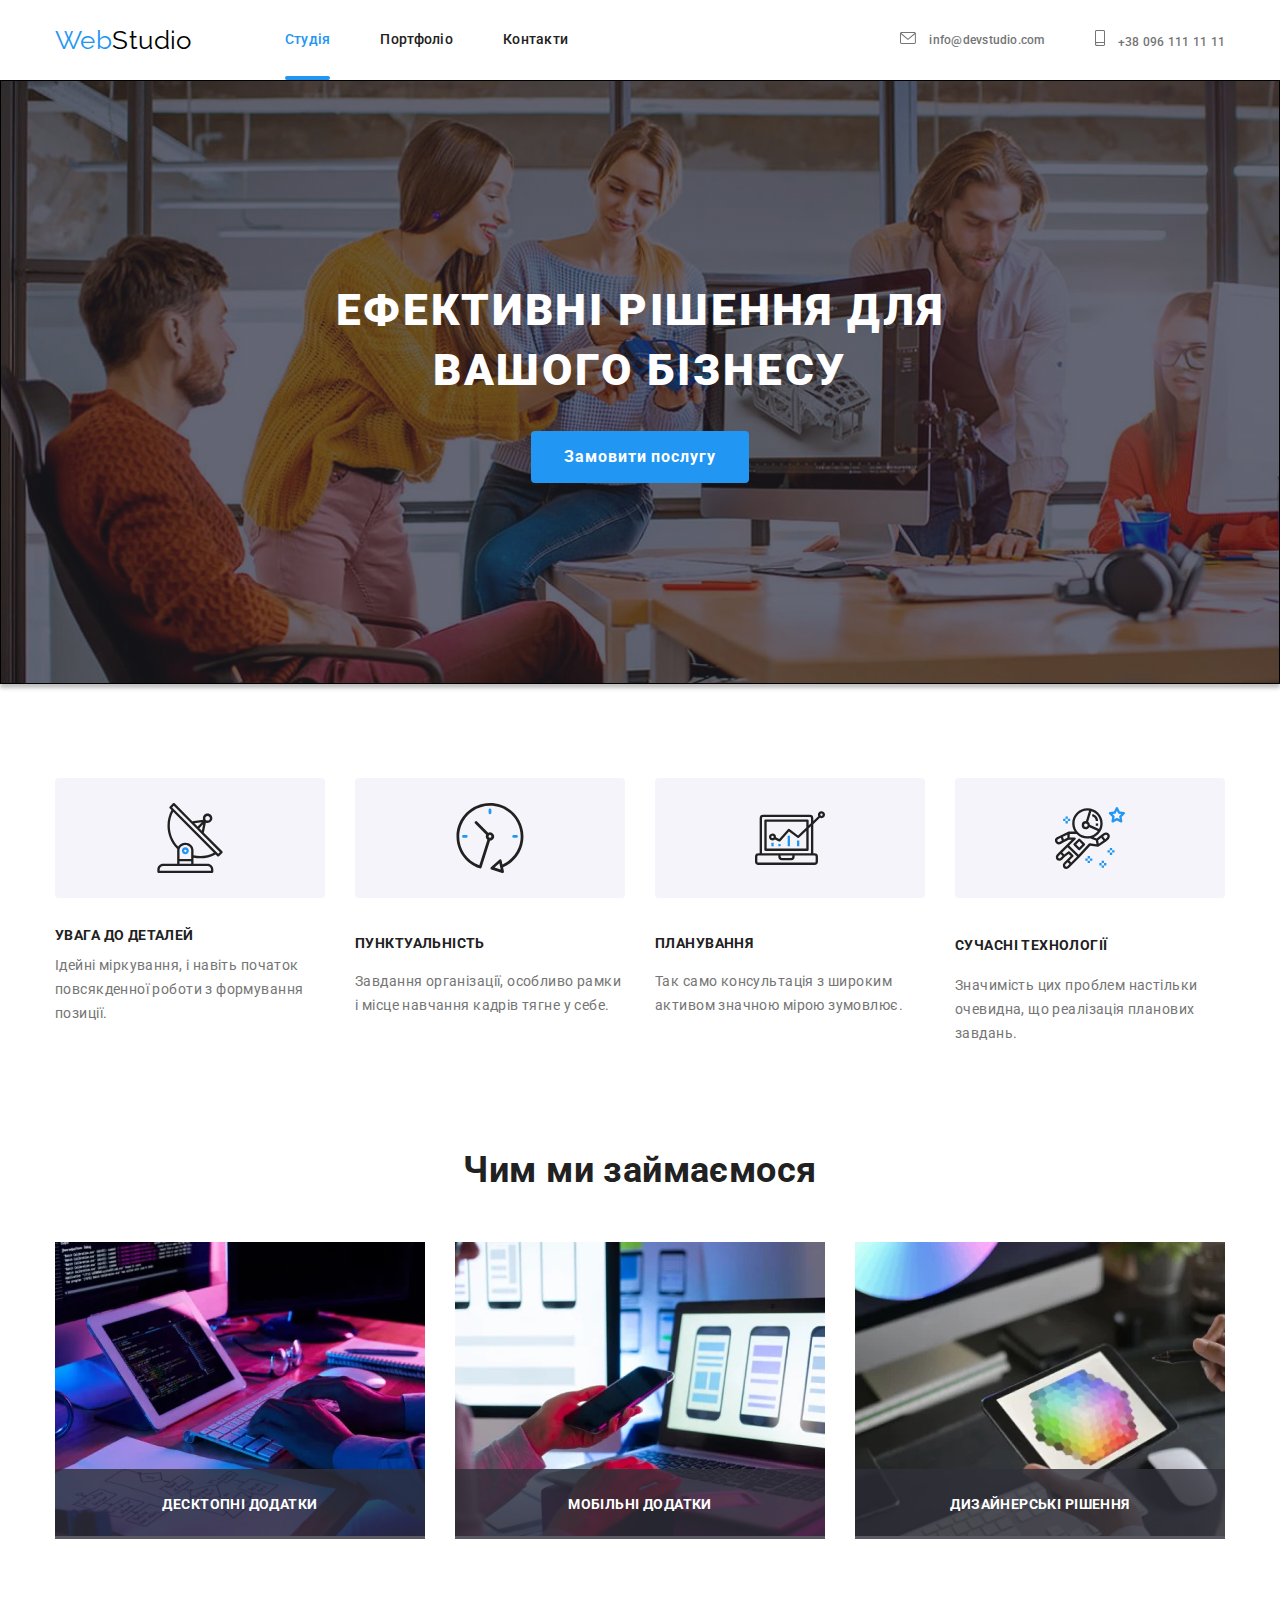
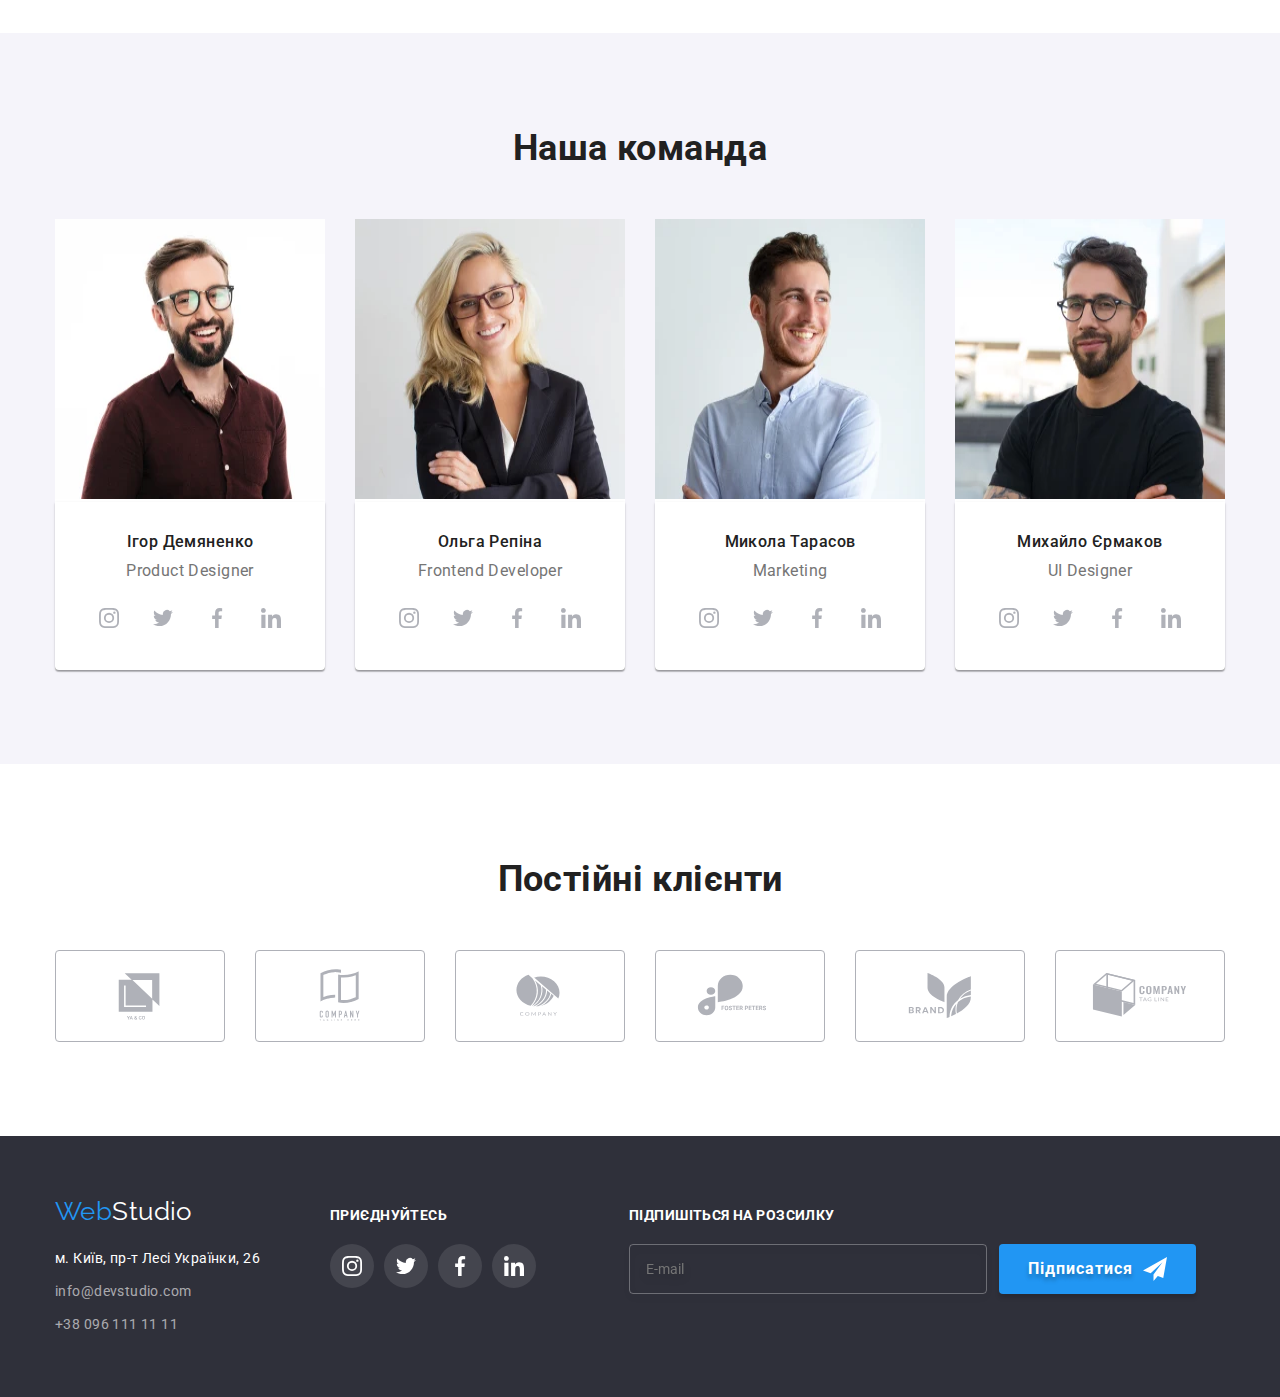
==== commit 46cec017: "add correct" ====
--- a/index.html
+++ b/index.html
@@ -54,14 +54,14 @@
             </a>
           </li>
         </ul>
-        <button class="menu__btn menu__btn-open" type="button">
+        <button class="menu__btn menu__btn-open" data-menu-open type="button">
           <svg class="menu__icon" width="40" height="40">
             <use href="./image/icons.svg#menu"></use>
           </svg>
         </button>
 
-        <div class="menu">
-          <button class="menu__btn menu__btn-close" type="button">
+        <div class="menu" data-menu>
+          <button class="menu__btn menu__btn-close" data-menu-close type="button">
             <svg class="menu__icon" width="40" height="40">
               <use href="./image/icons.svg#menu-close"></use>
             </svg>
@@ -768,5 +768,6 @@
     </div>
 
     <script src="./js/modal.js"></script>
+    <script src="./js/menu.js"></script>
   </body>
 </html>
--- a/css/main.min.css
+++ b/css/main.min.css
@@ -1 +1 @@
-/*! modern-normalize v1.1.0 | MIT License | https://github.com/sindresorhus/modern-normalize */*,::before,::after{-webkit-box-sizing:border-box;box-sizing:border-box}html{line-height:1.15;-webkit-text-size-adjust:100%;-moz-tab-size:4;-o-tab-size:4;tab-size:4}body{margin:0;font-family:system-ui,-apple-system,"Segoe UI",Roboto,Helvetica,Arial,sans-serif,"Apple Color Emoji","Segoe UI Emoji"}hr{height:0;color:inherit}abbr[title]{-webkit-text-decoration:underline dotted;text-decoration:underline dotted}b,strong{font-weight:bolder}code,kbd,samp,pre{font-family:ui-monospace,SFMono-Regular,Consolas,"Liberation Mono",Menlo,monospace;font-size:1em}small{font-size:80%}sub,sup{font-size:75%;line-height:0;position:relative;vertical-align:baseline}sub{bottom:-0.25em}sup{top:-0.5em}table{text-indent:0;border-color:inherit}button,input,optgroup,select,textarea{font-family:inherit;font-size:100%;line-height:1.15;margin:0}button,select{text-transform:none}button,[type=button],[type=reset],[type=submit]{-webkit-appearance:button}::-moz-focus-inner{border-style:none;padding:0}:-moz-focusring{outline:1px dotted ButtonText}:-moz-ui-invalid{box-shadow:none}legend{padding:0}progress{vertical-align:baseline}::-webkit-inner-spin-button,::-webkit-outer-spin-button{height:auto}[type=search]{-webkit-appearance:textfield;outline-offset:-2px}::-webkit-search-decoration{-webkit-appearance:none}::-webkit-file-upload-button{-webkit-appearance:button;font:inherit}summary{display:list-item}:root{--primari-text-color: #757575;--title-text-color: #212121;--accent-color: #2196F3;--primary-white-color: #FFFFFF;--secondary-white-color: rgba(255, 255, 255, 0.6);--anim-slov: 250ms cubic-bezier(0.4, 0, 0.2, 1)}.visually-hidden{position:absolute;width:1px;height:1px;margin:-1px;border:0;padding:0;white-space:nowrap;-webkit-clip-path:inset(100%);clip-path:inset(100%);clip:rect(0 0 0 0);overflow:hidden}body{background-color:var(--primary-white-color);color:var(--primari-text-color);font-family:Roboto,sans-serif;font-size:14px;letter-spacing:.03em}html{-webkit-box-sizing:border-box;box-sizing:border-box}*,*::after,*::before{-webkit-box-sizing:inherit;box-sizing:inherit}.list{margin:0;padding:0;list-style:none}.img{display:block;max-width:100%;height:auto}.container{margin-left:auto;margin-right:auto;padding-left:15px;padding-right:15px;outline:1px solid red}@media screen and (min-width: 480px){.container{width:480px}}@media screen and (min-width: 768px){.container{width:768px}}@media screen and (min-width: 1200px){.container{width:1200px}}.section{padding-top:60px;padding-bottom:60px;outline:1px solid gold}@media screen and (min-width: 1200px){.section{padding-top:94px;padding-bottom:94px}}.section__title{margin-top:0;margin-bottom:30px;color:var(--title-text-color);font-weight:700;font-size:28px;line-height:1.17;text-align:center}@media screen and (min-width: 1200px){.section__title{font-size:36px;margin-bottom:50px}}.logo{color:var(--accent-color);font-family:Raleway,sans-serif;font-size:26px;line-height:1.19;text-decoration:none}.logo__primary{color:#000}.logo__secondary{color:var(--primary-white-color)}.project__btn{display:-webkit-box;display:-ms-flexbox;display:flex;-ms-flex-wrap:wrap;flex-wrap:wrap;margin-bottom:50px;gap:8px}@media screen and (min-width: 480px){.project__btn{-ms-flex-wrap:wrap;flex-wrap:wrap}}@media screen and (min-width: 768px){.project__btn{-webkit-box-pack:center;-ms-flex-pack:center;justify-content:center}}.project__btn-primary{border-radius:4px;padding:6px 22px;min-width:73px;border:1px solid rgba(0,0,0,0);background-color:var(--accent-color);color:var(--primary-white-color);cursor:pointer;font-weight:500;font-size:16px;line-height:1.62}.project__btn-secondary{border-radius:4px;padding:6px 22px;min-width:103px;border:1px solid rgba(0,0,0,0);background-color:#f5f4fa;color:var(--title-text-color);cursor:pointer;font-weight:500;font-size:16px;line-height:1.62;-webkit-transition:color var(--anim-slov),background-color var(--anim-slov),-webkit-box-shadow var(--anim-slov);transition:color var(--anim-slov),background-color var(--anim-slov),-webkit-box-shadow var(--anim-slov);transition:color var(--anim-slov),background-color var(--anim-slov),box-shadow var(--anim-slov);transition:color var(--anim-slov),background-color var(--anim-slov),box-shadow var(--anim-slov),-webkit-box-shadow var(--anim-slov)}.project__btn-secondary:hover,.project__btn-secondary:focus{background-color:var(--accent-color);color:var(--primary-white-color);-webkit-box-shadow:0px 4px 4px rgba(0,0,0,.25);box-shadow:0px 4px 4px rgba(0,0,0,.25)}@media screen and (min-width: 1200px){.footer__newssub-form{margin-top:12px;margin-left:93px}}.footer__newssub-title{margin-top:0px;margin-bottom:20px;font-size:14px;line-height:1.14;letter-spacing:.03em;text-transform:uppercase;color:var(--primary-white-color)}@media screen and (min-width: 1200px){.footer__newssub-area{display:-webkit-box;display:-ms-flexbox;display:flex;gap:12px}}.footer__newssub-input{border:1px solid rgba(255,255,255,.3);-webkit-filter:drop-shadow(0px 4px 4px rgba(0, 0, 0, 0.15));filter:drop-shadow(0px 4px 4px rgba(0, 0, 0, 0.15));border-radius:4px;width:100%;background-color:rgba(0,0,0,0);padding-left:16px;outline:rgba(0,0,0,0);color:rgba(255,255,255,.6)}@media screen and (min-width: 480px){.footer__newssub-input{width:450px;height:50px}}@media screen and (min-width: 1200px){.footer__newssub-input{width:358px;height:50px;margin:0}}.footer__newssub-btn{cursor:pointer;pointer-events:initial;height:50px;font-style:normal;font-weight:700;font-size:16px;line-height:1.88;text-align:center;letter-spacing:.06em;text-shadow:0px 4px 4px rgba(0,0,0,.25);color:var(--primary-white-color);background-color:var(--accent-color);border:1px solid rgba(0,0,0,0);-webkit-box-shadow:0px 4px 4px rgba(0,0,0,.15);box-shadow:0px 4px 4px rgba(0,0,0,.15);border-radius:4px;display:-webkit-box;display:-ms-flexbox;display:flex;-webkit-box-align:center;-ms-flex-align:center;align-items:center;gap:10px;padding:10px 28px}@media screen and (min-width: 480px){.footer__newssub-btn{margin-top:20px;margin-right:auto;margin-left:auto}}@media screen and (min-width: 1200px){.footer__newssub-btn{margin-top:0}}.backdrop{position:fixed;top:0;left:0;width:100%;height:100%;background-color:rgba(0,0,0,.25);z-index:100;opacity:1;pointer-events:initial;-webkit-transform:translate(-50% -50%) scale(1);transform:translate(-50% -50%) scale(1);-webkit-transition:all transform 250ms cubic-bezier(0.4, 0, 0.2, 1);transition:all transform 250ms cubic-bezier(0.4, 0, 0.2, 1)}.backdrop.is-hidden{opacity:0;pointer-events:none}.modal{position:absolute;top:50%;left:50%;padding:15px;background-color:var(--primary-white-color);-webkit-transform:translate(-50%, -50%) scale(1);transform:translate(-50%, -50%) scale(1);-webkit-transition:-webkit-transform 250ms cubic-bezier(0.4, 0, 0.2, 1);transition:-webkit-transform 250ms cubic-bezier(0.4, 0, 0.2, 1);transition:transform 250ms cubic-bezier(0.4, 0, 0.2, 1);transition:transform 250ms cubic-bezier(0.4, 0, 0.2, 1), -webkit-transform 250ms cubic-bezier(0.4, 0, 0.2, 1);border-radius:4px 0px,4px rgba(0,0,0,.25);-webkit-box-shadow:0px 4px 4px 0px rgba(0,0,0,.2509803922);box-shadow:0px 4px 4px 0px rgba(0,0,0,.2509803922)}@media screen and (min-width: 480px){.modal{mheight:609px;width:450px}}@media screen and (min-width: 1200px){.modal{min-height:581px;min-width:528px}}.backdrop.is-hidden .modal{-webkit-transform:translate(-50%, -50%) scale(0.2);transform:translate(-50%, -50%) scale(0.2);-webkit-transition:-webkit-transform 250ms cubic-bezier(0.4, 0, 0.2, 1);transition:-webkit-transform 250ms cubic-bezier(0.4, 0, 0.2, 1);transition:transform 250ms cubic-bezier(0.4, 0, 0.2, 1);transition:transform 250ms cubic-bezier(0.4, 0, 0.2, 1), -webkit-transform 250ms cubic-bezier(0.4, 0, 0.2, 1)}.modal__btn{position:absolute;top:8px;right:8px;width:30px;height:30px;-webkit-box-align:center;-ms-flex-align:center;align-items:center;-webkit-box-pack:center;-ms-flex-pack:center;justify-content:center;background-color:var(--primary-white-color);border-radius:50%;border:1px solid rgba(0,0,0,.1019607843);padding:5px}.modal__btn-icon{display:inline-block;-ms-flex-negative:0;flex-shrink:0;-webkit-transition:fill var(--anim-slov);transition:fill var(--anim-slov)}.modal__btn-icon:hover{fill:var(--accent-color)}label{display:block;margin:0 auto}.subscription__title{margin-top:40px;margin-bottom:12px;font-size:20px;line-height:1.15;text-align:center;letter-spacing:.03em;color:var(--title-text-color)}@media screen and (min-width: 480px){.subscription__title{width:370px;margin-left:auto;margin-right:auto}}.subscription__form{width:528px;height:581px}.subscription__group{width:448px;height:342px;margin-left:40px;margin-right:40px;margin-bottom:20px}.subscription__field{position:relative;display:-webkit-box;display:-ms-flexbox;display:flex;-webkit-box-orient:vertical;-webkit-box-direction:normal;-ms-flex-direction:column;flex-direction:column;margin-bottom:10px}.subscription__field:last-child{margin-bottom:0px}.subscription__name{font-size:12px;line-height:1.17;letter-spacing:.01em;color:var(--primari-text-color);margin-bottom:4px}.subscription__input{display:inline-block;width:100%;height:40px;padding-left:42px;font-family:inherit;border:1px solid rgba(33,33,33,.2);border-radius:4px;outline:rgba(0,0,0,0);-webkit-transition:border var(--anim-slov);transition:border var(--anim-slov)}.subscription__input:focus{border:1px solid var(--accent-color);border-radius:4px}@media screen and (max-width: 767.98px){.subscription__input{width:370px}}@media screen and (min-width: 768px)and (max-width: 1199.98px){.subscription__input{width:370px}}.subscription__input:focus,.subscription__textarea:focus{border:1px solid var(--accent-color);border-radius:4px}.subscription__input:focus+.subscription__input-icon{fill:var(--accent-color)}.subscription__input-icon{position:absolute;display:inline-block;-ms-flex-negative:0;flex-shrink:0;top:29px;left:12px;-webkit-transition:fill var(--anim-slov);transition:fill var(--anim-slov)}.subscription__textarea{display:inline-block;resize:none;width:448px;height:120px;padding:12px 16px;width:100%;font-size:12px;line-height:14px;letter-spacing:.01em;color:rgba(117,117,117,.5);border:1px solid rgba(33,33,33,.2);border-radius:4px;outline:rgba(0,0,0,0);-webkit-transition:border var(--anim-slov);transition:border var(--anim-slov)}.subscription__textarea:focus{border:1px solid var(--accent-color);border-radius:4px}@media screen and (max-width: 767.98px){.subscription__textarea{width:370px}}@media screen and (min-width: 768px)and (max-width: 1199.98px){.subscription__textarea{width:370px}}.subscription__contract-flied{display:-webkit-box;display:-ms-flexbox;display:flex;-webkit-box-pack:center;-ms-flex-pack:center;justify-content:center;-webkit-box-align:center;-ms-flex-align:center;align-items:center;gap:7px;margin-top:20px;margin-bottom:30px}.subscription__contract-check{display:-webkit-inline-box;display:-ms-inline-flexbox;display:inline-flex;-webkit-box-align:center;-ms-flex-align:center;align-items:center;-webkit-box-pack:center;-ms-flex-pack:center;justify-content:center;width:16px;height:15px;outline:2px solid #000;outline-offset:-2px;border-radius:2px;-webkit-transition:outline var(--anim-slov),background-color var(--anim-slov);transition:outline var(--anim-slov),background-color var(--anim-slov)}.subscription__contract-input:checked+.subscription__contract-check{outline:var(--accent-color);background-color:var(--accent-color)}@media screen and (min-width: 480px){.subscription__contract{font-size:12px;line-height:1.17;letter-spacing:.03em}}@media screen and (min-width: 1200px){.subscription__contract{line-height:1.71}}.subscription__contract-name{color:var(--accent-color)}@media screen and (min-width: 480px){.subscription__contract-name{font-size:12px;line-height:1.17;letter-spacing:.03em}}@media screen and (min-width: 1200px){.subscription__contract-name{line-height:1.71}}.subscription__form-btn{display:-webkit-box;display:-ms-flexbox;display:flex;-webkit-box-align:center;-ms-flex-align:center;align-items:center;text-align:center;font-family:inherit;cursor:pointer;margin-bottom:40px;margin-left:auto;margin-right:auto;font-style:normal;font-weight:700;font-size:16px;line-height:1.88;letter-spacing:.06em;color:var(--primary-white-color);background-color:var(--accent-color);border:1px solid rgba(0,0,0,0);border-radius:4px;-webkit-box-shadow:0px 4px 4px 0px rgba(0,0,0,.25);box-shadow:0px 4px 4px 0px rgba(0,0,0,.25);padding:10px 52px}.menu{position:fixed;top:0;left:0;width:100%;height:100%;background-color:#fff;padding:48px 40px}@media screen and (min-width: 768px){.menu{display:none}}.menu__list{margin-bottom:302px}.menu__contact-list{margin-bottom:64px}@media screen and (max-width: 767.98px){.menu__link{display:block;color:var(--title-text-color);font-weight:500;font-size:40px;line-height:47px;letter-spacing:.02em;text-decoration:none}}.menu__link:hover,.menu__link:focus{color:var(--accent-color)}.menu__contact-link{font-weight:500;font-size:34px;line-height:40px;letter-spacing:.02em;color:#757575;text-decoration:none}.menu__contact-link:hover,.menu__contact-link:focus{color:var(--accent-color)}.menu__link--current{color:var(--accent-color);-webkit-transition:color var(--anim-slov);transition:color var(--anim-slov)}.menu__cosial-list{display:-webkit-box;display:-ms-flexbox;display:flex}.menu__social-link{font-weight:500;font-size:18px;line-height:22px;letter-spacing:.02em;text-decoration:none;color:#2196f3}.menu__btn{display:-webkit-box;display:-ms-flexbox;display:flex;-webkit-box-align:center;-ms-flex-align:center;align-items:center;font-family:inherit;cursor:pointer;width:40px;height:40px;-webkit-box-pack:center;-ms-flex-pack:center;justify-content:center;background-color:var(--primary-white-color);padding:5px;margin-left:auto;margin-right:auto;font-style:normal;font-weight:700;font-size:16px;line-height:1.88;letter-spacing:.06em}.menu__btn-icon{display:inline-block;-ms-flex-negative:0;flex-shrink:0}.header__content{display:-webkit-box;display:-ms-flexbox;display:flex}.header__nav{display:-webkit-box;display:-ms-flexbox;display:flex;-webkit-box-align:center;-ms-flex-align:center;align-items:center}@media screen and (max-width: 767.98px){.header__nav{padding-top:16px;padding-bottom:16px}}@media screen and (max-width: 767.98px){.header__nav-list{display:none}}@media screen and (min-width: 768px){.header__nav-list{display:-webkit-box;display:-ms-flexbox;display:flex;gap:50px;margin-left:87px}}@media screen and (min-width: 1200px){.header__nav-list{margin-left:93px}}.header__nav-link{display:block;position:relative;color:var(--title-text-color);font-weight:500;line-height:1.14;letter-spacing:.02em;text-decoration:none;padding-top:32px;padding-bottom:32px}.header__nav-link:hover,.header__nav-link:focus{color:var(--accent-color)}.header__nav-link--current{color:var(--accent-color);-webkit-transition:color var(--anim-slov);transition:color var(--anim-slov)}.header__nav-link--current::after{position:absolute;content:"";width:100%;height:4px;left:0;bottom:0;background-color:var(--accent-color);border-radius:4px}@media screen and (max-width: 767.98px){.header__contact{display:none}}@media screen and (min-width: 768px){.header__contact{padding-top:18px;padding-bottom:18px;margin-left:76px}}@media screen and (min-width: 1200px){.header__contact{display:-webkit-box;display:-ms-flexbox;display:flex;margin-left:auto;gap:50px}}.header__contact-item{display:-webkit-box;display:-ms-flexbox;display:flex;-webkit-box-align:center;-ms-flex-align:center;align-items:center}@media screen and (min-width: 768px)and (max-width: 1199.98px){.header__contact-item{margin-bottom:10px}.header__contact-item:last-child{margin-bottom:0}}.header__contact-link{color:var(--primari-text-color);font-weight:500;font-size:12px;line-height:1.14;letter-spacing:.02em;text-decoration:none;-webkit-transition:color var(--anim-slov);transition:color var(--anim-slov)}.header__contact-link:hover,.header__contact-link:focus{color:var(--accent-color)}.header__contact-icon{fill:currentColor;margin-right:10px}.hero{padding:200px 0}.hero__title{margin-top:0;margin-bottom:30px;margin-left:auto;margin-right:auto;text-align:center;color:var(--primary-white-color);font-weight:900;font-size:26px;line-height:1.62;letter-spacing:.06em;text-transform:uppercase}@media screen and (min-width: 1200px){.hero__title{width:696px;font-size:44px;line-height:1.36}}.hero__overlay{margin-left:auto;margin-right:auto;background-size:cover;background-image:-webkit-gradient(linear, left top, left bottom, from(rgba(47, 48, 58, 0.4)), to(rgba(47, 48, 58, 0.4))),url(../image/hero/hero_sm.jpg);background-image:linear-gradient(rgba(47, 48, 58, 0.4), rgba(47, 48, 58, 0.4)),url(../image/hero/hero_sm.jpg);border:1px solid #000;-webkit-box-shadow:0px 4px 4px rgba(0,0,0,.25);box-shadow:0px 4px 4px rgba(0,0,0,.25)}@media(min-device-pixel-ratio: 2),(-webkit-min-device-pixel-ratio: 2),(min-resolution: 192dpi),(min-resolution: 2dppx){.hero__overlay{background-image:-webkit-gradient(linear, left top, left bottom, from(rgba(47, 48, 58, 0.4)), to(rgba(47, 48, 58, 0.4))),url(../image/hero/hero_sm@2x.jpg);background-image:linear-gradient(rgba(47, 48, 58, 0.4), rgba(47, 48, 58, 0.4)),url(../image/hero/hero_sm@2x.jpg)}}@media screen and (min-width: 768px){.hero__overlay{background-image:-webkit-gradient(linear, left top, left bottom, from(rgba(47, 48, 58, 0.4)), to(rgba(47, 48, 58, 0.4))),url(../image/hero/hero_md.jpg);background-image:linear-gradient(rgba(47, 48, 58, 0.4), rgba(47, 48, 58, 0.4)),url(../image/hero/hero_md.jpg)}}@media screen and (min-width: 768px)and (min-device-pixel-ratio: 2),screen and (min-width: 768px)and (-webkit-min-device-pixel-ratio: 2),screen and (min-width: 768px)and (min-resolution: 192dpi),screen and (min-width: 768px)and (min-resolution: 2dppx){.hero__overlay{background-image:-webkit-gradient(linear, left top, left bottom, from(rgba(47, 48, 58, 0.4)), to(rgba(47, 48, 58, 0.4))),url(../image/hero/hero_md@2x.jpg);background-image:linear-gradient(rgba(47, 48, 58, 0.4), rgba(47, 48, 58, 0.4)),url(../image/hero/hero_md@2x.jpg)}}@media screen and (min-width: 1200px){.hero__overlay{background-image:-webkit-gradient(linear, left top, left bottom, from(rgba(47, 48, 58, 0.4)), to(rgba(47, 48, 58, 0.4))),url(../image/hero/hero_lg.jpg);background-image:linear-gradient(rgba(47, 48, 58, 0.4), rgba(47, 48, 58, 0.4)),url(../image/hero/hero_lg.jpg)}}@media screen and (min-width: 1200px)and (min-device-pixel-ratio: 2),screen and (min-width: 1200px)and (-webkit-min-device-pixel-ratio: 2),screen and (min-width: 1200px)and (min-resolution: 192dpi),screen and (min-width: 1200px)and (min-resolution: 2dppx){.hero__overlay{background-image:-webkit-gradient(linear, left top, left bottom, from(rgba(47, 48, 58, 0.4)), to(rgba(47, 48, 58, 0.4))),url(../image/hero/hero_lg@2x.jpg);background-image:linear-gradient(rgba(47, 48, 58, 0.4), rgba(47, 48, 58, 0.4)),url(../image/hero/hero_lg@2x.jpg)}}.hero__btn{margin-left:auto;margin-right:auto;border-radius:4px;padding:10px 32px;border:1px solid rgba(0,0,0,0);background-color:var(--accent-color);color:var(--primary-white-color);font-family:inherit;cursor:pointer;font-weight:700;font-size:16px;line-height:1.88;display:-webkit-box;display:-ms-flexbox;display:flex;-webkit-box-align:center;-ms-flex-align:center;align-items:center;letter-spacing:.06em}@media screen and (min-width: 768px){.feature__list{display:-webkit-box;display:-ms-flexbox;display:flex;-ms-flex-wrap:wrap;flex-wrap:wrap;gap:30px}}@media screen and (min-width: 1200px){.feature__list{display:-webkit-box;display:-ms-flexbox;display:flex;gap:30px}}.feature__list-item{margin-bottom:30px}.feature__list-item:last-child{margin-bottom:0px}@media screen and (min-width: 768px){.feature__list-item{display:-webkit-box;display:-ms-flexbox;display:flex;-ms-flex-wrap:wrap;flex-wrap:wrap;width:calc((100% - 30px)/2)}}@media screen and (min-width: 1200px){.feature__list-item{display:-webkit-box;display:-ms-flexbox;display:flex;width:calc((100% - 90px)/4)}}.feature__list-card{background-color:#f5f4fa;border-radius:4px;height:120px;display:-webkit-box;display:-ms-flexbox;display:flex;-webkit-box-pack:center;-ms-flex-pack:center;justify-content:center;-webkit-box-align:center;-ms-flex-align:center;align-items:center}@media screen and (min-width: 480px){.feature__list-card{width:450px}}@media screen and (min-width: 768px){.feature__list-card{width:354px}}@media screen and (min-width: 1200px){.feature__list-card{width:270px}}.feature__list-name{margin:0;margin-top:30px;margin-bottom:10px;color:var(--title-text-color);font-size:14px;line-height:1.14;text-transform:uppercase}.feature__list-text{margin-top:0;margin-bottom:0;line-height:1.71}@media screen and (min-width: 480px){.works{display:none}}@media screen and (min-width: 1200px){.works{display:-webkit-box;display:-ms-flexbox;display:flex;padding-top:0}}@media screen and (min-width: 1200px){.works__list{display:-webkit-box;display:-ms-flexbox;display:flex;gap:30px}}@media screen and (min-width: 1200px){.works__list-item{position:relative;overflow:hidden;width:370px}}@media screen and (min-width: 1200px){.works__list-label{position:absolute;font-weight:700;font-size:14px;text-align:center;letter-spacing:.03em;text-transform:uppercase;color:var(--primary-white-color);background-color:rgba(47,48,58,.8);padding-top:27px;padding-bottom:27px;margin:0;bottom:0;left:0;width:100%}}.team{background-color:#f5f4fa}@media screen and (min-width: 768px){.team__list{display:-webkit-box;display:-ms-flexbox;display:flex;-ms-flex-wrap:wrap;flex-wrap:wrap;gap:30px}}.team__list-item{background-color:var(--primary-white-color)}@media screen and (max-width: 767.98px){.team__list-item{margin-bottom:30px}}@media screen and (min-width: 768px){.team__list-item{width:calc((100% - 30px)/2)}}@media screen and (min-width: 1200px){.team__list-item{width:calc((100% - 90px)/4)}}@media screen and (min-width: 768px){.team__list-img{width:354px;height:374px}}@media screen and (min-width: 1200px){.team__list-img{width:270px;height:280px}}.team__card{-webkit-box-shadow:0px 1px 3px rgba(0,0,0,.12),0px 1px 1px rgba(0,0,0,.14),0px 2px 1px rgba(0,0,0,.2);box-shadow:0px 1px 3px rgba(0,0,0,.12),0px 1px 1px rgba(0,0,0,.14),0px 2px 1px rgba(0,0,0,.2);border-radius:0px 0px 4px 4px;padding-top:30px;padding-bottom:30px}.team__card-name{margin-top:0;margin-bottom:10px;color:var(--title-text-color);font-weight:500;font-size:16px;line-height:1.19;text-align:center}.team__card-description{margin-top:0;margin-bottom:0;font-size:16px;line-height:1.19;text-align:center}.team__social{display:-webkit-box;display:-ms-flexbox;display:flex;margin-top:16px;margin-left:122px;margin-right:122px;gap:10px}@media screen and (min-width: 768px){.team__social{margin-left:74px;margin-right:74px}}@media screen and (min-width: 1200px){.team__social{margin-left:32px;margin-right:32px}}.team__social-link{display:-webkit-inline-box;display:-ms-inline-flexbox;display:inline-flex;-webkit-box-align:center;-ms-flex-align:center;align-items:center;-webkit-box-pack:center;-ms-flex-pack:center;justify-content:center;width:44px;height:44px;background-color:var(--primary-white-color);border-radius:50%;fill:#afb1b8;-webkit-transition:fill var(--anim-slov),background-color var(--anim-slov);transition:fill var(--anim-slov),background-color var(--anim-slov)}.team__social-link:hover{background-color:var(--accent-color);fill:var(--primary-white-color)}.team__social-icon{display:inline-block;-ms-flex-negative:0;flex-shrink:0}.clients__list{display:-webkit-box;display:-ms-flexbox;display:flex;-ms-flex-wrap:wrap;flex-wrap:wrap;gap:30px}.clients__list-item{display:-webkit-box;display:-ms-flexbox;display:flex;-webkit-box-align:center;-ms-flex-align:center;align-items:center;-webkit-box-pack:center;-ms-flex-pack:center;justify-content:center;width:210px;height:92px;fill:#afb1b8;border:1px solid #afb1b8;border-radius:4px;-webkit-transition:fill var(--anim-slov),border var(--anim-slov);transition:fill var(--anim-slov),border var(--anim-slov)}@media screen and (min-width: 768px){.clients__list-item{width:226px}}@media screen and (min-width: 1200px){.clients__list-item{width:170px}}.clients__list-item:hover{fill:var(--accent-color);border:1px solid var(--accent-color)}.project__card{background-color:var(--primary-white-color);gap:30px}@media screen and (min-width: 768px){.project__card{display:-webkit-box;display:-ms-flexbox;display:flex;-ms-flex-wrap:wrap;flex-wrap:wrap}}.project__card-item{display:-webkit-box;display:-ms-flexbox;display:flex;-webkit-box-orient:vertical;-webkit-box-direction:normal;-ms-flex-direction:column;flex-direction:column}@media screen and (max-width: 767.98px){.project__card-item{margin-bottom:30px}}@media screen and (max-width: 767.98px){.project__card-item:last-child{margin-bottom:0}}@media screen and (min-width: 768px){.project__card-item{width:calc((100% - 30px)/2)}}@media screen and (min-width: 1200px){.project__card-item{width:calc((100% - 60px)/3);-webkit-transition:color var(--anim-slov);transition:color var(--anim-slov)}.project__card-item:hover,.project__card-item:focus{cursor:pointer;-webkit-box-shadow:0px 1px 1px rgba(0,0,0,.12),0px 4px 4px rgba(0,0,0,.06),1px 4px 6px rgba(0,0,0,.16);box-shadow:0px 1px 1px rgba(0,0,0,.12),0px 4px 4px rgba(0,0,0,.06),1px 4px 6px rgba(0,0,0,.16)}}.project__card-item:hover .project__card-overlay,.project__card-item:focus .project__card-overlay{-webkit-transform:translate(0);transform:translate(0)}.project__card-trum{position:relative;overflow:hidden}@media screen and (min-width: 768px){.project__card-img{width:354px;height:294px}}@media screen and (min-width: 1200px){.project__card-img{width:370px;height:294px}}.project__card-overlay{position:absolute;bottom:0;left:0;width:100%;height:100%;background-color:rgba(33,150,243,.9);margin:0;padding:63px 24px;font-size:18px;line-height:1.56;letter-spacing:.03em;color:var(--primary-white-color);-webkit-transform:translatey(100%);transform:translatey(100%);-webkit-transition:-webkit-transform var(--anim-slov);transition:-webkit-transform var(--anim-slov);transition:transform var(--anim-slov);transition:transform var(--anim-slov), -webkit-transform var(--anim-slov)}.project__card-content{-webkit-box-flex:1;-ms-flex-positive:1;flex-grow:1;border:1px solid #eee;border-top:rgba(0,0,0,0);padding:20px 24px}.project__card-name{margin-top:0;margin-bottom:4px;color:var(--title-text-color);font-size:18px;line-height:2;letter-spacing:.06em}.project__card-position{margin-top:0;margin-bottom:0;font-size:16px;line-height:1.88}.footer{padding-top:60px;padding-bottom:60px;background-color:#2f303a}@media screen and (max-width: 767.98px){.footer__contact{text-align:center}}@media screen and (min-width: 768px)and (max-width: 1199.98px){.footer__contact{text-align:center}}@media screen and (min-width: 1200px){.footer__contact{display:-webkit-box;display:-ms-flexbox;display:flex;-webkit-box-align:stretch;-ms-flex-align:stretch;align-items:stretch}}@media screen and (min-width: 768px){.footer__contact-join{display:-webkit-box;display:-ms-flexbox;display:flex;-ms-flex-pack:distribute;justify-content:space-around;margin-bottom:60px}}@media screen and (min-width: 1200px){.footer__contact-join{display:-webkit-box;display:-ms-flexbox;display:flex;-webkit-box-align:stretch;-ms-flex-align:stretch;align-items:stretch;margin-bottom:0}}.footer__contact-info{margin-top:20px}.footer__contact-item{margin-bottom:8px}.footer__contact-item:last-child{margin-bottom:0}@media screen and (min-width: 1200px){.footer__contact-item{margin-bottom:9px}}.footer__contact-link{color:var(--primary-white-color);line-height:1.71;font-style:normal;text-decoration:none}.footer__contact-link--current{color:var(--secondary-white-color);-webkit-transition:color var(--anim-slov);transition:color var(--anim-slov)}.footer__contact-link--current:hover,.footer__contact-link--current:focus{color:var(--accent-color)}@media screen and (min-width: 480px){.footer__join{margin-top:60px;margin-bottom:60px}}@media screen and (min-width: 768px){.footer__join{margin-top:5px;margin-bottom:0}}@media screen and (min-width: 1200px){.footer__join{margin-top:12px;margin-left:70px;width:206px;height:80px}}.footer__join-name{font-size:14px;line-height:1.14;letter-spacing:.03em;text-transform:uppercase;color:var(--primary-white-color);margin-top:0;margin-bottom:20px}.footer__social-list{gap:10px}@media screen and (min-width: 480px){.footer__social-list{display:-webkit-box;display:-ms-flexbox;display:flex;-webkit-box-pack:center;-ms-flex-pack:center;justify-content:center}}@media screen and (min-width: 1200px){.footer__social-list{display:-webkit-box;display:-ms-flexbox;display:flex}}.footer__social-link{display:-webkit-box;display:-ms-flexbox;display:flex;-webkit-box-align:center;-ms-flex-align:center;align-items:center;-webkit-box-pack:center;-ms-flex-pack:center;justify-content:center;width:44px;height:44px;background-color:rgba(255,255,255,.1);border-radius:50%;fill:var(--primary-white-color);-webkit-transition:background-color var(--anim-slov);transition:background-color var(--anim-slov)}.footer__social-link:hover,.footer__social-link:focus{background-color:var(--accent-color)}.footer__social-icon{display:inline-block;-ms-flex-negative:0;flex-shrink:0}/*# sourceMappingURL=main.min.css.map */+/*! modern-normalize v1.1.0 | MIT License | https://github.com/sindresorhus/modern-normalize */*,::before,::after{-webkit-box-sizing:border-box;box-sizing:border-box}html{line-height:1.15;-webkit-text-size-adjust:100%;-moz-tab-size:4;-o-tab-size:4;tab-size:4}body{margin:0;font-family:system-ui,-apple-system,"Segoe UI",Roboto,Helvetica,Arial,sans-serif,"Apple Color Emoji","Segoe UI Emoji"}hr{height:0;color:inherit}abbr[title]{-webkit-text-decoration:underline dotted;text-decoration:underline dotted}b,strong{font-weight:bolder}code,kbd,samp,pre{font-family:ui-monospace,SFMono-Regular,Consolas,"Liberation Mono",Menlo,monospace;font-size:1em}small{font-size:80%}sub,sup{font-size:75%;line-height:0;position:relative;vertical-align:baseline}sub{bottom:-0.25em}sup{top:-0.5em}table{text-indent:0;border-color:inherit}button,input,optgroup,select,textarea{font-family:inherit;font-size:100%;line-height:1.15;margin:0}button,select{text-transform:none}button,[type=button],[type=reset],[type=submit]{-webkit-appearance:button}::-moz-focus-inner{border-style:none;padding:0}:-moz-focusring{outline:1px dotted ButtonText}:-moz-ui-invalid{box-shadow:none}legend{padding:0}progress{vertical-align:baseline}::-webkit-inner-spin-button,::-webkit-outer-spin-button{height:auto}[type=search]{-webkit-appearance:textfield;outline-offset:-2px}::-webkit-search-decoration{-webkit-appearance:none}::-webkit-file-upload-button{-webkit-appearance:button;font:inherit}summary{display:list-item}:root{--primari-text-color: #757575;--title-text-color: #212121;--accent-color: #2196F3;--primary-white-color: #FFFFFF;--secondary-white-color: rgba(255, 255, 255, 0.6);--anim-slov: 250ms cubic-bezier(0.4, 0, 0.2, 1)}.visually-hidden{position:absolute;width:1px;height:1px;margin:-1px;border:0;padding:0;white-space:nowrap;-webkit-clip-path:inset(100%);clip-path:inset(100%);clip:rect(0 0 0 0);overflow:hidden}body{background-color:var(--primary-white-color);color:var(--primari-text-color);font-family:Roboto,sans-serif;font-size:14px;letter-spacing:.03em}html{-webkit-box-sizing:border-box;box-sizing:border-box}*,*::after,*::before{-webkit-box-sizing:inherit;box-sizing:inherit}.list{margin:0;padding:0;list-style:none}.img{display:block;max-width:100%;height:auto}.container{margin-left:auto;margin-right:auto;padding-left:15px;padding-right:15px}@media screen and (min-width: 480px){.container{width:480px}}@media screen and (min-width: 768px){.container{width:768px}}@media screen and (min-width: 1200px){.container{width:1200px}}.section{padding-top:60px;padding-bottom:60px}@media screen and (min-width: 1200px){.section{padding-top:94px;padding-bottom:94px}}.section__title{margin-top:0;margin-bottom:30px;color:var(--title-text-color);font-weight:700;font-size:28px;line-height:1.17;text-align:center}@media screen and (min-width: 1200px){.section__title{font-size:36px;margin-bottom:50px}}.logo{color:var(--accent-color);font-family:Raleway,sans-serif;font-size:26px;line-height:1.19;text-decoration:none}.logo__primary{color:#000}.logo__secondary{color:var(--primary-white-color)}.project__btn{display:-webkit-box;display:-ms-flexbox;display:flex;-ms-flex-wrap:wrap;flex-wrap:wrap;margin-bottom:50px;gap:8px}@media screen and (min-width: 480px){.project__btn{-ms-flex-wrap:wrap;flex-wrap:wrap}}@media screen and (min-width: 768px){.project__btn{-webkit-box-pack:center;-ms-flex-pack:center;justify-content:center}}.project__btn-primary{border-radius:4px;padding:6px 22px;min-width:73px;border:1px solid rgba(0,0,0,0);background-color:var(--accent-color);color:var(--primary-white-color);cursor:pointer;font-weight:500;font-size:16px;line-height:1.62}.project__btn-secondary{border-radius:4px;padding:6px 22px;min-width:103px;border:1px solid rgba(0,0,0,0);background-color:#f5f4fa;color:var(--title-text-color);cursor:pointer;font-weight:500;font-size:16px;line-height:1.62;-webkit-transition:color var(--anim-slov),background-color var(--anim-slov),-webkit-box-shadow var(--anim-slov);transition:color var(--anim-slov),background-color var(--anim-slov),-webkit-box-shadow var(--anim-slov);transition:color var(--anim-slov),background-color var(--anim-slov),box-shadow var(--anim-slov);transition:color var(--anim-slov),background-color var(--anim-slov),box-shadow var(--anim-slov),-webkit-box-shadow var(--anim-slov)}.project__btn-secondary:hover,.project__btn-secondary:focus{background-color:var(--accent-color);color:var(--primary-white-color);-webkit-box-shadow:0px 4px 4px rgba(0,0,0,.25);box-shadow:0px 4px 4px rgba(0,0,0,.25)}@media screen and (min-width: 1200px){.footer__newssub-form{margin-top:12px;margin-left:93px}}.footer__newssub-title{margin-top:0px;margin-bottom:20px;font-size:14px;line-height:1.14;letter-spacing:.03em;text-transform:uppercase;color:var(--primary-white-color)}@media screen and (min-width: 1200px){.footer__newssub-area{display:-webkit-box;display:-ms-flexbox;display:flex;gap:12px}}.footer__newssub-input{border:1px solid rgba(255,255,255,.3);-webkit-filter:drop-shadow(0px 4px 4px rgba(0, 0, 0, 0.15));filter:drop-shadow(0px 4px 4px rgba(0, 0, 0, 0.15));border-radius:4px;width:100%;background-color:rgba(0,0,0,0);padding-left:16px;outline:rgba(0,0,0,0);color:rgba(255,255,255,.6)}@media screen and (min-width: 480px){.footer__newssub-input{width:450px;height:50px}}@media screen and (min-width: 1200px){.footer__newssub-input{width:358px;height:50px;margin:0}}.footer__newssub-btn{cursor:pointer;pointer-events:initial;height:50px;font-style:normal;font-weight:700;font-size:16px;line-height:1.88;text-align:center;letter-spacing:.06em;text-shadow:0px 4px 4px rgba(0,0,0,.25);color:var(--primary-white-color);background-color:var(--accent-color);border:1px solid rgba(0,0,0,0);-webkit-box-shadow:0px 4px 4px rgba(0,0,0,.15);box-shadow:0px 4px 4px rgba(0,0,0,.15);border-radius:4px;display:-webkit-box;display:-ms-flexbox;display:flex;-webkit-box-align:center;-ms-flex-align:center;align-items:center;gap:10px;padding:10px 28px}@media screen and (min-width: 480px){.footer__newssub-btn{margin-top:20px;margin-right:auto;margin-left:auto}}@media screen and (min-width: 1200px){.footer__newssub-btn{margin-top:0}}.backdrop{position:fixed;top:0;left:0;width:100%;height:100%;background-color:rgba(0,0,0,.25);z-index:100;opacity:1;pointer-events:initial;-webkit-transform:translate(-50% -50%) scale(1);transform:translate(-50% -50%) scale(1);-webkit-transition:all transform 250ms cubic-bezier(0.4, 0, 0.2, 1);transition:all transform 250ms cubic-bezier(0.4, 0, 0.2, 1)}.backdrop.is-hidden{opacity:0;pointer-events:none}.modal{position:absolute;top:50%;left:50%;padding:40px;background-color:var(--primary-white-color);-webkit-transform:translate(-50%, -50%) scale(1);transform:translate(-50%, -50%) scale(1);-webkit-transition:-webkit-transform 250ms cubic-bezier(0.4, 0, 0.2, 1);transition:-webkit-transform 250ms cubic-bezier(0.4, 0, 0.2, 1);transition:transform 250ms cubic-bezier(0.4, 0, 0.2, 1);transition:transform 250ms cubic-bezier(0.4, 0, 0.2, 1), -webkit-transform 250ms cubic-bezier(0.4, 0, 0.2, 1);border-radius:4px 0px,4px rgba(0,0,0,.25);-webkit-box-shadow:0px 4px 4px 0px rgba(0,0,0,.2509803922);box-shadow:0px 4px 4px 0px rgba(0,0,0,.2509803922)}@media screen and (min-width: 480px){.modal{mheight:609px;width:450px}}@media screen and (min-width: 1200px){.modal{min-height:581px;min-width:528px}}.backdrop.is-hidden .modal{-webkit-transform:translate(-50%, -50%) scale(0.2);transform:translate(-50%, -50%) scale(0.2);-webkit-transition:-webkit-transform 250ms cubic-bezier(0.4, 0, 0.2, 1);transition:-webkit-transform 250ms cubic-bezier(0.4, 0, 0.2, 1);transition:transform 250ms cubic-bezier(0.4, 0, 0.2, 1);transition:transform 250ms cubic-bezier(0.4, 0, 0.2, 1), -webkit-transform 250ms cubic-bezier(0.4, 0, 0.2, 1)}.modal__btn{position:absolute;top:8px;right:8px;width:30px;height:30px;-webkit-box-align:center;-ms-flex-align:center;align-items:center;-webkit-box-pack:center;-ms-flex-pack:center;justify-content:center;background-color:var(--primary-white-color);border-radius:50%;border:1px solid rgba(0,0,0,.1019607843);padding:5px}.modal__btn-icon{display:inline-block;-ms-flex-negative:0;flex-shrink:0;-webkit-transition:fill var(--anim-slov);transition:fill var(--anim-slov)}.modal__btn-icon:hover{fill:var(--accent-color)}label{display:block;margin:0 auto}.subscription__title{margin-bottom:12px;font-size:20px;line-height:1.15;text-align:center;letter-spacing:.03em;color:var(--title-text-color)}@media screen and (min-width: 480px){.subscription__title{width:370px}}.subscription__form{width:528px;height:581px}.subscription__group{margin-bottom:20px}.subscription__field{position:relative;display:-webkit-box;display:-ms-flexbox;display:flex;-webkit-box-orient:vertical;-webkit-box-direction:normal;-ms-flex-direction:column;flex-direction:column;margin-bottom:10px}.subscription__field:last-child{margin-bottom:0px}.subscription__name{font-size:12px;line-height:1.17;letter-spacing:.01em;color:var(--primari-text-color);margin-bottom:4px}.subscription__input{display:inline-block;height:40px;padding-left:42px;font-family:inherit;border:1px solid rgba(33,33,33,.2);border-radius:4px;outline:rgba(0,0,0,0);-webkit-transition:border var(--anim-slov);transition:border var(--anim-slov)}.subscription__input:focus{border:1px solid var(--accent-color);border-radius:4px}@media screen and (max-width: 767.98px){.subscription__input{width:370px}}@media screen and (min-width: 768px)and (max-width: 1199.98px){.subscription__input{width:370px}}.subscription__input:focus,.subscription__textarea:focus{border:1px solid var(--accent-color);border-radius:4px}.subscription__input:focus+.subscription__input-icon{fill:var(--accent-color)}.subscription__input-icon{position:absolute;display:inline-block;-ms-flex-negative:0;flex-shrink:0;top:29px;left:12px;-webkit-transition:fill var(--anim-slov);transition:fill var(--anim-slov)}.subscription__textarea{display:inline-block;resize:none;width:448px;height:120px;padding:12px 16px;width:100%;font-size:12px;line-height:14px;letter-spacing:.01em;color:rgba(117,117,117,.5);border:1px solid rgba(33,33,33,.2);border-radius:4px;outline:rgba(0,0,0,0);-webkit-transition:border var(--anim-slov);transition:border var(--anim-slov)}.subscription__textarea:focus{border:1px solid var(--accent-color);border-radius:4px}@media screen and (max-width: 767.98px){.subscription__textarea{width:370px}}@media screen and (min-width: 768px)and (max-width: 1199.98px){.subscription__textarea{width:370px}}.subscription__contract-flied{display:-webkit-box;display:-ms-flexbox;display:flex;-webkit-box-pack:center;-ms-flex-pack:center;justify-content:center;-webkit-box-align:center;-ms-flex-align:center;align-items:center;gap:7px;margin-top:20px;margin-bottom:30px}.subscription__contract-check{display:-webkit-inline-box;display:-ms-inline-flexbox;display:inline-flex;-webkit-box-align:center;-ms-flex-align:center;align-items:center;-webkit-box-pack:center;-ms-flex-pack:center;justify-content:center;width:16px;height:15px;outline:2px solid #000;outline-offset:-2px;border-radius:2px;-webkit-transition:outline var(--anim-slov),background-color var(--anim-slov);transition:outline var(--anim-slov),background-color var(--anim-slov)}.subscription__contract-input:checked+.subscription__contract-check{outline:var(--accent-color);background-color:var(--accent-color)}.subscription-contract{font-size:12px;line-height:1.17;letter-spacing:.03em}@media screen and (min-width: 1200px){.subscription-contract{font-size:14px;line-height:1.71}}.subscription__contract-name{color:var(--accent-color)}.subscription__form-btn{display:-webkit-box;display:-ms-flexbox;display:flex;-webkit-box-align:center;-ms-flex-align:center;align-items:center;text-align:center;font-family:inherit;cursor:pointer;margin-bottom:40px;margin-left:auto;margin-right:auto;font-style:normal;font-weight:700;font-size:16px;line-height:1.88;letter-spacing:.06em;color:var(--primary-white-color);background-color:var(--accent-color);border:1px solid rgba(0,0,0,0);border-radius:4px;-webkit-box-shadow:0px 4px 4px 0px rgba(0,0,0,.25);box-shadow:0px 4px 4px 0px rgba(0,0,0,.25);padding:10px 52px}.menu{display:none;position:fixed;top:0;left:0;width:100%;height:100%;background-color:#fff;padding:48px 40px}.menu.is-open{display:block}@media screen and (min-width: 768px){.menu{display:none}}.menu__btn{position:absolute;top:10px;right:15px;display:-webkit-box;display:-ms-flexbox;display:flex;-webkit-box-align:center;-ms-flex-align:center;align-items:center;font-family:inherit;cursor:pointer;border:none;width:40px;height:40px;-webkit-box-pack:center;-ms-flex-pack:center;justify-content:center;background-color:var(--primary-white-color);padding:5px;font-style:normal;font-weight:700;font-size:16px;line-height:1.88;letter-spacing:.06em}@media screen and (min-width: 768px){.menu__btn{display:none}}.menu__content{display:-webkit-box;display:-ms-flexbox;display:flex;height:100%;-webkit-box-orient:vertical;-webkit-box-direction:normal;-ms-flex-direction:column;flex-direction:column}.menu__list{margin-bottom:auto}.menu__item:not(:last-child){margin-bottom:32px}@media screen and (max-width: 767.98px){.menu__link{display:block;color:var(--title-text-color);font-weight:500;font-size:40px;line-height:47px;letter-spacing:.02em;text-decoration:none}}.menu__link--current{color:var(--accent-color);-webkit-transition:color var(--anim-slov);transition:color var(--anim-slov)}.menu__link:hover,.menu__link:focus{color:var(--accent-color)}.menu__contact-list{margin-bottom:64px}.menu__contact-item:not(:last-child){margin-bottom:32px}.menu__contact-link{font-weight:500;font-size:34px;line-height:40px;letter-spacing:.02em;color:#757575;text-decoration:none}.menu__contact-link:hover,.menu__contact-link:focus{color:var(--accent-color)}.menu__cosial-list{display:-webkit-box;display:-ms-flexbox;display:flex;gap:10px}.menu__social-item{border-right:1px solid rgba(33,33,33,.2);padding-right:10px}.menu__social-item:not(:last-child){border:none}.menu__social-link{font-weight:500;font-size:18px;line-height:22px;letter-spacing:.02em;text-decoration:none;color:#2196f3;font-weight:500;font-size:18px;line-height:22px;letter-spacing:.02em;text-decoration:none;color:#2196f3}.header__content{display:-webkit-box;display:-ms-flexbox;display:flex}.header__nav{display:-webkit-box;display:-ms-flexbox;display:flex;-webkit-box-align:center;-ms-flex-align:center;align-items:center}@media screen and (max-width: 767.98px){.header__nav{padding-top:16px;padding-bottom:16px}}@media screen and (max-width: 767.98px){.header__nav-list{display:none}}@media screen and (min-width: 768px){.header__nav-list{display:-webkit-box;display:-ms-flexbox;display:flex;gap:50px;margin-left:87px}}@media screen and (min-width: 1200px){.header__nav-list{margin-left:93px}}.header__nav-link{display:block;position:relative;color:var(--title-text-color);font-weight:500;line-height:1.14;letter-spacing:.02em;text-decoration:none;padding-top:32px;padding-bottom:32px}.header__nav-link:hover,.header__nav-link:focus{color:var(--accent-color)}.header__nav-link--current{color:var(--accent-color);-webkit-transition:color var(--anim-slov);transition:color var(--anim-slov)}.header__nav-link--current::after{position:absolute;content:"";width:100%;height:4px;left:0;bottom:0;background-color:var(--accent-color);border-radius:4px}@media screen and (max-width: 767.98px){.header__contact{display:none}}@media screen and (min-width: 768px){.header__contact{padding-top:18px;padding-bottom:18px;margin-left:76px}}@media screen and (min-width: 1200px){.header__contact{display:-webkit-box;display:-ms-flexbox;display:flex;margin-left:auto;gap:50px}}.header__contact-item{display:-webkit-box;display:-ms-flexbox;display:flex;-webkit-box-align:center;-ms-flex-align:center;align-items:center}@media screen and (min-width: 768px)and (max-width: 1199.98px){.header__contact-item{margin-bottom:10px}.header__contact-item:last-child{margin-bottom:0}}.header__contact-link{color:var(--primari-text-color);font-weight:500;font-size:12px;line-height:1.14;letter-spacing:.02em;text-decoration:none;-webkit-transition:color var(--anim-slov);transition:color var(--anim-slov)}.header__contact-link:hover,.header__contact-link:focus{color:var(--accent-color)}.header__contact-icon{fill:currentColor;margin-right:10px}.hero{padding:200px 0}.hero__title{margin-top:0;margin-bottom:30px;margin-left:auto;margin-right:auto;text-align:center;color:var(--primary-white-color);font-weight:900;font-size:26px;line-height:1.62;letter-spacing:.06em;text-transform:uppercase}@media screen and (min-width: 1200px){.hero__title{width:696px;font-size:44px;line-height:1.36}}.hero__overlay{margin-left:auto;margin-right:auto;background-size:cover;background-image:-webkit-gradient(linear, left top, left bottom, from(rgba(47, 48, 58, 0.4)), to(rgba(47, 48, 58, 0.4))),url(../image/hero/hero_sm.jpg);background-image:linear-gradient(rgba(47, 48, 58, 0.4), rgba(47, 48, 58, 0.4)),url(../image/hero/hero_sm.jpg);border:1px solid #000;-webkit-box-shadow:0px 4px 4px rgba(0,0,0,.25);box-shadow:0px 4px 4px rgba(0,0,0,.25)}@media(min-device-pixel-ratio: 2),(-webkit-min-device-pixel-ratio: 2),(min-resolution: 192dpi),(min-resolution: 2dppx){.hero__overlay{background-image:-webkit-gradient(linear, left top, left bottom, from(rgba(47, 48, 58, 0.4)), to(rgba(47, 48, 58, 0.4))),url(../image/hero/hero_sm@2x.jpg);background-image:linear-gradient(rgba(47, 48, 58, 0.4), rgba(47, 48, 58, 0.4)),url(../image/hero/hero_sm@2x.jpg)}}@media screen and (min-width: 768px){.hero__overlay{background-image:-webkit-gradient(linear, left top, left bottom, from(rgba(47, 48, 58, 0.4)), to(rgba(47, 48, 58, 0.4))),url(../image/hero/hero_md.jpg);background-image:linear-gradient(rgba(47, 48, 58, 0.4), rgba(47, 48, 58, 0.4)),url(../image/hero/hero_md.jpg)}}@media screen and (min-width: 768px)and (min-device-pixel-ratio: 2),screen and (min-width: 768px)and (-webkit-min-device-pixel-ratio: 2),screen and (min-width: 768px)and (min-resolution: 192dpi),screen and (min-width: 768px)and (min-resolution: 2dppx){.hero__overlay{background-image:-webkit-gradient(linear, left top, left bottom, from(rgba(47, 48, 58, 0.4)), to(rgba(47, 48, 58, 0.4))),url(../image/hero/hero_md@2x.jpg);background-image:linear-gradient(rgba(47, 48, 58, 0.4), rgba(47, 48, 58, 0.4)),url(../image/hero/hero_md@2x.jpg)}}@media screen and (min-width: 1200px){.hero__overlay{background-image:-webkit-gradient(linear, left top, left bottom, from(rgba(47, 48, 58, 0.4)), to(rgba(47, 48, 58, 0.4))),url(../image/hero/hero_lg.jpg);background-image:linear-gradient(rgba(47, 48, 58, 0.4), rgba(47, 48, 58, 0.4)),url(../image/hero/hero_lg.jpg)}}@media screen and (min-width: 1200px)and (min-device-pixel-ratio: 2),screen and (min-width: 1200px)and (-webkit-min-device-pixel-ratio: 2),screen and (min-width: 1200px)and (min-resolution: 192dpi),screen and (min-width: 1200px)and (min-resolution: 2dppx){.hero__overlay{background-image:-webkit-gradient(linear, left top, left bottom, from(rgba(47, 48, 58, 0.4)), to(rgba(47, 48, 58, 0.4))),url(../image/hero/hero_lg@2x.jpg);background-image:linear-gradient(rgba(47, 48, 58, 0.4), rgba(47, 48, 58, 0.4)),url(../image/hero/hero_lg@2x.jpg)}}.hero__btn{margin-left:auto;margin-right:auto;border-radius:4px;padding:10px 32px;border:1px solid rgba(0,0,0,0);background-color:var(--accent-color);color:var(--primary-white-color);font-family:inherit;cursor:pointer;font-weight:700;font-size:16px;line-height:1.88;display:-webkit-box;display:-ms-flexbox;display:flex;-webkit-box-align:center;-ms-flex-align:center;align-items:center;letter-spacing:.06em}@media screen and (min-width: 768px){.feature__list{display:-webkit-box;display:-ms-flexbox;display:flex;-ms-flex-wrap:wrap;flex-wrap:wrap;gap:30px}}@media screen and (min-width: 1200px){.feature__list{display:-webkit-box;display:-ms-flexbox;display:flex;gap:30px}}.feature__list-item{margin-bottom:30px}.feature__list-item:last-child{margin-bottom:0px}@media screen and (min-width: 768px){.feature__list-item{display:-webkit-box;display:-ms-flexbox;display:flex;-ms-flex-wrap:wrap;flex-wrap:wrap;width:calc((100% - 30px)/2)}}@media screen and (min-width: 1200px){.feature__list-item{display:-webkit-box;display:-ms-flexbox;display:flex;width:calc((100% - 90px)/4)}}.feature__list-card{background-color:#f5f4fa;border-radius:4px;height:120px;display:-webkit-box;display:-ms-flexbox;display:flex;-webkit-box-pack:center;-ms-flex-pack:center;justify-content:center;-webkit-box-align:center;-ms-flex-align:center;align-items:center}@media screen and (min-width: 480px){.feature__list-card{width:450px}}@media screen and (min-width: 768px){.feature__list-card{width:354px}}@media screen and (min-width: 1200px){.feature__list-card{width:270px}}.feature__list-name{margin:0;margin-top:30px;margin-bottom:10px;color:var(--title-text-color);font-size:14px;line-height:1.14;text-transform:uppercase}.feature__list-text{margin-top:0;margin-bottom:0;line-height:1.71}@media screen and (min-width: 480px){.works{display:none}}@media screen and (min-width: 1200px){.works{display:-webkit-box;display:-ms-flexbox;display:flex;padding-top:0}}@media screen and (min-width: 1200px){.works__list{display:-webkit-box;display:-ms-flexbox;display:flex;gap:30px}}@media screen and (min-width: 1200px){.works__list-item{position:relative;overflow:hidden;width:370px}}@media screen and (min-width: 1200px){.works__list-label{position:absolute;font-weight:700;font-size:14px;text-align:center;letter-spacing:.03em;text-transform:uppercase;color:var(--primary-white-color);background-color:rgba(47,48,58,.8);padding-top:27px;padding-bottom:27px;margin:0;bottom:0;left:0;width:100%}}.team{background-color:#f5f4fa}@media screen and (min-width: 768px){.team__list{display:-webkit-box;display:-ms-flexbox;display:flex;-ms-flex-wrap:wrap;flex-wrap:wrap;gap:30px}}.team__list-item{background-color:var(--primary-white-color)}@media screen and (max-width: 767.98px){.team__list-item{margin-bottom:30px}}@media screen and (min-width: 768px){.team__list-item{width:calc((100% - 30px)/2)}}@media screen and (min-width: 1200px){.team__list-item{width:calc((100% - 90px)/4)}}@media screen and (min-width: 768px){.team__list-img{width:354px;height:374px}}@media screen and (min-width: 1200px){.team__list-img{width:270px;height:280px}}.team__card{-webkit-box-shadow:0px 1px 3px rgba(0,0,0,.12),0px 1px 1px rgba(0,0,0,.14),0px 2px 1px rgba(0,0,0,.2);box-shadow:0px 1px 3px rgba(0,0,0,.12),0px 1px 1px rgba(0,0,0,.14),0px 2px 1px rgba(0,0,0,.2);border-radius:0px 0px 4px 4px;padding-top:30px;padding-bottom:30px}.team__card-name{margin-top:0;margin-bottom:10px;color:var(--title-text-color);font-weight:500;font-size:16px;line-height:1.19;text-align:center}.team__card-description{margin-top:0;margin-bottom:0;font-size:16px;line-height:1.19;text-align:center}.team__social{display:-webkit-box;display:-ms-flexbox;display:flex;margin-top:16px;margin-left:122px;margin-right:122px;gap:10px}@media screen and (min-width: 768px){.team__social{margin-left:74px;margin-right:74px}}@media screen and (min-width: 1200px){.team__social{margin-left:32px;margin-right:32px}}.team__social-link{display:-webkit-inline-box;display:-ms-inline-flexbox;display:inline-flex;-webkit-box-align:center;-ms-flex-align:center;align-items:center;-webkit-box-pack:center;-ms-flex-pack:center;justify-content:center;width:44px;height:44px;background-color:var(--primary-white-color);border-radius:50%;fill:#afb1b8;-webkit-transition:fill var(--anim-slov),background-color var(--anim-slov);transition:fill var(--anim-slov),background-color var(--anim-slov)}.team__social-link:hover{background-color:var(--accent-color);fill:var(--primary-white-color)}.team__social-icon{display:inline-block;-ms-flex-negative:0;flex-shrink:0}.clients__list{display:-webkit-box;display:-ms-flexbox;display:flex;-ms-flex-wrap:wrap;flex-wrap:wrap;gap:30px}.clients__list-item{display:-webkit-box;display:-ms-flexbox;display:flex;-webkit-box-align:center;-ms-flex-align:center;align-items:center;-webkit-box-pack:center;-ms-flex-pack:center;justify-content:center;width:210px;height:92px;fill:#afb1b8;border:1px solid #afb1b8;border-radius:4px;-webkit-transition:fill var(--anim-slov),border var(--anim-slov);transition:fill var(--anim-slov),border var(--anim-slov)}@media screen and (min-width: 768px){.clients__list-item{width:226px}}@media screen and (min-width: 1200px){.clients__list-item{width:170px}}.clients__list-item:hover{fill:var(--accent-color);border:1px solid var(--accent-color)}.project__card{background-color:var(--primary-white-color);gap:30px}@media screen and (min-width: 768px){.project__card{display:-webkit-box;display:-ms-flexbox;display:flex;-ms-flex-wrap:wrap;flex-wrap:wrap}}.project__card-item{display:-webkit-box;display:-ms-flexbox;display:flex;-webkit-box-orient:vertical;-webkit-box-direction:normal;-ms-flex-direction:column;flex-direction:column}@media screen and (max-width: 767.98px){.project__card-item{margin-bottom:30px}}@media screen and (max-width: 767.98px){.project__card-item:last-child{margin-bottom:0}}@media screen and (min-width: 768px){.project__card-item{width:calc((100% - 30px)/2)}}@media screen and (min-width: 1200px){.project__card-item{width:calc((100% - 60px)/3);-webkit-transition:color var(--anim-slov);transition:color var(--anim-slov)}.project__card-item:hover,.project__card-item:focus{cursor:pointer;-webkit-box-shadow:0px 1px 1px rgba(0,0,0,.12),0px 4px 4px rgba(0,0,0,.06),1px 4px 6px rgba(0,0,0,.16);box-shadow:0px 1px 1px rgba(0,0,0,.12),0px 4px 4px rgba(0,0,0,.06),1px 4px 6px rgba(0,0,0,.16)}}.project__card-item:hover .project__card-overlay,.project__card-item:focus .project__card-overlay{-webkit-transform:translate(0);transform:translate(0)}.project__card-trum{position:relative;overflow:hidden}@media screen and (min-width: 768px){.project__card-img{width:354px;height:294px}}@media screen and (min-width: 1200px){.project__card-img{width:370px;height:294px}}.project__card-overlay{position:absolute;bottom:0;left:0;width:100%;height:100%;background-color:rgba(33,150,243,.9);margin:0;padding:63px 24px;font-size:18px;line-height:1.56;letter-spacing:.03em;color:var(--primary-white-color);-webkit-transform:translatey(100%);transform:translatey(100%);-webkit-transition:-webkit-transform var(--anim-slov);transition:-webkit-transform var(--anim-slov);transition:transform var(--anim-slov);transition:transform var(--anim-slov), -webkit-transform var(--anim-slov)}.project__card-content{-webkit-box-flex:1;-ms-flex-positive:1;flex-grow:1;border:1px solid #eee;border-top:rgba(0,0,0,0);padding:20px 24px}.project__card-name{margin-top:0;margin-bottom:4px;color:var(--title-text-color);font-size:18px;line-height:2;letter-spacing:.06em}.project__card-position{margin-top:0;margin-bottom:0;font-size:16px;line-height:1.88}.footer{padding-top:60px;padding-bottom:60px;background-color:#2f303a}@media screen and (max-width: 767.98px){.footer__contact{text-align:center}}@media screen and (min-width: 768px)and (max-width: 1199.98px){.footer__contact{text-align:center}}@media screen and (min-width: 1200px){.footer__contact{display:-webkit-box;display:-ms-flexbox;display:flex;-webkit-box-align:stretch;-ms-flex-align:stretch;align-items:stretch}}@media screen and (min-width: 768px){.footer__contact-join{display:-webkit-box;display:-ms-flexbox;display:flex;-ms-flex-pack:distribute;justify-content:space-around;margin-bottom:60px}}@media screen and (min-width: 1200px){.footer__contact-join{display:-webkit-box;display:-ms-flexbox;display:flex;-webkit-box-align:stretch;-ms-flex-align:stretch;align-items:stretch;margin-bottom:0}}.footer__contact-info{margin-top:20px}.footer__contact-item{margin-bottom:8px}.footer__contact-item:last-child{margin-bottom:0}@media screen and (min-width: 1200px){.footer__contact-item{margin-bottom:9px}}.footer__contact-link{color:var(--primary-white-color);line-height:1.71;font-style:normal;text-decoration:none}.footer__contact-link--current{color:var(--secondary-white-color);-webkit-transition:color var(--anim-slov);transition:color var(--anim-slov)}.footer__contact-link--current:hover,.footer__contact-link--current:focus{color:var(--accent-color)}@media screen and (min-width: 480px){.footer__join{margin-top:60px;margin-bottom:60px}}@media screen and (min-width: 768px){.footer__join{margin-top:5px;margin-bottom:0}}@media screen and (min-width: 1200px){.footer__join{margin-top:12px;margin-left:70px;width:206px;height:80px}}.footer__join-name{font-size:14px;line-height:1.14;letter-spacing:.03em;text-transform:uppercase;color:var(--primary-white-color);margin-top:0;margin-bottom:20px}.footer__social-list{gap:10px}@media screen and (min-width: 480px){.footer__social-list{display:-webkit-box;display:-ms-flexbox;display:flex;-webkit-box-pack:center;-ms-flex-pack:center;justify-content:center}}@media screen and (min-width: 1200px){.footer__social-list{display:-webkit-box;display:-ms-flexbox;display:flex}}.footer__social-link{display:-webkit-box;display:-ms-flexbox;display:flex;-webkit-box-align:center;-ms-flex-align:center;align-items:center;-webkit-box-pack:center;-ms-flex-pack:center;justify-content:center;width:44px;height:44px;background-color:rgba(255,255,255,.1);border-radius:50%;fill:var(--primary-white-color);-webkit-transition:background-color var(--anim-slov);transition:background-color var(--anim-slov)}.footer__social-link:hover,.footer__social-link:focus{background-color:var(--accent-color)}.footer__social-icon{display:inline-block;-ms-flex-negative:0;flex-shrink:0}/*# sourceMappingURL=main.min.css.map */